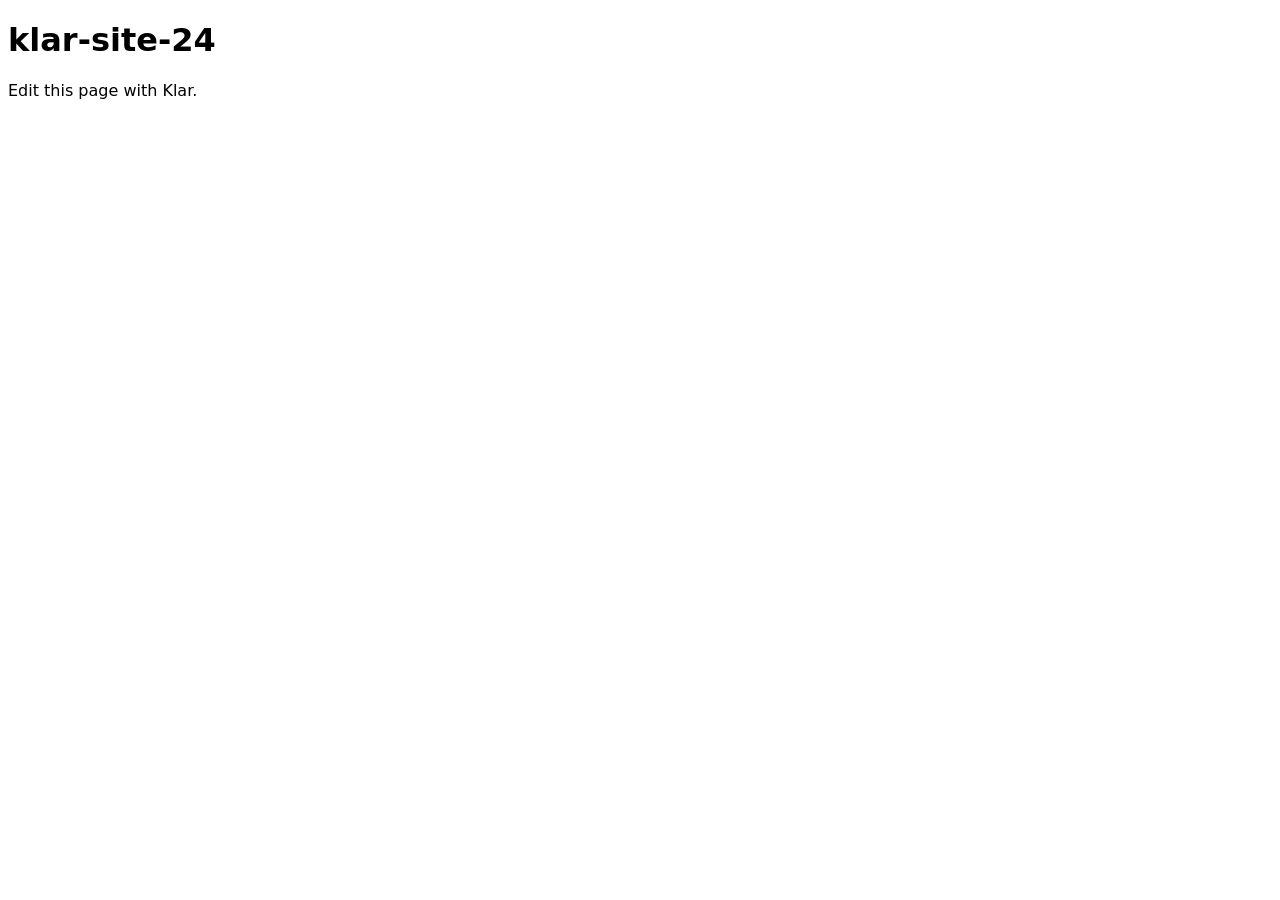
==== index.html @ 67eaf898 "Seed initial files via Klar" ====
<!DOCTYPE html>
<html lang="en">
  <head>
    <meta charset="UTF-8">
    <meta name="viewport" content="width=device-width, initial-scale=1.0">
    <title>klar-site-24</title>
    <link rel="stylesheet" href="style.css">
    <script src="script.js" defer></script>
  </head>
  <body>
    <h1>klar-site-24</h1>
    <p>Edit this page with Klar.</p>
  </body>
</html>
---- style.css ----
body {
  font-family: system-ui, sans-serif;
  background: #FFFFFF;
}
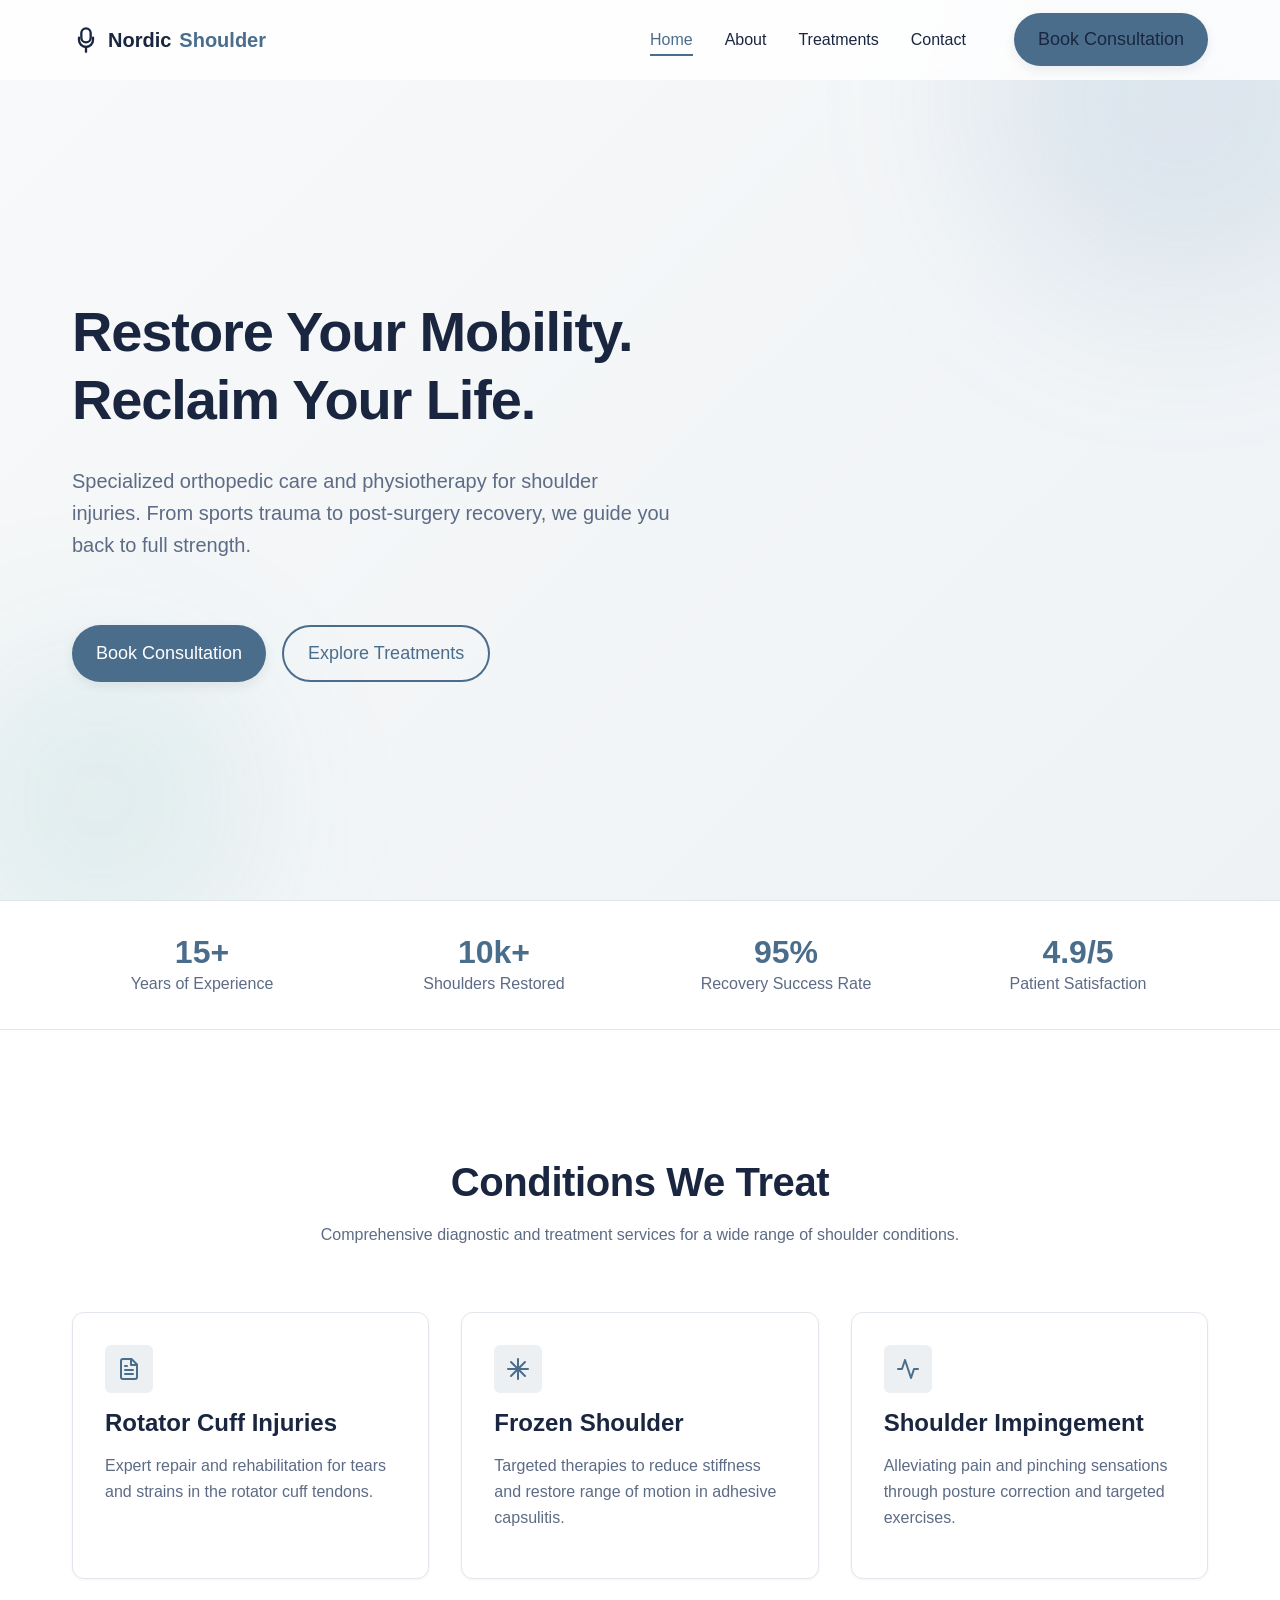
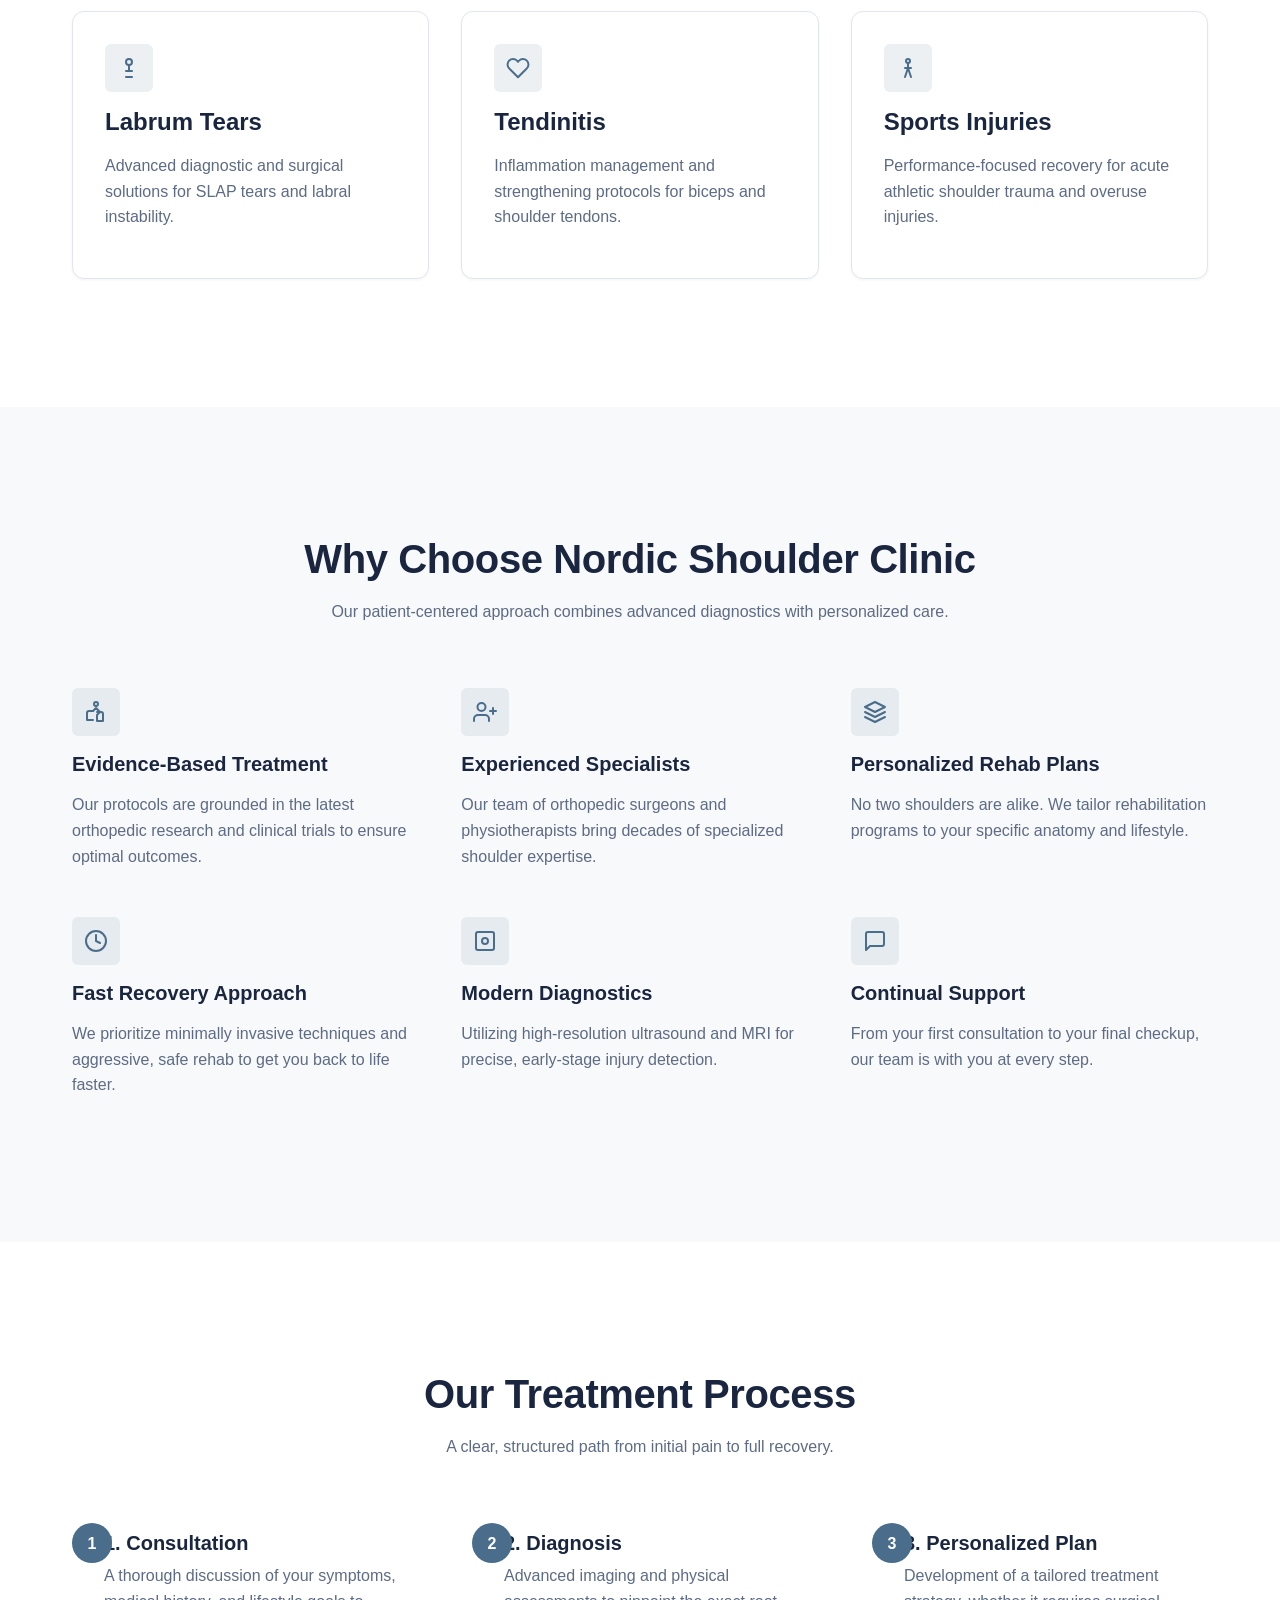
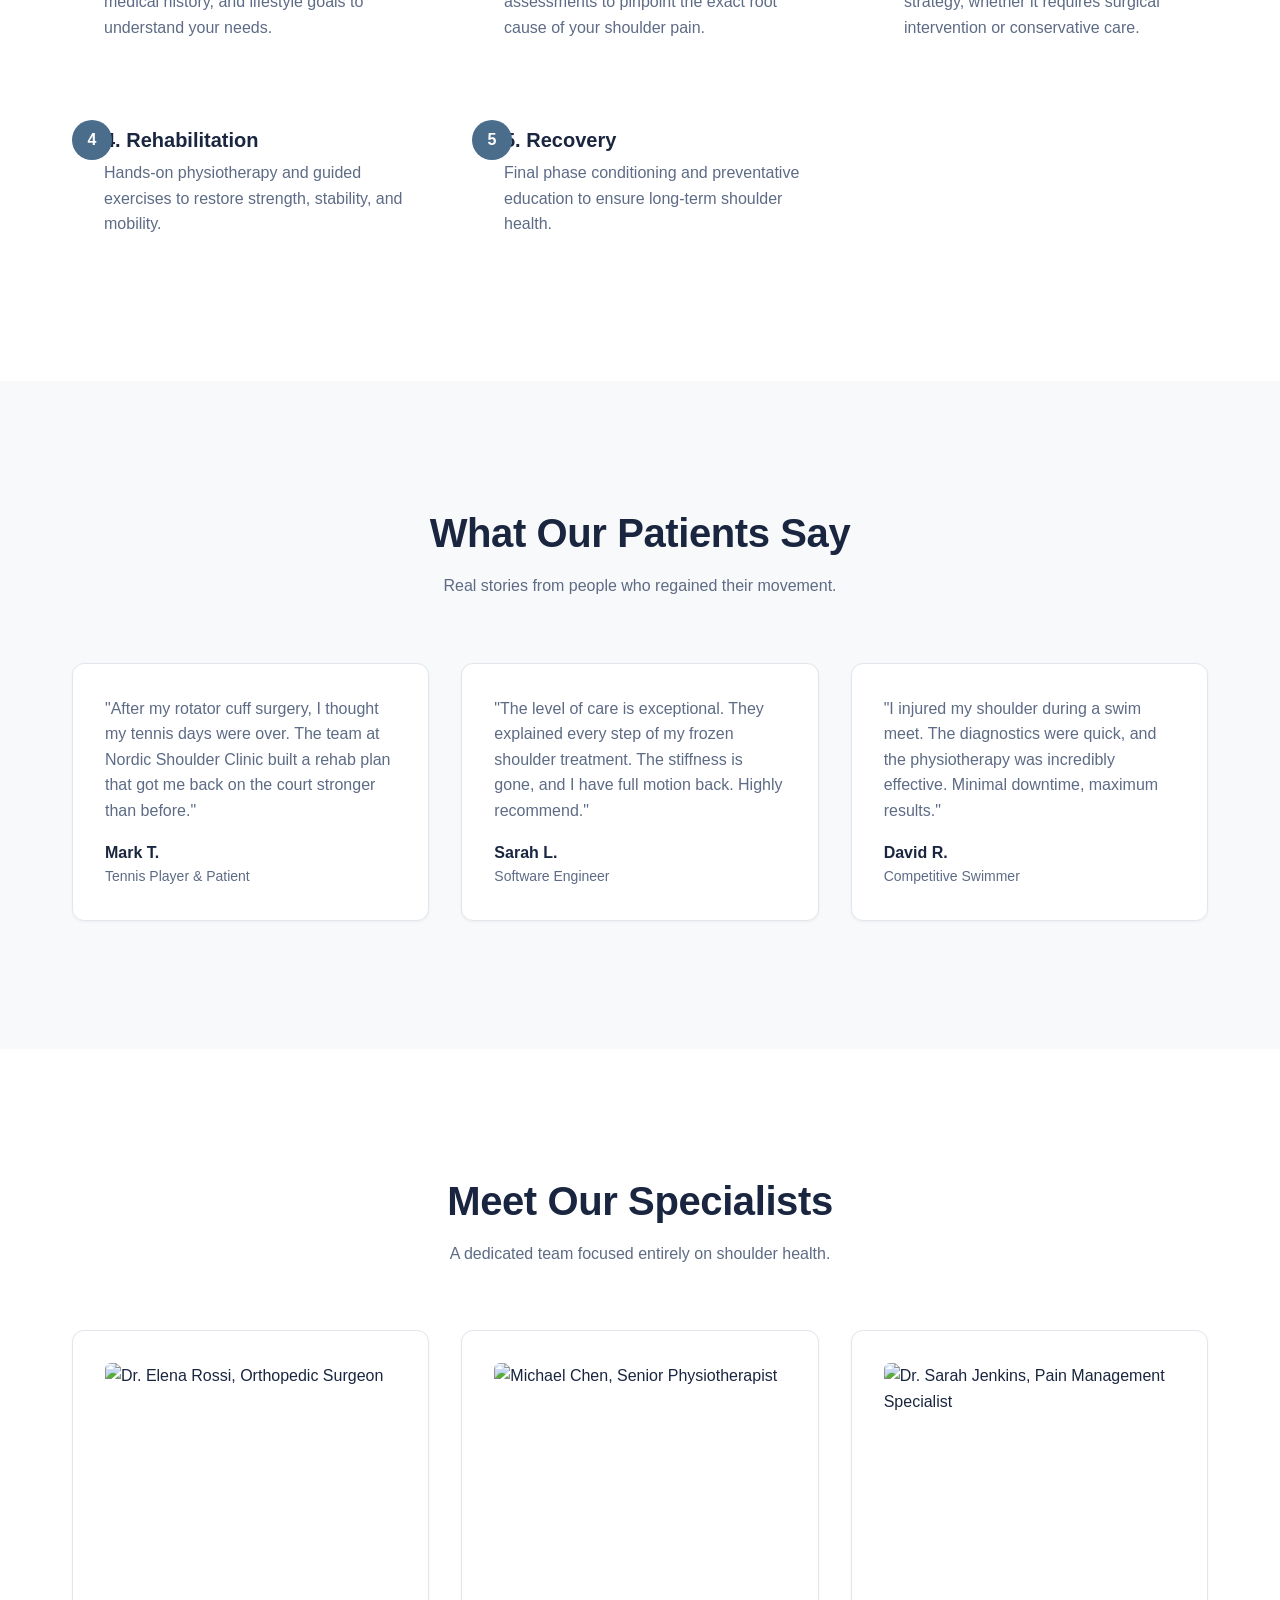
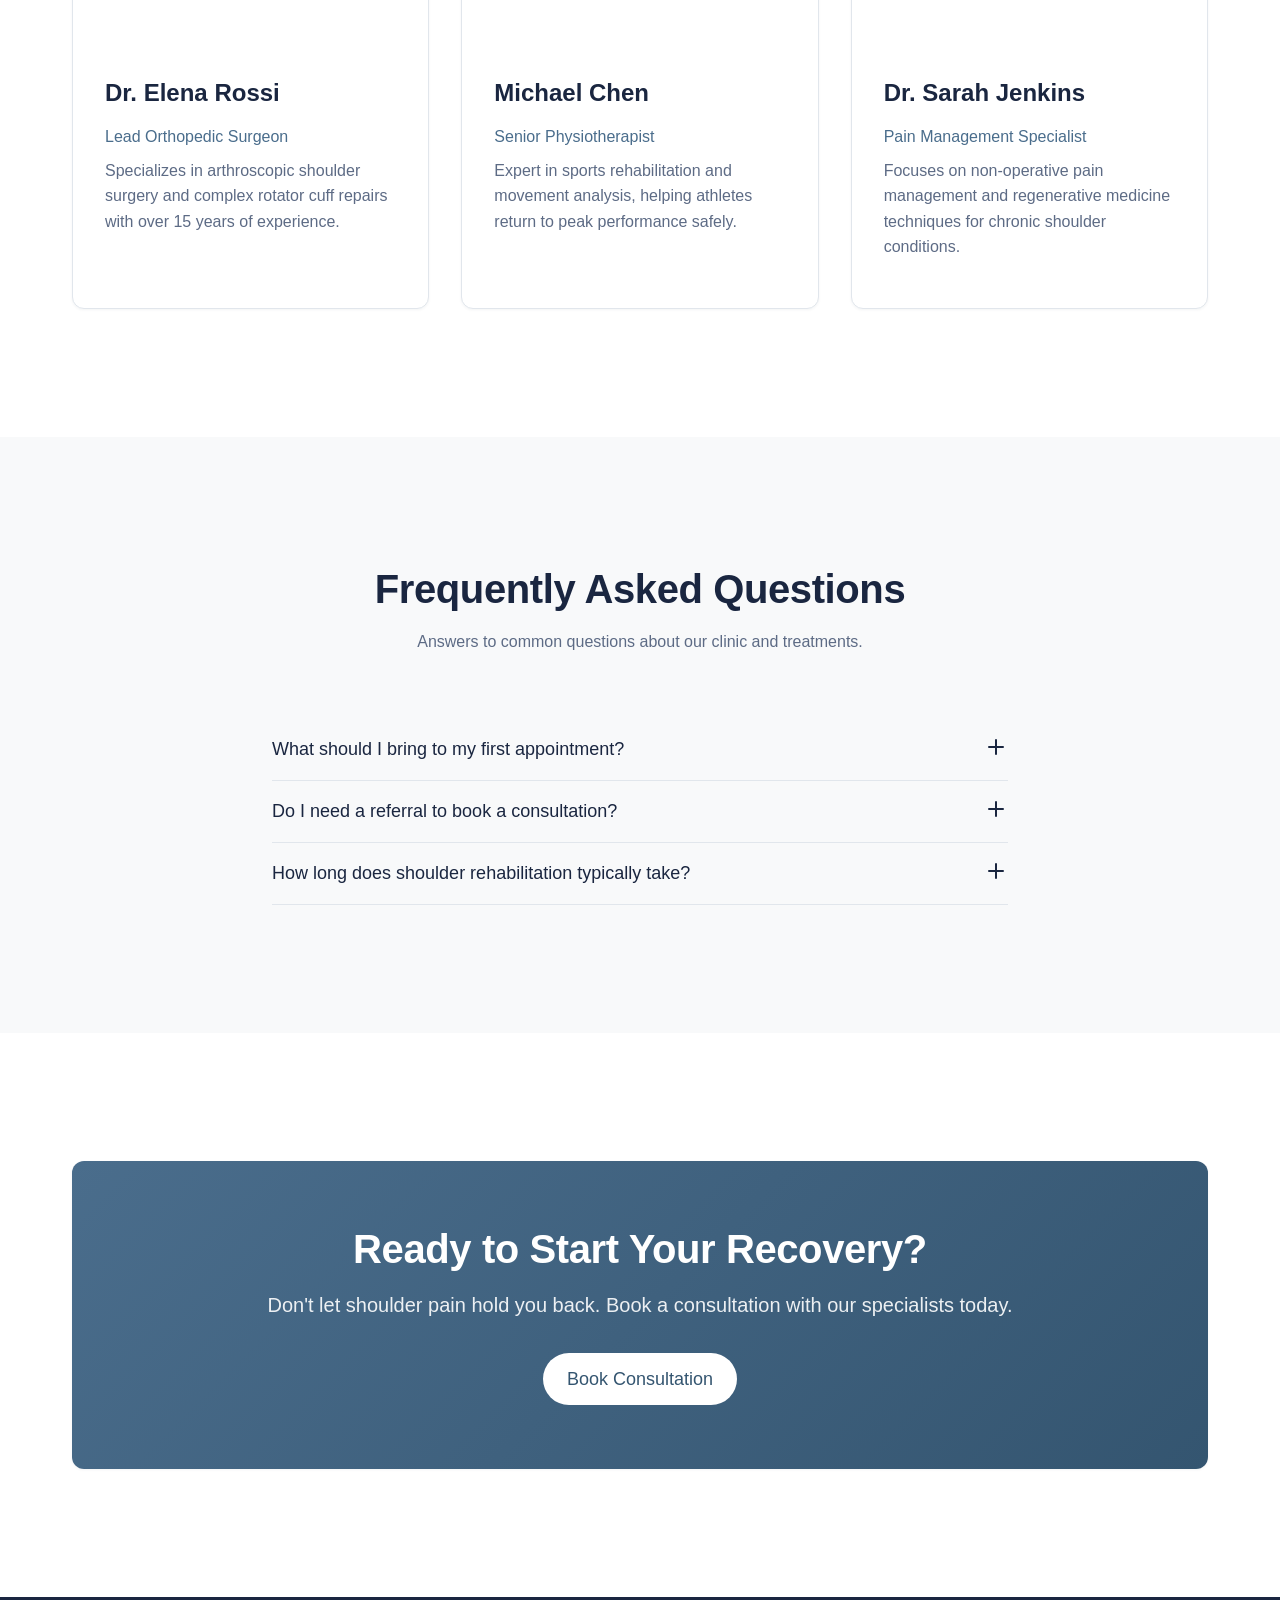
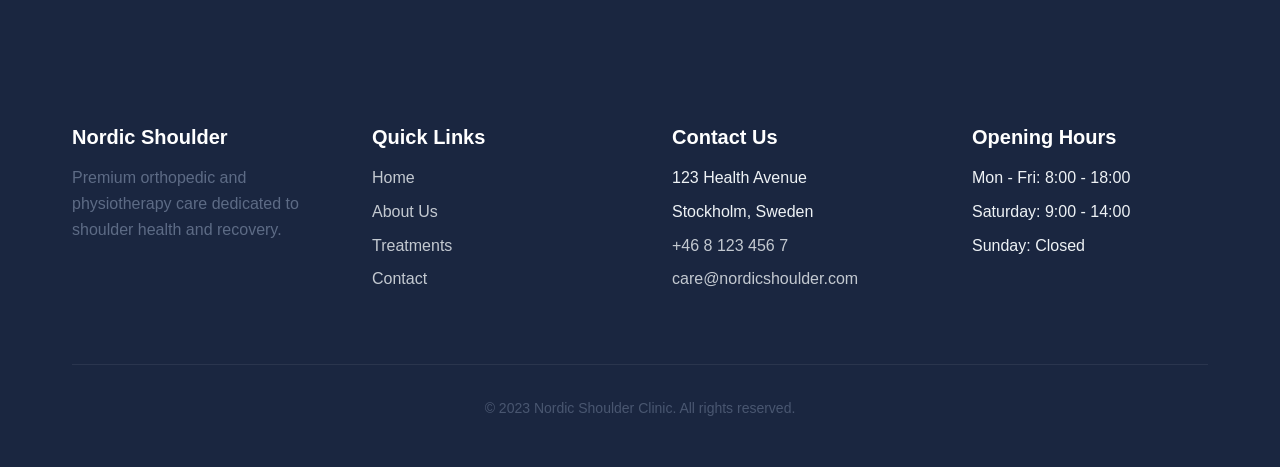
==== commit 3905acc1: "Generate site via Klar (6 files)" ====
--- a/index.html
+++ b/index.html
@@ -1,14 +1,446 @@
 <!DOCTYPE html>
 <html lang="en">
-  <head>
+<head>
     <meta charset="UTF-8">
     <meta name="viewport" content="width=device-width, initial-scale=1.0">
-    <title>klar-site-24</title>
+    <title>Nordic Shoulder Clinic | Premium Orthopedic & Physiotherapy Care</title>
+    <meta name="description" content="Specialized shoulder injury clinic offering orthopedic assessment, physiotherapy, post-surgery recovery, and pain management. Book your consultation today.">
     <link rel="stylesheet" href="style.css">
-    <script src="script.js" defer></script>
-  </head>
-  <body>
-    <h1>klar-site-24</h1>
-    <p>Edit this page with Klar.</p>
-  </body>
+</head>
+<body>
+
+    <!-- Header / Navigation -->
+    <header class="site-header" id="siteHeader">
+        <div class="container nav-wrapper">
+            <a href="index.html" class="logo">
+                <svg width="28" height="28" viewBox="0 0 24 24" fill="none" stroke="currentColor" stroke-width="2" stroke-linecap="round" stroke-linejoin="round">
+                    <path d="M12 2a4 4 0 0 0-4 4v4a4 4 0 0 0 8 0V6a4 4 0 0 0-4-4z"></path>
+                    <path d="M6 10v2a6 6 0 0 0 12 0v-2"></path>
+                    <path d="M12 18v4"></path>
+                </svg>
+                Nordic<span>Shoulder</span>
+            </a>
+            <nav class="nav-links" id="navLinks">
+                <a href="index.html" class="active">Home</a>
+                <a href="about.html">About</a>
+                <a href="treatments.html">Treatments</a>
+                <a href="contact.html">Contact</a>
+                <a href="contact.html" class="btn btn-primary" style="margin-left: 1rem;">Book Consultation</a>
+            </nav>
+            <button class="menu-toggle" id="menuToggle" aria-label="Toggle menu" aria-expanded="false">
+                <span></span>
+                <span></span>
+                <span></span>
+            </button>
+        </div>
+    </header>
+
+    <main>
+        <!-- Hero Section -->
+        <section class="hero">
+            <div class="hero-bg-accent hero-bg-accent-1"></div>
+            <div class="hero-bg-accent hero-bg-accent-2"></div>
+            <div class="container">
+                <div class="hero-content reveal">
+                    <h1>Restore Your Mobility. Reclaim Your Life.</h1>
+                    <p class="hero-subtitle">Specialized orthopedic care and physiotherapy for shoulder injuries. From sports trauma to post-surgery recovery, we guide you back to full strength.</p>
+                    <div class="hero-ctas">
+                        <a href="contact.html" class="btn btn-primary">Book Consultation</a>
+                        <a href="treatments.html" class="btn btn-secondary">Explore Treatments</a>
+                    </div>
+                </div>
+            </div>
+        </section>
+
+        <!-- Trust Bar -->
+        <section class="trust-bar">
+            <div class="container">
+                <div class="trust-items reveal">
+                    <div class="trust-item">
+                        <h3>15+</h3>
+                        <p>Years of Experience</p>
+                    </div>
+                    <div class="trust-item">
+                        <h3>10k+</h3>
+                        <p>Shoulders Restored</p>
+                    </div>
+                    <div class="trust-item">
+                        <h3>95%</h3>
+                        <p>Recovery Success Rate</p>
+                    </div>
+                    <div class="trust-item">
+                        <h3>4.9/5</h3>
+                        <p>Patient Satisfaction</p>
+                    </div>
+                </div>
+            </div>
+        </section>
+
+        <!-- Conditions Section -->
+        <section class="section">
+            <div class="container">
+                <div class="text-center mb-lg reveal">
+                    <h2>Conditions We Treat</h2>
+                    <p>Comprehensive diagnostic and treatment services for a wide range of shoulder conditions.</p>
+                </div>
+                <div class="grid grid-3">
+                    <!-- Card 1 -->
+                    <article class="card reveal">
+                        <div class="card-icon">
+                            <svg width="24" height="24" viewBox="0 0 24 24" fill="none" stroke="currentColor" stroke-width="2" stroke-linecap="round" stroke-linejoin="round">
+                                <path d="M14.5 2H6a2 2 0 0 0-2 2v16a2 2 0 0 0 2 2h12a2 2 0 0 0 2-2V7.5L14.5 2z"/>
+                                <polyline points="14 2 14 8 20 8"/>
+                                <line x1="16" y1="13" x2="8" y2="13"/>
+                                <line x1="16" y1="17" x2="8" y2="17"/>
+                                <line x1="10" y1="9" x2="8" y2="9"/>
+                            </svg>
+                        </div>
+                        <h3>Rotator Cuff Injuries</h3>
+                        <p>Expert repair and rehabilitation for tears and strains in the rotator cuff tendons.</p>
+                    </article>
+                    <!-- Card 2 -->
+                    <article class="card reveal">
+                        <div class="card-icon">
+                            <svg width="24" height="24" viewBox="0 0 24 24" fill="none" stroke="currentColor" stroke-width="2" stroke-linecap="round" stroke-linejoin="round">
+                                <line x1="12" y1="2" x2="12" y2="22"/>
+                                <path d="M2 12h20"/>
+                                <path d="M5 5l14 14"/>
+                                <path d="M19 5L5 19"/>
+                            </svg>
+                        </div>
+                        <h3>Frozen Shoulder</h3>
+                        <p>Targeted therapies to reduce stiffness and restore range of motion in adhesive capsulitis.</p>
+                    </article>
+                    <!-- Card 3 -->
+                    <article class="card reveal">
+                        <div class="card-icon">
+                            <svg width="24" height="24" viewBox="0 0 24 24" fill="none" stroke="currentColor" stroke-width="2" stroke-linecap="round" stroke-linejoin="round">
+                                <path d="M22 12h-4l-3 9L9 3l-3 9H2"/>
+                            </svg>
+                        </div>
+                        <h3>Shoulder Impingement</h3>
+                        <p>Alleviating pain and pinching sensations through posture correction and targeted exercises.</p>
+                    </article>
+                    <!-- Card 4 -->
+                    <article class="card reveal">
+                        <div class="card-icon">
+                            <svg width="24" height="24" viewBox="0 0 24 24" fill="none" stroke="currentColor" stroke-width="2" stroke-linecap="round" stroke-linejoin="round">
+                                <circle cx="12" cy="6" r="3"/>
+                                <path d="M12 9v6"/>
+                                <path d="M9 15h6"/>
+                                <path d="M9 21h6"/>
+                            </svg>
+                        </div>
+                        <h3>Labrum Tears</h3>
+                        <p>Advanced diagnostic and surgical solutions for SLAP tears and labral instability.</p>
+                    </article>
+                    <!-- Card 5 -->
+                    <article class="card reveal">
+                        <div class="card-icon">
+                            <svg width="24" height="24" viewBox="0 0 24 24" fill="none" stroke="currentColor" stroke-width="2" stroke-linecap="round" stroke-linejoin="round">
+                                <path d="M20.84 4.61a5.5 5.5 0 0 0-7.78 0L12 5.67l-1.06-1.06a5.5 5.5 0 0 0-7.78 7.78l1.06 1.06L12 21.23l7.78-7.78 1.06-1.06a5.5 5.5 0 0 0 0-7.78z"/>
+                            </svg>
+                        </div>
+                        <h3>Tendinitis</h3>
+                        <p>Inflammation management and strengthening protocols for biceps and shoulder tendons.</p>
+                    </article>
+                    <!-- Card 6 -->
+                    <article class="card reveal">
+                        <div class="card-icon">
+                            <svg width="24" height="24" viewBox="0 0 24 24" fill="none" stroke="currentColor" stroke-width="2" stroke-linecap="round" stroke-linejoin="round">
+                                <circle cx="12" cy="5" r="2"/>
+                                <path d="M12 7v5l-3 9"/>
+                                <path d="M12 12l3 9"/>
+                                <path d="M9 12h6"/>
+                            </svg>
+                        </div>
+                        <h3>Sports Injuries</h3>
+                        <p>Performance-focused recovery for acute athletic shoulder trauma and overuse injuries.</p>
+                    </article>
+                </div>
+            </div>
+        </section>
+
+        <!-- Why Choose Us -->
+        <section class="section section-alt">
+            <div class="container">
+                <div class="text-center mb-lg reveal">
+                    <h2>Why Choose Nordic Shoulder Clinic</h2>
+                    <p>Our patient-centered approach combines advanced diagnostics with personalized care.</p>
+                </div>
+                <div class="grid grid-3">
+                    <div class="reveal">
+                        <div class="card-icon">
+                            <svg width="24" height="24" viewBox="0 0 24 24" fill="none" stroke="currentColor" stroke-width="2" stroke-linecap="round" stroke-linejoin="round">
+                                <path d="M9 11H5a2 2 0 0 0-2 2v7h6"/>
+                                <path d="M9 11l3-3 4 4-3 3v6h6v-7a2 2 0 0 0-2-2h-4"/>
+                                <circle cx="12" cy="4" r="2"/>
+                            </svg>
+                        </div>
+                        <h4>Evidence-Based Treatment</h4>
+                        <p>Our protocols are grounded in the latest orthopedic research and clinical trials to ensure optimal outcomes.</p>
+                    </div>
+                    <div class="reveal">
+                        <div class="card-icon">
+                            <svg width="24" height="24" viewBox="0 0 24 24" fill="none" stroke="currentColor" stroke-width="2" stroke-linecap="round" stroke-linejoin="round">
+                                <path d="M16 21v-2a4 4 0 0 0-4-4H5a4 4 0 0 0-4 4v2"/>
+                                <circle cx="8.5" cy="7" r="4"/>
+                                <path d="M20 8v6"/>
+                                <path d="M23 11h-6"/>
+                            </svg>
+                        </div>
+                        <h4>Experienced Specialists</h4>
+                        <p>Our team of orthopedic surgeons and physiotherapists bring decades of specialized shoulder expertise.</p>
+                    </div>
+                    <div class="reveal">
+                        <div class="card-icon">
+                            <svg width="24" height="24" viewBox="0 0 24 24" fill="none" stroke="currentColor" stroke-width="2" stroke-linecap="round" stroke-linejoin="round">
+                                <path d="M12 2L2 7l10 5 10-5-10-5z"/>
+                                <path d="M2 17l10 5 10-5"/>
+                                <path d="M2 12l10 5 10-5"/>
+                            </svg>
+                        </div>
+                        <h4>Personalized Rehab Plans</h4>
+                        <p>No two shoulders are alike. We tailor rehabilitation programs to your specific anatomy and lifestyle.</p>
+                    </div>
+                    <div class="reveal">
+                        <div class="card-icon">
+                            <svg width="24" height="24" viewBox="0 0 24 24" fill="none" stroke="currentColor" stroke-width="2" stroke-linecap="round" stroke-linejoin="round">
+                                <circle cx="12" cy="12" r="10"/>
+                                <path d="M12 6v6l4 2"/>
+                            </svg>
+                        </div>
+                        <h4>Fast Recovery Approach</h4>
+                        <p>We prioritize minimally invasive techniques and aggressive, safe rehab to get you back to life faster.</p>
+                    </div>
+                    <div class="reveal">
+                        <div class="card-icon">
+                            <svg width="24" height="24" viewBox="0 0 24 24" fill="none" stroke="currentColor" stroke-width="2" stroke-linecap="round" stroke-linejoin="round">
+                                <rect x="3" y="3" width="18" height="18" rx="2" ry="2"/>
+                                <circle cx="12" cy="12" r="3"/>
+                            </svg>
+                        </div>
+                        <h4>Modern Diagnostics</h4>
+                        <p>Utilizing high-resolution ultrasound and MRI for precise, early-stage injury detection.</p>
+                    </div>
+                    <div class="reveal">
+                        <div class="card-icon">
+                            <svg width="24" height="24" viewBox="0 0 24 24" fill="none" stroke="currentColor" stroke-width="2" stroke-linecap="round" stroke-linejoin="round">
+                                <path d="M21 15a2 2 0 0 1-2 2H7l-4 4V5a2 2 0 0 1 2-2h14a2 2 0 0 1 2 2z"/>
+                            </svg>
+                        </div>
+                        <h4>Continual Support</h4>
+                        <p>From your first consultation to your final checkup, our team is with you at every step.</p>
+                    </div>
+                </div>
+            </div>
+        </section>
+
+        <!-- Treatment Process -->
+        <section class="section">
+            <div class="container">
+                <div class="text-center mb-lg reveal">
+                    <h2>Our Treatment Process</h2>
+                    <p>A clear, structured path from initial pain to full recovery.</p>
+                </div>
+                <div class="process-steps">
+                    <div class="process-step reveal">
+                        <h4>1. Consultation</h4>
+                        <p>A thorough discussion of your symptoms, medical history, and lifestyle goals to understand your needs.</p>
+                    </div>
+                    <div class="process-step reveal">
+                        <h4>2. Diagnosis</h4>
+                        <p>Advanced imaging and physical assessments to pinpoint the exact root cause of your shoulder pain.</p>
+                    </div>
+                    <div class="process-step reveal">
+                        <h4>3. Personalized Plan</h4>
+                        <p>Development of a tailored treatment strategy, whether it requires surgical intervention or conservative care.</p>
+                    </div>
+                    <div class="process-step reveal">
+                        <h4>4. Rehabilitation</h4>
+                        <p>Hands-on physiotherapy and guided exercises to restore strength, stability, and mobility.</p>
+                    </div>
+                    <div class="process-step reveal">
+                        <h4>5. Recovery</h4>
+                        <p>Final phase conditioning and preventative education to ensure long-term shoulder health.</p>
+                    </div>
+                </div>
+            </div>
+        </section>
+
+        <!-- Testimonials -->
+        <section class="section section-alt">
+            <div class="container">
+                <div class="text-center mb-lg reveal">
+                    <h2>What Our Patients Say</h2>
+                    <p>Real stories from people who regained their movement.</p>
+                </div>
+                <div class="grid grid-3">
+                    <article class="card reveal">
+                        <p>"After my rotator cuff surgery, I thought my tennis days were over. The team at Nordic Shoulder Clinic built a rehab plan that got me back on the court stronger than before."</p>
+                        <div style="margin-top: 1rem; font-weight: 600; color: var(--color-text);">Mark T.</div>
+                        <div style="font-size: 0.875rem; color: var(--color-text-muted);">Tennis Player & Patient</div>
+                    </article>
+                    <article class="card reveal">
+                        <p>"The level of care is exceptional. They explained every step of my frozen shoulder treatment. The stiffness is gone, and I have full motion back. Highly recommend."</p>
+                        <div style="margin-top: 1rem; font-weight: 600; color: var(--color-text);">Sarah L.</div>
+                        <div style="font-size: 0.875rem; color: var(--color-text-muted);">Software Engineer</div>
+                    </article>
+                    <article class="card reveal">
+                        <p>"I injured my shoulder during a swim meet. The diagnostics were quick, and the physiotherapy was incredibly effective. Minimal downtime, maximum results."</p>
+                        <div style="margin-top: 1rem; font-weight: 600; color: var(--color-text);">David R.</div>
+                        <div style="font-size: 0.875rem; color: var(--color-text-muted);">Competitive Swimmer</div>
+                    </article>
+                </div>
+            </div>
+        </section>
+
+        <!-- Specialists Preview -->
+        <section class="section">
+            <div class="container">
+                <div class="text-center mb-lg reveal">
+                    <h2>Meet Our Specialists</h2>
+                    <p>A dedicated team focused entirely on shoulder health.</p>
+                </div>
+                <div class="grid grid-3">
+                    <article class="card reveal">
+                        <img src="https://images.unsplash.com/photo-1612349317150-e413f6a5b16d?q=80&w=600&auto=format&fit=crop" alt="Dr. Elena Rossi, Orthopedic Surgeon" class="specialist-img" loading="lazy">
+                        <h3>Dr. Elena Rossi</h3>
+                        <p style="color: var(--color-primary); margin-bottom: 0.5rem;">Lead Orthopedic Surgeon</p>
+                        <p>Specializes in arthroscopic shoulder surgery and complex rotator cuff repairs with over 15 years of experience.</p>
+                    </article>
+                    <article class="card reveal">
+                        <img src="https://images.unsplash.com/photo-1622253692010-333f2da6031d?q=80&w=600&auto=format&fit=crop" alt="Michael Chen, Senior Physiotherapist" class="specialist-img" loading="lazy">
+                        <h3>Michael Chen</h3>
+                        <p style="color: var(--color-primary); margin-bottom: 0.5rem;">Senior Physiotherapist</p>
+                        <p>Expert in sports rehabilitation and movement analysis, helping athletes return to peak performance safely.</p>
+                    </article>
+                    <article class="card reveal">
+                        <img src="https://images.unsplash.com/photo-1594824476967-48c8b964273f?q=80&w=600&auto=format&fit=crop" alt="Dr. Sarah Jenkins, Pain Management Specialist" class="specialist-img" loading="lazy">
+                        <h3>Dr. Sarah Jenkins</h3>
+                        <p style="color: var(--color-primary); margin-bottom: 0.5rem;">Pain Management Specialist</p>
+                        <p>Focuses on non-operative pain management and regenerative medicine techniques for chronic shoulder conditions.</p>
+                    </article>
+                </div>
+            </div>
+        </section>
+
+        <!-- FAQ Section -->
+        <section class="section section-alt">
+            <div class="container" style="max-width: 800px;">
+                <div class="text-center mb-lg reveal">
+                    <h2>Frequently Asked Questions</h2>
+                    <p>Answers to common questions about our clinic and treatments.</p>
+                </div>
+                
+                <div class="reveal">
+                    <div class="accordion-item">
+                        <button class="accordion-header">
+                            What should I bring to my first appointment?
+                            <span class="accordion-icon">
+                                <svg width="24" height="24" viewBox="0 0 24 24" fill="none" stroke="currentColor" stroke-width="2" stroke-linecap="round" stroke-linejoin="round">
+                                    <line x1="12" y1="5" x2="12" y2="19"></line>
+                                    <line x1="5" y1="12" x2="19" y2="12"></line>
+                                </svg>
+                            </span>
+                        </button>
+                        <div class="accordion-content">
+                            <div class="accordion-content-inner">
+                                Please bring any recent imaging results (X-rays, MRIs), a list of current medications, your insurance card, and comfortable clothing that allows easy access to your shoulder area.
+                            </div>
+                        </div>
+                    </div>
+
+                    <div class="accordion-item">
+                        <button class="accordion-header">
+                            Do I need a referral to book a consultation?
+                            <span class="accordion-icon">
+                                <svg width="24" height="24" viewBox="0 0 24 24" fill="none" stroke="currentColor" stroke-width="2" stroke-linecap="round" stroke-linejoin="round">
+                                    <line x1="12" y1="5" x2="12" y2="19"></line>
+                                    <line x1="5" y1="12" x2="19" y2="12"></line>
+                                </svg>
+                            </span>
+                        </button>
+                        <div class="accordion-content">
+                            <div class="accordion-content-inner">
+                                While a referral from your general practitioner is appreciated and often helps with insurance claims, it is not strictly required to book an initial consultation with our specialists.
+                            </div>
+                        </div>
+                    </div>
+
+                    <div class="accordion-item">
+                        <button class="accordion-header">
+                            How long does shoulder rehabilitation typically take?
+                            <span class="accordion-icon">
+                                <svg width="24" height="24" viewBox="0 0 24 24" fill="none" stroke="currentColor" stroke-width="2" stroke-linecap="round" stroke-linejoin="round">
+                                    <line x1="12" y1="5" x2="12" y2="19"></line>
+                                    <line x1="5" y1="12" x2="19" y2="12"></line>
+                                </svg>
+                            </span>
+                        </button>
+                        <div class="accordion-content">
+                            <div class="accordion-content-inner">
+                                Recovery times vary greatly depending on the injury and treatment. Minor impingements may resolve in 4-6 weeks, while post-surgical rotator cuff repairs can take 4-6 months for full recovery. We will provide a specific timeline during your consultation.
+                            </div>
+                        </div>
+                    </div>
+                </div>
+            </div>
+        </section>
+
+        <!-- Final CTA -->
+        <section class="section">
+            <div class="container">
+                <div class="card reveal" style="background: linear-gradient(135deg, var(--color-primary) 0%, var(--color-primary-dark) 100%); color: var(--color-white); text-align: center; padding: 4rem 2rem; border: none;">
+                    <h2 style="color: var(--color-white);">Ready to Start Your Recovery?</h2>
+                    <p style="color: rgba(255,255,255,0.9); font-size: 1.25rem; margin-bottom: 2rem;">Don't let shoulder pain hold you back. Book a consultation with our specialists today.</p>
+                    <a href="contact.html" class="btn btn-white">Book Consultation</a>
+                </div>
+            </div>
+        </section>
+    </main>
+
+    <!-- Footer -->
+    <footer class="site-footer">
+        <div class="container">
+            <div class="footer-grid">
+                <div class="footer-col">
+                    <h4>Nordic Shoulder</h4>
+                    <p>Premium orthopedic and physiotherapy care dedicated to shoulder health and recovery.</p>
+                </div>
+                <div class="footer-col">
+                    <h4>Quick Links</h4>
+                    <ul>
+                        <li><a href="index.html">Home</a></li>
+                        <li><a href="about.html">About Us</a></li>
+                        <li><a href="treatments.html">Treatments</a></li>
+                        <li><a href="contact.html">Contact</a></li>
+                    </ul>
+                </div>
+                <div class="footer-col">
+                    <h4>Contact Us</h4>
+                    <ul>
+                        <li>123 Health Avenue</li>
+                        <li>Stockholm, Sweden</li>
+                        <li><a href="tel:+4681234567">+46 8 123 456 7</a></li>
+                        <li><a href="mailto:care@nordicshoulder.com">care@nordicshoulder.com</a></li>
+                    </ul>
+                </div>
+                <div class="footer-col">
+                    <h4>Opening Hours</h4>
+                    <ul>
+                        <li>Mon - Fri: 8:00 - 18:00</li>
+                        <li>Saturday: 9:00 - 14:00</li>
+                        <li>Sunday: Closed</li>
+                    </ul>
+                </div>
+            </div>
+            <div class="footer-bottom">
+                <p>&copy; 2023 Nordic Shoulder Clinic. All rights reserved.</p>
+            </div>
+        </div>
+    </footer>
+
+    <script src="script.js"></script>
+</body>
 </html>
--- a/style.css
+++ b/style.css
@@ -1,4 +1,728 @@
+/* ==========================================================================
+   Nordic Shoulder Clinic - Premium Medical Clinic Stylesheet
+   ==========================================================================
+   Assumptions:
+   - Using system fonts for optimal performance and native feel.
+   - Light theme primary, designed with accessibility in mind.
+   - Mobile-first approach.
+   ========================================================================== */
+
+/* 1. Design Tokens (CSS Variables)
+   ========================================================================== */
+:root {
+  /* Color Palette - Soft whites, light grays, muted blues, dark navy */
+  --color-bg: #ffffff;
+  --color-surface: #f8f9fa;
+  --color-surface-alt: #eef2f5;
+  --color-primary: #4a6d8c;
+  --color-primary-dark: #345570;
+  --color-primary-light: #6b8cab;
+  --color-accent: #5e8bb5;
+  --color-text: #1a2640; /* Dark navy text */
+  --color-text-muted: #5d6b85;
+  --color-border: #e1e6ec;
+  --color-success: #2a9d8f;
+  --color-error: #e76f51;
+  --color-white: #ffffff;
+
+  /* Typography */
+  --font-sans: -apple-system, BlinkMacSystemFont, "Segoe UI", Roboto, Helvetica, Arial, sans-serif;
+  --font-serif: Georgia, "Times New Roman", serif;
+  --font-size-base: 16px;
+  --font-size-lg: 1.125rem;
+  --font-size-xl: 1.25rem;
+  --font-size-2xl: 1.5rem;
+  --font-size-3xl: 2rem;
+  --font-size-4xl: 2.5rem;
+  --font-size-5xl: 3.5rem;
+  --line-height-base: 1.6;
+  --line-height-tight: 1.2;
+
+  /* Spacing System */
+  --space-xs: 0.5rem;
+  --space-sm: 1rem;
+  --space-md: 2rem;
+  --space-lg: 4rem;
+  --space-xl: 8rem;
+
+  /* Radii */
+  --radius-sm: 6px;
+  --radius-md: 12px;
+  --radius-lg: 24px;
+  --radius-full: 9999px;
+
+  /* Shadows */
+  --shadow-sm: 0 1px 3px rgba(26, 38, 64, 0.05);
+  --shadow-md: 0 4px 12px rgba(26, 38, 64, 0.08);
+  --shadow-lg: 0 10px 30px rgba(26, 38, 64, 0.12);
+
+  /* Transitions */
+  --transition-fast: 150ms ease-in-out;
+  --transition-base: 300ms ease-in-out;
+
+  /* Layout */
+  --max-width: 1200px;
+  --header-height: 80px;
+}
+
+/* 2. Reset & Base
+   ========================================================================== */
+*,
+*::before,
+*::after {
+  box-sizing: border-box;
+  margin: 0;
+  padding: 0;
+}
+
+html {
+  scroll-behavior: smooth;
+  scroll-padding-top: var(--header-height);
+  -webkit-font-smoothing: antialiased;
+  -moz-osx-font-smoothing: grayscale;
+}
+
 body {
-  font-family: system-ui, sans-serif;
-  background: #FFFFFF;
-}
+  font-family: var(--font-sans);
+  font-size: var(--font-size-base);
+  line-height: var(--line-height-base);
+  color: var(--color-text);
+  background-color: var(--color-bg);
+  overflow-x: hidden;
+}
+
+img {
+  max-width: 100%;
+  height: auto;
+  display: block;
+}
+
+a {
+  color: var(--color-primary);
+  text-decoration: none;
+  transition: color var(--transition-fast);
+}
+
+a:hover {
+  color: var(--color-primary-dark);
+}
+
+ul {
+  list-style: none;
+}
+
+button {
+  font-family: inherit;
+  cursor: pointer;
+  border: none;
+  background: none;
+}
+
+/* 3. Typography
+   ========================================================================== */
+h1, h2, h3, h4, h5, h6 {
+  font-weight: 600;
+  line-height: var(--line-height-tight);
+  color: var(--color-text);
+  margin-bottom: var(--space-sm);
+}
+
+h1 {
+  font-size: clamp(2.5rem, 5vw, var(--font-size-5xl));
+  letter-spacing: -0.02em;
+}
+
+h2 {
+  font-size: clamp(2rem, 4vw, var(--font-size-4xl));
+  letter-spacing: -0.01em;
+}
+
+h3 {
+  font-size: var(--font-size-2xl);
+}
+
+h4 {
+  font-size: var(--font-size-xl);
+}
+
+p {
+  margin-bottom: var(--space-sm);
+  color: var(--color-text-muted);
+}
+
+/* 4. Layout Primitives & Utilities
+   ========================================================================== */
+.container {
+  width: 100%;
+  max-width: var(--max-width);
+  margin: 0 auto;
+  padding: 0 var(--space-md);
+}
+
+.section {
+  padding: var(--space-xl) 0;
+}
+
+.section-alt {
+  background-color: var(--color-surface);
+}
+
+.text-center {
+  text-align: center;
+}
+
+.grid {
+  display: grid;
+  gap: var(--space-md);
+}
+
+.grid-2 {
+  grid-template-columns: repeat(auto-fit, minmax(300px, 1fr));
+}
+
+.grid-3 {
+  grid-template-columns: repeat(auto-fit, minmax(280px, 1fr));
+}
+
+.flex {
+  display: flex;
+}
+
+.flex-center {
+  display: flex;
+  justify-content: center;
+  align-items: center;
+}
+
+.flex-col {
+  flex-direction: column;
+}
+
+.gap-sm {
+  gap: var(--space-sm);
+}
+
+.gap-md {
+  gap: var(--space-md);
+}
+
+.mt-lg {
+  margin-top: var(--space-lg);
+}
+
+.mb-lg {
+  margin-bottom: var(--space-lg);
+}
+
+/* 5. Components
+   ========================================================================== */
+
+/* Buttons */
+.btn {
+  display: inline-flex;
+  align-items: center;
+  justify-content: center;
+  padding: 0.75rem 1.5rem;
+  border-radius: var(--radius-full);
+  font-weight: 500;
+  font-size: var(--font-size-lg);
+  transition: all var(--transition-base);
+  text-align: center;
+  white-space: nowrap;
+}
+
+.btn-primary {
+  background-color: var(--color-primary);
+  color: var(--color-white);
+  box-shadow: var(--shadow-md);
+}
+
+.btn-primary:hover {
+  background-color: var(--color-primary-dark);
+  color: var(--color-white);
+  transform: translateY(-2px);
+  box-shadow: var(--shadow-lg);
+}
+
+.btn-secondary {
+  background-color: transparent;
+  color: var(--color-primary);
+  border: 2px solid var(--color-primary);
+}
+
+.btn-secondary:hover {
+  background-color: var(--color-primary);
+  color: var(--color-white);
+  transform: translateY(-2px);
+}
+
+.btn-white {
+  background-color: var(--color-white);
+  color: var(--color-primary-dark);
+}
+
+.btn-white:hover {
+  background-color: var(--color-surface-alt);
+  transform: translateY(-2px);
+}
+
+/* Cards */
+.card {
+  background: var(--color-bg);
+  border-radius: var(--radius-md);
+  padding: var(--space-md);
+  box-shadow: var(--shadow-sm);
+  border: 1px solid var(--color-border);
+  transition: transform var(--transition-base), box-shadow var(--transition-base);
+}
+
+.card:hover {
+  transform: translateY(-5px);
+  box-shadow: var(--shadow-lg);
+}
+
+.card-icon {
+  width: 48px;
+  height: 48px;
+  background-color: rgba(74, 109, 140, 0.1);
+  border-radius: var(--radius-sm);
+  display: flex;
+  align-items: center;
+  justify-content: center;
+  margin-bottom: var(--space-sm);
+  color: var(--color-primary);
+}
+
+/* Navigation */
+.site-header {
+  position: fixed;
+  top: 0;
+  left: 0;
+  width: 100%;
+  height: var(--header-height);
+  z-index: 1000;
+  background: rgba(255, 255, 255, 0.85);
+  backdrop-filter: blur(10px);
+  -webkit-backdrop-filter: blur(10px);
+  border-bottom: 1px solid transparent;
+  transition: all var(--transition-base);
+}
+
+.site-header.scrolled {
+  background: rgba(255, 255, 255, 0.95);
+  border-bottom-color: var(--color-border);
+  box-shadow: var(--shadow-sm);
+}
+
+.nav-wrapper {
+  display: flex;
+  align-items: center;
+  justify-content: space-between;
+  height: 100%;
+}
+
+.logo {
+  font-size: var(--font-size-xl);
+  font-weight: 700;
+  color: var(--color-text);
+  display: flex;
+  align-items: center;
+  gap: var(--space-xs);
+}
+
+.logo span {
+  color: var(--color-primary);
+}
+
+.nav-links {
+  display: flex;
+  align-items: center;
+  gap: var(--space-md);
+}
+
+.nav-links a {
+  color: var(--color-text);
+  font-weight: 500;
+  position: relative;
+}
+
+.nav-links a::after {
+  content: '';
+  position: absolute;
+  bottom: -4px;
+  left: 0;
+  width: 0;
+  height: 2px;
+  background-color: var(--color-primary);
+  transition: width var(--transition-base);
+}
+
+.nav-links a:hover::after,
+.nav-links a.active::after {
+  width: 100%;
+}
+
+.nav-links a.active {
+  color: var(--color-primary);
+}
+
+.menu-toggle {
+  display: none;
+  flex-direction: column;
+  justify-content: space-between;
+  width: 24px;
+  height: 18px;
+  z-index: 1100;
+}
+
+.menu-toggle span {
+  height: 2px;
+  width: 100%;
+  background-color: var(--color-text);
+  transition: all var(--transition-base);
+}
+
+.menu-toggle.active span:nth-child(1) {
+  transform: translateY(8px) rotate(45deg);
+}
+
+.menu-toggle.active span:nth-child(2) {
+  opacity: 0;
+}
+
+.menu-toggle.active span:nth-child(3) {
+  transform: translateY(-8px) rotate(-45deg);
+}
+
+/* Footer */
+.site-footer {
+  background-color: var(--color-text);
+  color: var(--color-surface-alt);
+  padding: var(--space-xl) 0 var(--space-md);
+}
+
+.footer-grid {
+  display: grid;
+  grid-template-columns: repeat(auto-fit, minmax(200px, 1fr));
+  gap: var(--space-lg);
+  margin-bottom: var(--space-lg);
+}
+
+.footer-col h4 {
+  color: var(--color-white);
+  margin-bottom: var(--space-sm);
+}
+
+.footer-col ul li {
+  margin-bottom: var(--space-xs);
+}
+
+.footer-col a {
+  color: var(--color-surface-alt);
+  opacity: 0.8;
+}
+
+.footer-col a:hover {
+  opacity: 1;
+  color: var(--color-white);
+}
+
+.footer-bottom {
+  border-top: 1px solid rgba(255,255,255,0.1);
+  padding-top: var(--space-md);
+  text-align: center;
+  font-size: 0.875rem;
+  opacity: 0.7;
+}
+
+/* Forms */
+.form-group {
+  margin-bottom: var(--space-md);
+}
+
+.form-label {
+  display: block;
+  margin-bottom: var(--space-xs);
+  font-weight: 500;
+  color: var(--color-text);
+}
+
+.form-control {
+  width: 100%;
+  padding: 0.75rem 1rem;
+  border: 1px solid var(--color-border);
+  border-radius: var(--radius-sm);
+  font-family: inherit;
+  font-size: var(--font-size-base);
+  color: var(--color-text);
+  background-color: var(--color-surface);
+  transition: border-color var(--transition-fast), box-shadow var(--transition-fast);
+}
+
+.form-control:focus {
+  outline: none;
+  border-color: var(--color-primary);
+  box-shadow: 0 0 0 3px rgba(74, 109, 140, 0.2);
+  background-color: var(--color-white);
+}
+
+.form-error {
+  display: none;
+  color: var(--color-error);
+  font-size: 0.875rem;
+  margin-top: var(--space-xs);
+}
+
+.form-group.error .form-control {
+  border-color: var(--color-error);
+}
+
+.form-group.error .form-error {
+  display: block;
+}
+
+/* Accordion */
+.accordion-item {
+  border-bottom: 1px solid var(--color-border);
+}
+
+.accordion-header {
+  width: 100%;
+  padding: var(--space-sm) 0;
+  display: flex;
+  justify-content: space-between;
+  align-items: center;
+  text-align: left;
+  font-weight: 500;
+  font-size: var(--font-size-lg);
+  color: var(--color-text);
+}
+
+.accordion-icon {
+  transition: transform var(--transition-base);
+}
+
+.accordion-item.active .accordion-icon {
+  transform: rotate(45deg);
+}
+
+.accordion-content {
+  max-height: 0;
+  overflow: hidden;
+  transition: max-height var(--transition-base) ease;
+}
+
+.accordion-content-inner {
+  padding: 0 0 var(--space-md);
+  color: var(--color-text-muted);
+}
+
+/* Reveal Animation */
+.reveal {
+  opacity: 0;
+  transform: translateY(30px);
+  transition: opacity 0.8s ease, transform 0.8s ease;
+}
+
+.reveal.visible {
+  opacity: 1;
+  transform: translateY(0);
+}
+
+/* 6. Page Specific Layouts
+   ========================================================================== */
+
+/* Hero */
+.hero {
+  min-height: 100vh;
+  display: flex;
+  align-items: center;
+  padding-top: var(--header-height);
+  background: linear-gradient(135deg, #f8f9fa 0%, #eef2f5 100%);
+  position: relative;
+  overflow: hidden;
+}
+
+.hero-bg-accent {
+  position: absolute;
+  border-radius: 50%;
+  filter: blur(80px);
+  z-index: 0;
+}
+
+.hero-bg-accent-1 {
+  width: 400px;
+  height: 400px;
+  background: rgba(94, 139, 181, 0.15);
+  top: -100px;
+  right: -100px;
+}
+
+.hero-bg-accent-2 {
+  width: 300px;
+  height: 300px;
+  background: rgba(42, 157, 143, 0.1);
+  bottom: -50px;
+  left: -50px;
+}
+
+.hero-content {
+  position: relative;
+  z-index: 1;
+  max-width: 600px;
+}
+
+.hero h1 {
+  margin-bottom: var(--space-md);
+}
+
+.hero-subtitle {
+  font-size: var(--font-size-xl);
+  margin-bottom: var(--space-lg);
+}
+
+.hero-ctas {
+  display: flex;
+  gap: var(--space-sm);
+  flex-wrap: wrap;
+}
+
+/* Trust Bar */
+.trust-bar {
+  background-color: var(--color-white);
+  padding: var(--space-md) 0;
+  border-top: 1px solid var(--color-border);
+  border-bottom: 1px solid var(--color-border);
+}
+
+.trust-items {
+  display: grid;
+  grid-template-columns: repeat(auto-fit, minmax(200px, 1fr));
+  gap: var(--space-md);
+  text-align: center;
+}
+
+.trust-item h3 {
+  font-size: var(--font-size-3xl);
+  color: var(--color-primary);
+  margin-bottom: 0;
+}
+
+.trust-item p {
+  margin-bottom: 0;
+  font-weight: 500;
+}
+
+/* Process Timeline */
+.process-steps {
+  display: grid;
+  grid-template-columns: repeat(auto-fit, minmax(250px, 1fr));
+  gap: var(--space-lg);
+  counter-reset: step;
+}
+
+.process-step {
+  position: relative;
+  padding-left: var(--space-md);
+}
+
+.process-step::before {
+  counter-increment: step;
+  content: counter(step);
+  position: absolute;
+  left: 0;
+  top: 0;
+  width: 40px;
+  height: 40px;
+  background-color: var(--color-primary);
+  color: var(--color-white);
+  border-radius: 50%;
+  display: flex;
+  align-items: center;
+  justify-content: center;
+  font-weight: 700;
+}
+
+.process-step h4 {
+  margin-top: var(--space-xs);
+  margin-bottom: var(--space-xs);
+}
+
+/* Specialist Cards */
+.specialist-img {
+  width: 100%;
+  height: 300px;
+  object-fit: cover;
+  border-radius: var(--radius-sm) var(--radius-sm) 0 0;
+  margin-bottom: var(--space-sm);
+}
+
+/* Map */
+.map-placeholder {
+  width: 100%;
+  height: 400px;
+  background-color: var(--color-surface-alt);
+  border-radius: var(--radius-md);
+  display: flex;
+  align-items: center;
+  justify-content: center;
+  color: var(--color-text-muted);
+  font-weight: 500;
+}
+
+/* Responsive Media Queries
+   ========================================================================== */
+@media (max-width: 768px) {
+  :root {
+    --space-xl: 4rem;
+    --space-lg: 2rem;
+  }
+
+  .menu-toggle {
+    display: flex;
+  }
+
+  .nav-links {
+    position: fixed;
+    top: 0;
+    right: 0;
+    width: 100%;
+    max-width: 300px;
+    height: 100vh;
+    background-color: var(--color-white);
+    flex-direction: column;
+    align-items: flex-start;
+    padding: calc(var(--header-height) + var(--space-md)) var(--space-md);
+    transform: translateX(100%);
+    transition: transform var(--transition-base);
+    box-shadow: var(--shadow-lg);
+  }
+
+  .nav-links.active {
+    transform: translateX(0);
+  }
+
+  .nav-links a {
+    width: 100%;
+    font-size: var(--font-size-xl);
+    margin-bottom: var(--space-sm);
+  }
+
+  .hero {
+    text-align: center;
+  }
+
+  .hero-ctas {
+    justify-content: center;
+  }
+
+  .process-step {
+    padding-left: 0;
+    padding-top: var(--space-md);
+  }
+  
+  .process-step::before {
+    top: 0;
+    left: 0;
+  }
+}
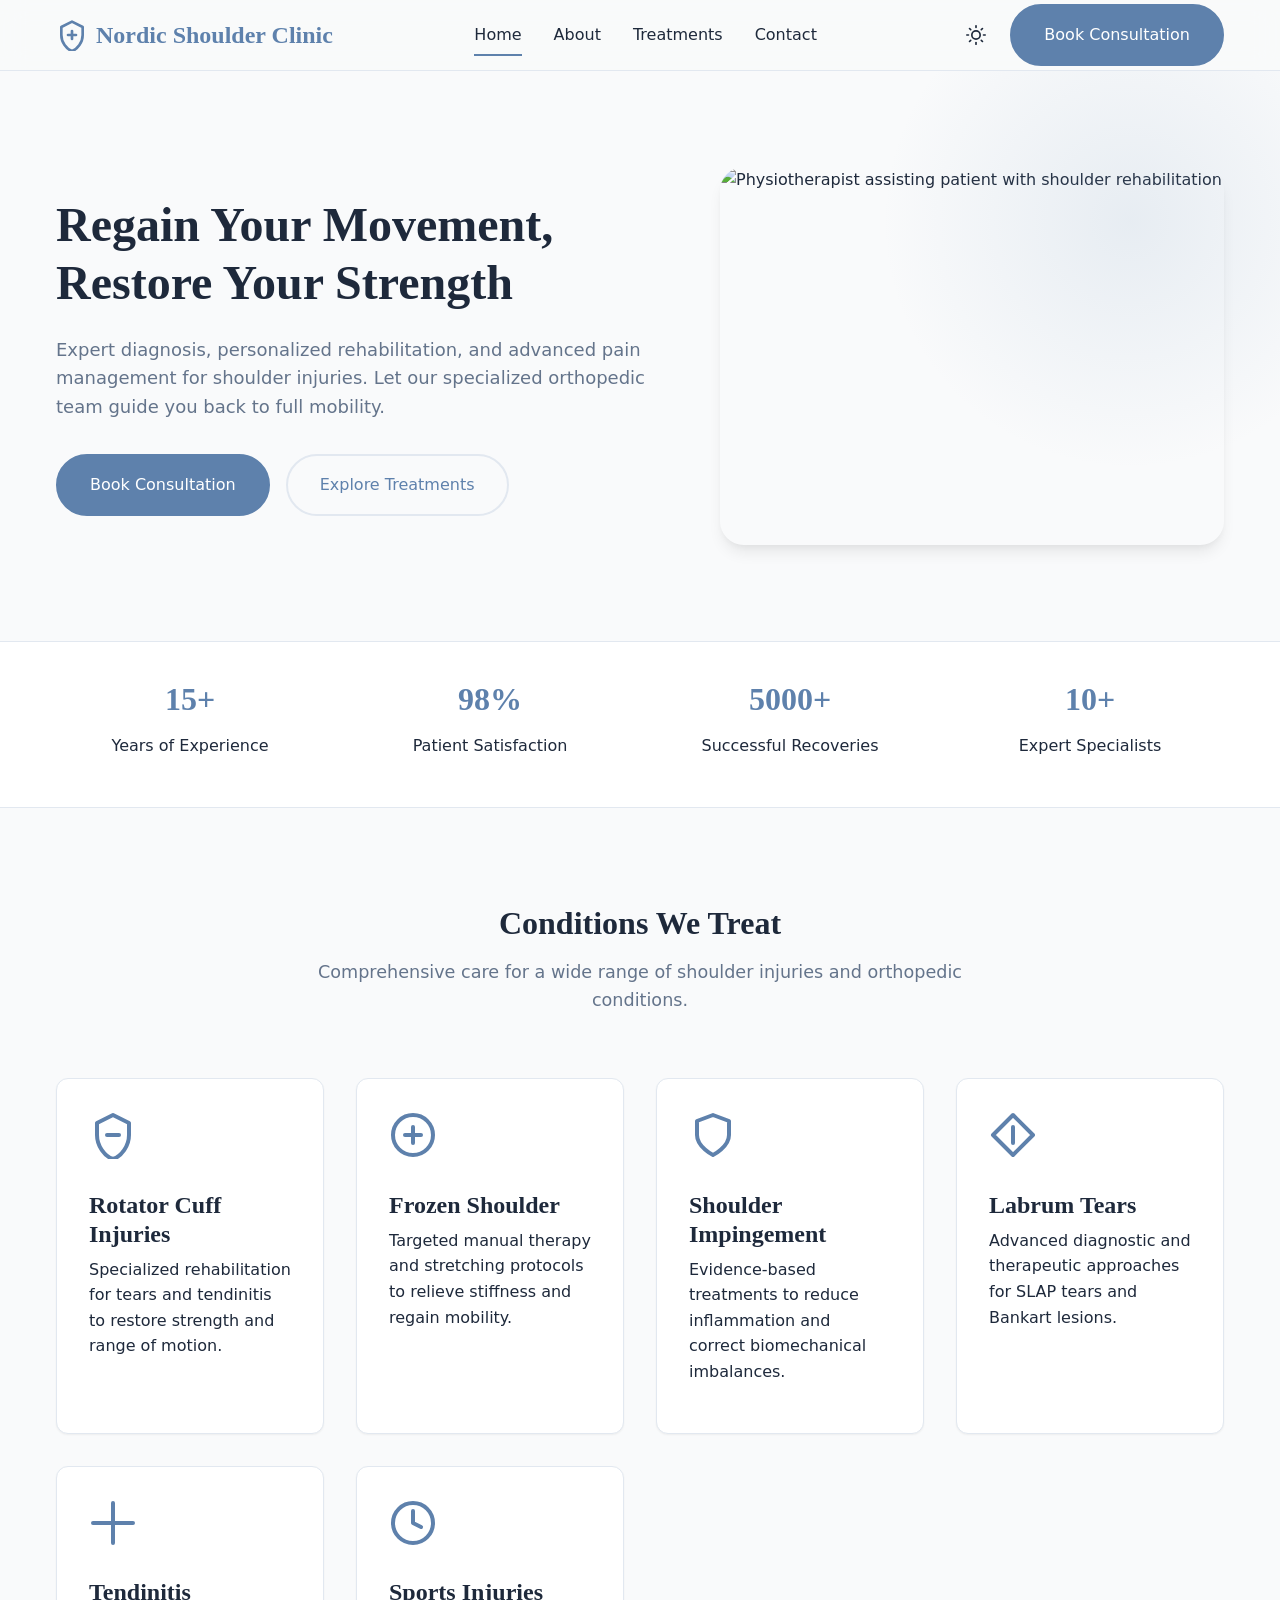
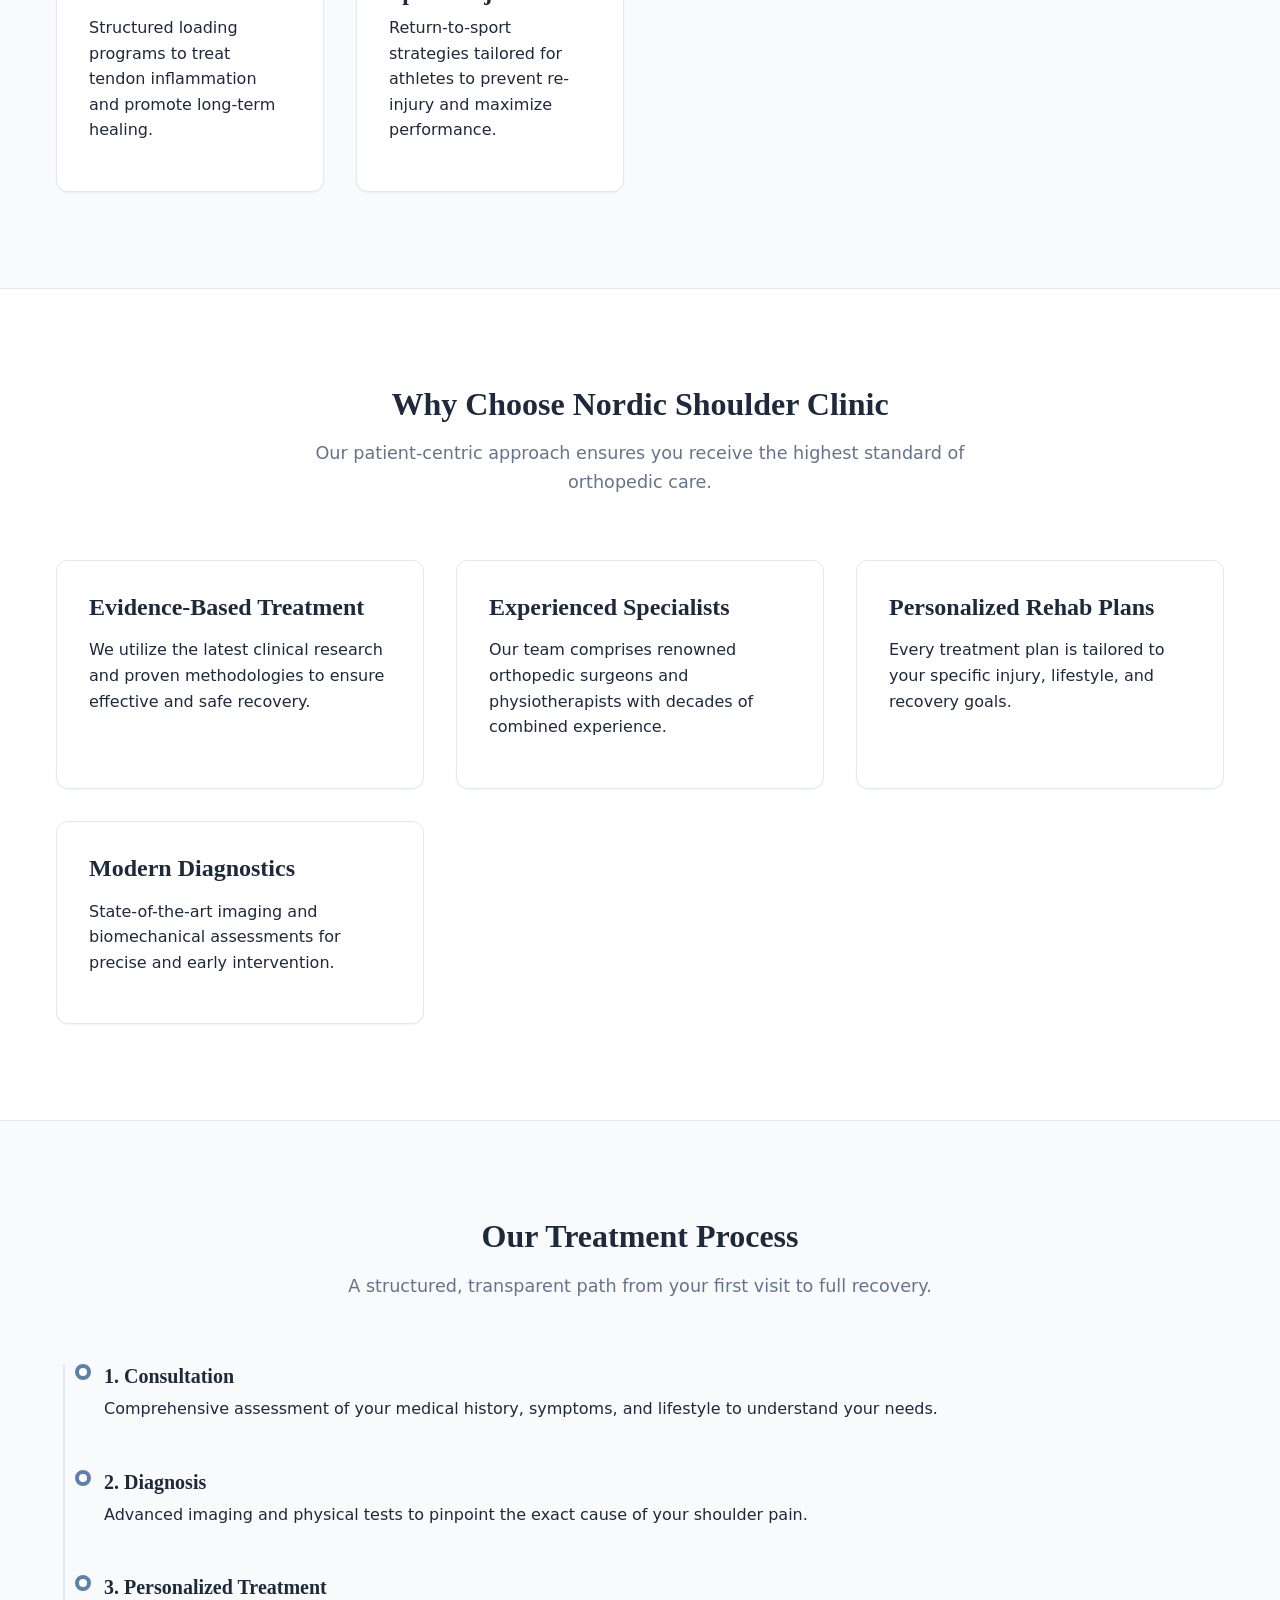
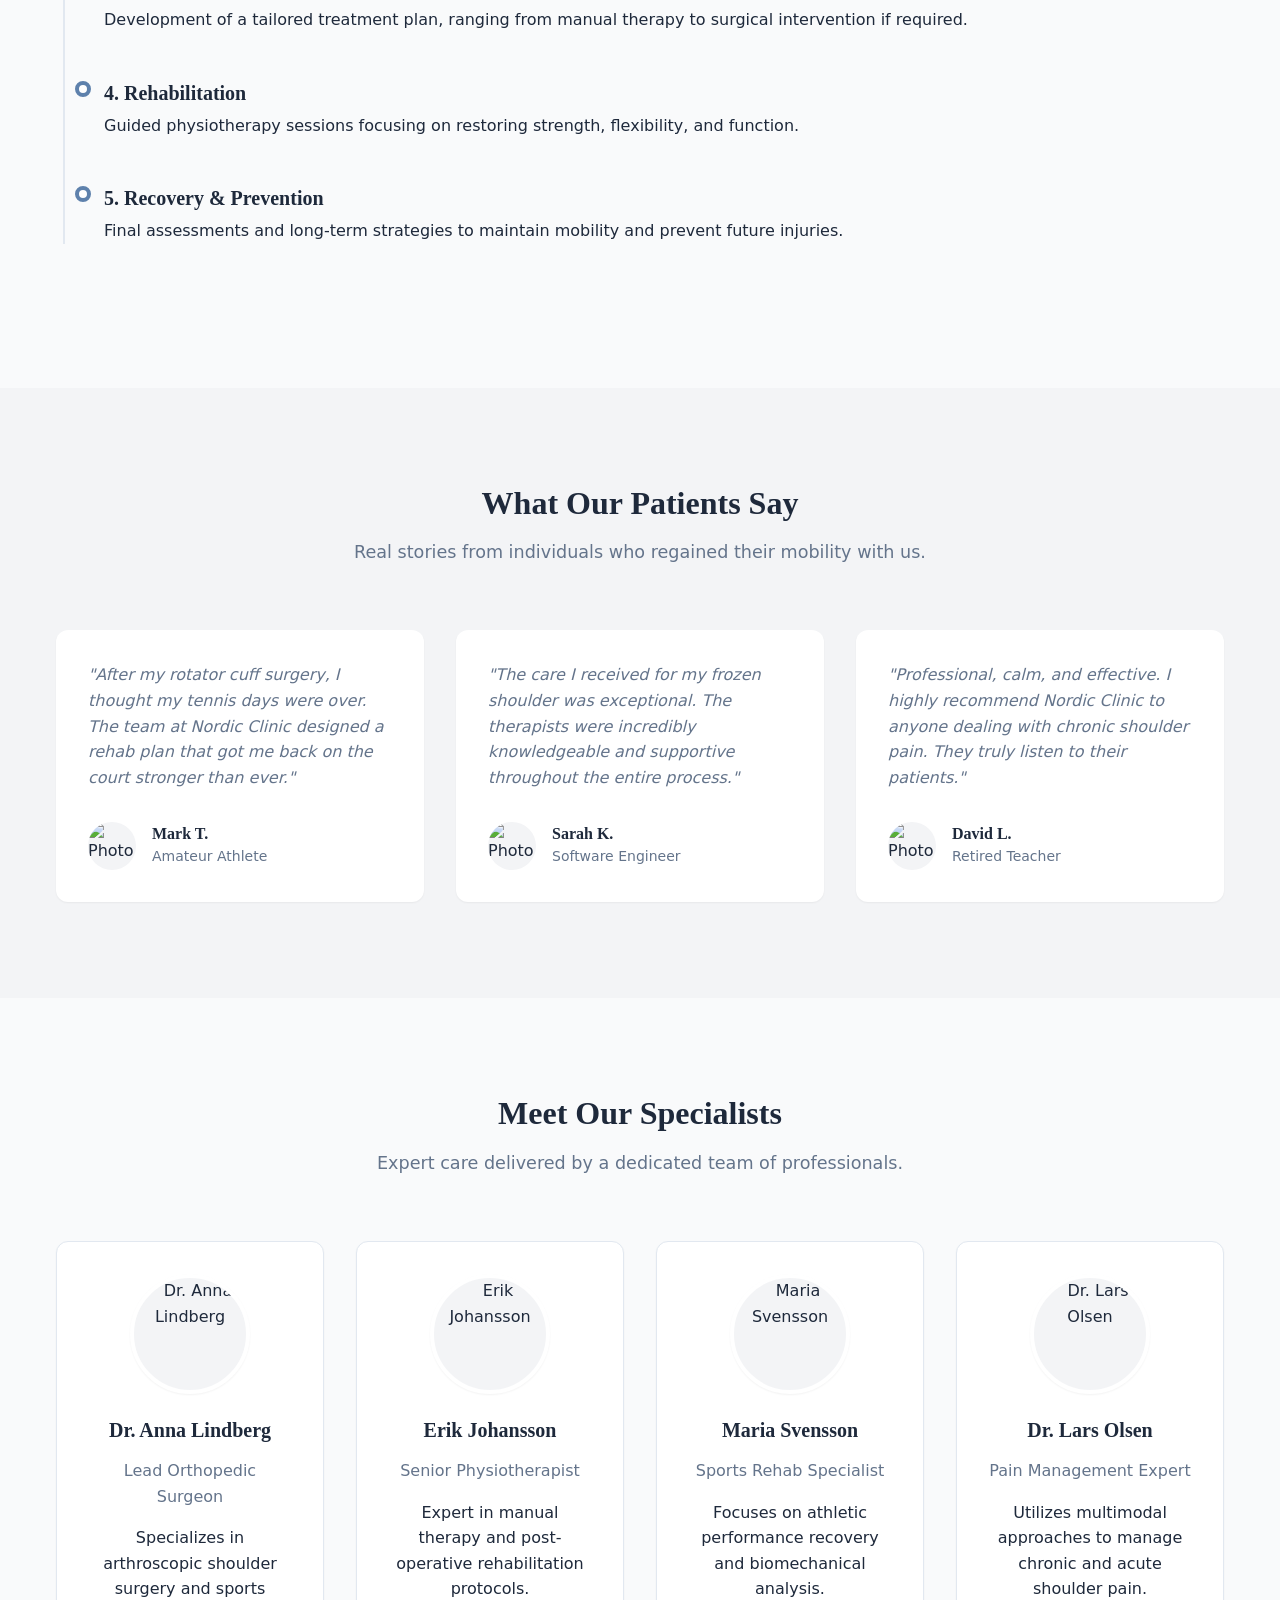
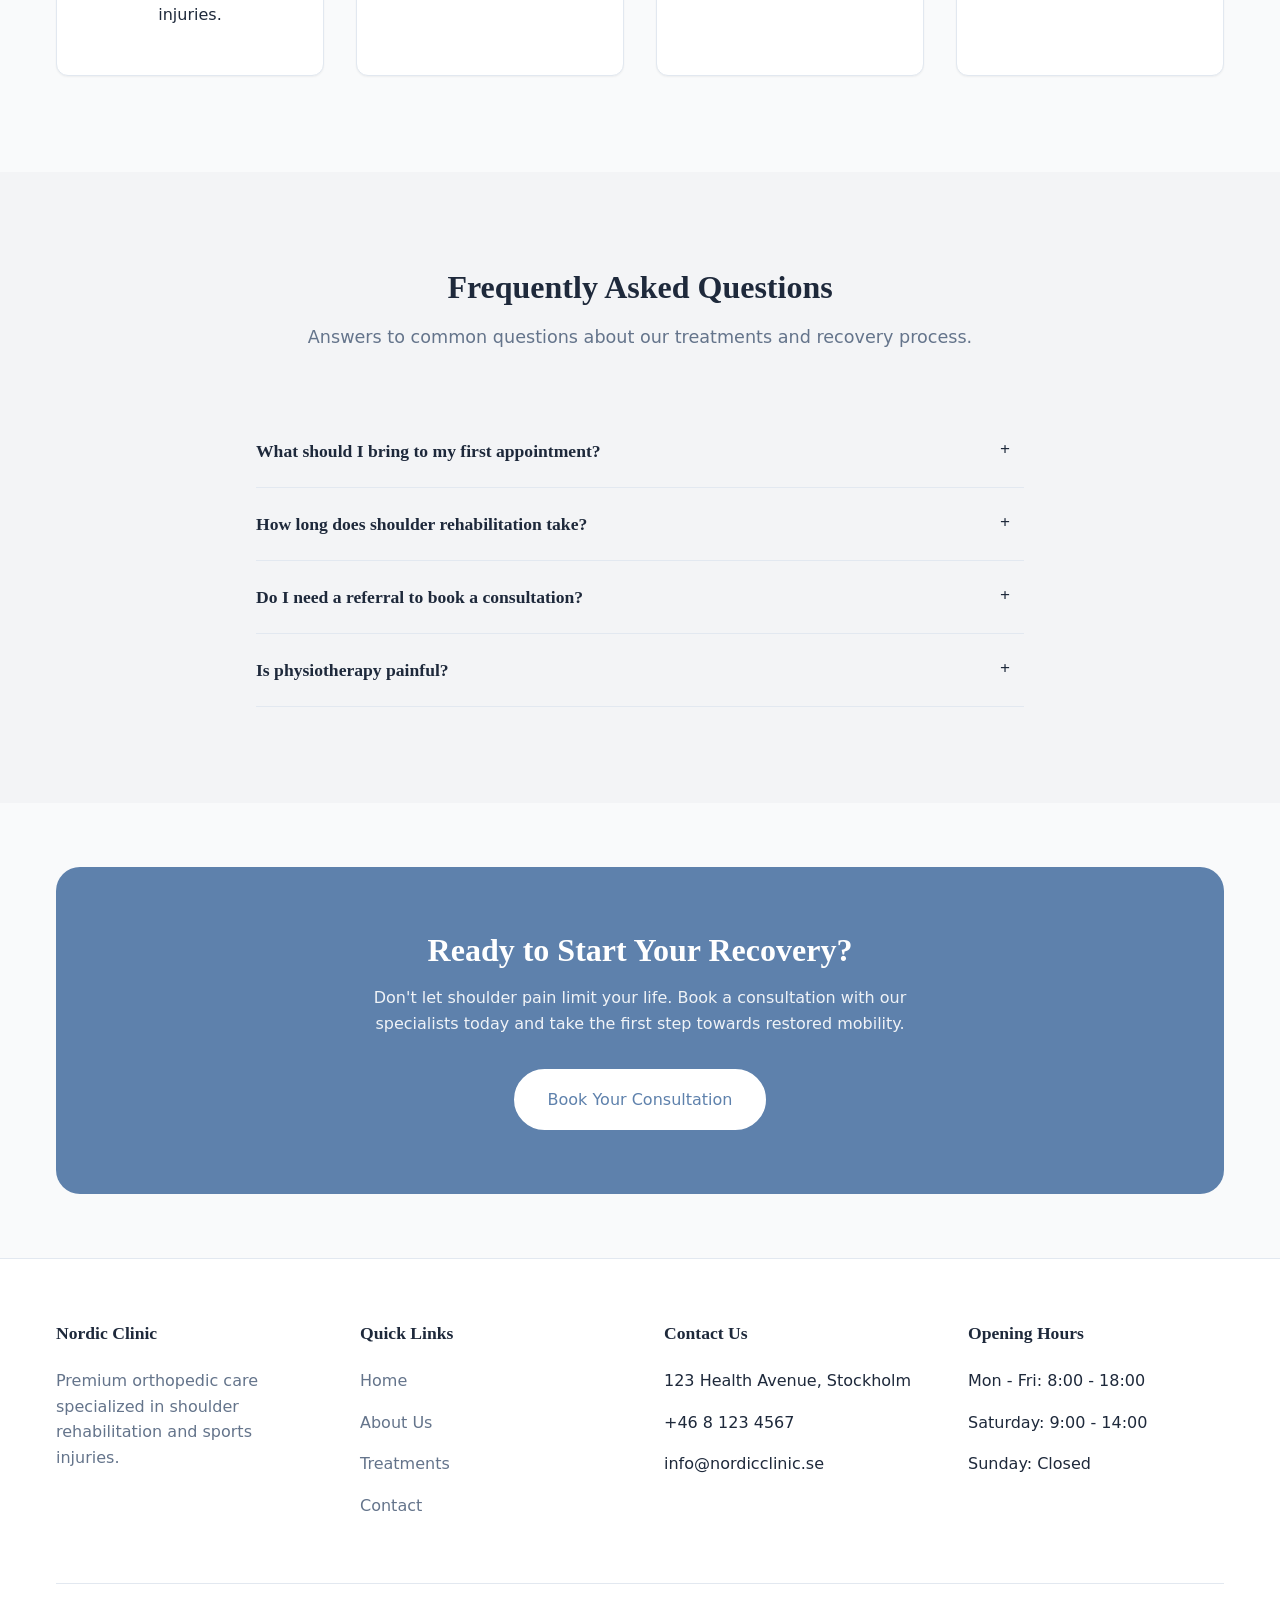
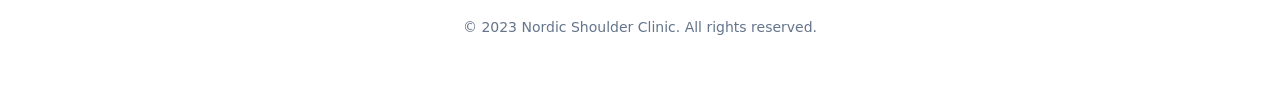
==== commit 4fed68fb: "Generate site via Klar (6 files)" ====
--- a/index.html
+++ b/index.html
@@ -1,446 +1,384 @@
 <!DOCTYPE html>
 <html lang="en">
 <head>
-    <meta charset="UTF-8">
-    <meta name="viewport" content="width=device-width, initial-scale=1.0">
-    <title>Nordic Shoulder Clinic | Premium Orthopedic & Physiotherapy Care</title>
-    <meta name="description" content="Specialized shoulder injury clinic offering orthopedic assessment, physiotherapy, post-surgery recovery, and pain management. Book your consultation today.">
-    <link rel="stylesheet" href="style.css">
+  <meta charset="UTF-8">
+  <meta name="viewport" content="width=device-width, initial-scale=1.0">
+  <title>Nordic Shoulder Clinic | Premier Orthopedic Rehabilitation</title>
+  <meta name="description" content="Specialized shoulder injury clinic offering premium rehabilitation, sports injury recovery, and post-surgery physiotherapy. Book your consultation today.">
+  <link rel="stylesheet" href="style.css">
 </head>
 <body>
 
-    <!-- Header / Navigation -->
-    <header class="site-header" id="siteHeader">
-        <div class="container nav-wrapper">
-            <a href="index.html" class="logo">
-                <svg width="28" height="28" viewBox="0 0 24 24" fill="none" stroke="currentColor" stroke-width="2" stroke-linecap="round" stroke-linejoin="round">
-                    <path d="M12 2a4 4 0 0 0-4 4v4a4 4 0 0 0 8 0V6a4 4 0 0 0-4-4z"></path>
-                    <path d="M6 10v2a6 6 0 0 0 12 0v-2"></path>
-                    <path d="M12 18v4"></path>
-                </svg>
-                Nordic<span>Shoulder</span>
-            </a>
-            <nav class="nav-links" id="navLinks">
-                <a href="index.html" class="active">Home</a>
-                <a href="about.html">About</a>
-                <a href="treatments.html">Treatments</a>
-                <a href="contact.html">Contact</a>
-                <a href="contact.html" class="btn btn-primary" style="margin-left: 1rem;">Book Consultation</a>
-            </nav>
-            <button class="menu-toggle" id="menuToggle" aria-label="Toggle menu" aria-expanded="false">
-                <span></span>
-                <span></span>
-                <span></span>
-            </button>
-        </div>
-    </header>
-
-    <main>
-        <!-- Hero Section -->
-        <section class="hero">
-            <div class="hero-bg-accent hero-bg-accent-1"></div>
-            <div class="hero-bg-accent hero-bg-accent-2"></div>
-            <div class="container">
-                <div class="hero-content reveal">
-                    <h1>Restore Your Mobility. Reclaim Your Life.</h1>
-                    <p class="hero-subtitle">Specialized orthopedic care and physiotherapy for shoulder injuries. From sports trauma to post-surgery recovery, we guide you back to full strength.</p>
-                    <div class="hero-ctas">
-                        <a href="contact.html" class="btn btn-primary">Book Consultation</a>
-                        <a href="treatments.html" class="btn btn-secondary">Explore Treatments</a>
-                    </div>
-                </div>
-            </div>
-        </section>
-
-        <!-- Trust Bar -->
-        <section class="trust-bar">
-            <div class="container">
-                <div class="trust-items reveal">
-                    <div class="trust-item">
-                        <h3>15+</h3>
-                        <p>Years of Experience</p>
-                    </div>
-                    <div class="trust-item">
-                        <h3>10k+</h3>
-                        <p>Shoulders Restored</p>
-                    </div>
-                    <div class="trust-item">
-                        <h3>95%</h3>
-                        <p>Recovery Success Rate</p>
-                    </div>
-                    <div class="trust-item">
-                        <h3>4.9/5</h3>
-                        <p>Patient Satisfaction</p>
-                    </div>
-                </div>
-            </div>
-        </section>
-
-        <!-- Conditions Section -->
-        <section class="section">
-            <div class="container">
-                <div class="text-center mb-lg reveal">
-                    <h2>Conditions We Treat</h2>
-                    <p>Comprehensive diagnostic and treatment services for a wide range of shoulder conditions.</p>
-                </div>
-                <div class="grid grid-3">
-                    <!-- Card 1 -->
-                    <article class="card reveal">
-                        <div class="card-icon">
-                            <svg width="24" height="24" viewBox="0 0 24 24" fill="none" stroke="currentColor" stroke-width="2" stroke-linecap="round" stroke-linejoin="round">
-                                <path d="M14.5 2H6a2 2 0 0 0-2 2v16a2 2 0 0 0 2 2h12a2 2 0 0 0 2-2V7.5L14.5 2z"/>
-                                <polyline points="14 2 14 8 20 8"/>
-                                <line x1="16" y1="13" x2="8" y2="13"/>
-                                <line x1="16" y1="17" x2="8" y2="17"/>
-                                <line x1="10" y1="9" x2="8" y2="9"/>
-                            </svg>
-                        </div>
-                        <h3>Rotator Cuff Injuries</h3>
-                        <p>Expert repair and rehabilitation for tears and strains in the rotator cuff tendons.</p>
-                    </article>
-                    <!-- Card 2 -->
-                    <article class="card reveal">
-                        <div class="card-icon">
-                            <svg width="24" height="24" viewBox="0 0 24 24" fill="none" stroke="currentColor" stroke-width="2" stroke-linecap="round" stroke-linejoin="round">
-                                <line x1="12" y1="2" x2="12" y2="22"/>
-                                <path d="M2 12h20"/>
-                                <path d="M5 5l14 14"/>
-                                <path d="M19 5L5 19"/>
-                            </svg>
-                        </div>
-                        <h3>Frozen Shoulder</h3>
-                        <p>Targeted therapies to reduce stiffness and restore range of motion in adhesive capsulitis.</p>
-                    </article>
-                    <!-- Card 3 -->
-                    <article class="card reveal">
-                        <div class="card-icon">
-                            <svg width="24" height="24" viewBox="0 0 24 24" fill="none" stroke="currentColor" stroke-width="2" stroke-linecap="round" stroke-linejoin="round">
-                                <path d="M22 12h-4l-3 9L9 3l-3 9H2"/>
-                            </svg>
-                        </div>
-                        <h3>Shoulder Impingement</h3>
-                        <p>Alleviating pain and pinching sensations through posture correction and targeted exercises.</p>
-                    </article>
-                    <!-- Card 4 -->
-                    <article class="card reveal">
-                        <div class="card-icon">
-                            <svg width="24" height="24" viewBox="0 0 24 24" fill="none" stroke="currentColor" stroke-width="2" stroke-linecap="round" stroke-linejoin="round">
-                                <circle cx="12" cy="6" r="3"/>
-                                <path d="M12 9v6"/>
-                                <path d="M9 15h6"/>
-                                <path d="M9 21h6"/>
-                            </svg>
-                        </div>
-                        <h3>Labrum Tears</h3>
-                        <p>Advanced diagnostic and surgical solutions for SLAP tears and labral instability.</p>
-                    </article>
-                    <!-- Card 5 -->
-                    <article class="card reveal">
-                        <div class="card-icon">
-                            <svg width="24" height="24" viewBox="0 0 24 24" fill="none" stroke="currentColor" stroke-width="2" stroke-linecap="round" stroke-linejoin="round">
-                                <path d="M20.84 4.61a5.5 5.5 0 0 0-7.78 0L12 5.67l-1.06-1.06a5.5 5.5 0 0 0-7.78 7.78l1.06 1.06L12 21.23l7.78-7.78 1.06-1.06a5.5 5.5 0 0 0 0-7.78z"/>
-                            </svg>
-                        </div>
-                        <h3>Tendinitis</h3>
-                        <p>Inflammation management and strengthening protocols for biceps and shoulder tendons.</p>
-                    </article>
-                    <!-- Card 6 -->
-                    <article class="card reveal">
-                        <div class="card-icon">
-                            <svg width="24" height="24" viewBox="0 0 24 24" fill="none" stroke="currentColor" stroke-width="2" stroke-linecap="round" stroke-linejoin="round">
-                                <circle cx="12" cy="5" r="2"/>
-                                <path d="M12 7v5l-3 9"/>
-                                <path d="M12 12l3 9"/>
-                                <path d="M9 12h6"/>
-                            </svg>
-                        </div>
-                        <h3>Sports Injuries</h3>
-                        <p>Performance-focused recovery for acute athletic shoulder trauma and overuse injuries.</p>
-                    </article>
-                </div>
-            </div>
-        </section>
-
-        <!-- Why Choose Us -->
-        <section class="section section-alt">
-            <div class="container">
-                <div class="text-center mb-lg reveal">
-                    <h2>Why Choose Nordic Shoulder Clinic</h2>
-                    <p>Our patient-centered approach combines advanced diagnostics with personalized care.</p>
-                </div>
-                <div class="grid grid-3">
-                    <div class="reveal">
-                        <div class="card-icon">
-                            <svg width="24" height="24" viewBox="0 0 24 24" fill="none" stroke="currentColor" stroke-width="2" stroke-linecap="round" stroke-linejoin="round">
-                                <path d="M9 11H5a2 2 0 0 0-2 2v7h6"/>
-                                <path d="M9 11l3-3 4 4-3 3v6h6v-7a2 2 0 0 0-2-2h-4"/>
-                                <circle cx="12" cy="4" r="2"/>
-                            </svg>
-                        </div>
-                        <h4>Evidence-Based Treatment</h4>
-                        <p>Our protocols are grounded in the latest orthopedic research and clinical trials to ensure optimal outcomes.</p>
-                    </div>
-                    <div class="reveal">
-                        <div class="card-icon">
-                            <svg width="24" height="24" viewBox="0 0 24 24" fill="none" stroke="currentColor" stroke-width="2" stroke-linecap="round" stroke-linejoin="round">
-                                <path d="M16 21v-2a4 4 0 0 0-4-4H5a4 4 0 0 0-4 4v2"/>
-                                <circle cx="8.5" cy="7" r="4"/>
-                                <path d="M20 8v6"/>
-                                <path d="M23 11h-6"/>
-                            </svg>
-                        </div>
-                        <h4>Experienced Specialists</h4>
-                        <p>Our team of orthopedic surgeons and physiotherapists bring decades of specialized shoulder expertise.</p>
-                    </div>
-                    <div class="reveal">
-                        <div class="card-icon">
-                            <svg width="24" height="24" viewBox="0 0 24 24" fill="none" stroke="currentColor" stroke-width="2" stroke-linecap="round" stroke-linejoin="round">
-                                <path d="M12 2L2 7l10 5 10-5-10-5z"/>
-                                <path d="M2 17l10 5 10-5"/>
-                                <path d="M2 12l10 5 10-5"/>
-                            </svg>
-                        </div>
-                        <h4>Personalized Rehab Plans</h4>
-                        <p>No two shoulders are alike. We tailor rehabilitation programs to your specific anatomy and lifestyle.</p>
-                    </div>
-                    <div class="reveal">
-                        <div class="card-icon">
-                            <svg width="24" height="24" viewBox="0 0 24 24" fill="none" stroke="currentColor" stroke-width="2" stroke-linecap="round" stroke-linejoin="round">
-                                <circle cx="12" cy="12" r="10"/>
-                                <path d="M12 6v6l4 2"/>
-                            </svg>
-                        </div>
-                        <h4>Fast Recovery Approach</h4>
-                        <p>We prioritize minimally invasive techniques and aggressive, safe rehab to get you back to life faster.</p>
-                    </div>
-                    <div class="reveal">
-                        <div class="card-icon">
-                            <svg width="24" height="24" viewBox="0 0 24 24" fill="none" stroke="currentColor" stroke-width="2" stroke-linecap="round" stroke-linejoin="round">
-                                <rect x="3" y="3" width="18" height="18" rx="2" ry="2"/>
-                                <circle cx="12" cy="12" r="3"/>
-                            </svg>
-                        </div>
-                        <h4>Modern Diagnostics</h4>
-                        <p>Utilizing high-resolution ultrasound and MRI for precise, early-stage injury detection.</p>
-                    </div>
-                    <div class="reveal">
-                        <div class="card-icon">
-                            <svg width="24" height="24" viewBox="0 0 24 24" fill="none" stroke="currentColor" stroke-width="2" stroke-linecap="round" stroke-linejoin="round">
-                                <path d="M21 15a2 2 0 0 1-2 2H7l-4 4V5a2 2 0 0 1 2-2h14a2 2 0 0 1 2 2z"/>
-                            </svg>
-                        </div>
-                        <h4>Continual Support</h4>
-                        <p>From your first consultation to your final checkup, our team is with you at every step.</p>
-                    </div>
-                </div>
-            </div>
-        </section>
-
-        <!-- Treatment Process -->
-        <section class="section">
-            <div class="container">
-                <div class="text-center mb-lg reveal">
-                    <h2>Our Treatment Process</h2>
-                    <p>A clear, structured path from initial pain to full recovery.</p>
-                </div>
-                <div class="process-steps">
-                    <div class="process-step reveal">
-                        <h4>1. Consultation</h4>
-                        <p>A thorough discussion of your symptoms, medical history, and lifestyle goals to understand your needs.</p>
-                    </div>
-                    <div class="process-step reveal">
-                        <h4>2. Diagnosis</h4>
-                        <p>Advanced imaging and physical assessments to pinpoint the exact root cause of your shoulder pain.</p>
-                    </div>
-                    <div class="process-step reveal">
-                        <h4>3. Personalized Plan</h4>
-                        <p>Development of a tailored treatment strategy, whether it requires surgical intervention or conservative care.</p>
-                    </div>
-                    <div class="process-step reveal">
-                        <h4>4. Rehabilitation</h4>
-                        <p>Hands-on physiotherapy and guided exercises to restore strength, stability, and mobility.</p>
-                    </div>
-                    <div class="process-step reveal">
-                        <h4>5. Recovery</h4>
-                        <p>Final phase conditioning and preventative education to ensure long-term shoulder health.</p>
-                    </div>
-                </div>
-            </div>
-        </section>
-
-        <!-- Testimonials -->
-        <section class="section section-alt">
-            <div class="container">
-                <div class="text-center mb-lg reveal">
-                    <h2>What Our Patients Say</h2>
-                    <p>Real stories from people who regained their movement.</p>
-                </div>
-                <div class="grid grid-3">
-                    <article class="card reveal">
-                        <p>"After my rotator cuff surgery, I thought my tennis days were over. The team at Nordic Shoulder Clinic built a rehab plan that got me back on the court stronger than before."</p>
-                        <div style="margin-top: 1rem; font-weight: 600; color: var(--color-text);">Mark T.</div>
-                        <div style="font-size: 0.875rem; color: var(--color-text-muted);">Tennis Player & Patient</div>
-                    </article>
-                    <article class="card reveal">
-                        <p>"The level of care is exceptional. They explained every step of my frozen shoulder treatment. The stiffness is gone, and I have full motion back. Highly recommend."</p>
-                        <div style="margin-top: 1rem; font-weight: 600; color: var(--color-text);">Sarah L.</div>
-                        <div style="font-size: 0.875rem; color: var(--color-text-muted);">Software Engineer</div>
-                    </article>
-                    <article class="card reveal">
-                        <p>"I injured my shoulder during a swim meet. The diagnostics were quick, and the physiotherapy was incredibly effective. Minimal downtime, maximum results."</p>
-                        <div style="margin-top: 1rem; font-weight: 600; color: var(--color-text);">David R.</div>
-                        <div style="font-size: 0.875rem; color: var(--color-text-muted);">Competitive Swimmer</div>
-                    </article>
-                </div>
-            </div>
-        </section>
-
-        <!-- Specialists Preview -->
-        <section class="section">
-            <div class="container">
-                <div class="text-center mb-lg reveal">
-                    <h2>Meet Our Specialists</h2>
-                    <p>A dedicated team focused entirely on shoulder health.</p>
-                </div>
-                <div class="grid grid-3">
-                    <article class="card reveal">
-                        <img src="https://images.unsplash.com/photo-1612349317150-e413f6a5b16d?q=80&w=600&auto=format&fit=crop" alt="Dr. Elena Rossi, Orthopedic Surgeon" class="specialist-img" loading="lazy">
-                        <h3>Dr. Elena Rossi</h3>
-                        <p style="color: var(--color-primary); margin-bottom: 0.5rem;">Lead Orthopedic Surgeon</p>
-                        <p>Specializes in arthroscopic shoulder surgery and complex rotator cuff repairs with over 15 years of experience.</p>
-                    </article>
-                    <article class="card reveal">
-                        <img src="https://images.unsplash.com/photo-1622253692010-333f2da6031d?q=80&w=600&auto=format&fit=crop" alt="Michael Chen, Senior Physiotherapist" class="specialist-img" loading="lazy">
-                        <h3>Michael Chen</h3>
-                        <p style="color: var(--color-primary); margin-bottom: 0.5rem;">Senior Physiotherapist</p>
-                        <p>Expert in sports rehabilitation and movement analysis, helping athletes return to peak performance safely.</p>
-                    </article>
-                    <article class="card reveal">
-                        <img src="https://images.unsplash.com/photo-1594824476967-48c8b964273f?q=80&w=600&auto=format&fit=crop" alt="Dr. Sarah Jenkins, Pain Management Specialist" class="specialist-img" loading="lazy">
-                        <h3>Dr. Sarah Jenkins</h3>
-                        <p style="color: var(--color-primary); margin-bottom: 0.5rem;">Pain Management Specialist</p>
-                        <p>Focuses on non-operative pain management and regenerative medicine techniques for chronic shoulder conditions.</p>
-                    </article>
-                </div>
-            </div>
-        </section>
-
-        <!-- FAQ Section -->
-        <section class="section section-alt">
-            <div class="container" style="max-width: 800px;">
-                <div class="text-center mb-lg reveal">
-                    <h2>Frequently Asked Questions</h2>
-                    <p>Answers to common questions about our clinic and treatments.</p>
-                </div>
-                
-                <div class="reveal">
-                    <div class="accordion-item">
-                        <button class="accordion-header">
-                            What should I bring to my first appointment?
-                            <span class="accordion-icon">
-                                <svg width="24" height="24" viewBox="0 0 24 24" fill="none" stroke="currentColor" stroke-width="2" stroke-linecap="round" stroke-linejoin="round">
-                                    <line x1="12" y1="5" x2="12" y2="19"></line>
-                                    <line x1="5" y1="12" x2="19" y2="12"></line>
-                                </svg>
-                            </span>
-                        </button>
-                        <div class="accordion-content">
-                            <div class="accordion-content-inner">
-                                Please bring any recent imaging results (X-rays, MRIs), a list of current medications, your insurance card, and comfortable clothing that allows easy access to your shoulder area.
-                            </div>
-                        </div>
-                    </div>
-
-                    <div class="accordion-item">
-                        <button class="accordion-header">
-                            Do I need a referral to book a consultation?
-                            <span class="accordion-icon">
-                                <svg width="24" height="24" viewBox="0 0 24 24" fill="none" stroke="currentColor" stroke-width="2" stroke-linecap="round" stroke-linejoin="round">
-                                    <line x1="12" y1="5" x2="12" y2="19"></line>
-                                    <line x1="5" y1="12" x2="19" y2="12"></line>
-                                </svg>
-                            </span>
-                        </button>
-                        <div class="accordion-content">
-                            <div class="accordion-content-inner">
-                                While a referral from your general practitioner is appreciated and often helps with insurance claims, it is not strictly required to book an initial consultation with our specialists.
-                            </div>
-                        </div>
-                    </div>
-
-                    <div class="accordion-item">
-                        <button class="accordion-header">
-                            How long does shoulder rehabilitation typically take?
-                            <span class="accordion-icon">
-                                <svg width="24" height="24" viewBox="0 0 24 24" fill="none" stroke="currentColor" stroke-width="2" stroke-linecap="round" stroke-linejoin="round">
-                                    <line x1="12" y1="5" x2="12" y2="19"></line>
-                                    <line x1="5" y1="12" x2="19" y2="12"></line>
-                                </svg>
-                            </span>
-                        </button>
-                        <div class="accordion-content">
-                            <div class="accordion-content-inner">
-                                Recovery times vary greatly depending on the injury and treatment. Minor impingements may resolve in 4-6 weeks, while post-surgical rotator cuff repairs can take 4-6 months for full recovery. We will provide a specific timeline during your consultation.
-                            </div>
-                        </div>
-                    </div>
-                </div>
-            </div>
-        </section>
-
-        <!-- Final CTA -->
-        <section class="section">
-            <div class="container">
-                <div class="card reveal" style="background: linear-gradient(135deg, var(--color-primary) 0%, var(--color-primary-dark) 100%); color: var(--color-white); text-align: center; padding: 4rem 2rem; border: none;">
-                    <h2 style="color: var(--color-white);">Ready to Start Your Recovery?</h2>
-                    <p style="color: rgba(255,255,255,0.9); font-size: 1.25rem; margin-bottom: 2rem;">Don't let shoulder pain hold you back. Book a consultation with our specialists today.</p>
-                    <a href="contact.html" class="btn btn-white">Book Consultation</a>
-                </div>
-            </div>
-        </section>
-    </main>
-
-    <!-- Footer -->
-    <footer class="site-footer">
-        <div class="container">
-            <div class="footer-grid">
-                <div class="footer-col">
-                    <h4>Nordic Shoulder</h4>
-                    <p>Premium orthopedic and physiotherapy care dedicated to shoulder health and recovery.</p>
-                </div>
-                <div class="footer-col">
-                    <h4>Quick Links</h4>
-                    <ul>
-                        <li><a href="index.html">Home</a></li>
-                        <li><a href="about.html">About Us</a></li>
-                        <li><a href="treatments.html">Treatments</a></li>
-                        <li><a href="contact.html">Contact</a></li>
-                    </ul>
-                </div>
-                <div class="footer-col">
-                    <h4>Contact Us</h4>
-                    <ul>
-                        <li>123 Health Avenue</li>
-                        <li>Stockholm, Sweden</li>
-                        <li><a href="tel:+4681234567">+46 8 123 456 7</a></li>
-                        <li><a href="mailto:care@nordicshoulder.com">care@nordicshoulder.com</a></li>
-                    </ul>
-                </div>
-                <div class="footer-col">
-                    <h4>Opening Hours</h4>
-                    <ul>
-                        <li>Mon - Fri: 8:00 - 18:00</li>
-                        <li>Saturday: 9:00 - 14:00</li>
-                        <li>Sunday: Closed</li>
-                    </ul>
-                </div>
-            </div>
-            <div class="footer-bottom">
-                <p>&copy; 2023 Nordic Shoulder Clinic. All rights reserved.</p>
-            </div>
-        </div>
-    </footer>
-
-    <script src="script.js"></script>
+  <!-- Header & Navigation -->
+  <header class="site-header" id="site-header">
+    <div class="container navbar">
+      <a href="index.html" class="logo">
+        <svg width="32" height="32" viewBox="0 0 24 24" fill="none" stroke="currentColor" stroke-width="2" stroke-linecap="round" stroke-linejoin="round">
+          <path d="M12 2L4 6v6c0 5.5 3.8 10.7 8 12 4.2-1.3 8-6.5 8-12V6l-8-4z"></path>
+          <path d="M9 12h6"></path>
+          <path d="M12 9v6"></path>
+        </svg>
+        Nordic Shoulder Clinic
+      </a>
+      
+      <nav class="nav-links" id="nav-links">
+        <a href="index.html" class="active">Home</a>
+        <a href="about.html">About</a>
+        <a href="treatments.html">Treatments</a>
+        <a href="contact.html">Contact</a>
+      </nav>
+
+      <div class="nav-actions">
+        <button class="theme-toggle" id="theme-toggle" aria-label="Toggle dark mode">
+          <svg id="theme-icon-sun" width="20" height="20" viewBox="0 0 24 24" fill="none" stroke="currentColor" stroke-width="2" stroke-linecap="round" stroke-linejoin="round">
+            <circle cx="12" cy="12" r="5"></circle>
+            <line x1="12" y1="1" x2="12" y2="3"></line>
+            <line x1="12" y1="21" x2="12" y2="23"></line>
+            <line x1="4.22" y1="4.22" x2="5.64" y2="5.64"></line>
+            <line x1="18.36" y1="18.36" x2="19.78" y2="19.78"></line>
+            <line x1="1" y1="12" x2="3" y2="12"></line>
+            <line x1="21" y1="12" x2="23" y2="12"></line>
+            <line x1="4.22" y1="19.78" x2="5.64" y2="18.36"></line>
+            <line x1="18.36" y1="5.64" x2="19.78" y2="4.22"></line>
+          </svg>
+          <svg id="theme-icon-moon" width="20" height="20" viewBox="0 0 24 24" fill="none" stroke="currentColor" stroke-width="2" stroke-linecap="round" stroke-linejoin="round" style="display:none;">
+            <path d="M21 12.79A9 9 0 1 1 11.21 3 7 7 0 0 0 21 12.79z"></path>
+          </svg>
+        </button>
+        <a href="contact.html" class="btn btn-primary">Book Consultation</a>
+        <button class="nav-toggle" id="nav-toggle" aria-label="Toggle menu">
+          <span></span><span></span><span></span>
+        </button>
+      </div>
+    </div>
+  </header>
+
+  <main>
+    <!-- Hero Section -->
+    <section class="hero">
+      <div class="container flex" style="align-items: center; gap: var(--space-2xl);">
+        <div class="hero-content reveal">
+          <h1>Regain Your Movement, Restore Your Strength</h1>
+          <p>Expert diagnosis, personalized rehabilitation, and advanced pain management for shoulder injuries. Let our specialized orthopedic team guide you back to full mobility.</p>
+          <div class="hero-actions">
+            <a href="contact.html" class="btn btn-primary">Book Consultation</a>
+            <a href="treatments.html" class="btn btn-secondary">Explore Treatments</a>
+          </div>
+        </div>
+        <div class="hero-image reveal" style="flex: 1; min-width: 300px;">
+          <img src="https://images.unsplash.com/photo-1576091160399-115ba7985955?auto=format&fit=crop&w=800&q=80" 
+               alt="Physiotherapist assisting patient with shoulder rehabilitation" 
+               loading="eager"
+               width="800" 
+               height="600"
+               style="border-radius: var(--radius-lg); box-shadow: var(--shadow-lg);">
+        </div>
+      </div>
+      <div class="hero-bg-accent"></div>
+    </section>
+
+    <!-- Trust Bar -->
+    <section class="trust-bar">
+      <div class="container grid grid-4">
+        <div class="trust-item reveal">
+          <div class="trust-number">15+</div>
+          <p>Years of Experience</p>
+        </div>
+        <div class="trust-item reveal">
+          <div class="trust-number">98%</div>
+          <p>Patient Satisfaction</p>
+        </div>
+        <div class="trust-item reveal">
+          <div class="trust-number">5000+</div>
+          <p>Successful Recoveries</p>
+        </div>
+        <div class="trust-item reveal">
+          <div class="trust-number">10+</div>
+          <p>Expert Specialists</p>
+        </div>
+      </div>
+    </section>
+
+    <!-- Conditions Section -->
+    <section class="section">
+      <div class="container">
+        <div class="section-header reveal">
+          <h2>Conditions We Treat</h2>
+          <p>Comprehensive care for a wide range of shoulder injuries and orthopedic conditions.</p>
+        </div>
+        <div class="grid grid-3">
+          <article class="card icon-card reveal">
+            <svg viewBox="0 0 24 24" fill="none" stroke="currentColor" stroke-width="2" stroke-linecap="round" stroke-linejoin="round"><path d="M12 2L4 6v6c0 5.5 3.8 10.7 8 12 4.2-1.3 8-6.5 8-12V6l-8-4z"></path><path d="M9 12h6"></path></svg>
+            <h3>Rotator Cuff Injuries</h3>
+            <p>Specialized rehabilitation for tears and tendinitis to restore strength and range of motion.</p>
+          </article>
+          <article class="card icon-card reveal">
+            <svg viewBox="0 0 24 24" fill="none" stroke="currentColor" stroke-width="2" stroke-linecap="round" stroke-linejoin="round"><circle cx="12" cy="12" r="10"></circle><line x1="12" y1="8" x2="12" y2="16"></line><line x1="8" y1="12" x2="16" y2="12"></line></svg>
+            <h3>Frozen Shoulder</h3>
+            <p>Targeted manual therapy and stretching protocols to relieve stiffness and regain mobility.</p>
+          </article>
+          <article class="card icon-card reveal">
+            <svg viewBox="0 0 24 24" fill="none" stroke="currentColor" stroke-width="2" stroke-linecap="round" stroke-linejoin="round"><path d="M12 22s8-4 8-10V5l-8-3-8 3v7c0 6 8 10 8 10z"></path></svg>
+            <h3>Shoulder Impingement</h3>
+            <p>Evidence-based treatments to reduce inflammation and correct biomechanical imbalances.</p>
+          </article>
+          <article class="card icon-card reveal">
+            <svg viewBox="0 0 24 24" fill="none" stroke="currentColor" stroke-width="2" stroke-linecap="round" stroke-linejoin="round"><path d="M12 2L2 12l10 10 10-10L12 2z"></path><path d="M12 8v8"></path></svg>
+            <h3>Labrum Tears</h3>
+            <p>Advanced diagnostic and therapeutic approaches for SLAP tears and Bankart lesions.</p>
+          </article>
+          <article class="card icon-card reveal">
+            <svg viewBox="0 0 24 24" fill="none" stroke="currentColor" stroke-width="2" stroke-linecap="round" stroke-linejoin="round"><path d="M12 2v20M2 12h20"></path></svg>
+            <h3>Tendinitis</h3>
+            <p>Structured loading programs to treat tendon inflammation and promote long-term healing.</p>
+          </article>
+          <article class="card icon-card reveal">
+            <svg viewBox="0 0 24 24" fill="none" stroke="currentColor" stroke-width="2" stroke-linecap="round" stroke-linejoin="round"><circle cx="12" cy="12" r="10"></circle><path d="M12 6v6l4 2"></path></svg>
+            <h3>Sports Injuries</h3>
+            <p>Return-to-sport strategies tailored for athletes to prevent re-injury and maximize performance.</p>
+          </article>
+        </div>
+      </div>
+    </section>
+
+    <!-- Why Choose Us Section -->
+    <section class="section" style="background-color: var(--color-surface); border-top: 1px solid var(--color-border); border-bottom: 1px solid var(--color-border);">
+      <div class="container">
+        <div class="section-header reveal">
+          <h2>Why Choose Nordic Shoulder Clinic</h2>
+          <p>Our patient-centric approach ensures you receive the highest standard of orthopedic care.</p>
+        </div>
+        <div class="grid grid-2">
+          <article class="card reveal">
+            <h3>Evidence-Based Treatment</h3>
+            <p>We utilize the latest clinical research and proven methodologies to ensure effective and safe recovery.</p>
+          </article>
+          <article class="card reveal">
+            <h3>Experienced Specialists</h3>
+            <p>Our team comprises renowned orthopedic surgeons and physiotherapists with decades of combined experience.</p>
+          </article>
+          <article class="card reveal">
+            <h3>Personalized Rehab Plans</h3>
+            <p>Every treatment plan is tailored to your specific injury, lifestyle, and recovery goals.</p>
+          </article>
+          <article class="card reveal">
+            <h3>Modern Diagnostics</h3>
+            <p>State-of-the-art imaging and biomechanical assessments for precise and early intervention.</p>
+          </article>
+        </div>
+      </div>
+    </section>
+
+    <!-- Treatment Process Timeline -->
+    <section class="section">
+      <div class="container">
+        <div class="section-header reveal">
+          <h2>Our Treatment Process</h2>
+          <p>A structured, transparent path from your first visit to full recovery.</p>
+        </div>
+        <div class="timeline">
+          <div class="timeline-item reveal">
+            <h3>1. Consultation</h3>
+            <p>Comprehensive assessment of your medical history, symptoms, and lifestyle to understand your needs.</p>
+          </div>
+          <div class="timeline-item reveal">
+            <h3>2. Diagnosis</h3>
+            <p>Advanced imaging and physical tests to pinpoint the exact cause of your shoulder pain.</p>
+          </div>
+          <div class="timeline-item reveal">
+            <h3>3. Personalized Treatment</h3>
+            <p>Development of a tailored treatment plan, ranging from manual therapy to surgical intervention if required.</p>
+          </div>
+          <div class="timeline-item reveal">
+            <h3>4. Rehabilitation</h3>
+            <p>Guided physiotherapy sessions focusing on restoring strength, flexibility, and function.</p>
+          </div>
+          <div class="timeline-item reveal">
+            <h3>5. Recovery & Prevention</h3>
+            <p>Final assessments and long-term strategies to maintain mobility and prevent future injuries.</p>
+          </div>
+        </div>
+      </div>
+    </section>
+
+    <!-- Testimonials -->
+    <section class="section" style="background-color: var(--color-surface-alt);">
+      <div class="container">
+        <div class="section-header reveal">
+          <h2>What Our Patients Say</h2>
+          <p>Real stories from individuals who regained their mobility with us.</p>
+        </div>
+        <div class="grid grid-3">
+          <article class="testimonial-card reveal">
+            <p class="testimonial-text">"After my rotator cuff surgery, I thought my tennis days were over. The team at Nordic Clinic designed a rehab plan that got me back on the court stronger than ever."</p>
+            <div class="testimonial-author">
+              <div class="author-avatar">
+                <img src="https://images.unsplash.com/photo-1500648767791-00dcc994a43e?auto=format&fit=crop&w=100&q=80" alt="Photo of Mark T." loading="lazy" width="48" height="48">
+              </div>
+              <div class="author-info">
+                <h4>Mark T.</h4>
+                <span>Amateur Athlete</span>
+              </div>
+            </div>
+          </article>
+          <article class="testimonial-card reveal">
+            <p class="testimonial-text">"The care I received for my frozen shoulder was exceptional. The therapists were incredibly knowledgeable and supportive throughout the entire process."</p>
+            <div class="testimonial-author">
+              <div class="author-avatar">
+                <img src="https://images.unsplash.com/photo-1494790108377-be9c29b29330?auto=format&fit=crop&w=100&q=80" alt="Photo of Sarah K." loading="lazy" width="48" height="48">
+              </div>
+              <div class="author-info">
+                <h4>Sarah K.</h4>
+                <span>Software Engineer</span>
+              </div>
+            </div>
+          </article>
+          <article class="testimonial-card reveal">
+            <p class="testimonial-text">"Professional, calm, and effective. I highly recommend Nordic Clinic to anyone dealing with chronic shoulder pain. They truly listen to their patients."</p>
+            <div class="testimonial-author">
+              <div class="author-avatar">
+                <img src="https://images.unsplash.com/photo-1544005313-94ddf0286df2?auto=format&fit=crop&w=100&q=80" alt="Photo of David L." loading="lazy" width="48" height="48">
+              </div>
+              <div class="author-info">
+                <h4>David L.</h4>
+                <span>Retired Teacher</span>
+              </div>
+            </div>
+          </article>
+        </div>
+      </div>
+    </section>
+
+    <!-- Specialists Preview -->
+    <section class="section">
+      <div class="container">
+        <div class="section-header reveal">
+          <h2>Meet Our Specialists</h2>
+          <p>Expert care delivered by a dedicated team of professionals.</p>
+        </div>
+        <div class="grid grid-4">
+          <article class="card specialist-card reveal">
+            <div class="specialist-avatar">
+              <img src="https://images.unsplash.com/photo-1612349317150-e413f6a5b16d?auto=format&fit=crop&w=200&q=80" alt="Dr. Anna Lindberg" loading="lazy" width="120" height="120" style="width:100%; height:100%; object-fit:cover;">
+            </div>
+            <h4>Dr. Anna Lindberg</h4>
+            <p class="text-muted" style="margin-bottom: var(--space-sm);">Lead Orthopedic Surgeon</p>
+            <p>Specializes in arthroscopic shoulder surgery and sports injuries.</p>
+          </article>
+          <article class="card specialist-card reveal">
+            <div class="specialist-avatar">
+              <img src="https://images.unsplash.com/photo-1622253692010-333f2da6031d?auto=format&fit=crop&w=200&q=80" alt="Erik Johansson" loading="lazy" width="120" height="120" style="width:100%; height:100%; object-fit:cover;">
+            </div>
+            <h4>Erik Johansson</h4>
+            <p class="text-muted" style="margin-bottom: var(--space-sm);">Senior Physiotherapist</p>
+            <p>Expert in manual therapy and post-operative rehabilitation protocols.</p>
+          </article>
+          <article class="card specialist-card reveal">
+            <div class="specialist-avatar">
+              <img src="https://images.unsplash.com/photo-1594824476967-48c8b964273f?auto=format&fit=crop&w=200&q=80" alt="Maria Svensson" loading="lazy" width="120" height="120" style="width:100%; height:100%; object-fit:cover;">
+            </div>
+            <h4>Maria Svensson</h4>
+            <p class="text-muted" style="margin-bottom: var(--space-sm);">Sports Rehab Specialist</p>
+            <p>Focuses on athletic performance recovery and biomechanical analysis.</p>
+          </article>
+          <article class="card specialist-card reveal">
+            <div class="specialist-avatar">
+              <img src="https://images.unsplash.com/photo-1537368910025-700350fe46c7?auto=format&fit=crop&w=200&q=80" alt="Dr. Lars Olsen" loading="lazy" width="120" height="120" style="width:100%; height:100%; object-fit:cover;">
+            </div>
+            <h4>Dr. Lars Olsen</h4>
+            <p class="text-muted" style="margin-bottom: var(--space-sm);">Pain Management Expert</p>
+            <p>Utilizes multimodal approaches to manage chronic and acute shoulder pain.</p>
+          </article>
+        </div>
+      </div>
+    </section>
+
+    <!-- FAQ Section -->
+    <section class="section" style="background-color: var(--color-surface-alt);">
+      <div class="container" style="max-width: 800px;">
+        <div class="section-header reveal">
+          <h2>Frequently Asked Questions</h2>
+          <p>Answers to common questions about our treatments and recovery process.</p>
+        </div>
+        <div class="accordion reveal">
+          <div class="accordion-item">
+            <button class="accordion-header">What should I bring to my first appointment? <span class="accordion-icon">+</span></button>
+            <div class="accordion-content">
+              <p>Please bring any relevant medical records, imaging results (X-rays, MRIs), a list of current medications, and comfortable clothing that allows easy access to your shoulder area.</p>
+            </div>
+          </div>
+          <div class="accordion-item">
+            <button class="accordion-header">How long does shoulder rehabilitation take? <span class="accordion-icon">+</span></button>
+            <div class="accordion-content">
+              <p>Recovery time varies depending on the severity of the injury and the individual's commitment to the rehab plan. It can range from a few weeks for minor issues to several months for post-surgical recovery.</p>
+            </div>
+          </div>
+          <div class="accordion-item">
+            <button class="accordion-header">Do I need a referral to book a consultation? <span class="accordion-icon">+</span></button>
+            <div class="accordion-content">
+              <p>While a referral is not strictly necessary, it can be helpful for providing background medical information. You can book a consultation directly through our contact page.</p>
+            </div>
+          </div>
+          <div class="accordion-item">
+            <button class="accordion-header">Is physiotherapy painful? <span class="accordion-icon">+</span></button>
+            <div class="accordion-content">
+              <p>You may experience some discomfort during rehabilitation as we work to restore mobility and strength. However, our therapists closely monitor your pain levels and adjust treatments to ensure they remain within a manageable threshold.</p>
+            </div>
+          </div>
+        </div>
+      </div>
+    </section>
+
+    <!-- Final CTA Section -->
+    <section class="container">
+      <div class="cta-section reveal">
+        <h2>Ready to Start Your Recovery?</h2>
+        <p>Don't let shoulder pain limit your life. Book a consultation with our specialists today and take the first step towards restored mobility.</p>
+        <a href="contact.html" class="btn btn-primary">Book Your Consultation</a>
+      </div>
+    </section>
+  </main>
+
+  <!-- Footer -->
+  <footer class="site-footer">
+    <div class="container">
+      <div class="footer-grid">
+        <div class="footer-col">
+          <h4>Nordic Clinic</h4>
+          <p class="text-muted">Premium orthopedic care specialized in shoulder rehabilitation and sports injuries.</p>
+        </div>
+        <div class="footer-col">
+          <h4>Quick Links</h4>
+          <ul>
+            <li><a href="index.html">Home</a></li>
+            <li><a href="about.html">About Us</a></li>
+            <li><a href="treatments.html">Treatments</a></li>
+            <li><a href="contact.html">Contact</a></li>
+          </ul>
+        </div>
+        <div class="footer-col">
+          <h4>Contact Us</h4>
+          <ul>
+            <li>123 Health Avenue, Stockholm</li>
+            <li>+46 8 123 4567</li>
+            <li>info@nordicclinic.se</li>
+          </ul>
+        </div>
+        <div class="footer-col">
+          <h4>Opening Hours</h4>
+          <ul>
+            <li>Mon - Fri: 8:00 - 18:00</li>
+            <li>Saturday: 9:00 - 14:00</li>
+            <li>Sunday: Closed</li>
+          </ul>
+        </div>
+      </div>
+      <div class="footer-bottom">
+        <p>&copy; 2023 Nordic Shoulder Clinic. All rights reserved.</p>
+      </div>
+    </div>
+  </footer>
+
+  <script src="script.js"></script>
 </body>
 </html>
--- a/style.css
+++ b/style.css
@@ -1,75 +1,76 @@
-/* ==========================================================================
-   Nordic Shoulder Clinic - Premium Medical Clinic Stylesheet
-   ==========================================================================
-   Assumptions:
-   - Using system fonts for optimal performance and native feel.
-   - Light theme primary, designed with accessibility in mind.
-   - Mobile-first approach.
-   ========================================================================== */
-
-/* 1. Design Tokens (CSS Variables)
-   ========================================================================== */
+/* ===============================================
+   Nordic Shoulder Clinic - Premium Stylesheet
+   Design: Scandinavian, Minimalist, Premium Healthcare
+   Assumptions: System fonts used to ensure no external 
+   dependencies and optimal Lighthouse performance.
+   =============================================== */
+
+/* 1. Design Tokens & Variables */
 :root {
-  /* Color Palette - Soft whites, light grays, muted blues, dark navy */
-  --color-bg: #ffffff;
-  --color-surface: #f8f9fa;
-  --color-surface-alt: #eef2f5;
-  --color-primary: #4a6d8c;
-  --color-primary-dark: #345570;
-  --color-primary-light: #6b8cab;
-  --color-accent: #5e8bb5;
-  --color-text: #1a2640; /* Dark navy text */
-  --color-text-muted: #5d6b85;
-  --color-border: #e1e6ec;
-  --color-success: #2a9d8f;
-  --color-error: #e76f51;
-  --color-white: #ffffff;
-
+  /* Color Palette - Light Mode */
+  --color-bg: #F9FAFB;
+  --color-surface: #FFFFFF;
+  --color-surface-alt: #F3F4F6;
+  --color-primary: #5E81AC; /* Muted Nordic Blue */
+  --color-primary-dark: #4A6FA5;
+  --color-accent: #81A1C1;
+  --color-text: #1E293B; /* Dark Navy */
+  --color-text-muted: #64748B;
+  --color-border: #E2E8F0;
+  --color-success: #10B981;
+  --color-error: #EF4444;
+  
   /* Typography */
-  --font-sans: -apple-system, BlinkMacSystemFont, "Segoe UI", Roboto, Helvetica, Arial, sans-serif;
-  --font-serif: Georgia, "Times New Roman", serif;
+  --font-heading: Georgia, 'Times New Roman', serif;
+  --font-body: system-ui, -apple-system, BlinkMacSystemFont, 'Segoe UI', Roboto, sans-serif;
   --font-size-base: 16px;
-  --font-size-lg: 1.125rem;
-  --font-size-xl: 1.25rem;
-  --font-size-2xl: 1.5rem;
-  --font-size-3xl: 2rem;
-  --font-size-4xl: 2.5rem;
-  --font-size-5xl: 3.5rem;
-  --line-height-base: 1.6;
-  --line-height-tight: 1.2;
-
-  /* Spacing System */
+  
+  /* Spacing Scale */
   --space-xs: 0.5rem;
   --space-sm: 1rem;
-  --space-md: 2rem;
-  --space-lg: 4rem;
-  --space-xl: 8rem;
-
-  /* Radii */
-  --radius-sm: 6px;
+  --space-md: 1.5rem;
+  --space-lg: 2rem;
+  --space-xl: 3rem;
+  --space-2xl: 4rem;
+  --space-3xl: 6rem;
+  
+  /* Layout */
+  --container-max: 1200px;
+  --radius-sm: 8px;
   --radius-md: 12px;
   --radius-lg: 24px;
   --radius-full: 9999px;
-
+  
   /* Shadows */
-  --shadow-sm: 0 1px 3px rgba(26, 38, 64, 0.05);
-  --shadow-md: 0 4px 12px rgba(26, 38, 64, 0.08);
-  --shadow-lg: 0 10px 30px rgba(26, 38, 64, 0.12);
-
+  --shadow-sm: 0 1px 2px 0 rgba(0, 0, 0, 0.05);
+  --shadow-md: 0 4px 6px -1px rgba(0, 0, 0, 0.05), 0 2px 4px -1px rgba(0, 0, 0, 0.03);
+  --shadow-lg: 0 10px 15px -3px rgba(0, 0, 0, 0.08), 0 4px 6px -2px rgba(0, 0, 0, 0.04);
+  
   /* Transitions */
-  --transition-fast: 150ms ease-in-out;
-  --transition-base: 300ms ease-in-out;
-
-  /* Layout */
-  --max-width: 1200px;
-  --header-height: 80px;
-}
-
-/* 2. Reset & Base
-   ========================================================================== */
-*,
-*::before,
-*::after {
+  --transition-fast: 150ms ease;
+  --transition-base: 250ms ease;
+  --transition-slow: 400ms ease;
+}
+
+/* Dark Mode Overrides */
+[data-theme="dark"] {
+  --color-bg: #0F172A;
+  --color-surface: #1E293B;
+  --color-surface-alt: #334155;
+  --color-primary: #81A1C1;
+  --color-primary-dark: #5E81AC;
+  --color-accent: #88C0D0;
+  --color-text: #E2E8F0;
+  --color-text-muted: #94A3B8;
+  --color-border: #334155;
+  
+  --shadow-sm: 0 1px 2px 0 rgba(0, 0, 0, 0.3);
+  --shadow-md: 0 4px 6px -1px rgba(0, 0, 0, 0.4), 0 2px 4px -1px rgba(0, 0, 0, 0.2);
+  --shadow-lg: 0 10px 15px -3px rgba(0, 0, 0, 0.5), 0 4px 6px -2px rgba(0, 0, 0, 0.3);
+}
+
+/* 2. Reset & Base Styles */
+*, *::before, *::after {
   box-sizing: border-box;
   margin: 0;
   padding: 0;
@@ -77,17 +78,16 @@
 
 html {
   scroll-behavior: smooth;
-  scroll-padding-top: var(--header-height);
-  -webkit-font-smoothing: antialiased;
-  -moz-osx-font-smoothing: grayscale;
+  -webkit-text-size-adjust: 100%;
 }
 
 body {
-  font-family: var(--font-sans);
+  font-family: var(--font-body);
   font-size: var(--font-size-base);
-  line-height: var(--line-height-base);
+  line-height: 1.6;
   color: var(--color-text);
   background-color: var(--color-bg);
+  transition: background-color var(--transition-base), color var(--transition-base);
   overflow-x: hidden;
 }
 
@@ -107,125 +107,70 @@
   color: var(--color-primary-dark);
 }
 
-ul {
-  list-style: none;
-}
-
-button {
-  font-family: inherit;
-  cursor: pointer;
-  border: none;
-  background: none;
-}
-
-/* 3. Typography
-   ========================================================================== */
 h1, h2, h3, h4, h5, h6 {
+  font-family: var(--font-heading);
   font-weight: 600;
-  line-height: var(--line-height-tight);
+  line-height: 1.2;
   color: var(--color-text);
   margin-bottom: var(--space-sm);
 }
 
-h1 {
-  font-size: clamp(2.5rem, 5vw, var(--font-size-5xl));
-  letter-spacing: -0.02em;
-}
-
-h2 {
-  font-size: clamp(2rem, 4vw, var(--font-size-4xl));
-  letter-spacing: -0.01em;
-}
-
-h3 {
-  font-size: var(--font-size-2xl);
-}
-
-h4 {
-  font-size: var(--font-size-xl);
-}
-
-p {
-  margin-bottom: var(--space-sm);
-  color: var(--color-text-muted);
-}
-
-/* 4. Layout Primitives & Utilities
-   ========================================================================== */
+h1 { font-size: 2.5rem; }
+h2 { font-size: 2rem; }
+h3 { font-size: 1.5rem; }
+h4 { font-size: 1.25rem; }
+
+p { margin-bottom: var(--space-sm); }
+
+ul { list-style: none; }
+
+/* 3. Layout Primitives */
 .container {
   width: 100%;
-  max-width: var(--max-width);
-  margin: 0 auto;
-  padding: 0 var(--space-md);
+  max-width: var(--container-max);
+  margin-left: auto;
+  margin-right: auto;
+  padding-left: var(--space-sm);
+  padding-right: var(--space-sm);
 }
 
 .section {
-  padding: var(--space-xl) 0;
-}
-
-.section-alt {
-  background-color: var(--color-surface);
-}
-
-.text-center {
-  text-align: center;
-}
+  padding: var(--space-3xl) 0;
+}
+
+.text-center { text-align: center; }
+.text-muted { color: var(--color-text-muted); }
 
 .grid {
   display: grid;
-  gap: var(--space-md);
-}
-
-.grid-2 {
-  grid-template-columns: repeat(auto-fit, minmax(300px, 1fr));
-}
-
-.grid-3 {
-  grid-template-columns: repeat(auto-fit, minmax(280px, 1fr));
-}
-
-.flex {
-  display: flex;
-}
-
-.flex-center {
-  display: flex;
-  justify-content: center;
-  align-items: center;
-}
-
-.flex-col {
-  flex-direction: column;
-}
-
-.gap-sm {
-  gap: var(--space-sm);
-}
-
-.gap-md {
-  gap: var(--space-md);
-}
-
-.mt-lg {
-  margin-top: var(--space-lg);
-}
-
-.mb-lg {
-  margin-bottom: var(--space-lg);
-}
-
-/* 5. Components
-   ========================================================================== */
-
-/* Buttons */
+  gap: var(--space-lg);
+}
+
+.grid-2 { grid-template-columns: repeat(auto-fit, minmax(300px, 1fr)); }
+.grid-3 { grid-template-columns: repeat(auto-fit, minmax(250px, 1fr)); }
+.grid-4 { grid-template-columns: repeat(auto-fit, minmax(200px, 1fr)); }
+
+.flex { display: flex; }
+.flex-col { flex-direction: column; }
+.items-center { align-items: center; }
+.justify-center { justify-content: center; }
+.justify-between { justify-content: space-between; }
+.gap-sm { gap: var(--space-sm); }
+.gap-md { gap: var(--space-md); }
+.gap-lg { gap: var(--space-lg); }
+
+/* 4. Components */
 .btn {
   display: inline-flex;
   align-items: center;
   justify-content: center;
-  padding: 0.75rem 1.5rem;
+  padding: var(--space-sm) var(--space-lg);
+  font-family: var(--font-body);
+  font-size: 1rem;
+  font-weight: 500;
+  border: 2px solid transparent;
   border-radius: var(--radius-full);
-  font-weight: 500;
-  font-size: var(--font-size-lg);
+  cursor: pointer;
   transition: all var(--transition-base);
   text-align: center;
   white-space: nowrap;
@@ -233,123 +178,94 @@
 
 .btn-primary {
   background-color: var(--color-primary);
-  color: var(--color-white);
-  box-shadow: var(--shadow-md);
+  color: #FFFFFF;
+  border-color: var(--color-primary);
 }
 
 .btn-primary:hover {
   background-color: var(--color-primary-dark);
-  color: var(--color-white);
+  border-color: var(--color-primary-dark);
+  color: #FFFFFF;
   transform: translateY(-2px);
-  box-shadow: var(--shadow-lg);
+  box-shadow: var(--shadow-md);
 }
 
 .btn-secondary {
   background-color: transparent;
   color: var(--color-primary);
-  border: 2px solid var(--color-primary);
+  border-color: var(--color-border);
 }
 
 .btn-secondary:hover {
-  background-color: var(--color-primary);
-  color: var(--color-white);
+  background-color: var(--color-surface-alt);
+  border-color: var(--color-primary);
   transform: translateY(-2px);
 }
 
-.btn-white {
-  background-color: var(--color-white);
-  color: var(--color-primary-dark);
-}
-
-.btn-white:hover {
-  background-color: var(--color-surface-alt);
-  transform: translateY(-2px);
-}
-
-/* Cards */
 .card {
-  background: var(--color-bg);
+  background-color: var(--color-surface);
+  border: 1px solid var(--color-border);
   border-radius: var(--radius-md);
-  padding: var(--space-md);
+  padding: var(--space-lg);
   box-shadow: var(--shadow-sm);
-  border: 1px solid var(--color-border);
   transition: transform var(--transition-base), box-shadow var(--transition-base);
 }
 
 .card:hover {
-  transform: translateY(-5px);
+  transform: translateY(-4px);
   box-shadow: var(--shadow-lg);
 }
 
-.card-icon {
-  width: 48px;
-  height: 48px;
-  background-color: rgba(74, 109, 140, 0.1);
-  border-radius: var(--radius-sm);
-  display: flex;
-  align-items: center;
-  justify-content: center;
-  margin-bottom: var(--space-sm);
+/* 5. Header & Navigation */
+.site-header {
+  position: sticky;
+  top: 0;
+  z-index: 1000;
+  background-color: rgba(249, 250, 251, 0.8);
+  backdrop-filter: blur(12px);
+  -webkit-backdrop-filter: blur(12px);
+  border-bottom: 1px solid var(--color-border);
+  transition: background-color var(--transition-base), border-color var(--transition-base);
+}
+
+[data-theme="dark"] .site-header {
+  background-color: rgba(15, 23, 42, 0.8);
+}
+
+.navbar {
+  display: flex;
+  align-items: center;
+  justify-content: space-between;
+  height: 70px;
+}
+
+.logo {
+  font-family: var(--font-heading);
+  font-size: 1.5rem;
+  font-weight: 700;
   color: var(--color-primary);
-}
-
-/* Navigation */
-.site-header {
-  position: fixed;
-  top: 0;
-  left: 0;
-  width: 100%;
-  height: var(--header-height);
-  z-index: 1000;
-  background: rgba(255, 255, 255, 0.85);
-  backdrop-filter: blur(10px);
-  -webkit-backdrop-filter: blur(10px);
-  border-bottom: 1px solid transparent;
-  transition: all var(--transition-base);
-}
-
-.site-header.scrolled {
-  background: rgba(255, 255, 255, 0.95);
-  border-bottom-color: var(--color-border);
-  box-shadow: var(--shadow-sm);
-}
-
-.nav-wrapper {
-  display: flex;
-  align-items: center;
-  justify-content: space-between;
-  height: 100%;
-}
-
-.logo {
-  font-size: var(--font-size-xl);
-  font-weight: 700;
-  color: var(--color-text);
   display: flex;
   align-items: center;
   gap: var(--space-xs);
 }
 
-.logo span {
-  color: var(--color-primary);
-}
-
 .nav-links {
   display: flex;
   align-items: center;
-  gap: var(--space-md);
+  gap: var(--space-lg);
 }
 
 .nav-links a {
   color: var(--color-text);
   font-weight: 500;
+  padding: var(--space-xs) 0;
   position: relative;
 }
 
 .nav-links a::after {
   content: '';
   position: absolute;
-  bottom: -4px;
+  bottom: 0;
   left: 0;
   width: 0;
   height: 2px;
@@ -362,85 +278,302 @@
   width: 100%;
 }
 
-.nav-links a.active {
+.nav-actions {
+  display: flex;
+  align-items: center;
+  gap: var(--space-sm);
+}
+
+.theme-toggle {
+  background: none;
+  border: none;
+  cursor: pointer;
+  color: var(--color-text);
+  padding: var(--space-xs);
+  display: flex;
+  align-items: center;
+  justify-content: center;
+  border-radius: var(--radius-full);
+  transition: background-color var(--transition-fast);
+}
+
+.theme-toggle:hover {
+  background-color: var(--color-surface-alt);
+}
+
+.nav-toggle {
+  display: none;
+  background: none;
+  border: none;
+  cursor: pointer;
+  padding: var(--space-xs);
+  z-index: 1001;
+}
+
+.nav-toggle span {
+  display: block;
+  width: 24px;
+  height: 2px;
+  background-color: var(--color-text);
+  margin: 5px 0;
+  transition: transform var(--transition-base), opacity var(--transition-base);
+}
+
+/* Mobile Nav State */
+.nav-open .nav-toggle span:nth-child(1) {
+  transform: translateY(7px) rotate(45deg);
+}
+.nav-open .nav-toggle span:nth-child(2) {
+  opacity: 0;
+}
+.nav-open .nav-toggle span:nth-child(3) {
+  transform: translateY(-7px) rotate(-45deg);
+}
+
+/* 6. Hero Section */
+.hero {
+  position: relative;
+  padding: var(--space-3xl) 0;
+  overflow: hidden;
+}
+
+.hero-content {
+  max-width: 600px;
+  z-index: 2;
+}
+
+.hero h1 {
+  font-size: 3rem;
+  margin-bottom: var(--space-md);
+}
+
+.hero p {
+  font-size: 1.125rem;
+  color: var(--color-text-muted);
+  margin-bottom: var(--space-lg);
+}
+
+.hero-actions {
+  display: flex;
+  gap: var(--space-sm);
+  flex-wrap: wrap;
+}
+
+.hero-bg-accent {
+  position: absolute;
+  top: -100px;
+  right: -100px;
+  width: 500px;
+  height: 500px;
+  background: radial-gradient(circle, var(--color-accent) 0%, transparent 70%);
+  opacity: 0.15;
+  z-index: 0;
+  animation: float 6s ease-in-out infinite;
+}
+
+@keyframes float {
+  0% { transform: translateY(0px); }
+  50% { transform: translateY(20px); }
+  100% { transform: translateY(0px); }
+}
+
+/* 7. Trust Bar */
+.trust-bar {
+  background-color: var(--color-surface);
+  border-top: 1px solid var(--color-border);
+  border-bottom: 1px solid var(--color-border);
+  padding: var(--space-lg) 0;
+}
+
+.trust-item {
+  text-align: center;
+}
+
+.trust-number {
+  font-family: var(--font-heading);
+  font-size: 2rem;
+  font-weight: 700;
   color: var(--color-primary);
-}
-
-.menu-toggle {
-  display: none;
+  margin-bottom: var(--space-xs);
+}
+
+/* 8. Sections & Headings */
+.section-header {
+  max-width: 700px;
+  margin: 0 auto var(--space-2xl);
+  text-align: center;
+}
+
+.section-header h2 {
+  margin-bottom: var(--space-sm);
+}
+
+.section-header p {
+  color: var(--color-text-muted);
+  font-size: 1.1rem;
+}
+
+/* 9. Cards Grid (Conditions, Why Choose Us) */
+.icon-card {
+  text-align: left;
+}
+
+.icon-card svg {
+  width: 48px;
+  height: 48px;
+  color: var(--color-primary);
+  margin-bottom: var(--space-md);
+}
+
+.icon-card h3 {
+  margin-bottom: var(--space-xs);
+}
+
+/* 10. Timeline / Process */
+.timeline {
+  position: relative;
+  padding-left: var(--space-xl);
+}
+
+.timeline::before {
+  content: '';
+  position: absolute;
+  left: 7px;
+  top: 0;
+  bottom: 0;
+  width: 2px;
+  background-color: var(--color-border);
+}
+
+.timeline-item {
+  position: relative;
+  margin-bottom: var(--space-xl);
+}
+
+.timeline-item::before {
+  content: '';
+  position: absolute;
+  left: -29px;
+  top: 0;
+  width: 16px;
+  height: 16px;
+  border-radius: 50%;
+  background-color: var(--color-surface);
+  border: 4px solid var(--color-primary);
+}
+
+.timeline-item h3 {
+  font-size: 1.25rem;
+  margin-bottom: var(--space-xs);
+}
+
+/* 11. Testimonials */
+.testimonial-card {
+  background-color: var(--color-surface);
+  border-radius: var(--radius-md);
+  padding: var(--space-lg);
+  box-shadow: var(--shadow-sm);
+  display: flex;
   flex-direction: column;
+  height: 100%;
+}
+
+.testimonial-text {
+  font-style: italic;
+  color: var(--color-text-muted);
+  margin-bottom: var(--space-lg);
+  flex-grow: 1;
+}
+
+.testimonial-author {
+  display: flex;
+  align-items: center;
+  gap: var(--space-sm);
+}
+
+.author-avatar {
+  width: 48px;
+  height: 48px;
+  border-radius: 50%;
+  background-color: var(--color-surface-alt);
+  overflow: hidden;
+}
+
+.author-info h4 {
+  margin: 0;
+  font-size: 1rem;
+}
+
+.author-info span {
+  font-size: 0.875rem;
+  color: var(--color-text-muted);
+}
+
+/* 12. Specialists */
+.specialist-card {
+  text-align: center;
+}
+
+.specialist-avatar {
+  width: 120px;
+  height: 120px;
+  border-radius: 50%;
+  margin: 0 auto var(--space-md);
+  background-color: var(--color-surface-alt);
+  overflow: hidden;
+  border: 4px solid var(--color-surface);
+  box-shadow: var(--shadow-sm);
+}
+
+/* 13. Accordion (FAQ) */
+.accordion-item {
+  border-bottom: 1px solid var(--color-border);
+}
+
+.accordion-header {
+  width: 100%;
+  background: none;
+  border: none;
+  padding: var(--space-md) 0;
+  text-align: left;
+  font-family: var(--font-heading);
+  font-size: 1.1rem;
+  font-weight: 600;
+  color: var(--color-text);
+  cursor: pointer;
+  display: flex;
   justify-content: space-between;
+  align-items: center;
+}
+
+.accordion-icon {
   width: 24px;
-  height: 18px;
-  z-index: 1100;
-}
-
-.menu-toggle span {
-  height: 2px;
-  width: 100%;
-  background-color: var(--color-text);
-  transition: all var(--transition-base);
-}
-
-.menu-toggle.active span:nth-child(1) {
-  transform: translateY(8px) rotate(45deg);
-}
-
-.menu-toggle.active span:nth-child(2) {
-  opacity: 0;
-}
-
-.menu-toggle.active span:nth-child(3) {
-  transform: translateY(-8px) rotate(-45deg);
-}
-
-/* Footer */
-.site-footer {
-  background-color: var(--color-text);
-  color: var(--color-surface-alt);
-  padding: var(--space-xl) 0 var(--space-md);
-}
-
-.footer-grid {
-  display: grid;
-  grid-template-columns: repeat(auto-fit, minmax(200px, 1fr));
-  gap: var(--space-lg);
-  margin-bottom: var(--space-lg);
-}
-
-.footer-col h4 {
-  color: var(--color-white);
-  margin-bottom: var(--space-sm);
-}
-
-.footer-col ul li {
-  margin-bottom: var(--space-xs);
-}
-
-.footer-col a {
-  color: var(--color-surface-alt);
-  opacity: 0.8;
-}
-
-.footer-col a:hover {
-  opacity: 1;
-  color: var(--color-white);
-}
-
-.footer-bottom {
-  border-top: 1px solid rgba(255,255,255,0.1);
-  padding-top: var(--space-md);
-  text-align: center;
-  font-size: 0.875rem;
-  opacity: 0.7;
-}
-
-/* Forms */
+  height: 24px;
+  transition: transform var(--transition-base);
+}
+
+.accordion-item.active .accordion-icon {
+  transform: rotate(45deg);
+}
+
+.accordion-content {
+  max-height: 0;
+  overflow: hidden;
+  transition: max-height var(--transition-slow) ease, padding var(--transition-slow) ease;
+  color: var(--color-text-muted);
+}
+
+.accordion-item.active .accordion-content {
+  max-height: 500px;
+  padding-bottom: var(--space-md);
+}
+
+/* 14. Forms */
 .form-group {
   margin-bottom: var(--space-md);
 }
 
-.form-label {
+.form-group label {
   display: block;
   margin-bottom: var(--space-xs);
   font-weight: 500;
@@ -449,21 +582,25 @@
 
 .form-control {
   width: 100%;
-  padding: 0.75rem 1rem;
+  padding: var(--space-sm) var(--space-md);
+  font-size: 1rem;
+  font-family: var(--font-body);
+  color: var(--color-text);
+  background-color: var(--color-surface);
   border: 1px solid var(--color-border);
   border-radius: var(--radius-sm);
-  font-family: inherit;
-  font-size: var(--font-size-base);
-  color: var(--color-text);
-  background-color: var(--color-surface);
   transition: border-color var(--transition-fast), box-shadow var(--transition-fast);
 }
 
 .form-control:focus {
   outline: none;
   border-color: var(--color-primary);
-  box-shadow: 0 0 0 3px rgba(74, 109, 140, 0.2);
-  background-color: var(--color-white);
+  box-shadow: 0 0 0 3px rgba(94, 129, 172, 0.2);
+}
+
+textarea.form-control {
+  min-height: 150px;
+  resize: vertical;
 }
 
 .form-error {
@@ -481,183 +618,112 @@
   display: block;
 }
 
-/* Accordion */
-.accordion-item {
-  border-bottom: 1px solid var(--color-border);
-}
-
-.accordion-header {
-  width: 100%;
-  padding: var(--space-sm) 0;
-  display: flex;
-  justify-content: space-between;
-  align-items: center;
-  text-align: left;
-  font-weight: 500;
-  font-size: var(--font-size-lg);
-  color: var(--color-text);
-}
-
-.accordion-icon {
-  transition: transform var(--transition-base);
-}
-
-.accordion-item.active .accordion-icon {
-  transform: rotate(45deg);
-}
-
-.accordion-content {
-  max-height: 0;
-  overflow: hidden;
-  transition: max-height var(--transition-base) ease;
-}
-
-.accordion-content-inner {
-  padding: 0 0 var(--space-md);
+.form-success {
+  display: none;
+  background-color: var(--color-success);
+  color: white;
+  padding: var(--space-md);
+  border-radius: var(--radius-sm);
+  margin-bottom: var(--space-md);
+}
+
+/* 15. CTA Section */
+.cta-section {
+  background-color: var(--color-primary);
+  color: #FFFFFF;
+  border-radius: var(--radius-lg);
+  padding: var(--space-2xl);
+  text-align: center;
+  margin: var(--space-2xl) 0;
+}
+
+.cta-section h2 {
+  color: #FFFFFF;
+}
+
+.cta-section p {
+  color: rgba(255, 255, 255, 0.9);
+  max-width: 600px;
+  margin: 0 auto var(--space-lg);
+}
+
+.cta-section .btn-primary {
+  background-color: #FFFFFF;
+  color: var(--color-primary);
+  border-color: #FFFFFF;
+}
+
+.cta-section .btn-primary:hover {
+  background-color: var(--color-surface-alt);
+  color: var(--color-primary-dark);
+}
+
+/* 16. Footer */
+.site-footer {
+  background-color: var(--color-surface);
+  border-top: 1px solid var(--color-border);
+  padding: var(--space-2xl) 0 var(--space-lg);
+  margin-top: var(--space-2xl);
+}
+
+.footer-grid {
+  display: grid;
+  grid-template-columns: repeat(auto-fit, minmax(200px, 1fr));
+  gap: var(--space-xl);
+  margin-bottom: var(--space-xl);
+}
+
+.footer-col h4 {
+  font-size: 1.1rem;
+  margin-bottom: var(--space-md);
+}
+
+.footer-col ul li {
+  margin-bottom: var(--space-sm);
+}
+
+.footer-col a {
   color: var(--color-text-muted);
 }
 
-/* Reveal Animation */
+.footer-col a:hover {
+  color: var(--color-primary);
+}
+
+.footer-bottom {
+  border-top: 1px solid var(--color-border);
+  padding-top: var(--space-lg);
+  text-align: center;
+  color: var(--color-text-muted);
+  font-size: 0.875rem;
+}
+
+/* 17. Animations & Utilities */
 .reveal {
   opacity: 0;
   transform: translateY(30px);
   transition: opacity 0.8s ease, transform 0.8s ease;
 }
 
-.reveal.visible {
+.reveal.active {
   opacity: 1;
   transform: translateY(0);
 }
 
-/* 6. Page Specific Layouts
-   ========================================================================== */
-
-/* Hero */
-.hero {
-  min-height: 100vh;
-  display: flex;
-  align-items: center;
-  padding-top: var(--header-height);
-  background: linear-gradient(135deg, #f8f9fa 0%, #eef2f5 100%);
-  position: relative;
-  overflow: hidden;
-}
-
-.hero-bg-accent {
-  position: absolute;
-  border-radius: 50%;
-  filter: blur(80px);
-  z-index: 0;
-}
-
-.hero-bg-accent-1 {
-  width: 400px;
-  height: 400px;
-  background: rgba(94, 139, 181, 0.15);
-  top: -100px;
-  right: -100px;
-}
-
-.hero-bg-accent-2 {
-  width: 300px;
-  height: 300px;
-  background: rgba(42, 157, 143, 0.1);
-  bottom: -50px;
-  left: -50px;
-}
-
-.hero-content {
-  position: relative;
-  z-index: 1;
-  max-width: 600px;
-}
-
-.hero h1 {
-  margin-bottom: var(--space-md);
-}
-
-.hero-subtitle {
-  font-size: var(--font-size-xl);
-  margin-bottom: var(--space-lg);
-}
-
-.hero-ctas {
-  display: flex;
-  gap: var(--space-sm);
-  flex-wrap: wrap;
-}
-
-/* Trust Bar */
-.trust-bar {
-  background-color: var(--color-white);
-  padding: var(--space-md) 0;
-  border-top: 1px solid var(--color-border);
+/* Page Header (Inner Pages) */
+.page-header {
+  background-color: var(--color-surface-alt);
+  padding: var(--space-2xl) 0;
+  text-align: center;
+  margin-bottom: var(--space-2xl);
   border-bottom: 1px solid var(--color-border);
 }
 
-.trust-items {
-  display: grid;
-  grid-template-columns: repeat(auto-fit, minmax(200px, 1fr));
-  gap: var(--space-md);
-  text-align: center;
-}
-
-.trust-item h3 {
-  font-size: var(--font-size-3xl);
-  color: var(--color-primary);
-  margin-bottom: 0;
-}
-
-.trust-item p {
-  margin-bottom: 0;
-  font-weight: 500;
-}
-
-/* Process Timeline */
-.process-steps {
-  display: grid;
-  grid-template-columns: repeat(auto-fit, minmax(250px, 1fr));
-  gap: var(--space-lg);
-  counter-reset: step;
-}
-
-.process-step {
-  position: relative;
-  padding-left: var(--space-md);
-}
-
-.process-step::before {
-  counter-increment: step;
-  content: counter(step);
-  position: absolute;
-  left: 0;
-  top: 0;
-  width: 40px;
-  height: 40px;
-  background-color: var(--color-primary);
-  color: var(--color-white);
-  border-radius: 50%;
-  display: flex;
-  align-items: center;
-  justify-content: center;
-  font-weight: 700;
-}
-
-.process-step h4 {
-  margin-top: var(--space-xs);
+.page-header h1 {
   margin-bottom: var(--space-xs);
 }
 
-/* Specialist Cards */
-.specialist-img {
-  width: 100%;
-  height: 300px;
-  object-fit: cover;
-  border-radius: var(--radius-sm) var(--radius-sm) 0 0;
-  margin-bottom: var(--space-sm);
-}
-
-/* Map */
+/* Map Placeholder */
 .map-placeholder {
   width: 100%;
   height: 400px;
@@ -667,62 +733,61 @@
   align-items: center;
   justify-content: center;
   color: var(--color-text-muted);
-  font-weight: 500;
-}
-
-/* Responsive Media Queries
-   ========================================================================== */
+  border: 1px solid var(--color-border);
+}
+
+/* Responsive Breakpoints */
 @media (max-width: 768px) {
   :root {
-    --space-xl: 4rem;
-    --space-lg: 2rem;
+    --space-3xl: 4rem;
+    --space-2xl: 3rem;
   }
 
-  .menu-toggle {
-    display: flex;
-  }
+  h1 { font-size: 2rem; }
+  .hero h1 { font-size: 2.25rem; }
 
   .nav-links {
     position: fixed;
     top: 0;
-    right: 0;
-    width: 100%;
+    right: -100%;
+    width: 80%;
     max-width: 300px;
     height: 100vh;
-    background-color: var(--color-white);
+    background-color: var(--color-surface);
     flex-direction: column;
     align-items: flex-start;
-    padding: calc(var(--header-height) + var(--space-md)) var(--space-md);
-    transform: translateX(100%);
-    transition: transform var(--transition-base);
-    box-shadow: var(--shadow-lg);
+    padding: 80px var(--space-lg) var(--space-lg);
+    box-shadow: -4px 0 10px rgba(0,0,0,0.1);
+    transition: right var(--transition-base);
   }
 
-  .nav-links.active {
-    transform: translateX(0);
+  .nav-open .nav-links {
+    right: 0;
   }
 
-  .nav-links a {
-    width: 100%;
-    font-size: var(--font-size-xl);
-    margin-bottom: var(--space-sm);
+  .nav-toggle {
+    display: block;
   }
 
-  .hero {
-    text-align: center;
-  }
-
-  .hero-ctas {
-    justify-content: center;
-  }
-
-  .process-step {
-    padding-left: 0;
-    padding-top: var(--space-md);
+  .nav-actions .btn {
+    display: none;
   }
   
-  .process-step::before {
-    top: 0;
-    left: 0;
+  .hero-bg-accent {
+    width: 300px;
+    height: 300px;
+    top: -50px;
+    right: -50px;
   }
 }
+
+@media (max-width: 480px) {
+  .hero-actions {
+    flex-direction: column;
+    width: 100%;
+  }
+  
+  .hero-actions .btn {
+    width: 100%;
+  }
+}
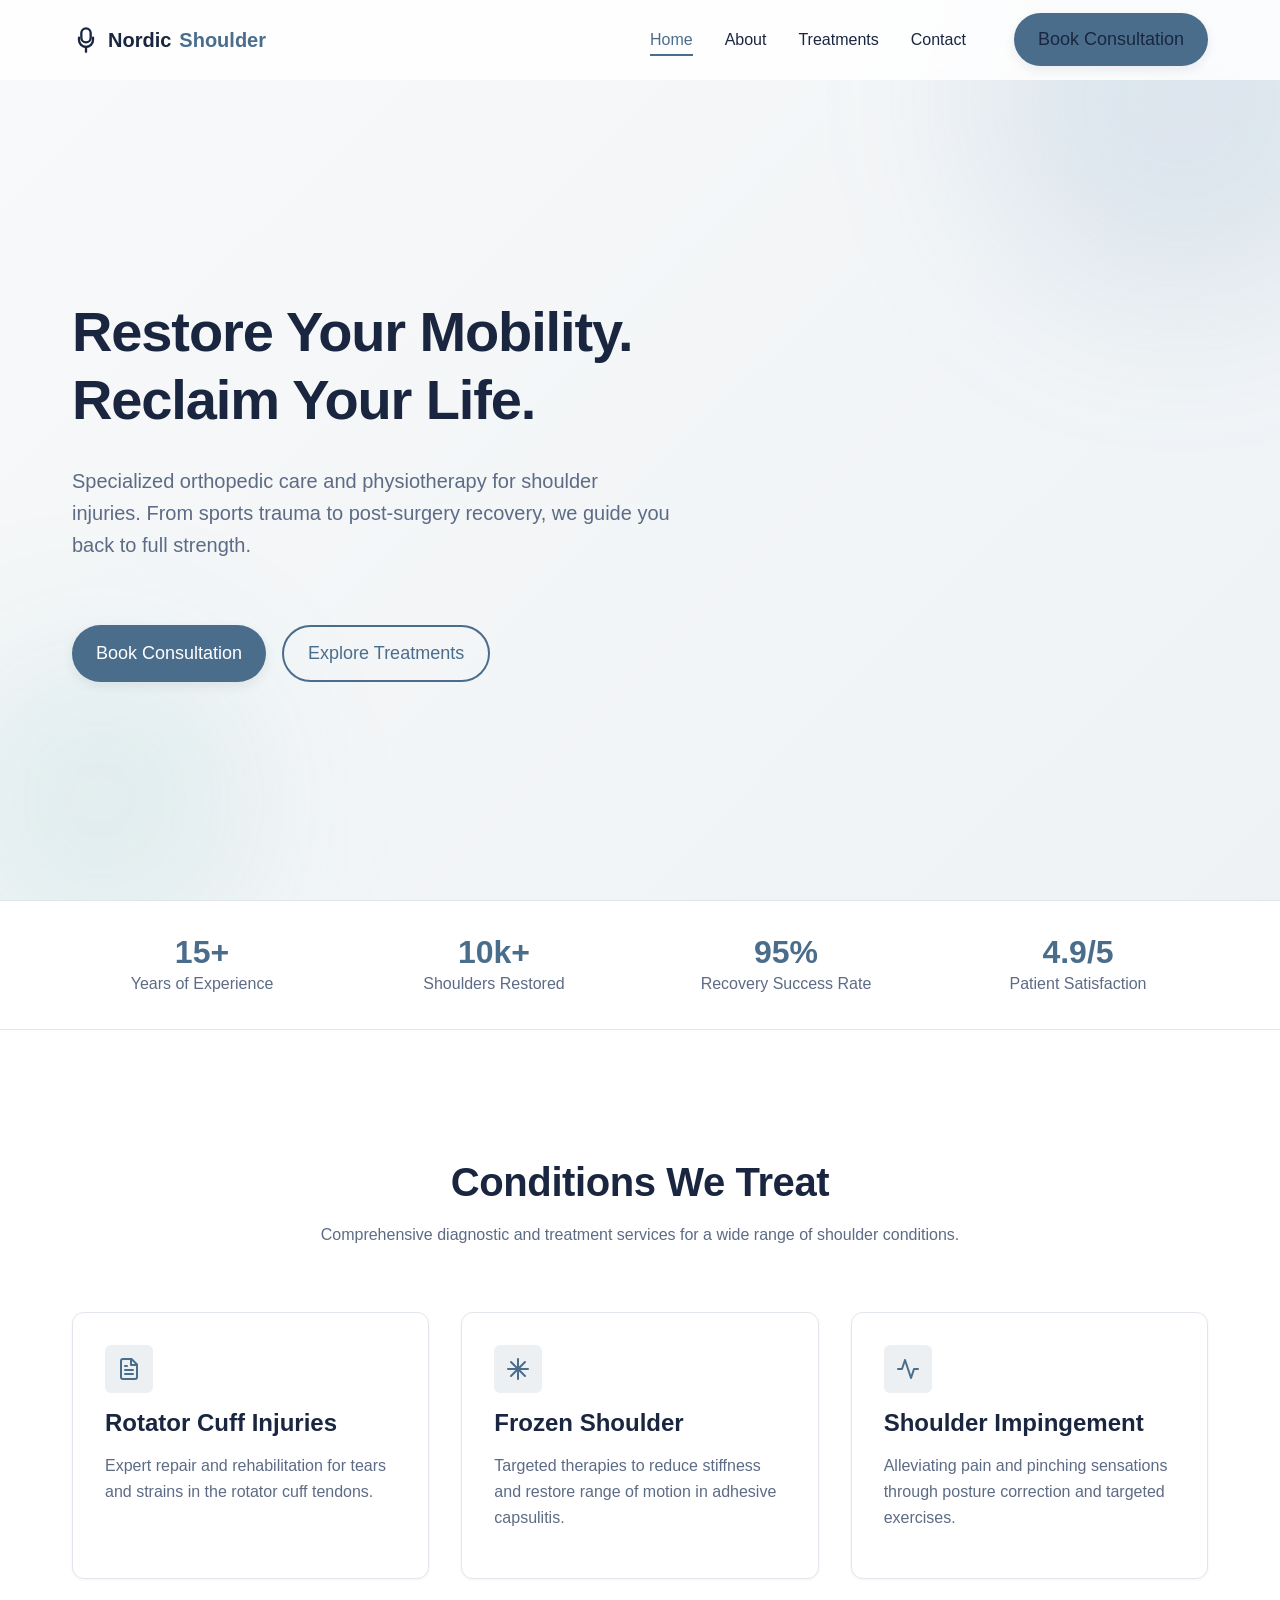
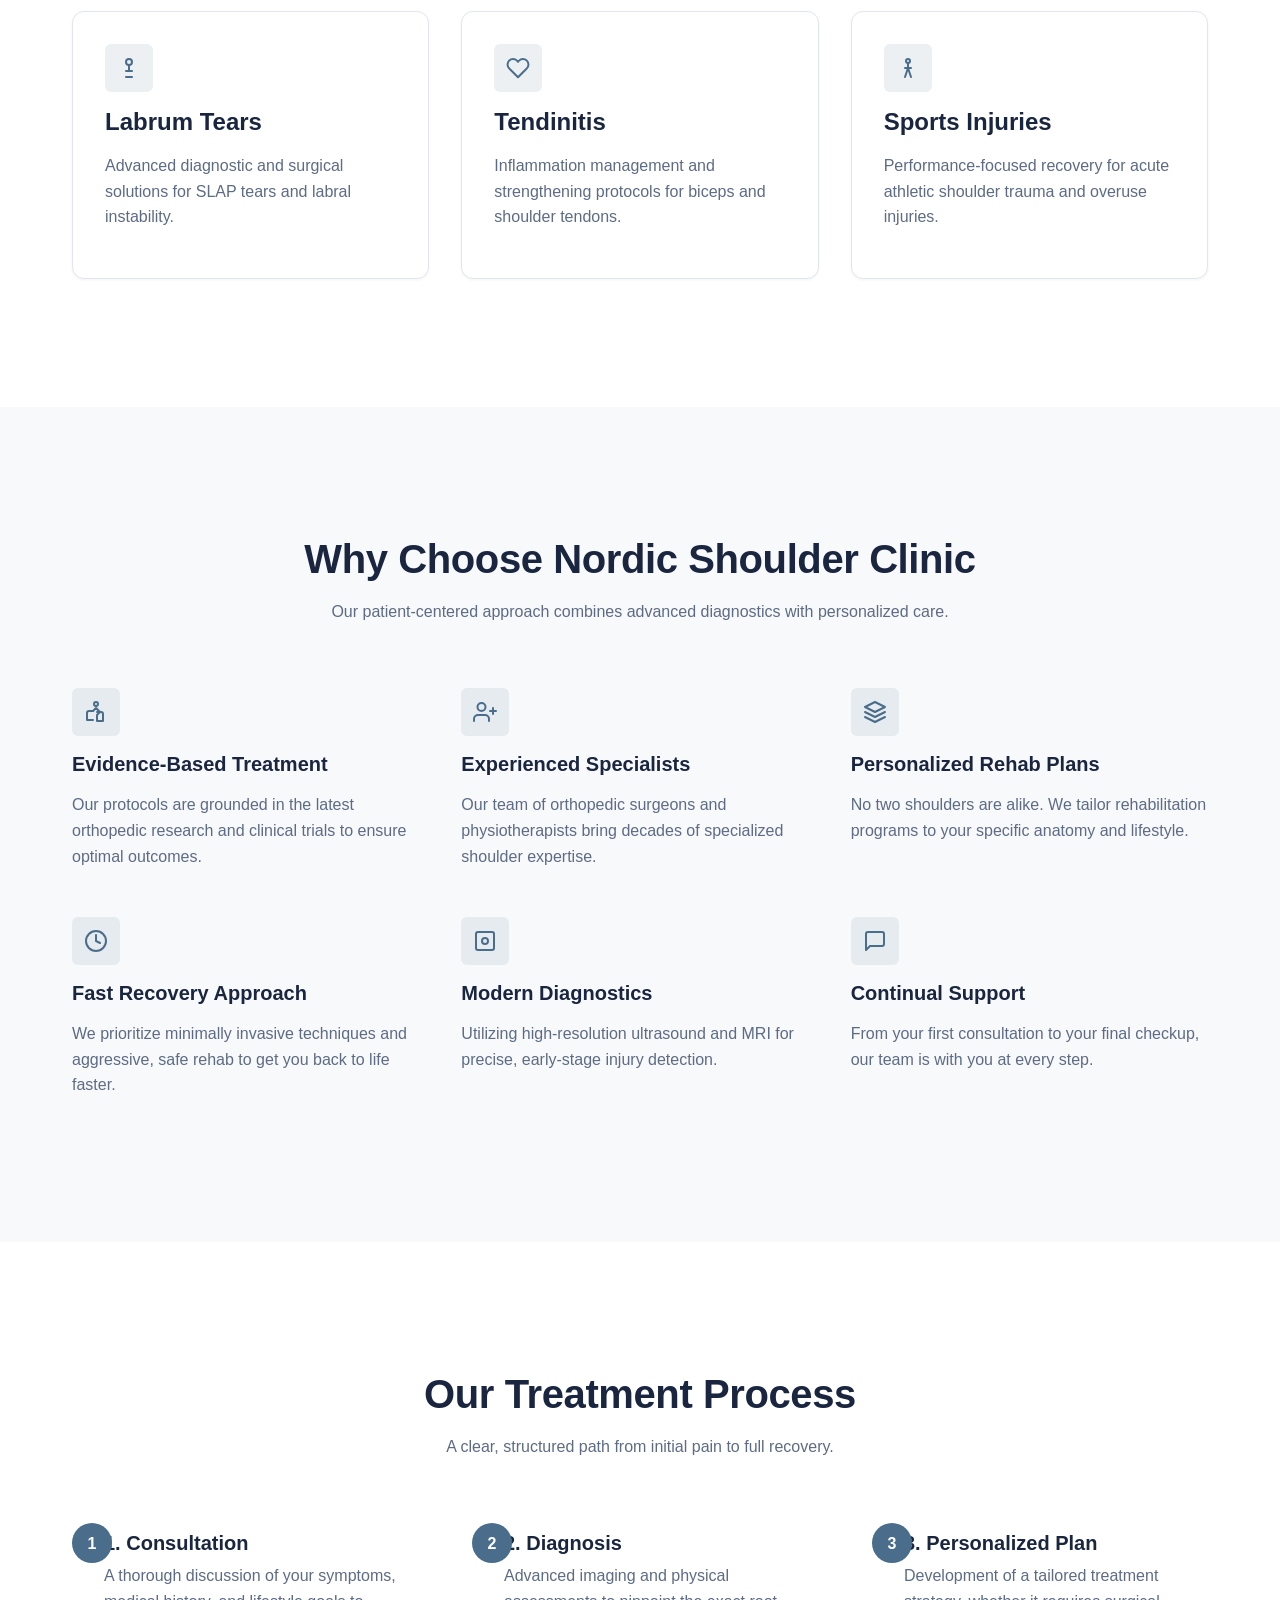
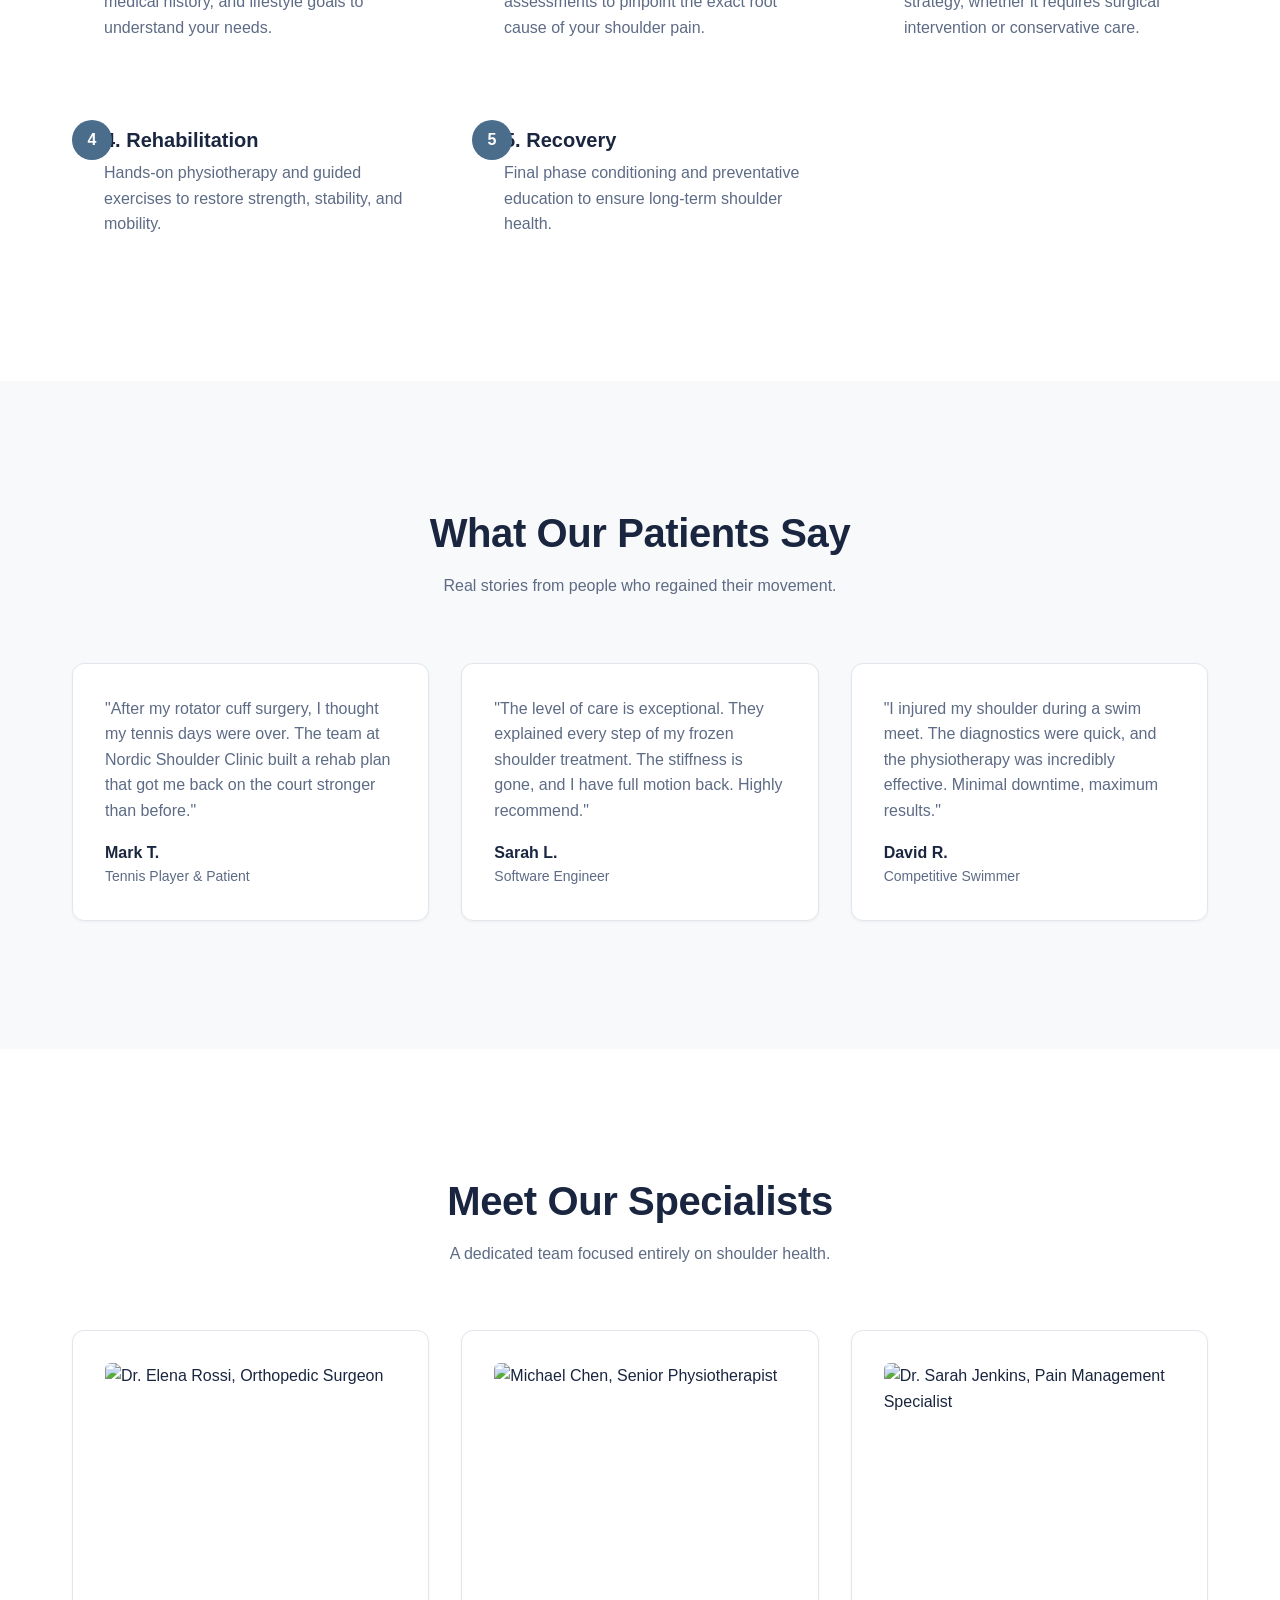
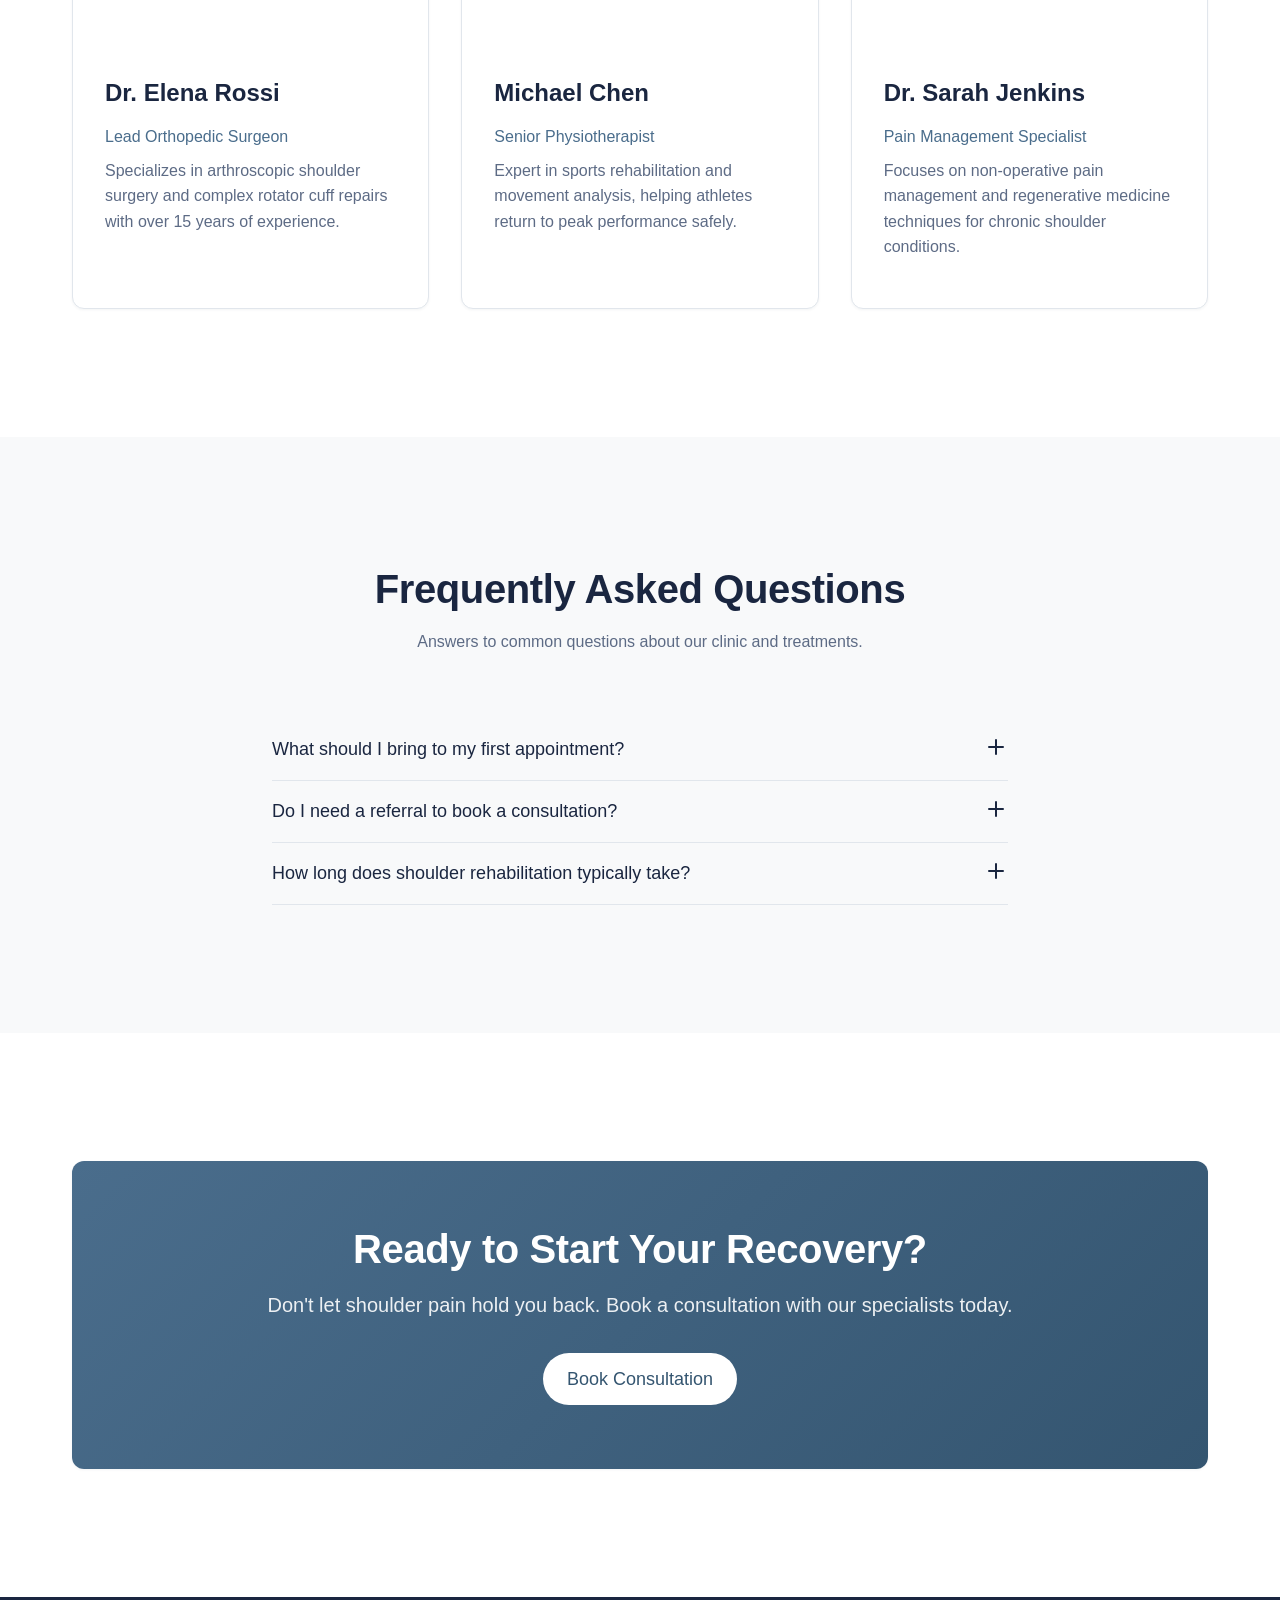
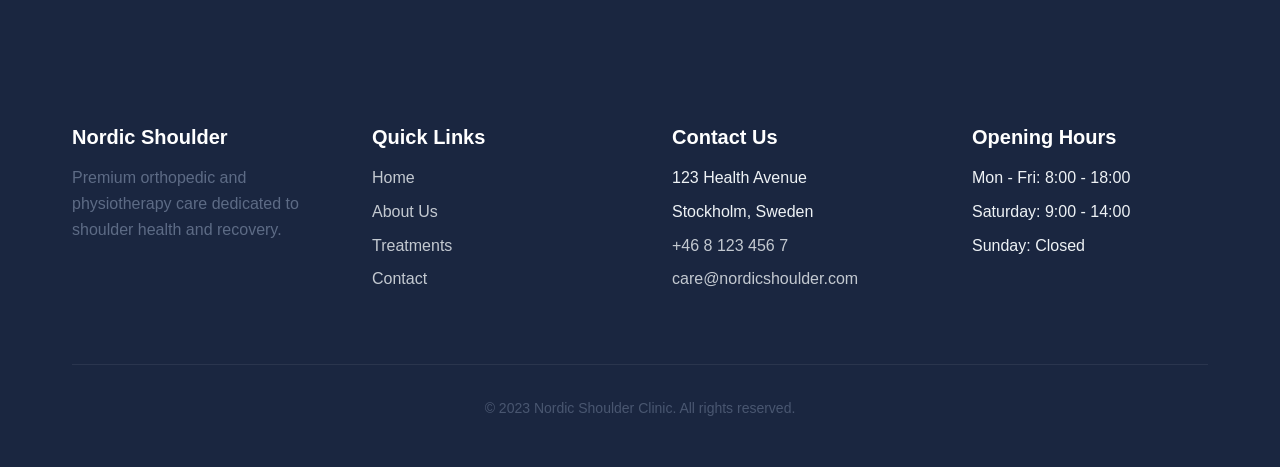
==== commit bbbfaae1: "Generate site via Klar (6 files)" ====
--- a/index.html
+++ b/index.html
@@ -1,384 +1,446 @@
 <!DOCTYPE html>
 <html lang="en">
 <head>
-  <meta charset="UTF-8">
-  <meta name="viewport" content="width=device-width, initial-scale=1.0">
-  <title>Nordic Shoulder Clinic | Premier Orthopedic Rehabilitation</title>
-  <meta name="description" content="Specialized shoulder injury clinic offering premium rehabilitation, sports injury recovery, and post-surgery physiotherapy. Book your consultation today.">
-  <link rel="stylesheet" href="style.css">
+    <meta charset="UTF-8">
+    <meta name="viewport" content="width=device-width, initial-scale=1.0">
+    <title>Nordic Shoulder Clinic | Premium Orthopedic & Physiotherapy Care</title>
+    <meta name="description" content="Specialized shoulder injury clinic offering orthopedic assessment, physiotherapy, post-surgery recovery, and pain management. Book your consultation today.">
+    <link rel="stylesheet" href="style.css">
 </head>
 <body>
 
-  <!-- Header & Navigation -->
-  <header class="site-header" id="site-header">
-    <div class="container navbar">
-      <a href="index.html" class="logo">
-        <svg width="32" height="32" viewBox="0 0 24 24" fill="none" stroke="currentColor" stroke-width="2" stroke-linecap="round" stroke-linejoin="round">
-          <path d="M12 2L4 6v6c0 5.5 3.8 10.7 8 12 4.2-1.3 8-6.5 8-12V6l-8-4z"></path>
-          <path d="M9 12h6"></path>
-          <path d="M12 9v6"></path>
-        </svg>
-        Nordic Shoulder Clinic
-      </a>
-      
-      <nav class="nav-links" id="nav-links">
-        <a href="index.html" class="active">Home</a>
-        <a href="about.html">About</a>
-        <a href="treatments.html">Treatments</a>
-        <a href="contact.html">Contact</a>
-      </nav>
-
-      <div class="nav-actions">
-        <button class="theme-toggle" id="theme-toggle" aria-label="Toggle dark mode">
-          <svg id="theme-icon-sun" width="20" height="20" viewBox="0 0 24 24" fill="none" stroke="currentColor" stroke-width="2" stroke-linecap="round" stroke-linejoin="round">
-            <circle cx="12" cy="12" r="5"></circle>
-            <line x1="12" y1="1" x2="12" y2="3"></line>
-            <line x1="12" y1="21" x2="12" y2="23"></line>
-            <line x1="4.22" y1="4.22" x2="5.64" y2="5.64"></line>
-            <line x1="18.36" y1="18.36" x2="19.78" y2="19.78"></line>
-            <line x1="1" y1="12" x2="3" y2="12"></line>
-            <line x1="21" y1="12" x2="23" y2="12"></line>
-            <line x1="4.22" y1="19.78" x2="5.64" y2="18.36"></line>
-            <line x1="18.36" y1="5.64" x2="19.78" y2="4.22"></line>
-          </svg>
-          <svg id="theme-icon-moon" width="20" height="20" viewBox="0 0 24 24" fill="none" stroke="currentColor" stroke-width="2" stroke-linecap="round" stroke-linejoin="round" style="display:none;">
-            <path d="M21 12.79A9 9 0 1 1 11.21 3 7 7 0 0 0 21 12.79z"></path>
-          </svg>
-        </button>
-        <a href="contact.html" class="btn btn-primary">Book Consultation</a>
-        <button class="nav-toggle" id="nav-toggle" aria-label="Toggle menu">
-          <span></span><span></span><span></span>
-        </button>
-      </div>
-    </div>
-  </header>
-
-  <main>
-    <!-- Hero Section -->
-    <section class="hero">
-      <div class="container flex" style="align-items: center; gap: var(--space-2xl);">
-        <div class="hero-content reveal">
-          <h1>Regain Your Movement, Restore Your Strength</h1>
-          <p>Expert diagnosis, personalized rehabilitation, and advanced pain management for shoulder injuries. Let our specialized orthopedic team guide you back to full mobility.</p>
-          <div class="hero-actions">
-            <a href="contact.html" class="btn btn-primary">Book Consultation</a>
-            <a href="treatments.html" class="btn btn-secondary">Explore Treatments</a>
-          </div>
+    <!-- Header / Navigation -->
+    <header class="site-header" id="siteHeader">
+        <div class="container nav-wrapper">
+            <a href="index.html" class="logo">
+                <svg width="28" height="28" viewBox="0 0 24 24" fill="none" stroke="currentColor" stroke-width="2" stroke-linecap="round" stroke-linejoin="round">
+                    <path d="M12 2a4 4 0 0 0-4 4v4a4 4 0 0 0 8 0V6a4 4 0 0 0-4-4z"></path>
+                    <path d="M6 10v2a6 6 0 0 0 12 0v-2"></path>
+                    <path d="M12 18v4"></path>
+                </svg>
+                Nordic<span>Shoulder</span>
+            </a>
+            <nav class="nav-links" id="navLinks">
+                <a href="index.html" class="active">Home</a>
+                <a href="about.html">About</a>
+                <a href="treatments.html">Treatments</a>
+                <a href="contact.html">Contact</a>
+                <a href="contact.html" class="btn btn-primary" style="margin-left: 1rem;">Book Consultation</a>
+            </nav>
+            <button class="menu-toggle" id="menuToggle" aria-label="Toggle menu" aria-expanded="false">
+                <span></span>
+                <span></span>
+                <span></span>
+            </button>
         </div>
-        <div class="hero-image reveal" style="flex: 1; min-width: 300px;">
-          <img src="https://images.unsplash.com/photo-1576091160399-115ba7985955?auto=format&fit=crop&w=800&q=80" 
-               alt="Physiotherapist assisting patient with shoulder rehabilitation" 
-               loading="eager"
-               width="800" 
-               height="600"
-               style="border-radius: var(--radius-lg); box-shadow: var(--shadow-lg);">
+    </header>
+
+    <main>
+        <!-- Hero Section -->
+        <section class="hero">
+            <div class="hero-bg-accent hero-bg-accent-1"></div>
+            <div class="hero-bg-accent hero-bg-accent-2"></div>
+            <div class="container">
+                <div class="hero-content reveal">
+                    <h1>Restore Your Mobility. Reclaim Your Life.</h1>
+                    <p class="hero-subtitle">Specialized orthopedic care and physiotherapy for shoulder injuries. From sports trauma to post-surgery recovery, we guide you back to full strength.</p>
+                    <div class="hero-ctas">
+                        <a href="contact.html" class="btn btn-primary">Book Consultation</a>
+                        <a href="treatments.html" class="btn btn-secondary">Explore Treatments</a>
+                    </div>
+                </div>
+            </div>
+        </section>
+
+        <!-- Trust Bar -->
+        <section class="trust-bar">
+            <div class="container">
+                <div class="trust-items reveal">
+                    <div class="trust-item">
+                        <h3>15+</h3>
+                        <p>Years of Experience</p>
+                    </div>
+                    <div class="trust-item">
+                        <h3>10k+</h3>
+                        <p>Shoulders Restored</p>
+                    </div>
+                    <div class="trust-item">
+                        <h3>95%</h3>
+                        <p>Recovery Success Rate</p>
+                    </div>
+                    <div class="trust-item">
+                        <h3>4.9/5</h3>
+                        <p>Patient Satisfaction</p>
+                    </div>
+                </div>
+            </div>
+        </section>
+
+        <!-- Conditions Section -->
+        <section class="section">
+            <div class="container">
+                <div class="text-center mb-lg reveal">
+                    <h2>Conditions We Treat</h2>
+                    <p>Comprehensive diagnostic and treatment services for a wide range of shoulder conditions.</p>
+                </div>
+                <div class="grid grid-3">
+                    <!-- Card 1 -->
+                    <article class="card reveal">
+                        <div class="card-icon">
+                            <svg width="24" height="24" viewBox="0 0 24 24" fill="none" stroke="currentColor" stroke-width="2" stroke-linecap="round" stroke-linejoin="round">
+                                <path d="M14.5 2H6a2 2 0 0 0-2 2v16a2 2 0 0 0 2 2h12a2 2 0 0 0 2-2V7.5L14.5 2z"/>
+                                <polyline points="14 2 14 8 20 8"/>
+                                <line x1="16" y1="13" x2="8" y2="13"/>
+                                <line x1="16" y1="17" x2="8" y2="17"/>
+                                <line x1="10" y1="9" x2="8" y2="9"/>
+                            </svg>
+                        </div>
+                        <h3>Rotator Cuff Injuries</h3>
+                        <p>Expert repair and rehabilitation for tears and strains in the rotator cuff tendons.</p>
+                    </article>
+                    <!-- Card 2 -->
+                    <article class="card reveal">
+                        <div class="card-icon">
+                            <svg width="24" height="24" viewBox="0 0 24 24" fill="none" stroke="currentColor" stroke-width="2" stroke-linecap="round" stroke-linejoin="round">
+                                <line x1="12" y1="2" x2="12" y2="22"/>
+                                <path d="M2 12h20"/>
+                                <path d="M5 5l14 14"/>
+                                <path d="M19 5L5 19"/>
+                            </svg>
+                        </div>
+                        <h3>Frozen Shoulder</h3>
+                        <p>Targeted therapies to reduce stiffness and restore range of motion in adhesive capsulitis.</p>
+                    </article>
+                    <!-- Card 3 -->
+                    <article class="card reveal">
+                        <div class="card-icon">
+                            <svg width="24" height="24" viewBox="0 0 24 24" fill="none" stroke="currentColor" stroke-width="2" stroke-linecap="round" stroke-linejoin="round">
+                                <path d="M22 12h-4l-3 9L9 3l-3 9H2"/>
+                            </svg>
+                        </div>
+                        <h3>Shoulder Impingement</h3>
+                        <p>Alleviating pain and pinching sensations through posture correction and targeted exercises.</p>
+                    </article>
+                    <!-- Card 4 -->
+                    <article class="card reveal">
+                        <div class="card-icon">
+                            <svg width="24" height="24" viewBox="0 0 24 24" fill="none" stroke="currentColor" stroke-width="2" stroke-linecap="round" stroke-linejoin="round">
+                                <circle cx="12" cy="6" r="3"/>
+                                <path d="M12 9v6"/>
+                                <path d="M9 15h6"/>
+                                <path d="M9 21h6"/>
+                            </svg>
+                        </div>
+                        <h3>Labrum Tears</h3>
+                        <p>Advanced diagnostic and surgical solutions for SLAP tears and labral instability.</p>
+                    </article>
+                    <!-- Card 5 -->
+                    <article class="card reveal">
+                        <div class="card-icon">
+                            <svg width="24" height="24" viewBox="0 0 24 24" fill="none" stroke="currentColor" stroke-width="2" stroke-linecap="round" stroke-linejoin="round">
+                                <path d="M20.84 4.61a5.5 5.5 0 0 0-7.78 0L12 5.67l-1.06-1.06a5.5 5.5 0 0 0-7.78 7.78l1.06 1.06L12 21.23l7.78-7.78 1.06-1.06a5.5 5.5 0 0 0 0-7.78z"/>
+                            </svg>
+                        </div>
+                        <h3>Tendinitis</h3>
+                        <p>Inflammation management and strengthening protocols for biceps and shoulder tendons.</p>
+                    </article>
+                    <!-- Card 6 -->
+                    <article class="card reveal">
+                        <div class="card-icon">
+                            <svg width="24" height="24" viewBox="0 0 24 24" fill="none" stroke="currentColor" stroke-width="2" stroke-linecap="round" stroke-linejoin="round">
+                                <circle cx="12" cy="5" r="2"/>
+                                <path d="M12 7v5l-3 9"/>
+                                <path d="M12 12l3 9"/>
+                                <path d="M9 12h6"/>
+                            </svg>
+                        </div>
+                        <h3>Sports Injuries</h3>
+                        <p>Performance-focused recovery for acute athletic shoulder trauma and overuse injuries.</p>
+                    </article>
+                </div>
+            </div>
+        </section>
+
+        <!-- Why Choose Us -->
+        <section class="section section-alt">
+            <div class="container">
+                <div class="text-center mb-lg reveal">
+                    <h2>Why Choose Nordic Shoulder Clinic</h2>
+                    <p>Our patient-centered approach combines advanced diagnostics with personalized care.</p>
+                </div>
+                <div class="grid grid-3">
+                    <div class="reveal">
+                        <div class="card-icon">
+                            <svg width="24" height="24" viewBox="0 0 24 24" fill="none" stroke="currentColor" stroke-width="2" stroke-linecap="round" stroke-linejoin="round">
+                                <path d="M9 11H5a2 2 0 0 0-2 2v7h6"/>
+                                <path d="M9 11l3-3 4 4-3 3v6h6v-7a2 2 0 0 0-2-2h-4"/>
+                                <circle cx="12" cy="4" r="2"/>
+                            </svg>
+                        </div>
+                        <h4>Evidence-Based Treatment</h4>
+                        <p>Our protocols are grounded in the latest orthopedic research and clinical trials to ensure optimal outcomes.</p>
+                    </div>
+                    <div class="reveal">
+                        <div class="card-icon">
+                            <svg width="24" height="24" viewBox="0 0 24 24" fill="none" stroke="currentColor" stroke-width="2" stroke-linecap="round" stroke-linejoin="round">
+                                <path d="M16 21v-2a4 4 0 0 0-4-4H5a4 4 0 0 0-4 4v2"/>
+                                <circle cx="8.5" cy="7" r="4"/>
+                                <path d="M20 8v6"/>
+                                <path d="M23 11h-6"/>
+                            </svg>
+                        </div>
+                        <h4>Experienced Specialists</h4>
+                        <p>Our team of orthopedic surgeons and physiotherapists bring decades of specialized shoulder expertise.</p>
+                    </div>
+                    <div class="reveal">
+                        <div class="card-icon">
+                            <svg width="24" height="24" viewBox="0 0 24 24" fill="none" stroke="currentColor" stroke-width="2" stroke-linecap="round" stroke-linejoin="round">
+                                <path d="M12 2L2 7l10 5 10-5-10-5z"/>
+                                <path d="M2 17l10 5 10-5"/>
+                                <path d="M2 12l10 5 10-5"/>
+                            </svg>
+                        </div>
+                        <h4>Personalized Rehab Plans</h4>
+                        <p>No two shoulders are alike. We tailor rehabilitation programs to your specific anatomy and lifestyle.</p>
+                    </div>
+                    <div class="reveal">
+                        <div class="card-icon">
+                            <svg width="24" height="24" viewBox="0 0 24 24" fill="none" stroke="currentColor" stroke-width="2" stroke-linecap="round" stroke-linejoin="round">
+                                <circle cx="12" cy="12" r="10"/>
+                                <path d="M12 6v6l4 2"/>
+                            </svg>
+                        </div>
+                        <h4>Fast Recovery Approach</h4>
+                        <p>We prioritize minimally invasive techniques and aggressive, safe rehab to get you back to life faster.</p>
+                    </div>
+                    <div class="reveal">
+                        <div class="card-icon">
+                            <svg width="24" height="24" viewBox="0 0 24 24" fill="none" stroke="currentColor" stroke-width="2" stroke-linecap="round" stroke-linejoin="round">
+                                <rect x="3" y="3" width="18" height="18" rx="2" ry="2"/>
+                                <circle cx="12" cy="12" r="3"/>
+                            </svg>
+                        </div>
+                        <h4>Modern Diagnostics</h4>
+                        <p>Utilizing high-resolution ultrasound and MRI for precise, early-stage injury detection.</p>
+                    </div>
+                    <div class="reveal">
+                        <div class="card-icon">
+                            <svg width="24" height="24" viewBox="0 0 24 24" fill="none" stroke="currentColor" stroke-width="2" stroke-linecap="round" stroke-linejoin="round">
+                                <path d="M21 15a2 2 0 0 1-2 2H7l-4 4V5a2 2 0 0 1 2-2h14a2 2 0 0 1 2 2z"/>
+                            </svg>
+                        </div>
+                        <h4>Continual Support</h4>
+                        <p>From your first consultation to your final checkup, our team is with you at every step.</p>
+                    </div>
+                </div>
+            </div>
+        </section>
+
+        <!-- Treatment Process -->
+        <section class="section">
+            <div class="container">
+                <div class="text-center mb-lg reveal">
+                    <h2>Our Treatment Process</h2>
+                    <p>A clear, structured path from initial pain to full recovery.</p>
+                </div>
+                <div class="process-steps">
+                    <div class="process-step reveal">
+                        <h4>1. Consultation</h4>
+                        <p>A thorough discussion of your symptoms, medical history, and lifestyle goals to understand your needs.</p>
+                    </div>
+                    <div class="process-step reveal">
+                        <h4>2. Diagnosis</h4>
+                        <p>Advanced imaging and physical assessments to pinpoint the exact root cause of your shoulder pain.</p>
+                    </div>
+                    <div class="process-step reveal">
+                        <h4>3. Personalized Plan</h4>
+                        <p>Development of a tailored treatment strategy, whether it requires surgical intervention or conservative care.</p>
+                    </div>
+                    <div class="process-step reveal">
+                        <h4>4. Rehabilitation</h4>
+                        <p>Hands-on physiotherapy and guided exercises to restore strength, stability, and mobility.</p>
+                    </div>
+                    <div class="process-step reveal">
+                        <h4>5. Recovery</h4>
+                        <p>Final phase conditioning and preventative education to ensure long-term shoulder health.</p>
+                    </div>
+                </div>
+            </div>
+        </section>
+
+        <!-- Testimonials -->
+        <section class="section section-alt">
+            <div class="container">
+                <div class="text-center mb-lg reveal">
+                    <h2>What Our Patients Say</h2>
+                    <p>Real stories from people who regained their movement.</p>
+                </div>
+                <div class="grid grid-3">
+                    <article class="card reveal">
+                        <p>"After my rotator cuff surgery, I thought my tennis days were over. The team at Nordic Shoulder Clinic built a rehab plan that got me back on the court stronger than before."</p>
+                        <div style="margin-top: 1rem; font-weight: 600; color: var(--color-text);">Mark T.</div>
+                        <div style="font-size: 0.875rem; color: var(--color-text-muted);">Tennis Player & Patient</div>
+                    </article>
+                    <article class="card reveal">
+                        <p>"The level of care is exceptional. They explained every step of my frozen shoulder treatment. The stiffness is gone, and I have full motion back. Highly recommend."</p>
+                        <div style="margin-top: 1rem; font-weight: 600; color: var(--color-text);">Sarah L.</div>
+                        <div style="font-size: 0.875rem; color: var(--color-text-muted);">Software Engineer</div>
+                    </article>
+                    <article class="card reveal">
+                        <p>"I injured my shoulder during a swim meet. The diagnostics were quick, and the physiotherapy was incredibly effective. Minimal downtime, maximum results."</p>
+                        <div style="margin-top: 1rem; font-weight: 600; color: var(--color-text);">David R.</div>
+                        <div style="font-size: 0.875rem; color: var(--color-text-muted);">Competitive Swimmer</div>
+                    </article>
+                </div>
+            </div>
+        </section>
+
+        <!-- Specialists Preview -->
+        <section class="section">
+            <div class="container">
+                <div class="text-center mb-lg reveal">
+                    <h2>Meet Our Specialists</h2>
+                    <p>A dedicated team focused entirely on shoulder health.</p>
+                </div>
+                <div class="grid grid-3">
+                    <article class="card reveal">
+                        <img src="https://images.unsplash.com/photo-1612349317150-e413f6a5b16d?q=80&w=600&auto=format&fit=crop" alt="Dr. Elena Rossi, Orthopedic Surgeon" class="specialist-img" loading="lazy">
+                        <h3>Dr. Elena Rossi</h3>
+                        <p style="color: var(--color-primary); margin-bottom: 0.5rem;">Lead Orthopedic Surgeon</p>
+                        <p>Specializes in arthroscopic shoulder surgery and complex rotator cuff repairs with over 15 years of experience.</p>
+                    </article>
+                    <article class="card reveal">
+                        <img src="https://images.unsplash.com/photo-1622253692010-333f2da6031d?q=80&w=600&auto=format&fit=crop" alt="Michael Chen, Senior Physiotherapist" class="specialist-img" loading="lazy">
+                        <h3>Michael Chen</h3>
+                        <p style="color: var(--color-primary); margin-bottom: 0.5rem;">Senior Physiotherapist</p>
+                        <p>Expert in sports rehabilitation and movement analysis, helping athletes return to peak performance safely.</p>
+                    </article>
+                    <article class="card reveal">
+                        <img src="https://images.unsplash.com/photo-1594824476967-48c8b964273f?q=80&w=600&auto=format&fit=crop" alt="Dr. Sarah Jenkins, Pain Management Specialist" class="specialist-img" loading="lazy">
+                        <h3>Dr. Sarah Jenkins</h3>
+                        <p style="color: var(--color-primary); margin-bottom: 0.5rem;">Pain Management Specialist</p>
+                        <p>Focuses on non-operative pain management and regenerative medicine techniques for chronic shoulder conditions.</p>
+                    </article>
+                </div>
+            </div>
+        </section>
+
+        <!-- FAQ Section -->
+        <section class="section section-alt">
+            <div class="container" style="max-width: 800px;">
+                <div class="text-center mb-lg reveal">
+                    <h2>Frequently Asked Questions</h2>
+                    <p>Answers to common questions about our clinic and treatments.</p>
+                </div>
+                
+                <div class="reveal">
+                    <div class="accordion-item">
+                        <button class="accordion-header">
+                            What should I bring to my first appointment?
+                            <span class="accordion-icon">
+                                <svg width="24" height="24" viewBox="0 0 24 24" fill="none" stroke="currentColor" stroke-width="2" stroke-linecap="round" stroke-linejoin="round">
+                                    <line x1="12" y1="5" x2="12" y2="19"></line>
+                                    <line x1="5" y1="12" x2="19" y2="12"></line>
+                                </svg>
+                            </span>
+                        </button>
+                        <div class="accordion-content">
+                            <div class="accordion-content-inner">
+                                Please bring any recent imaging results (X-rays, MRIs), a list of current medications, your insurance card, and comfortable clothing that allows easy access to your shoulder area.
+                            </div>
+                        </div>
+                    </div>
+
+                    <div class="accordion-item">
+                        <button class="accordion-header">
+                            Do I need a referral to book a consultation?
+                            <span class="accordion-icon">
+                                <svg width="24" height="24" viewBox="0 0 24 24" fill="none" stroke="currentColor" stroke-width="2" stroke-linecap="round" stroke-linejoin="round">
+                                    <line x1="12" y1="5" x2="12" y2="19"></line>
+                                    <line x1="5" y1="12" x2="19" y2="12"></line>
+                                </svg>
+                            </span>
+                        </button>
+                        <div class="accordion-content">
+                            <div class="accordion-content-inner">
+                                While a referral from your general practitioner is appreciated and often helps with insurance claims, it is not strictly required to book an initial consultation with our specialists.
+                            </div>
+                        </div>
+                    </div>
+
+                    <div class="accordion-item">
+                        <button class="accordion-header">
+                            How long does shoulder rehabilitation typically take?
+                            <span class="accordion-icon">
+                                <svg width="24" height="24" viewBox="0 0 24 24" fill="none" stroke="currentColor" stroke-width="2" stroke-linecap="round" stroke-linejoin="round">
+                                    <line x1="12" y1="5" x2="12" y2="19"></line>
+                                    <line x1="5" y1="12" x2="19" y2="12"></line>
+                                </svg>
+                            </span>
+                        </button>
+                        <div class="accordion-content">
+                            <div class="accordion-content-inner">
+                                Recovery times vary greatly depending on the injury and treatment. Minor impingements may resolve in 4-6 weeks, while post-surgical rotator cuff repairs can take 4-6 months for full recovery. We will provide a specific timeline during your consultation.
+                            </div>
+                        </div>
+                    </div>
+                </div>
+            </div>
+        </section>
+
+        <!-- Final CTA -->
+        <section class="section">
+            <div class="container">
+                <div class="card reveal" style="background: linear-gradient(135deg, var(--color-primary) 0%, var(--color-primary-dark) 100%); color: var(--color-white); text-align: center; padding: 4rem 2rem; border: none;">
+                    <h2 style="color: var(--color-white);">Ready to Start Your Recovery?</h2>
+                    <p style="color: rgba(255,255,255,0.9); font-size: 1.25rem; margin-bottom: 2rem;">Don't let shoulder pain hold you back. Book a consultation with our specialists today.</p>
+                    <a href="contact.html" class="btn btn-white">Book Consultation</a>
+                </div>
+            </div>
+        </section>
+    </main>
+
+    <!-- Footer -->
+    <footer class="site-footer">
+        <div class="container">
+            <div class="footer-grid">
+                <div class="footer-col">
+                    <h4>Nordic Shoulder</h4>
+                    <p>Premium orthopedic and physiotherapy care dedicated to shoulder health and recovery.</p>
+                </div>
+                <div class="footer-col">
+                    <h4>Quick Links</h4>
+                    <ul>
+                        <li><a href="index.html">Home</a></li>
+                        <li><a href="about.html">About Us</a></li>
+                        <li><a href="treatments.html">Treatments</a></li>
+                        <li><a href="contact.html">Contact</a></li>
+                    </ul>
+                </div>
+                <div class="footer-col">
+                    <h4>Contact Us</h4>
+                    <ul>
+                        <li>123 Health Avenue</li>
+                        <li>Stockholm, Sweden</li>
+                        <li><a href="tel:+4681234567">+46 8 123 456 7</a></li>
+                        <li><a href="mailto:care@nordicshoulder.com">care@nordicshoulder.com</a></li>
+                    </ul>
+                </div>
+                <div class="footer-col">
+                    <h4>Opening Hours</h4>
+                    <ul>
+                        <li>Mon - Fri: 8:00 - 18:00</li>
+                        <li>Saturday: 9:00 - 14:00</li>
+                        <li>Sunday: Closed</li>
+                    </ul>
+                </div>
+            </div>
+            <div class="footer-bottom">
+                <p>&copy; 2023 Nordic Shoulder Clinic. All rights reserved.</p>
+            </div>
         </div>
-      </div>
-      <div class="hero-bg-accent"></div>
-    </section>
-
-    <!-- Trust Bar -->
-    <section class="trust-bar">
-      <div class="container grid grid-4">
-        <div class="trust-item reveal">
-          <div class="trust-number">15+</div>
-          <p>Years of Experience</p>
-        </div>
-        <div class="trust-item reveal">
-          <div class="trust-number">98%</div>
-          <p>Patient Satisfaction</p>
-        </div>
-        <div class="trust-item reveal">
-          <div class="trust-number">5000+</div>
-          <p>Successful Recoveries</p>
-        </div>
-        <div class="trust-item reveal">
-          <div class="trust-number">10+</div>
-          <p>Expert Specialists</p>
-        </div>
-      </div>
-    </section>
-
-    <!-- Conditions Section -->
-    <section class="section">
-      <div class="container">
-        <div class="section-header reveal">
-          <h2>Conditions We Treat</h2>
-          <p>Comprehensive care for a wide range of shoulder injuries and orthopedic conditions.</p>
-        </div>
-        <div class="grid grid-3">
-          <article class="card icon-card reveal">
-            <svg viewBox="0 0 24 24" fill="none" stroke="currentColor" stroke-width="2" stroke-linecap="round" stroke-linejoin="round"><path d="M12 2L4 6v6c0 5.5 3.8 10.7 8 12 4.2-1.3 8-6.5 8-12V6l-8-4z"></path><path d="M9 12h6"></path></svg>
-            <h3>Rotator Cuff Injuries</h3>
-            <p>Specialized rehabilitation for tears and tendinitis to restore strength and range of motion.</p>
-          </article>
-          <article class="card icon-card reveal">
-            <svg viewBox="0 0 24 24" fill="none" stroke="currentColor" stroke-width="2" stroke-linecap="round" stroke-linejoin="round"><circle cx="12" cy="12" r="10"></circle><line x1="12" y1="8" x2="12" y2="16"></line><line x1="8" y1="12" x2="16" y2="12"></line></svg>
-            <h3>Frozen Shoulder</h3>
-            <p>Targeted manual therapy and stretching protocols to relieve stiffness and regain mobility.</p>
-          </article>
-          <article class="card icon-card reveal">
-            <svg viewBox="0 0 24 24" fill="none" stroke="currentColor" stroke-width="2" stroke-linecap="round" stroke-linejoin="round"><path d="M12 22s8-4 8-10V5l-8-3-8 3v7c0 6 8 10 8 10z"></path></svg>
-            <h3>Shoulder Impingement</h3>
-            <p>Evidence-based treatments to reduce inflammation and correct biomechanical imbalances.</p>
-          </article>
-          <article class="card icon-card reveal">
-            <svg viewBox="0 0 24 24" fill="none" stroke="currentColor" stroke-width="2" stroke-linecap="round" stroke-linejoin="round"><path d="M12 2L2 12l10 10 10-10L12 2z"></path><path d="M12 8v8"></path></svg>
-            <h3>Labrum Tears</h3>
-            <p>Advanced diagnostic and therapeutic approaches for SLAP tears and Bankart lesions.</p>
-          </article>
-          <article class="card icon-card reveal">
-            <svg viewBox="0 0 24 24" fill="none" stroke="currentColor" stroke-width="2" stroke-linecap="round" stroke-linejoin="round"><path d="M12 2v20M2 12h20"></path></svg>
-            <h3>Tendinitis</h3>
-            <p>Structured loading programs to treat tendon inflammation and promote long-term healing.</p>
-          </article>
-          <article class="card icon-card reveal">
-            <svg viewBox="0 0 24 24" fill="none" stroke="currentColor" stroke-width="2" stroke-linecap="round" stroke-linejoin="round"><circle cx="12" cy="12" r="10"></circle><path d="M12 6v6l4 2"></path></svg>
-            <h3>Sports Injuries</h3>
-            <p>Return-to-sport strategies tailored for athletes to prevent re-injury and maximize performance.</p>
-          </article>
-        </div>
-      </div>
-    </section>
-
-    <!-- Why Choose Us Section -->
-    <section class="section" style="background-color: var(--color-surface); border-top: 1px solid var(--color-border); border-bottom: 1px solid var(--color-border);">
-      <div class="container">
-        <div class="section-header reveal">
-          <h2>Why Choose Nordic Shoulder Clinic</h2>
-          <p>Our patient-centric approach ensures you receive the highest standard of orthopedic care.</p>
-        </div>
-        <div class="grid grid-2">
-          <article class="card reveal">
-            <h3>Evidence-Based Treatment</h3>
-            <p>We utilize the latest clinical research and proven methodologies to ensure effective and safe recovery.</p>
-          </article>
-          <article class="card reveal">
-            <h3>Experienced Specialists</h3>
-            <p>Our team comprises renowned orthopedic surgeons and physiotherapists with decades of combined experience.</p>
-          </article>
-          <article class="card reveal">
-            <h3>Personalized Rehab Plans</h3>
-            <p>Every treatment plan is tailored to your specific injury, lifestyle, and recovery goals.</p>
-          </article>
-          <article class="card reveal">
-            <h3>Modern Diagnostics</h3>
-            <p>State-of-the-art imaging and biomechanical assessments for precise and early intervention.</p>
-          </article>
-        </div>
-      </div>
-    </section>
-
-    <!-- Treatment Process Timeline -->
-    <section class="section">
-      <div class="container">
-        <div class="section-header reveal">
-          <h2>Our Treatment Process</h2>
-          <p>A structured, transparent path from your first visit to full recovery.</p>
-        </div>
-        <div class="timeline">
-          <div class="timeline-item reveal">
-            <h3>1. Consultation</h3>
-            <p>Comprehensive assessment of your medical history, symptoms, and lifestyle to understand your needs.</p>
-          </div>
-          <div class="timeline-item reveal">
-            <h3>2. Diagnosis</h3>
-            <p>Advanced imaging and physical tests to pinpoint the exact cause of your shoulder pain.</p>
-          </div>
-          <div class="timeline-item reveal">
-            <h3>3. Personalized Treatment</h3>
-            <p>Development of a tailored treatment plan, ranging from manual therapy to surgical intervention if required.</p>
-          </div>
-          <div class="timeline-item reveal">
-            <h3>4. Rehabilitation</h3>
-            <p>Guided physiotherapy sessions focusing on restoring strength, flexibility, and function.</p>
-          </div>
-          <div class="timeline-item reveal">
-            <h3>5. Recovery & Prevention</h3>
-            <p>Final assessments and long-term strategies to maintain mobility and prevent future injuries.</p>
-          </div>
-        </div>
-      </div>
-    </section>
-
-    <!-- Testimonials -->
-    <section class="section" style="background-color: var(--color-surface-alt);">
-      <div class="container">
-        <div class="section-header reveal">
-          <h2>What Our Patients Say</h2>
-          <p>Real stories from individuals who regained their mobility with us.</p>
-        </div>
-        <div class="grid grid-3">
-          <article class="testimonial-card reveal">
-            <p class="testimonial-text">"After my rotator cuff surgery, I thought my tennis days were over. The team at Nordic Clinic designed a rehab plan that got me back on the court stronger than ever."</p>
-            <div class="testimonial-author">
-              <div class="author-avatar">
-                <img src="https://images.unsplash.com/photo-1500648767791-00dcc994a43e?auto=format&fit=crop&w=100&q=80" alt="Photo of Mark T." loading="lazy" width="48" height="48">
-              </div>
-              <div class="author-info">
-                <h4>Mark T.</h4>
-                <span>Amateur Athlete</span>
-              </div>
-            </div>
-          </article>
-          <article class="testimonial-card reveal">
-            <p class="testimonial-text">"The care I received for my frozen shoulder was exceptional. The therapists were incredibly knowledgeable and supportive throughout the entire process."</p>
-            <div class="testimonial-author">
-              <div class="author-avatar">
-                <img src="https://images.unsplash.com/photo-1494790108377-be9c29b29330?auto=format&fit=crop&w=100&q=80" alt="Photo of Sarah K." loading="lazy" width="48" height="48">
-              </div>
-              <div class="author-info">
-                <h4>Sarah K.</h4>
-                <span>Software Engineer</span>
-              </div>
-            </div>
-          </article>
-          <article class="testimonial-card reveal">
-            <p class="testimonial-text">"Professional, calm, and effective. I highly recommend Nordic Clinic to anyone dealing with chronic shoulder pain. They truly listen to their patients."</p>
-            <div class="testimonial-author">
-              <div class="author-avatar">
-                <img src="https://images.unsplash.com/photo-1544005313-94ddf0286df2?auto=format&fit=crop&w=100&q=80" alt="Photo of David L." loading="lazy" width="48" height="48">
-              </div>
-              <div class="author-info">
-                <h4>David L.</h4>
-                <span>Retired Teacher</span>
-              </div>
-            </div>
-          </article>
-        </div>
-      </div>
-    </section>
-
-    <!-- Specialists Preview -->
-    <section class="section">
-      <div class="container">
-        <div class="section-header reveal">
-          <h2>Meet Our Specialists</h2>
-          <p>Expert care delivered by a dedicated team of professionals.</p>
-        </div>
-        <div class="grid grid-4">
-          <article class="card specialist-card reveal">
-            <div class="specialist-avatar">
-              <img src="https://images.unsplash.com/photo-1612349317150-e413f6a5b16d?auto=format&fit=crop&w=200&q=80" alt="Dr. Anna Lindberg" loading="lazy" width="120" height="120" style="width:100%; height:100%; object-fit:cover;">
-            </div>
-            <h4>Dr. Anna Lindberg</h4>
-            <p class="text-muted" style="margin-bottom: var(--space-sm);">Lead Orthopedic Surgeon</p>
-            <p>Specializes in arthroscopic shoulder surgery and sports injuries.</p>
-          </article>
-          <article class="card specialist-card reveal">
-            <div class="specialist-avatar">
-              <img src="https://images.unsplash.com/photo-1622253692010-333f2da6031d?auto=format&fit=crop&w=200&q=80" alt="Erik Johansson" loading="lazy" width="120" height="120" style="width:100%; height:100%; object-fit:cover;">
-            </div>
-            <h4>Erik Johansson</h4>
-            <p class="text-muted" style="margin-bottom: var(--space-sm);">Senior Physiotherapist</p>
-            <p>Expert in manual therapy and post-operative rehabilitation protocols.</p>
-          </article>
-          <article class="card specialist-card reveal">
-            <div class="specialist-avatar">
-              <img src="https://images.unsplash.com/photo-1594824476967-48c8b964273f?auto=format&fit=crop&w=200&q=80" alt="Maria Svensson" loading="lazy" width="120" height="120" style="width:100%; height:100%; object-fit:cover;">
-            </div>
-            <h4>Maria Svensson</h4>
-            <p class="text-muted" style="margin-bottom: var(--space-sm);">Sports Rehab Specialist</p>
-            <p>Focuses on athletic performance recovery and biomechanical analysis.</p>
-          </article>
-          <article class="card specialist-card reveal">
-            <div class="specialist-avatar">
-              <img src="https://images.unsplash.com/photo-1537368910025-700350fe46c7?auto=format&fit=crop&w=200&q=80" alt="Dr. Lars Olsen" loading="lazy" width="120" height="120" style="width:100%; height:100%; object-fit:cover;">
-            </div>
-            <h4>Dr. Lars Olsen</h4>
-            <p class="text-muted" style="margin-bottom: var(--space-sm);">Pain Management Expert</p>
-            <p>Utilizes multimodal approaches to manage chronic and acute shoulder pain.</p>
-          </article>
-        </div>
-      </div>
-    </section>
-
-    <!-- FAQ Section -->
-    <section class="section" style="background-color: var(--color-surface-alt);">
-      <div class="container" style="max-width: 800px;">
-        <div class="section-header reveal">
-          <h2>Frequently Asked Questions</h2>
-          <p>Answers to common questions about our treatments and recovery process.</p>
-        </div>
-        <div class="accordion reveal">
-          <div class="accordion-item">
-            <button class="accordion-header">What should I bring to my first appointment? <span class="accordion-icon">+</span></button>
-            <div class="accordion-content">
-              <p>Please bring any relevant medical records, imaging results (X-rays, MRIs), a list of current medications, and comfortable clothing that allows easy access to your shoulder area.</p>
-            </div>
-          </div>
-          <div class="accordion-item">
-            <button class="accordion-header">How long does shoulder rehabilitation take? <span class="accordion-icon">+</span></button>
-            <div class="accordion-content">
-              <p>Recovery time varies depending on the severity of the injury and the individual's commitment to the rehab plan. It can range from a few weeks for minor issues to several months for post-surgical recovery.</p>
-            </div>
-          </div>
-          <div class="accordion-item">
-            <button class="accordion-header">Do I need a referral to book a consultation? <span class="accordion-icon">+</span></button>
-            <div class="accordion-content">
-              <p>While a referral is not strictly necessary, it can be helpful for providing background medical information. You can book a consultation directly through our contact page.</p>
-            </div>
-          </div>
-          <div class="accordion-item">
-            <button class="accordion-header">Is physiotherapy painful? <span class="accordion-icon">+</span></button>
-            <div class="accordion-content">
-              <p>You may experience some discomfort during rehabilitation as we work to restore mobility and strength. However, our therapists closely monitor your pain levels and adjust treatments to ensure they remain within a manageable threshold.</p>
-            </div>
-          </div>
-        </div>
-      </div>
-    </section>
-
-    <!-- Final CTA Section -->
-    <section class="container">
-      <div class="cta-section reveal">
-        <h2>Ready to Start Your Recovery?</h2>
-        <p>Don't let shoulder pain limit your life. Book a consultation with our specialists today and take the first step towards restored mobility.</p>
-        <a href="contact.html" class="btn btn-primary">Book Your Consultation</a>
-      </div>
-    </section>
-  </main>
-
-  <!-- Footer -->
-  <footer class="site-footer">
-    <div class="container">
-      <div class="footer-grid">
-        <div class="footer-col">
-          <h4>Nordic Clinic</h4>
-          <p class="text-muted">Premium orthopedic care specialized in shoulder rehabilitation and sports injuries.</p>
-        </div>
-        <div class="footer-col">
-          <h4>Quick Links</h4>
-          <ul>
-            <li><a href="index.html">Home</a></li>
-            <li><a href="about.html">About Us</a></li>
-            <li><a href="treatments.html">Treatments</a></li>
-            <li><a href="contact.html">Contact</a></li>
-          </ul>
-        </div>
-        <div class="footer-col">
-          <h4>Contact Us</h4>
-          <ul>
-            <li>123 Health Avenue, Stockholm</li>
-            <li>+46 8 123 4567</li>
-            <li>info@nordicclinic.se</li>
-          </ul>
-        </div>
-        <div class="footer-col">
-          <h4>Opening Hours</h4>
-          <ul>
-            <li>Mon - Fri: 8:00 - 18:00</li>
-            <li>Saturday: 9:00 - 14:00</li>
-            <li>Sunday: Closed</li>
-          </ul>
-        </div>
-      </div>
-      <div class="footer-bottom">
-        <p>&copy; 2023 Nordic Shoulder Clinic. All rights reserved.</p>
-      </div>
-    </div>
-  </footer>
-
-  <script src="script.js"></script>
+    </footer>
+
+    <script src="script.js"></script>
 </body>
 </html>
--- a/style.css
+++ b/style.css
@@ -1,76 +1,75 @@
-/* ===============================================
-   Nordic Shoulder Clinic - Premium Stylesheet
-   Design: Scandinavian, Minimalist, Premium Healthcare
-   Assumptions: System fonts used to ensure no external 
-   dependencies and optimal Lighthouse performance.
-   =============================================== */
-
-/* 1. Design Tokens & Variables */
+/* ==========================================================================
+   Nordic Shoulder Clinic - Premium Medical Clinic Stylesheet
+   ==========================================================================
+   Assumptions:
+   - Using system fonts for optimal performance and native feel.
+   - Light theme primary, designed with accessibility in mind.
+   - Mobile-first approach.
+   ========================================================================== */
+
+/* 1. Design Tokens (CSS Variables)
+   ========================================================================== */
 :root {
-  /* Color Palette - Light Mode */
-  --color-bg: #F9FAFB;
-  --color-surface: #FFFFFF;
-  --color-surface-alt: #F3F4F6;
-  --color-primary: #5E81AC; /* Muted Nordic Blue */
-  --color-primary-dark: #4A6FA5;
-  --color-accent: #81A1C1;
-  --color-text: #1E293B; /* Dark Navy */
-  --color-text-muted: #64748B;
-  --color-border: #E2E8F0;
-  --color-success: #10B981;
-  --color-error: #EF4444;
-  
+  /* Color Palette - Soft whites, light grays, muted blues, dark navy */
+  --color-bg: #ffffff;
+  --color-surface: #f8f9fa;
+  --color-surface-alt: #eef2f5;
+  --color-primary: #4a6d8c;
+  --color-primary-dark: #345570;
+  --color-primary-light: #6b8cab;
+  --color-accent: #5e8bb5;
+  --color-text: #1a2640; /* Dark navy text */
+  --color-text-muted: #5d6b85;
+  --color-border: #e1e6ec;
+  --color-success: #2a9d8f;
+  --color-error: #e76f51;
+  --color-white: #ffffff;
+
   /* Typography */
-  --font-heading: Georgia, 'Times New Roman', serif;
-  --font-body: system-ui, -apple-system, BlinkMacSystemFont, 'Segoe UI', Roboto, sans-serif;
+  --font-sans: -apple-system, BlinkMacSystemFont, "Segoe UI", Roboto, Helvetica, Arial, sans-serif;
+  --font-serif: Georgia, "Times New Roman", serif;
   --font-size-base: 16px;
-  
-  /* Spacing Scale */
+  --font-size-lg: 1.125rem;
+  --font-size-xl: 1.25rem;
+  --font-size-2xl: 1.5rem;
+  --font-size-3xl: 2rem;
+  --font-size-4xl: 2.5rem;
+  --font-size-5xl: 3.5rem;
+  --line-height-base: 1.6;
+  --line-height-tight: 1.2;
+
+  /* Spacing System */
   --space-xs: 0.5rem;
   --space-sm: 1rem;
-  --space-md: 1.5rem;
-  --space-lg: 2rem;
-  --space-xl: 3rem;
-  --space-2xl: 4rem;
-  --space-3xl: 6rem;
-  
-  /* Layout */
-  --container-max: 1200px;
-  --radius-sm: 8px;
+  --space-md: 2rem;
+  --space-lg: 4rem;
+  --space-xl: 8rem;
+
+  /* Radii */
+  --radius-sm: 6px;
   --radius-md: 12px;
   --radius-lg: 24px;
   --radius-full: 9999px;
-  
+
   /* Shadows */
-  --shadow-sm: 0 1px 2px 0 rgba(0, 0, 0, 0.05);
-  --shadow-md: 0 4px 6px -1px rgba(0, 0, 0, 0.05), 0 2px 4px -1px rgba(0, 0, 0, 0.03);
-  --shadow-lg: 0 10px 15px -3px rgba(0, 0, 0, 0.08), 0 4px 6px -2px rgba(0, 0, 0, 0.04);
-  
+  --shadow-sm: 0 1px 3px rgba(26, 38, 64, 0.05);
+  --shadow-md: 0 4px 12px rgba(26, 38, 64, 0.08);
+  --shadow-lg: 0 10px 30px rgba(26, 38, 64, 0.12);
+
   /* Transitions */
-  --transition-fast: 150ms ease;
-  --transition-base: 250ms ease;
-  --transition-slow: 400ms ease;
-}
-
-/* Dark Mode Overrides */
-[data-theme="dark"] {
-  --color-bg: #0F172A;
-  --color-surface: #1E293B;
-  --color-surface-alt: #334155;
-  --color-primary: #81A1C1;
-  --color-primary-dark: #5E81AC;
-  --color-accent: #88C0D0;
-  --color-text: #E2E8F0;
-  --color-text-muted: #94A3B8;
-  --color-border: #334155;
-  
-  --shadow-sm: 0 1px 2px 0 rgba(0, 0, 0, 0.3);
-  --shadow-md: 0 4px 6px -1px rgba(0, 0, 0, 0.4), 0 2px 4px -1px rgba(0, 0, 0, 0.2);
-  --shadow-lg: 0 10px 15px -3px rgba(0, 0, 0, 0.5), 0 4px 6px -2px rgba(0, 0, 0, 0.3);
-}
-
-/* 2. Reset & Base Styles */
-*, *::before, *::after {
+  --transition-fast: 150ms ease-in-out;
+  --transition-base: 300ms ease-in-out;
+
+  /* Layout */
+  --max-width: 1200px;
+  --header-height: 80px;
+}
+
+/* 2. Reset & Base
+   ========================================================================== */
+*,
+*::before,
+*::after {
   box-sizing: border-box;
   margin: 0;
   padding: 0;
@@ -78,16 +77,17 @@
 
 html {
   scroll-behavior: smooth;
-  -webkit-text-size-adjust: 100%;
+  scroll-padding-top: var(--header-height);
+  -webkit-font-smoothing: antialiased;
+  -moz-osx-font-smoothing: grayscale;
 }
 
 body {
-  font-family: var(--font-body);
+  font-family: var(--font-sans);
   font-size: var(--font-size-base);
-  line-height: 1.6;
+  line-height: var(--line-height-base);
   color: var(--color-text);
   background-color: var(--color-bg);
-  transition: background-color var(--transition-base), color var(--transition-base);
   overflow-x: hidden;
 }
 
@@ -107,70 +107,125 @@
   color: var(--color-primary-dark);
 }
 
+ul {
+  list-style: none;
+}
+
+button {
+  font-family: inherit;
+  cursor: pointer;
+  border: none;
+  background: none;
+}
+
+/* 3. Typography
+   ========================================================================== */
 h1, h2, h3, h4, h5, h6 {
-  font-family: var(--font-heading);
   font-weight: 600;
-  line-height: 1.2;
+  line-height: var(--line-height-tight);
   color: var(--color-text);
   margin-bottom: var(--space-sm);
 }
 
-h1 { font-size: 2.5rem; }
-h2 { font-size: 2rem; }
-h3 { font-size: 1.5rem; }
-h4 { font-size: 1.25rem; }
-
-p { margin-bottom: var(--space-sm); }
-
-ul { list-style: none; }
-
-/* 3. Layout Primitives */
+h1 {
+  font-size: clamp(2.5rem, 5vw, var(--font-size-5xl));
+  letter-spacing: -0.02em;
+}
+
+h2 {
+  font-size: clamp(2rem, 4vw, var(--font-size-4xl));
+  letter-spacing: -0.01em;
+}
+
+h3 {
+  font-size: var(--font-size-2xl);
+}
+
+h4 {
+  font-size: var(--font-size-xl);
+}
+
+p {
+  margin-bottom: var(--space-sm);
+  color: var(--color-text-muted);
+}
+
+/* 4. Layout Primitives & Utilities
+   ========================================================================== */
 .container {
   width: 100%;
-  max-width: var(--container-max);
-  margin-left: auto;
-  margin-right: auto;
-  padding-left: var(--space-sm);
-  padding-right: var(--space-sm);
+  max-width: var(--max-width);
+  margin: 0 auto;
+  padding: 0 var(--space-md);
 }
 
 .section {
-  padding: var(--space-3xl) 0;
-}
-
-.text-center { text-align: center; }
-.text-muted { color: var(--color-text-muted); }
+  padding: var(--space-xl) 0;
+}
+
+.section-alt {
+  background-color: var(--color-surface);
+}
+
+.text-center {
+  text-align: center;
+}
 
 .grid {
   display: grid;
-  gap: var(--space-lg);
-}
-
-.grid-2 { grid-template-columns: repeat(auto-fit, minmax(300px, 1fr)); }
-.grid-3 { grid-template-columns: repeat(auto-fit, minmax(250px, 1fr)); }
-.grid-4 { grid-template-columns: repeat(auto-fit, minmax(200px, 1fr)); }
-
-.flex { display: flex; }
-.flex-col { flex-direction: column; }
-.items-center { align-items: center; }
-.justify-center { justify-content: center; }
-.justify-between { justify-content: space-between; }
-.gap-sm { gap: var(--space-sm); }
-.gap-md { gap: var(--space-md); }
-.gap-lg { gap: var(--space-lg); }
-
-/* 4. Components */
+  gap: var(--space-md);
+}
+
+.grid-2 {
+  grid-template-columns: repeat(auto-fit, minmax(300px, 1fr));
+}
+
+.grid-3 {
+  grid-template-columns: repeat(auto-fit, minmax(280px, 1fr));
+}
+
+.flex {
+  display: flex;
+}
+
+.flex-center {
+  display: flex;
+  justify-content: center;
+  align-items: center;
+}
+
+.flex-col {
+  flex-direction: column;
+}
+
+.gap-sm {
+  gap: var(--space-sm);
+}
+
+.gap-md {
+  gap: var(--space-md);
+}
+
+.mt-lg {
+  margin-top: var(--space-lg);
+}
+
+.mb-lg {
+  margin-bottom: var(--space-lg);
+}
+
+/* 5. Components
+   ========================================================================== */
+
+/* Buttons */
 .btn {
   display: inline-flex;
   align-items: center;
   justify-content: center;
-  padding: var(--space-sm) var(--space-lg);
-  font-family: var(--font-body);
-  font-size: 1rem;
+  padding: 0.75rem 1.5rem;
+  border-radius: var(--radius-full);
   font-weight: 500;
-  border: 2px solid transparent;
-  border-radius: var(--radius-full);
-  cursor: pointer;
+  font-size: var(--font-size-lg);
   transition: all var(--transition-base);
   text-align: center;
   white-space: nowrap;
@@ -178,94 +233,123 @@
 
 .btn-primary {
   background-color: var(--color-primary);
-  color: #FFFFFF;
-  border-color: var(--color-primary);
+  color: var(--color-white);
+  box-shadow: var(--shadow-md);
 }
 
 .btn-primary:hover {
   background-color: var(--color-primary-dark);
-  border-color: var(--color-primary-dark);
-  color: #FFFFFF;
+  color: var(--color-white);
   transform: translateY(-2px);
-  box-shadow: var(--shadow-md);
+  box-shadow: var(--shadow-lg);
 }
 
 .btn-secondary {
   background-color: transparent;
   color: var(--color-primary);
-  border-color: var(--color-border);
+  border: 2px solid var(--color-primary);
 }
 
 .btn-secondary:hover {
+  background-color: var(--color-primary);
+  color: var(--color-white);
+  transform: translateY(-2px);
+}
+
+.btn-white {
+  background-color: var(--color-white);
+  color: var(--color-primary-dark);
+}
+
+.btn-white:hover {
   background-color: var(--color-surface-alt);
-  border-color: var(--color-primary);
   transform: translateY(-2px);
 }
 
+/* Cards */
 .card {
-  background-color: var(--color-surface);
+  background: var(--color-bg);
+  border-radius: var(--radius-md);
+  padding: var(--space-md);
+  box-shadow: var(--shadow-sm);
   border: 1px solid var(--color-border);
-  border-radius: var(--radius-md);
-  padding: var(--space-lg);
+  transition: transform var(--transition-base), box-shadow var(--transition-base);
+}
+
+.card:hover {
+  transform: translateY(-5px);
+  box-shadow: var(--shadow-lg);
+}
+
+.card-icon {
+  width: 48px;
+  height: 48px;
+  background-color: rgba(74, 109, 140, 0.1);
+  border-radius: var(--radius-sm);
+  display: flex;
+  align-items: center;
+  justify-content: center;
+  margin-bottom: var(--space-sm);
+  color: var(--color-primary);
+}
+
+/* Navigation */
+.site-header {
+  position: fixed;
+  top: 0;
+  left: 0;
+  width: 100%;
+  height: var(--header-height);
+  z-index: 1000;
+  background: rgba(255, 255, 255, 0.85);
+  backdrop-filter: blur(10px);
+  -webkit-backdrop-filter: blur(10px);
+  border-bottom: 1px solid transparent;
+  transition: all var(--transition-base);
+}
+
+.site-header.scrolled {
+  background: rgba(255, 255, 255, 0.95);
+  border-bottom-color: var(--color-border);
   box-shadow: var(--shadow-sm);
-  transition: transform var(--transition-base), box-shadow var(--transition-base);
-}
-
-.card:hover {
-  transform: translateY(-4px);
-  box-shadow: var(--shadow-lg);
-}
-
-/* 5. Header & Navigation */
-.site-header {
-  position: sticky;
-  top: 0;
-  z-index: 1000;
-  background-color: rgba(249, 250, 251, 0.8);
-  backdrop-filter: blur(12px);
-  -webkit-backdrop-filter: blur(12px);
-  border-bottom: 1px solid var(--color-border);
-  transition: background-color var(--transition-base), border-color var(--transition-base);
-}
-
-[data-theme="dark"] .site-header {
-  background-color: rgba(15, 23, 42, 0.8);
-}
-
-.navbar {
+}
+
+.nav-wrapper {
   display: flex;
   align-items: center;
   justify-content: space-between;
-  height: 70px;
+  height: 100%;
 }
 
 .logo {
-  font-family: var(--font-heading);
-  font-size: 1.5rem;
+  font-size: var(--font-size-xl);
   font-weight: 700;
+  color: var(--color-text);
+  display: flex;
+  align-items: center;
+  gap: var(--space-xs);
+}
+
+.logo span {
   color: var(--color-primary);
-  display: flex;
-  align-items: center;
-  gap: var(--space-xs);
 }
 
 .nav-links {
   display: flex;
   align-items: center;
-  gap: var(--space-lg);
+  gap: var(--space-md);
 }
 
 .nav-links a {
   color: var(--color-text);
   font-weight: 500;
-  padding: var(--space-xs) 0;
   position: relative;
 }
 
 .nav-links a::after {
   content: '';
   position: absolute;
-  bottom: 0;
+  bottom: -4px;
   left: 0;
   width: 0;
   height: 2px;
@@ -278,302 +362,85 @@
   width: 100%;
 }
 
-.nav-actions {
-  display: flex;
-  align-items: center;
-  gap: var(--space-sm);
-}
-
-.theme-toggle {
-  background: none;
-  border: none;
-  cursor: pointer;
-  color: var(--color-text);
-  padding: var(--space-xs);
-  display: flex;
-  align-items: center;
-  justify-content: center;
-  border-radius: var(--radius-full);
-  transition: background-color var(--transition-fast);
-}
-
-.theme-toggle:hover {
-  background-color: var(--color-surface-alt);
-}
-
-.nav-toggle {
+.nav-links a.active {
+  color: var(--color-primary);
+}
+
+.menu-toggle {
   display: none;
-  background: none;
-  border: none;
-  cursor: pointer;
-  padding: var(--space-xs);
-  z-index: 1001;
-}
-
-.nav-toggle span {
-  display: block;
+  flex-direction: column;
+  justify-content: space-between;
   width: 24px;
+  height: 18px;
+  z-index: 1100;
+}
+
+.menu-toggle span {
   height: 2px;
+  width: 100%;
   background-color: var(--color-text);
-  margin: 5px 0;
-  transition: transform var(--transition-base), opacity var(--transition-base);
-}
-
-/* Mobile Nav State */
-.nav-open .nav-toggle span:nth-child(1) {
-  transform: translateY(7px) rotate(45deg);
-}
-.nav-open .nav-toggle span:nth-child(2) {
+  transition: all var(--transition-base);
+}
+
+.menu-toggle.active span:nth-child(1) {
+  transform: translateY(8px) rotate(45deg);
+}
+
+.menu-toggle.active span:nth-child(2) {
   opacity: 0;
 }
-.nav-open .nav-toggle span:nth-child(3) {
-  transform: translateY(-7px) rotate(-45deg);
-}
-
-/* 6. Hero Section */
-.hero {
-  position: relative;
-  padding: var(--space-3xl) 0;
-  overflow: hidden;
-}
-
-.hero-content {
-  max-width: 600px;
-  z-index: 2;
-}
-
-.hero h1 {
-  font-size: 3rem;
-  margin-bottom: var(--space-md);
-}
-
-.hero p {
-  font-size: 1.125rem;
-  color: var(--color-text-muted);
+
+.menu-toggle.active span:nth-child(3) {
+  transform: translateY(-8px) rotate(-45deg);
+}
+
+/* Footer */
+.site-footer {
+  background-color: var(--color-text);
+  color: var(--color-surface-alt);
+  padding: var(--space-xl) 0 var(--space-md);
+}
+
+.footer-grid {
+  display: grid;
+  grid-template-columns: repeat(auto-fit, minmax(200px, 1fr));
+  gap: var(--space-lg);
   margin-bottom: var(--space-lg);
 }
 
-.hero-actions {
-  display: flex;
-  gap: var(--space-sm);
-  flex-wrap: wrap;
-}
-
-.hero-bg-accent {
-  position: absolute;
-  top: -100px;
-  right: -100px;
-  width: 500px;
-  height: 500px;
-  background: radial-gradient(circle, var(--color-accent) 0%, transparent 70%);
-  opacity: 0.15;
-  z-index: 0;
-  animation: float 6s ease-in-out infinite;
-}
-
-@keyframes float {
-  0% { transform: translateY(0px); }
-  50% { transform: translateY(20px); }
-  100% { transform: translateY(0px); }
-}
-
-/* 7. Trust Bar */
-.trust-bar {
-  background-color: var(--color-surface);
-  border-top: 1px solid var(--color-border);
-  border-bottom: 1px solid var(--color-border);
-  padding: var(--space-lg) 0;
-}
-
-.trust-item {
+.footer-col h4 {
+  color: var(--color-white);
+  margin-bottom: var(--space-sm);
+}
+
+.footer-col ul li {
+  margin-bottom: var(--space-xs);
+}
+
+.footer-col a {
+  color: var(--color-surface-alt);
+  opacity: 0.8;
+}
+
+.footer-col a:hover {
+  opacity: 1;
+  color: var(--color-white);
+}
+
+.footer-bottom {
+  border-top: 1px solid rgba(255,255,255,0.1);
+  padding-top: var(--space-md);
   text-align: center;
-}
-
-.trust-number {
-  font-family: var(--font-heading);
-  font-size: 2rem;
-  font-weight: 700;
-  color: var(--color-primary);
-  margin-bottom: var(--space-xs);
-}
-
-/* 8. Sections & Headings */
-.section-header {
-  max-width: 700px;
-  margin: 0 auto var(--space-2xl);
-  text-align: center;
-}
-
-.section-header h2 {
-  margin-bottom: var(--space-sm);
-}
-
-.section-header p {
-  color: var(--color-text-muted);
-  font-size: 1.1rem;
-}
-
-/* 9. Cards Grid (Conditions, Why Choose Us) */
-.icon-card {
-  text-align: left;
-}
-
-.icon-card svg {
-  width: 48px;
-  height: 48px;
-  color: var(--color-primary);
-  margin-bottom: var(--space-md);
-}
-
-.icon-card h3 {
-  margin-bottom: var(--space-xs);
-}
-
-/* 10. Timeline / Process */
-.timeline {
-  position: relative;
-  padding-left: var(--space-xl);
-}
-
-.timeline::before {
-  content: '';
-  position: absolute;
-  left: 7px;
-  top: 0;
-  bottom: 0;
-  width: 2px;
-  background-color: var(--color-border);
-}
-
-.timeline-item {
-  position: relative;
-  margin-bottom: var(--space-xl);
-}
-
-.timeline-item::before {
-  content: '';
-  position: absolute;
-  left: -29px;
-  top: 0;
-  width: 16px;
-  height: 16px;
-  border-radius: 50%;
-  background-color: var(--color-surface);
-  border: 4px solid var(--color-primary);
-}
-
-.timeline-item h3 {
-  font-size: 1.25rem;
-  margin-bottom: var(--space-xs);
-}
-
-/* 11. Testimonials */
-.testimonial-card {
-  background-color: var(--color-surface);
-  border-radius: var(--radius-md);
-  padding: var(--space-lg);
-  box-shadow: var(--shadow-sm);
-  display: flex;
-  flex-direction: column;
-  height: 100%;
-}
-
-.testimonial-text {
-  font-style: italic;
-  color: var(--color-text-muted);
-  margin-bottom: var(--space-lg);
-  flex-grow: 1;
-}
-
-.testimonial-author {
-  display: flex;
-  align-items: center;
-  gap: var(--space-sm);
-}
-
-.author-avatar {
-  width: 48px;
-  height: 48px;
-  border-radius: 50%;
-  background-color: var(--color-surface-alt);
-  overflow: hidden;
-}
-
-.author-info h4 {
-  margin: 0;
-  font-size: 1rem;
-}
-
-.author-info span {
   font-size: 0.875rem;
-  color: var(--color-text-muted);
-}
-
-/* 12. Specialists */
-.specialist-card {
-  text-align: center;
-}
-
-.specialist-avatar {
-  width: 120px;
-  height: 120px;
-  border-radius: 50%;
-  margin: 0 auto var(--space-md);
-  background-color: var(--color-surface-alt);
-  overflow: hidden;
-  border: 4px solid var(--color-surface);
-  box-shadow: var(--shadow-sm);
-}
-
-/* 13. Accordion (FAQ) */
-.accordion-item {
-  border-bottom: 1px solid var(--color-border);
-}
-
-.accordion-header {
-  width: 100%;
-  background: none;
-  border: none;
-  padding: var(--space-md) 0;
-  text-align: left;
-  font-family: var(--font-heading);
-  font-size: 1.1rem;
-  font-weight: 600;
-  color: var(--color-text);
-  cursor: pointer;
-  display: flex;
-  justify-content: space-between;
-  align-items: center;
-}
-
-.accordion-icon {
-  width: 24px;
-  height: 24px;
-  transition: transform var(--transition-base);
-}
-
-.accordion-item.active .accordion-icon {
-  transform: rotate(45deg);
-}
-
-.accordion-content {
-  max-height: 0;
-  overflow: hidden;
-  transition: max-height var(--transition-slow) ease, padding var(--transition-slow) ease;
-  color: var(--color-text-muted);
-}
-
-.accordion-item.active .accordion-content {
-  max-height: 500px;
-  padding-bottom: var(--space-md);
-}
-
-/* 14. Forms */
+  opacity: 0.7;
+}
+
+/* Forms */
 .form-group {
   margin-bottom: var(--space-md);
 }
 
-.form-group label {
+.form-label {
   display: block;
   margin-bottom: var(--space-xs);
   font-weight: 500;
@@ -582,25 +449,21 @@
 
 .form-control {
   width: 100%;
-  padding: var(--space-sm) var(--space-md);
-  font-size: 1rem;
-  font-family: var(--font-body);
+  padding: 0.75rem 1rem;
+  border: 1px solid var(--color-border);
+  border-radius: var(--radius-sm);
+  font-family: inherit;
+  font-size: var(--font-size-base);
   color: var(--color-text);
   background-color: var(--color-surface);
-  border: 1px solid var(--color-border);
-  border-radius: var(--radius-sm);
   transition: border-color var(--transition-fast), box-shadow var(--transition-fast);
 }
 
 .form-control:focus {
   outline: none;
   border-color: var(--color-primary);
-  box-shadow: 0 0 0 3px rgba(94, 129, 172, 0.2);
-}
-
-textarea.form-control {
-  min-height: 150px;
-  resize: vertical;
+  box-shadow: 0 0 0 3px rgba(74, 109, 140, 0.2);
+  background-color: var(--color-white);
 }
 
 .form-error {
@@ -618,112 +481,183 @@
   display: block;
 }
 
-.form-success {
-  display: none;
-  background-color: var(--color-success);
-  color: white;
-  padding: var(--space-md);
-  border-radius: var(--radius-sm);
-  margin-bottom: var(--space-md);
-}
-
-/* 15. CTA Section */
-.cta-section {
-  background-color: var(--color-primary);
-  color: #FFFFFF;
-  border-radius: var(--radius-lg);
-  padding: var(--space-2xl);
-  text-align: center;
-  margin: var(--space-2xl) 0;
-}
-
-.cta-section h2 {
-  color: #FFFFFF;
-}
-
-.cta-section p {
-  color: rgba(255, 255, 255, 0.9);
-  max-width: 600px;
-  margin: 0 auto var(--space-lg);
-}
-
-.cta-section .btn-primary {
-  background-color: #FFFFFF;
-  color: var(--color-primary);
-  border-color: #FFFFFF;
-}
-
-.cta-section .btn-primary:hover {
-  background-color: var(--color-surface-alt);
-  color: var(--color-primary-dark);
-}
-
-/* 16. Footer */
-.site-footer {
-  background-color: var(--color-surface);
-  border-top: 1px solid var(--color-border);
-  padding: var(--space-2xl) 0 var(--space-lg);
-  margin-top: var(--space-2xl);
-}
-
-.footer-grid {
-  display: grid;
-  grid-template-columns: repeat(auto-fit, minmax(200px, 1fr));
-  gap: var(--space-xl);
-  margin-bottom: var(--space-xl);
-}
-
-.footer-col h4 {
-  font-size: 1.1rem;
-  margin-bottom: var(--space-md);
-}
-
-.footer-col ul li {
-  margin-bottom: var(--space-sm);
-}
-
-.footer-col a {
+/* Accordion */
+.accordion-item {
+  border-bottom: 1px solid var(--color-border);
+}
+
+.accordion-header {
+  width: 100%;
+  padding: var(--space-sm) 0;
+  display: flex;
+  justify-content: space-between;
+  align-items: center;
+  text-align: left;
+  font-weight: 500;
+  font-size: var(--font-size-lg);
+  color: var(--color-text);
+}
+
+.accordion-icon {
+  transition: transform var(--transition-base);
+}
+
+.accordion-item.active .accordion-icon {
+  transform: rotate(45deg);
+}
+
+.accordion-content {
+  max-height: 0;
+  overflow: hidden;
+  transition: max-height var(--transition-base) ease;
+}
+
+.accordion-content-inner {
+  padding: 0 0 var(--space-md);
   color: var(--color-text-muted);
 }
 
-.footer-col a:hover {
-  color: var(--color-primary);
-}
-
-.footer-bottom {
-  border-top: 1px solid var(--color-border);
-  padding-top: var(--space-lg);
-  text-align: center;
-  color: var(--color-text-muted);
-  font-size: 0.875rem;
-}
-
-/* 17. Animations & Utilities */
+/* Reveal Animation */
 .reveal {
   opacity: 0;
   transform: translateY(30px);
   transition: opacity 0.8s ease, transform 0.8s ease;
 }
 
-.reveal.active {
+.reveal.visible {
   opacity: 1;
   transform: translateY(0);
 }
 
-/* Page Header (Inner Pages) */
-.page-header {
-  background-color: var(--color-surface-alt);
-  padding: var(--space-2xl) 0;
+/* 6. Page Specific Layouts
+   ========================================================================== */
+
+/* Hero */
+.hero {
+  min-height: 100vh;
+  display: flex;
+  align-items: center;
+  padding-top: var(--header-height);
+  background: linear-gradient(135deg, #f8f9fa 0%, #eef2f5 100%);
+  position: relative;
+  overflow: hidden;
+}
+
+.hero-bg-accent {
+  position: absolute;
+  border-radius: 50%;
+  filter: blur(80px);
+  z-index: 0;
+}
+
+.hero-bg-accent-1 {
+  width: 400px;
+  height: 400px;
+  background: rgba(94, 139, 181, 0.15);
+  top: -100px;
+  right: -100px;
+}
+
+.hero-bg-accent-2 {
+  width: 300px;
+  height: 300px;
+  background: rgba(42, 157, 143, 0.1);
+  bottom: -50px;
+  left: -50px;
+}
+
+.hero-content {
+  position: relative;
+  z-index: 1;
+  max-width: 600px;
+}
+
+.hero h1 {
+  margin-bottom: var(--space-md);
+}
+
+.hero-subtitle {
+  font-size: var(--font-size-xl);
+  margin-bottom: var(--space-lg);
+}
+
+.hero-ctas {
+  display: flex;
+  gap: var(--space-sm);
+  flex-wrap: wrap;
+}
+
+/* Trust Bar */
+.trust-bar {
+  background-color: var(--color-white);
+  padding: var(--space-md) 0;
+  border-top: 1px solid var(--color-border);
+  border-bottom: 1px solid var(--color-border);
+}
+
+.trust-items {
+  display: grid;
+  grid-template-columns: repeat(auto-fit, minmax(200px, 1fr));
+  gap: var(--space-md);
   text-align: center;
-  margin-bottom: var(--space-2xl);
-  border-bottom: 1px solid var(--color-border);
-}
-
-.page-header h1 {
+}
+
+.trust-item h3 {
+  font-size: var(--font-size-3xl);
+  color: var(--color-primary);
+  margin-bottom: 0;
+}
+
+.trust-item p {
+  margin-bottom: 0;
+  font-weight: 500;
+}
+
+/* Process Timeline */
+.process-steps {
+  display: grid;
+  grid-template-columns: repeat(auto-fit, minmax(250px, 1fr));
+  gap: var(--space-lg);
+  counter-reset: step;
+}
+
+.process-step {
+  position: relative;
+  padding-left: var(--space-md);
+}
+
+.process-step::before {
+  counter-increment: step;
+  content: counter(step);
+  position: absolute;
+  left: 0;
+  top: 0;
+  width: 40px;
+  height: 40px;
+  background-color: var(--color-primary);
+  color: var(--color-white);
+  border-radius: 50%;
+  display: flex;
+  align-items: center;
+  justify-content: center;
+  font-weight: 700;
+}
+
+.process-step h4 {
+  margin-top: var(--space-xs);
   margin-bottom: var(--space-xs);
 }
 
-/* Map Placeholder */
+/* Specialist Cards */
+.specialist-img {
+  width: 100%;
+  height: 300px;
+  object-fit: cover;
+  border-radius: var(--radius-sm) var(--radius-sm) 0 0;
+  margin-bottom: var(--space-sm);
+}
+
+/* Map */
 .map-placeholder {
   width: 100%;
   height: 400px;
@@ -733,61 +667,62 @@
   align-items: center;
   justify-content: center;
   color: var(--color-text-muted);
-  border: 1px solid var(--color-border);
-}
-
-/* Responsive Breakpoints */
+  font-weight: 500;
+}
+
+/* Responsive Media Queries
+   ========================================================================== */
 @media (max-width: 768px) {
   :root {
-    --space-3xl: 4rem;
-    --space-2xl: 3rem;
-  }
-
-  h1 { font-size: 2rem; }
-  .hero h1 { font-size: 2.25rem; }
+    --space-xl: 4rem;
+    --space-lg: 2rem;
+  }
+
+  .menu-toggle {
+    display: flex;
+  }
 
   .nav-links {
     position: fixed;
     top: 0;
-    right: -100%;
-    width: 80%;
+    right: 0;
+    width: 100%;
     max-width: 300px;
     height: 100vh;
-    background-color: var(--color-surface);
+    background-color: var(--color-white);
     flex-direction: column;
     align-items: flex-start;
-    padding: 80px var(--space-lg) var(--space-lg);
-    box-shadow: -4px 0 10px rgba(0,0,0,0.1);
-    transition: right var(--transition-base);
-  }
-
-  .nav-open .nav-links {
-    right: 0;
-  }
-
-  .nav-toggle {
-    display: block;
-  }
-
-  .nav-actions .btn {
-    display: none;
+    padding: calc(var(--header-height) + var(--space-md)) var(--space-md);
+    transform: translateX(100%);
+    transition: transform var(--transition-base);
+    box-shadow: var(--shadow-lg);
+  }
+
+  .nav-links.active {
+    transform: translateX(0);
+  }
+
+  .nav-links a {
+    width: 100%;
+    font-size: var(--font-size-xl);
+    margin-bottom: var(--space-sm);
+  }
+
+  .hero {
+    text-align: center;
+  }
+
+  .hero-ctas {
+    justify-content: center;
+  }
+
+  .process-step {
+    padding-left: 0;
+    padding-top: var(--space-md);
   }
   
-  .hero-bg-accent {
-    width: 300px;
-    height: 300px;
-    top: -50px;
-    right: -50px;
-  }
-}
-
-@media (max-width: 480px) {
-  .hero-actions {
-    flex-direction: column;
-    width: 100%;
-  }
-  
-  .hero-actions .btn {
-    width: 100%;
-  }
-}
+  .process-step::before {
+    top: 0;
+    left: 0;
+  }
+}
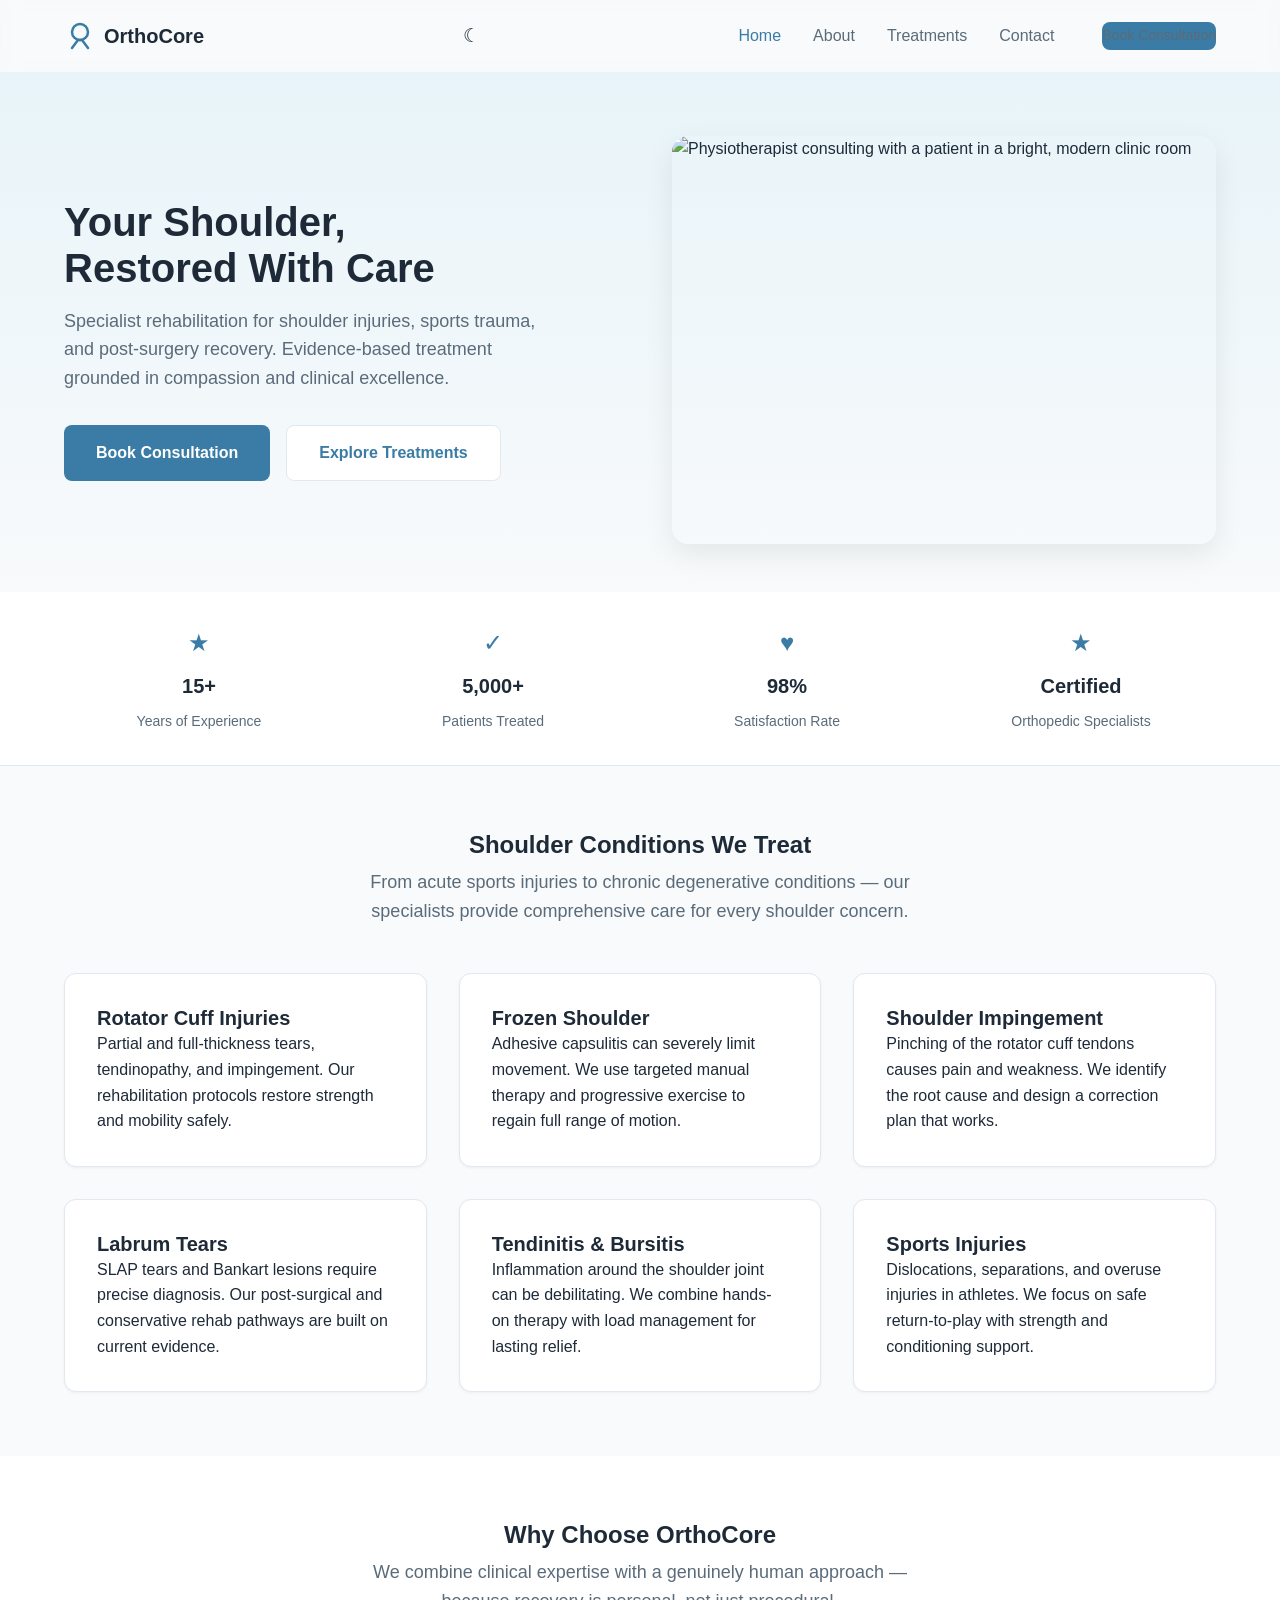
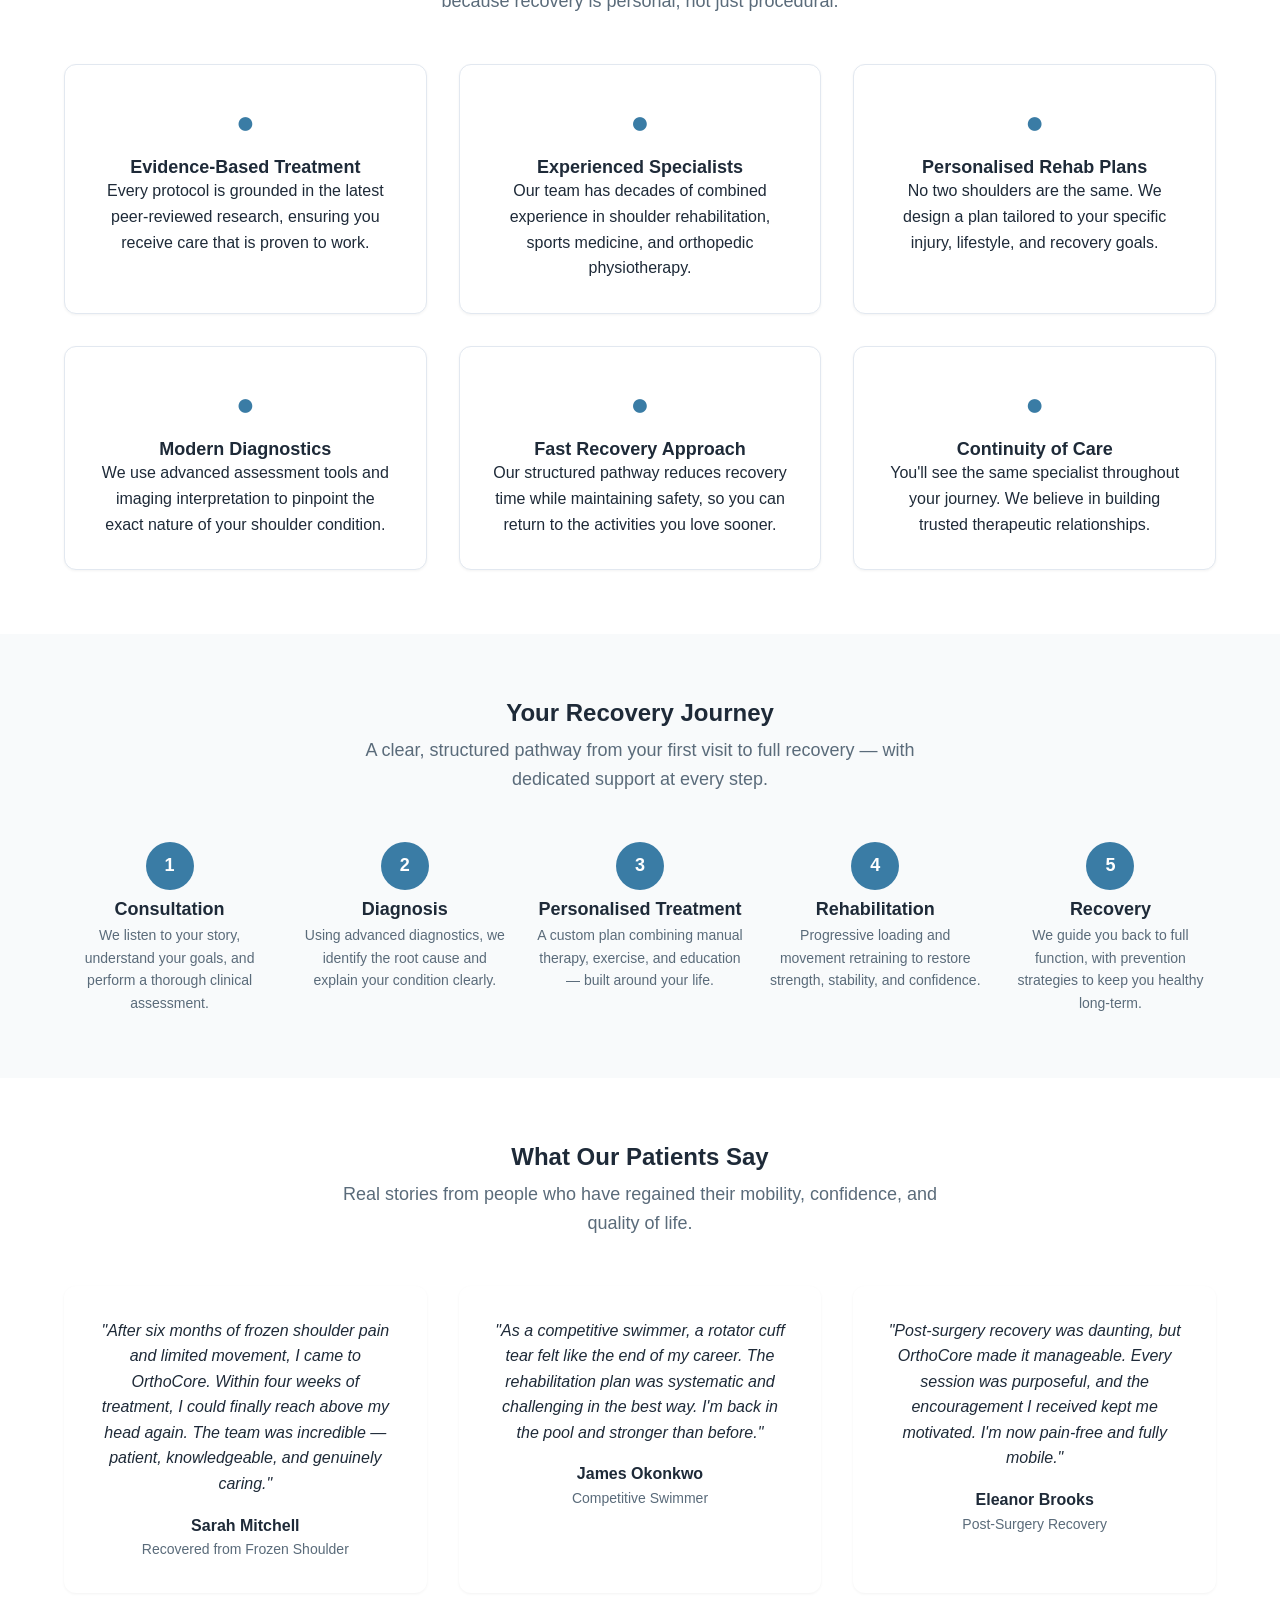
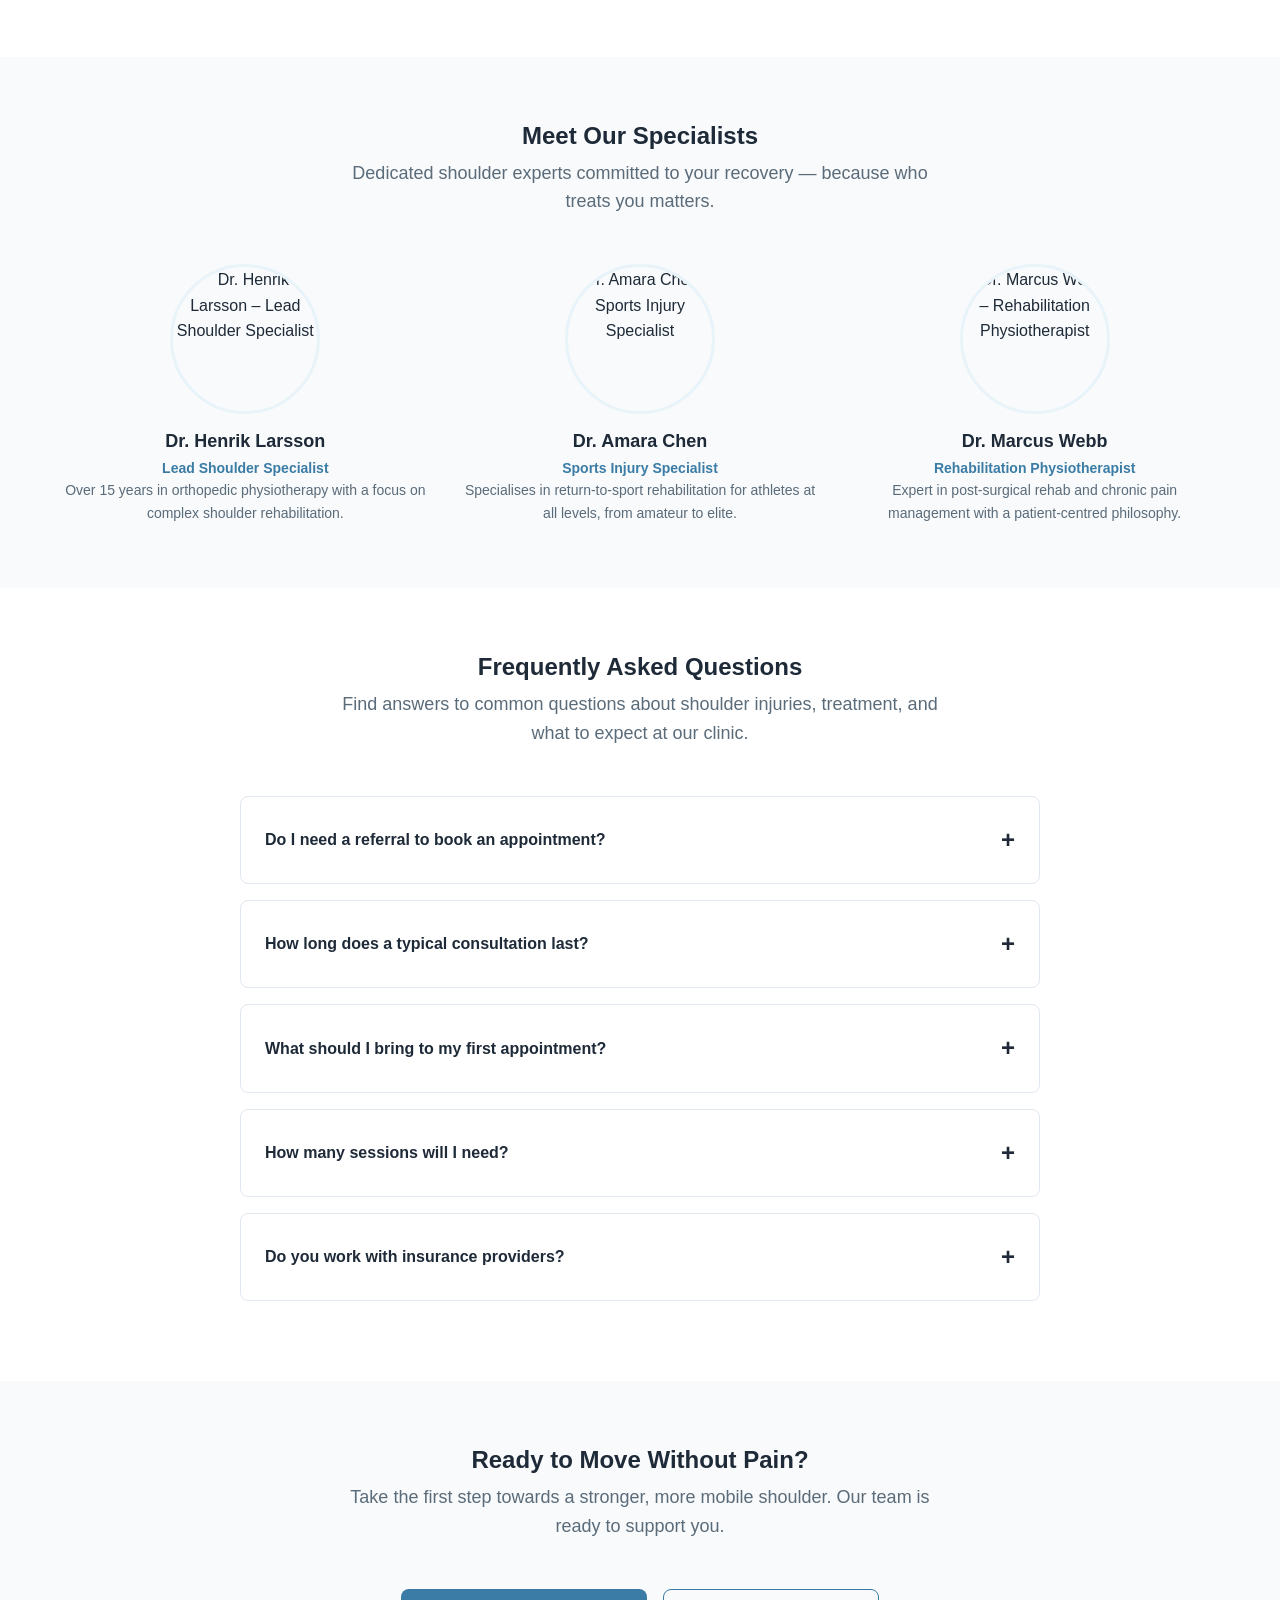
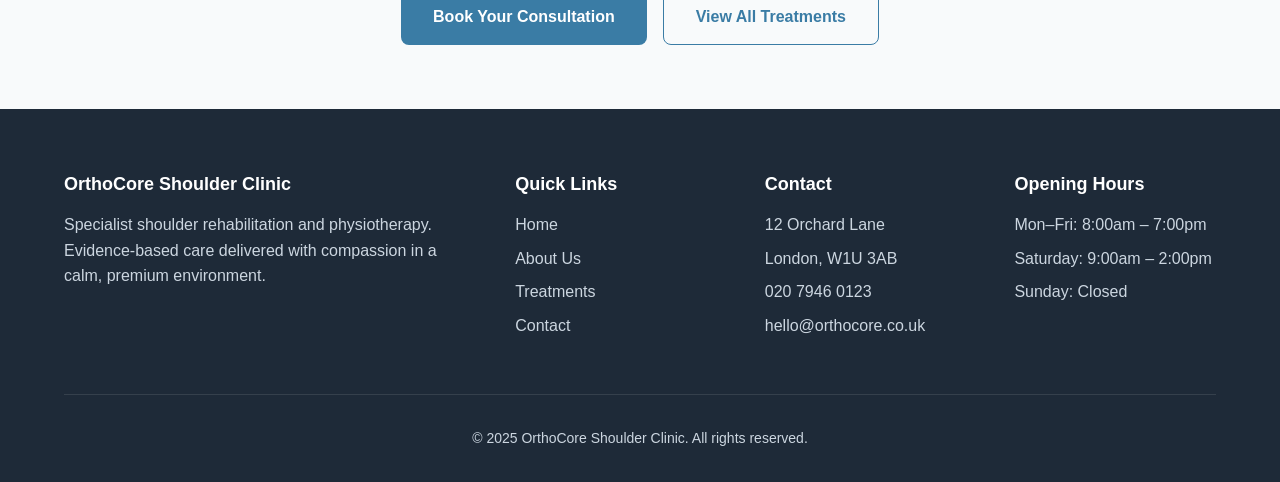
==== commit a5504fa0: "Generate site via Klar (6 files)" ====
--- a/index.html
+++ b/index.html
@@ -1,446 +1,425 @@
 <!DOCTYPE html>
-<html lang="en">
+<html lang="en" data-theme="light">
 <head>
-    <meta charset="UTF-8">
-    <meta name="viewport" content="width=device-width, initial-scale=1.0">
-    <title>Nordic Shoulder Clinic | Premium Orthopedic & Physiotherapy Care</title>
-    <meta name="description" content="Specialized shoulder injury clinic offering orthopedic assessment, physiotherapy, post-surgery recovery, and pain management. Book your consultation today.">
-    <link rel="stylesheet" href="style.css">
+  <meta charset="UTF-8">
+  <meta name="viewport" content="width=device-width, initial-scale=1.0">
+  <meta name="description" content="Specialist shoulder clinic offering expert rehabilitation, physiotherapy, sports injury recovery, and post-surgery care. Evidence-based treatment in a calm, premium environment.">
+  <meta name="theme-color" content="#f8fafb">
+  <title>OrthoCore Shoulder Clinic – Expert Rehabilitation & Recovery</title>
+  <link rel="stylesheet" href="style.css">
 </head>
 <body>
 
-    <!-- Header / Navigation -->
-    <header class="site-header" id="siteHeader">
-        <div class="container nav-wrapper">
-            <a href="index.html" class="logo">
-                <svg width="28" height="28" viewBox="0 0 24 24" fill="none" stroke="currentColor" stroke-width="2" stroke-linecap="round" stroke-linejoin="round">
-                    <path d="M12 2a4 4 0 0 0-4 4v4a4 4 0 0 0 8 0V6a4 4 0 0 0-4-4z"></path>
-                    <path d="M6 10v2a6 6 0 0 0 12 0v-2"></path>
-                    <path d="M12 18v4"></path>
-                </svg>
-                Nordic<span>Shoulder</span>
-            </a>
-            <nav class="nav-links" id="navLinks">
-                <a href="index.html" class="active">Home</a>
-                <a href="about.html">About</a>
-                <a href="treatments.html">Treatments</a>
-                <a href="contact.html">Contact</a>
-                <a href="contact.html" class="btn btn-primary" style="margin-left: 1rem;">Book Consultation</a>
-            </nav>
-            <button class="menu-toggle" id="menuToggle" aria-label="Toggle menu" aria-expanded="false">
-                <span></span>
-                <span></span>
-                <span></span>
-            </button>
-        </div>
-    </header>
-
-    <main>
-        <!-- Hero Section -->
-        <section class="hero">
-            <div class="hero-bg-accent hero-bg-accent-1"></div>
-            <div class="hero-bg-accent hero-bg-accent-2"></div>
-            <div class="container">
-                <div class="hero-content reveal">
-                    <h1>Restore Your Mobility. Reclaim Your Life.</h1>
-                    <p class="hero-subtitle">Specialized orthopedic care and physiotherapy for shoulder injuries. From sports trauma to post-surgery recovery, we guide you back to full strength.</p>
-                    <div class="hero-ctas">
-                        <a href="contact.html" class="btn btn-primary">Book Consultation</a>
-                        <a href="treatments.html" class="btn btn-secondary">Explore Treatments</a>
-                    </div>
-                </div>
+  <!-- ====================================================================
+  SITE HEADER & NAVIGATION
+  ==================================================================== -->
+  <header class="site-header" id="siteHeader">
+    <div class="container header-inner">
+      <a href="index.html" class="logo" aria-label="OrthoCore Shoulder Clinic – Home">
+        <!-- Logo SVG icon -->
+        <svg width="32" height="32" viewBox="0 0 32 32" fill="none" aria-hidden="true">
+          <circle cx="16" cy="12" r="8" stroke="var(--color-primary)" stroke-width="2.5" fill="none"/>
+          <path d="M8 28 L14 20 L18 20 L24 28" stroke="var(--color-primary)" stroke-width="2.5" stroke-linecap="round" stroke-linejoin="round"/>
+        </svg>
+        OrthoCore
+      </a>
+
+      <button class="hamburger" id="hamburger" aria-label="Toggle navigation menu" aria-expanded="false">
+        <span></span>
+        <span></span>
+        <span></span>
+      </button>
+
+      <nav class="nav-links" id="navLinks" role="navigation" aria-label="Main navigation">
+        <a href="index.html" class="active">Home</a>
+        <a href="about.html">About</a>
+        <a href="treatments.html">Treatments</a>
+        <a href="contact.html">Contact</a>
+        <a href="contact.html" class="btn btn-primary">Book Consultation</a>
+      </nav>
+    </div>
+  </header>
+
+  <!-- ====================================================================
+  MAIN CONTENT
+  ==================================================================== -->
+  <main>
+
+    <!-- HERO SECTION -->
+    <section class="hero" id="hero">
+      <div class="container">
+        <div class="hero-content reveal">
+          <h1>Your Shoulder,<br>Restored With Care</h1>
+          <p>Specialist rehabilitation for shoulder injuries, sports trauma, and post-surgery recovery. Evidence-based treatment grounded in compassion and clinical excellence.</p>
+          <div class="hero-buttons">
+            <a href="contact.html" class="btn btn-primary btn-lg">Book Consultation</a>
+            <a href="treatments.html" class="btn btn-secondary btn-lg">Explore Treatments</a>
+          </div>
+        </div>
+
+        <div class="hero-image reveal">
+          <!-- Professional healthcare image placeholder via Unsplash -->
+          <img
+            src="https://images.unsplash.com/photo-1576091160550-2173dba999ef?w=800&q=80"
+            alt="Physiotherapist consulting with a patient in a bright, modern clinic room"
+            loading="eager"
+            width="800"
+            height="600"
+          >
+        </div>
+      </div>
+    </section>
+
+    <!-- TRUST BAR -->
+    <section class="trust-bar" aria-label="Trust indicators">
+      <div class="container">
+        <div class="trust-grid">
+          <div class="trust-item reveal">
+            <span class="icon" aria-hidden="true">&#9733;</span>
+            <strong>15+</strong>
+            <span>Years of Experience</span>
+          </div>
+          <div class="trust-item reveal">
+            <span class="icon" aria-hidden="true">&#10003;</span>
+            <strong>5,000+</strong>
+            <span>Patients Treated</span>
+          </div>
+          <div class="trust-item reveal">
+            <span class="icon" aria-hidden="true">&#9829;</span>
+            <strong>98%</strong>
+            <span>Satisfaction Rate</span>
+          </div>
+          <div class="trust-item reveal">
+            <span class="icon" aria-hidden="true">&#9733;</span>
+            <strong>Certified</strong>
+            <span>Orthopedic Specialists</span>
+          </div>
+        </div>
+      </div>
+    </section>
+
+    <!-- CONDITIONS SECTION -->
+    <section class="section" id="conditions" aria-labelledby="conditionsHeading">
+      <div class="container">
+        <div class="section-heading">
+          <h2 id="conditionsHeading">Shoulder Conditions We Treat</h2>
+          <p>From acute sports injuries to chronic degenerative conditions — our specialists provide comprehensive care for every shoulder concern.</p>
+        </div>
+
+        <div class="grid-3">
+          <article class="card reveal">
+            <h3>Rotator Cuff Injuries</h3>
+            <p>Partial and full-thickness tears, tendinopathy, and impingement. Our rehabilitation protocols restore strength and mobility safely.</p>
+          </article>
+
+          <article class="card reveal">
+            <h3>Frozen Shoulder</h3>
+            <p>Adhesive capsulitis can severely limit movement. We use targeted manual therapy and progressive exercise to regain full range of motion.</p>
+          </article>
+
+          <article class="card reveal">
+            <h3>Shoulder Impingement</h3>
+            <p>Pinching of the rotator cuff tendons causes pain and weakness. We identify the root cause and design a correction plan that works.</p>
+          </article>
+
+          <article class="card reveal">
+            <h3>Labrum Tears</h3>
+            <p>SLAP tears and Bankart lesions require precise diagnosis. Our post-surgical and conservative rehab pathways are built on current evidence.</p>
+          </article>
+
+          <article class="card reveal">
+            <h3>Tendinitis &amp; Bursitis</h3>
+            <p>Inflammation around the shoulder joint can be debilitating. We combine hands-on therapy with load management for lasting relief.</p>
+          </article>
+
+          <article class="card reveal">
+            <h3>Sports Injuries</h3>
+            <p>Dislocations, separations, and overuse injuries in athletes. We focus on safe return-to-play with strength and conditioning support.</p>
+          </article>
+        </div>
+      </div>
+    </section>
+
+    <!-- WHY CHOOSE US -->
+    <section class="section section-light" id="why-us" aria-labelledby="whyUsHeading">
+      <div class="container">
+        <div class="section-heading">
+          <h2 id="whyUsHeading">Why Choose OrthoCore</h2>
+          <p>We combine clinical expertise with a genuinely human approach — because recovery is personal, not just procedural.</p>
+        </div>
+
+        <div class="grid-3">
+          <div class="card reveal text-center">
+            <div style="font-size:2rem; color:var(--color-primary); margin-bottom:var(--space-sm);" aria-hidden="true">&#9679;</div>
+            <h4>Evidence-Based Treatment</h4>
+            <p>Every protocol is grounded in the latest peer-reviewed research, ensuring you receive care that is proven to work.</p>
+          </div>
+
+          <div class="card reveal text-center">
+            <div style="font-size:2rem; color:var(--color-primary); margin-bottom:var(--space-sm);" aria-hidden="true">&#9679;</div>
+            <h4>Experienced Specialists</h4>
+            <p>Our team has decades of combined experience in shoulder rehabilitation, sports medicine, and orthopedic physiotherapy.</p>
+          </div>
+
+          <div class="card reveal text-center">
+            <div style="font-size:2rem; color:var(--color-primary); margin-bottom:var(--space-sm);" aria-hidden="true">&#9679;</div>
+            <h4>Personalised Rehab Plans</h4>
+            <p>No two shoulders are the same. We design a plan tailored to your specific injury, lifestyle, and recovery goals.</p>
+          </div>
+
+          <div class="card reveal text-center">
+            <div style="font-size:2rem; color:var(--color-primary); margin-bottom:var(--space-sm);" aria-hidden="true">&#9679;</div>
+            <h4>Modern Diagnostics</h4>
+            <p>We use advanced assessment tools and imaging interpretation to pinpoint the exact nature of your shoulder condition.</p>
+          </div>
+
+          <div class="card reveal text-center">
+            <div style="font-size:2rem; color:var(--color-primary); margin-bottom:var(--space-sm);" aria-hidden="true">&#9679;</div>
+            <h4>Fast Recovery Approach</h4>
+            <p>Our structured pathway reduces recovery time while maintaining safety, so you can return to the activities you love sooner.</p>
+          </div>
+
+          <div class="card reveal text-center">
+            <div style="font-size:2rem; color:var(--color-primary); margin-bottom:var(--space-sm);" aria-hidden="true">&#9679;</div>
+            <h4>Continuity of Care</h4>
+            <p>You'll see the same specialist throughout your journey. We believe in building trusted therapeutic relationships.</p>
+          </div>
+        </div>
+      </div>
+    </section>
+
+    <!-- TREATMENT PROCESS -->
+    <section class="section" id="process" aria-labelledby="processHeading">
+      <div class="container">
+        <div class="section-heading">
+          <h2 id="processHeading">Your Recovery Journey</h2>
+          <p>A clear, structured pathway from your first visit to full recovery — with dedicated support at every step.</p>
+        </div>
+
+        <div class="timeline">
+          <div class="timeline-step reveal">
+            <div class="step-number">1</div>
+            <h4>Consultation</h4>
+            <p>We listen to your story, understand your goals, and perform a thorough clinical assessment.</p>
+          </div>
+          <div class="timeline-step reveal">
+            <div class="step-number">2</div>
+            <h4>Diagnosis</h4>
+            <p>Using advanced diagnostics, we identify the root cause and explain your condition clearly.</p>
+          </div>
+          <div class="timeline-step reveal">
+            <div class="step-number">3</div>
+            <h4>Personalised Treatment</h4>
+            <p>A custom plan combining manual therapy, exercise, and education — built around your life.</p>
+          </div>
+          <div class="timeline-step reveal">
+            <div class="step-number">4</div>
+            <h4>Rehabilitation</h4>
+            <p>Progressive loading and movement retraining to restore strength, stability, and confidence.</p>
+          </div>
+          <div class="timeline-step reveal">
+            <div class="step-number">5</div>
+            <h4>Recovery</h4>
+            <p>We guide you back to full function, with prevention strategies to keep you healthy long-term.</p>
+          </div>
+        </div>
+      </div>
+    </section>
+
+    <!-- TESTIMONIALS -->
+    <section class="section section-light" id="testimonials" aria-labelledby="testimonialHeading">
+      <div class="container">
+        <div class="section-heading">
+          <h2 id="testimonialHeading">What Our Patients Say</h2>
+          <p>Real stories from people who have regained their mobility, confidence, and quality of life.</p>
+        </div>
+
+        <div class="grid-3">
+          <div class="testimonial-card reveal">
+            <p class="quote">"After six months of frozen shoulder pain and limited movement, I came to OrthoCore. Within four weeks of treatment, I could finally reach above my head again. The team was incredible — patient, knowledgeable, and genuinely caring."</p>
+            <span class="author">Sarah Mitchell</span>
+            <span class="role">Recovered from Frozen Shoulder</span>
+          </div>
+
+          <div class="testimonial-card reveal">
+            <p class="quote">"As a competitive swimmer, a rotator cuff tear felt like the end of my career. The rehabilitation plan was systematic and challenging in the best way. I'm back in the pool and stronger than before."</p>
+            <span class="author">James Okonkwo</span>
+            <span class="role">Competitive Swimmer</span>
+          </div>
+
+          <div class="testimonial-card reveal">
+            <p class="quote">"Post-surgery recovery was daunting, but OrthoCore made it manageable. Every session was purposeful, and the encouragement I received kept me motivated. I'm now pain-free and fully mobile."</p>
+            <span class="author">Eleanor Brooks</span>
+            <span class="role">Post-Surgery Recovery</span>
+          </div>
+        </div>
+      </div>
+    </section>
+
+    <!-- SPECIALISTS PREVIEW -->
+    <section class="section" id="specialists" aria-labelledby="specialistsHeading">
+      <div class="container">
+        <div class="section-heading">
+          <h2 id="specialistsHeading">Meet Our Specialists</h2>
+          <p>Dedicated shoulder experts committed to your recovery — because who treats you matters.</p>
+        </div>
+
+        <div class="grid-3">
+          <div class="team-member reveal">
+            <img
+              src="https://images.unsplash.com/photo-1559839734-2b71ea197ec2?w=300&q=80"
+              alt="Dr. Henrik Larsson – Lead Shoulder Specialist"
+              loading="lazy"
+              width="150"
+              height="150"
+            >
+            <h4>Dr. Henrik Larsson</h4>
+            <p class="role">Lead Shoulder Specialist</p>
+            <p>Over 15 years in orthopedic physiotherapy with a focus on complex shoulder rehabilitation.</p>
+          </div>
+
+          <div class="team-member reveal">
+            <img
+              src="https://images.unsplash.com/photo-1594824476967-48c8b964273f?w=300&q=80"
+              alt="Dr. Amara Chen – Sports Injury Specialist"
+              loading="lazy"
+              width="150"
+              height="150"
+            >
+            <h4>Dr. Amara Chen</h4>
+            <p class="role">Sports Injury Specialist</p>
+            <p>Specialises in return-to-sport rehabilitation for athletes at all levels, from amateur to elite.</p>
+          </div>
+
+          <div class="team-member reveal">
+            <img
+              src="https://images.unsplash.com/photo-1622253692010-333f2da6031d?w=300&q=80"
+              alt="Dr. Marcus Webb – Rehabilitation Physiotherapist"
+              loading="lazy"
+              width="150"
+              height="150"
+            >
+            <h4>Dr. Marcus Webb</h4>
+            <p class="role">Rehabilitation Physiotherapist</p>
+            <p>Expert in post-surgical rehab and chronic pain management with a patient-centred philosophy.</p>
+          </div>
+        </div>
+      </div>
+    </section>
+
+    <!-- FAQ SECTION -->
+    <section class="section section-light" id="faq" aria-labelledby="faqHeading">
+      <div class="container">
+        <div class="section-heading">
+          <h2 id="faqHeading">Frequently Asked Questions</h2>
+          <p>Find answers to common questions about shoulder injuries, treatment, and what to expect at our clinic.</p>
+        </div>
+
+        <div class="faq-list">
+          <div class="faq-item">
+            <button class="faq-question" aria-expanded="false">Do I need a referral to book an appointment?</button>
+            <div class="faq-answer">
+              <div class="faq-answer-content">No referral is required. You can book directly with us for an initial consultation. However, if you have a referral from your GP or specialist, please bring it along — it helps us understand your history more quickly.</div>
             </div>
-        </section>
-
-        <!-- Trust Bar -->
-        <section class="trust-bar">
-            <div class="container">
-                <div class="trust-items reveal">
-                    <div class="trust-item">
-                        <h3>15+</h3>
-                        <p>Years of Experience</p>
-                    </div>
-                    <div class="trust-item">
-                        <h3>10k+</h3>
-                        <p>Shoulders Restored</p>
-                    </div>
-                    <div class="trust-item">
-                        <h3>95%</h3>
-                        <p>Recovery Success Rate</p>
-                    </div>
-                    <div class="trust-item">
-                        <h3>4.9/5</h3>
-                        <p>Patient Satisfaction</p>
-                    </div>
-                </div>
+          </div>
+
+          <div class="faq-item">
+            <button class="faq-question" aria-expanded="false">How long does a typical consultation last?</button>
+            <div class="faq-answer">
+              <div class="faq-answer-content">Your first appointment is 60 minutes to allow for a thorough assessment, detailed history-taking, and initial treatment. Follow-up sessions are typically 30–45 minutes depending on your treatment plan.</div>
             </div>
-        </section>
-
-        <!-- Conditions Section -->
-        <section class="section">
-            <div class="container">
-                <div class="text-center mb-lg reveal">
-                    <h2>Conditions We Treat</h2>
-                    <p>Comprehensive diagnostic and treatment services for a wide range of shoulder conditions.</p>
-                </div>
-                <div class="grid grid-3">
-                    <!-- Card 1 -->
-                    <article class="card reveal">
-                        <div class="card-icon">
-                            <svg width="24" height="24" viewBox="0 0 24 24" fill="none" stroke="currentColor" stroke-width="2" stroke-linecap="round" stroke-linejoin="round">
-                                <path d="M14.5 2H6a2 2 0 0 0-2 2v16a2 2 0 0 0 2 2h12a2 2 0 0 0 2-2V7.5L14.5 2z"/>
-                                <polyline points="14 2 14 8 20 8"/>
-                                <line x1="16" y1="13" x2="8" y2="13"/>
-                                <line x1="16" y1="17" x2="8" y2="17"/>
-                                <line x1="10" y1="9" x2="8" y2="9"/>
-                            </svg>
-                        </div>
-                        <h3>Rotator Cuff Injuries</h3>
-                        <p>Expert repair and rehabilitation for tears and strains in the rotator cuff tendons.</p>
-                    </article>
-                    <!-- Card 2 -->
-                    <article class="card reveal">
-                        <div class="card-icon">
-                            <svg width="24" height="24" viewBox="0 0 24 24" fill="none" stroke="currentColor" stroke-width="2" stroke-linecap="round" stroke-linejoin="round">
-                                <line x1="12" y1="2" x2="12" y2="22"/>
-                                <path d="M2 12h20"/>
-                                <path d="M5 5l14 14"/>
-                                <path d="M19 5L5 19"/>
-                            </svg>
-                        </div>
-                        <h3>Frozen Shoulder</h3>
-                        <p>Targeted therapies to reduce stiffness and restore range of motion in adhesive capsulitis.</p>
-                    </article>
-                    <!-- Card 3 -->
-                    <article class="card reveal">
-                        <div class="card-icon">
-                            <svg width="24" height="24" viewBox="0 0 24 24" fill="none" stroke="currentColor" stroke-width="2" stroke-linecap="round" stroke-linejoin="round">
-                                <path d="M22 12h-4l-3 9L9 3l-3 9H2"/>
-                            </svg>
-                        </div>
-                        <h3>Shoulder Impingement</h3>
-                        <p>Alleviating pain and pinching sensations through posture correction and targeted exercises.</p>
-                    </article>
-                    <!-- Card 4 -->
-                    <article class="card reveal">
-                        <div class="card-icon">
-                            <svg width="24" height="24" viewBox="0 0 24 24" fill="none" stroke="currentColor" stroke-width="2" stroke-linecap="round" stroke-linejoin="round">
-                                <circle cx="12" cy="6" r="3"/>
-                                <path d="M12 9v6"/>
-                                <path d="M9 15h6"/>
-                                <path d="M9 21h6"/>
-                            </svg>
-                        </div>
-                        <h3>Labrum Tears</h3>
-                        <p>Advanced diagnostic and surgical solutions for SLAP tears and labral instability.</p>
-                    </article>
-                    <!-- Card 5 -->
-                    <article class="card reveal">
-                        <div class="card-icon">
-                            <svg width="24" height="24" viewBox="0 0 24 24" fill="none" stroke="currentColor" stroke-width="2" stroke-linecap="round" stroke-linejoin="round">
-                                <path d="M20.84 4.61a5.5 5.5 0 0 0-7.78 0L12 5.67l-1.06-1.06a5.5 5.5 0 0 0-7.78 7.78l1.06 1.06L12 21.23l7.78-7.78 1.06-1.06a5.5 5.5 0 0 0 0-7.78z"/>
-                            </svg>
-                        </div>
-                        <h3>Tendinitis</h3>
-                        <p>Inflammation management and strengthening protocols for biceps and shoulder tendons.</p>
-                    </article>
-                    <!-- Card 6 -->
-                    <article class="card reveal">
-                        <div class="card-icon">
-                            <svg width="24" height="24" viewBox="0 0 24 24" fill="none" stroke="currentColor" stroke-width="2" stroke-linecap="round" stroke-linejoin="round">
-                                <circle cx="12" cy="5" r="2"/>
-                                <path d="M12 7v5l-3 9"/>
-                                <path d="M12 12l3 9"/>
-                                <path d="M9 12h6"/>
-                            </svg>
-                        </div>
-                        <h3>Sports Injuries</h3>
-                        <p>Performance-focused recovery for acute athletic shoulder trauma and overuse injuries.</p>
-                    </article>
-                </div>
+          </div>
+
+          <div class="faq-item">
+            <button class="faq-question" aria-expanded="false">What should I bring to my first appointment?</button>
+            <div class="faq-answer">
+              <div class="faq-answer-content">Please bring any relevant imaging reports (X-ray, MRI, ultrasound), a list of current medications, and comfortable clothing that allows access to your shoulder. If you have a referral letter, bring that too.</div>
             </div>
-        </section>
-
-        <!-- Why Choose Us -->
-        <section class="section section-alt">
-            <div class="container">
-                <div class="text-center mb-lg reveal">
-                    <h2>Why Choose Nordic Shoulder Clinic</h2>
-                    <p>Our patient-centered approach combines advanced diagnostics with personalized care.</p>
-                </div>
-                <div class="grid grid-3">
-                    <div class="reveal">
-                        <div class="card-icon">
-                            <svg width="24" height="24" viewBox="0 0 24 24" fill="none" stroke="currentColor" stroke-width="2" stroke-linecap="round" stroke-linejoin="round">
-                                <path d="M9 11H5a2 2 0 0 0-2 2v7h6"/>
-                                <path d="M9 11l3-3 4 4-3 3v6h6v-7a2 2 0 0 0-2-2h-4"/>
-                                <circle cx="12" cy="4" r="2"/>
-                            </svg>
-                        </div>
-                        <h4>Evidence-Based Treatment</h4>
-                        <p>Our protocols are grounded in the latest orthopedic research and clinical trials to ensure optimal outcomes.</p>
-                    </div>
-                    <div class="reveal">
-                        <div class="card-icon">
-                            <svg width="24" height="24" viewBox="0 0 24 24" fill="none" stroke="currentColor" stroke-width="2" stroke-linecap="round" stroke-linejoin="round">
-                                <path d="M16 21v-2a4 4 0 0 0-4-4H5a4 4 0 0 0-4 4v2"/>
-                                <circle cx="8.5" cy="7" r="4"/>
-                                <path d="M20 8v6"/>
-                                <path d="M23 11h-6"/>
-                            </svg>
-                        </div>
-                        <h4>Experienced Specialists</h4>
-                        <p>Our team of orthopedic surgeons and physiotherapists bring decades of specialized shoulder expertise.</p>
-                    </div>
-                    <div class="reveal">
-                        <div class="card-icon">
-                            <svg width="24" height="24" viewBox="0 0 24 24" fill="none" stroke="currentColor" stroke-width="2" stroke-linecap="round" stroke-linejoin="round">
-                                <path d="M12 2L2 7l10 5 10-5-10-5z"/>
-                                <path d="M2 17l10 5 10-5"/>
-                                <path d="M2 12l10 5 10-5"/>
-                            </svg>
-                        </div>
-                        <h4>Personalized Rehab Plans</h4>
-                        <p>No two shoulders are alike. We tailor rehabilitation programs to your specific anatomy and lifestyle.</p>
-                    </div>
-                    <div class="reveal">
-                        <div class="card-icon">
-                            <svg width="24" height="24" viewBox="0 0 24 24" fill="none" stroke="currentColor" stroke-width="2" stroke-linecap="round" stroke-linejoin="round">
-                                <circle cx="12" cy="12" r="10"/>
-                                <path d="M12 6v6l4 2"/>
-                            </svg>
-                        </div>
-                        <h4>Fast Recovery Approach</h4>
-                        <p>We prioritize minimally invasive techniques and aggressive, safe rehab to get you back to life faster.</p>
-                    </div>
-                    <div class="reveal">
-                        <div class="card-icon">
-                            <svg width="24" height="24" viewBox="0 0 24 24" fill="none" stroke="currentColor" stroke-width="2" stroke-linecap="round" stroke-linejoin="round">
-                                <rect x="3" y="3" width="18" height="18" rx="2" ry="2"/>
-                                <circle cx="12" cy="12" r="3"/>
-                            </svg>
-                        </div>
-                        <h4>Modern Diagnostics</h4>
-                        <p>Utilizing high-resolution ultrasound and MRI for precise, early-stage injury detection.</p>
-                    </div>
-                    <div class="reveal">
-                        <div class="card-icon">
-                            <svg width="24" height="24" viewBox="0 0 24 24" fill="none" stroke="currentColor" stroke-width="2" stroke-linecap="round" stroke-linejoin="round">
-                                <path d="M21 15a2 2 0 0 1-2 2H7l-4 4V5a2 2 0 0 1 2-2h14a2 2 0 0 1 2 2z"/>
-                            </svg>
-                        </div>
-                        <h4>Continual Support</h4>
-                        <p>From your first consultation to your final checkup, our team is with you at every step.</p>
-                    </div>
-                </div>
+          </div>
+
+          <div class="faq-item">
+            <button class="faq-question" aria-expanded="false">How many sessions will I need?</button>
+            <div class="faq-answer">
+              <div class="faq-answer-content">This varies depending on your condition. Simple issues may resolve in 3–6 sessions, while post-surgical rehabilitation may require 12–16 weeks of structured care. We will give you a clear estimate after your initial assessment.</div>
             </div>
-        </section>
-
-        <!-- Treatment Process -->
-        <section class="section">
-            <div class="container">
-                <div class="text-center mb-lg reveal">
-                    <h2>Our Treatment Process</h2>
-                    <p>A clear, structured path from initial pain to full recovery.</p>
-                </div>
-                <div class="process-steps">
-                    <div class="process-step reveal">
-                        <h4>1. Consultation</h4>
-                        <p>A thorough discussion of your symptoms, medical history, and lifestyle goals to understand your needs.</p>
-                    </div>
-                    <div class="process-step reveal">
-                        <h4>2. Diagnosis</h4>
-                        <p>Advanced imaging and physical assessments to pinpoint the exact root cause of your shoulder pain.</p>
-                    </div>
-                    <div class="process-step reveal">
-                        <h4>3. Personalized Plan</h4>
-                        <p>Development of a tailored treatment strategy, whether it requires surgical intervention or conservative care.</p>
-                    </div>
-                    <div class="process-step reveal">
-                        <h4>4. Rehabilitation</h4>
-                        <p>Hands-on physiotherapy and guided exercises to restore strength, stability, and mobility.</p>
-                    </div>
-                    <div class="process-step reveal">
-                        <h4>5. Recovery</h4>
-                        <p>Final phase conditioning and preventative education to ensure long-term shoulder health.</p>
-                    </div>
-                </div>
+          </div>
+
+          <div class="faq-item">
+            <button class="faq-question" aria-expanded="false">Do you work with insurance providers?</button>
+            <div class="faq-answer">
+              <div class="faq-answer-content">Yes, we work with most major health insurance providers. Please check with your insurer about physiotherapy coverage, and bring your membership details to your first appointment. We can provide invoices for self-claim where needed.</div>
             </div>
-        </section>
-
-        <!-- Testimonials -->
-        <section class="section section-alt">
-            <div class="container">
-                <div class="text-center mb-lg reveal">
-                    <h2>What Our Patients Say</h2>
-                    <p>Real stories from people who regained their movement.</p>
-                </div>
-                <div class="grid grid-3">
-                    <article class="card reveal">
-                        <p>"After my rotator cuff surgery, I thought my tennis days were over. The team at Nordic Shoulder Clinic built a rehab plan that got me back on the court stronger than before."</p>
-                        <div style="margin-top: 1rem; font-weight: 600; color: var(--color-text);">Mark T.</div>
-                        <div style="font-size: 0.875rem; color: var(--color-text-muted);">Tennis Player & Patient</div>
-                    </article>
-                    <article class="card reveal">
-                        <p>"The level of care is exceptional. They explained every step of my frozen shoulder treatment. The stiffness is gone, and I have full motion back. Highly recommend."</p>
-                        <div style="margin-top: 1rem; font-weight: 600; color: var(--color-text);">Sarah L.</div>
-                        <div style="font-size: 0.875rem; color: var(--color-text-muted);">Software Engineer</div>
-                    </article>
-                    <article class="card reveal">
-                        <p>"I injured my shoulder during a swim meet. The diagnostics were quick, and the physiotherapy was incredibly effective. Minimal downtime, maximum results."</p>
-                        <div style="margin-top: 1rem; font-weight: 600; color: var(--color-text);">David R.</div>
-                        <div style="font-size: 0.875rem; color: var(--color-text-muted);">Competitive Swimmer</div>
-                    </article>
-                </div>
-            </div>
-        </section>
-
-        <!-- Specialists Preview -->
-        <section class="section">
-            <div class="container">
-                <div class="text-center mb-lg reveal">
-                    <h2>Meet Our Specialists</h2>
-                    <p>A dedicated team focused entirely on shoulder health.</p>
-                </div>
-                <div class="grid grid-3">
-                    <article class="card reveal">
-                        <img src="https://images.unsplash.com/photo-1612349317150-e413f6a5b16d?q=80&w=600&auto=format&fit=crop" alt="Dr. Elena Rossi, Orthopedic Surgeon" class="specialist-img" loading="lazy">
-                        <h3>Dr. Elena Rossi</h3>
-                        <p style="color: var(--color-primary); margin-bottom: 0.5rem;">Lead Orthopedic Surgeon</p>
-                        <p>Specializes in arthroscopic shoulder surgery and complex rotator cuff repairs with over 15 years of experience.</p>
-                    </article>
-                    <article class="card reveal">
-                        <img src="https://images.unsplash.com/photo-1622253692010-333f2da6031d?q=80&w=600&auto=format&fit=crop" alt="Michael Chen, Senior Physiotherapist" class="specialist-img" loading="lazy">
-                        <h3>Michael Chen</h3>
-                        <p style="color: var(--color-primary); margin-bottom: 0.5rem;">Senior Physiotherapist</p>
-                        <p>Expert in sports rehabilitation and movement analysis, helping athletes return to peak performance safely.</p>
-                    </article>
-                    <article class="card reveal">
-                        <img src="https://images.unsplash.com/photo-1594824476967-48c8b964273f?q=80&w=600&auto=format&fit=crop" alt="Dr. Sarah Jenkins, Pain Management Specialist" class="specialist-img" loading="lazy">
-                        <h3>Dr. Sarah Jenkins</h3>
-                        <p style="color: var(--color-primary); margin-bottom: 0.5rem;">Pain Management Specialist</p>
-                        <p>Focuses on non-operative pain management and regenerative medicine techniques for chronic shoulder conditions.</p>
-                    </article>
-                </div>
-            </div>
-        </section>
-
-        <!-- FAQ Section -->
-        <section class="section section-alt">
-            <div class="container" style="max-width: 800px;">
-                <div class="text-center mb-lg reveal">
-                    <h2>Frequently Asked Questions</h2>
-                    <p>Answers to common questions about our clinic and treatments.</p>
-                </div>
-                
-                <div class="reveal">
-                    <div class="accordion-item">
-                        <button class="accordion-header">
-                            What should I bring to my first appointment?
-                            <span class="accordion-icon">
-                                <svg width="24" height="24" viewBox="0 0 24 24" fill="none" stroke="currentColor" stroke-width="2" stroke-linecap="round" stroke-linejoin="round">
-                                    <line x1="12" y1="5" x2="12" y2="19"></line>
-                                    <line x1="5" y1="12" x2="19" y2="12"></line>
-                                </svg>
-                            </span>
-                        </button>
-                        <div class="accordion-content">
-                            <div class="accordion-content-inner">
-                                Please bring any recent imaging results (X-rays, MRIs), a list of current medications, your insurance card, and comfortable clothing that allows easy access to your shoulder area.
-                            </div>
-                        </div>
-                    </div>
-
-                    <div class="accordion-item">
-                        <button class="accordion-header">
-                            Do I need a referral to book a consultation?
-                            <span class="accordion-icon">
-                                <svg width="24" height="24" viewBox="0 0 24 24" fill="none" stroke="currentColor" stroke-width="2" stroke-linecap="round" stroke-linejoin="round">
-                                    <line x1="12" y1="5" x2="12" y2="19"></line>
-                                    <line x1="5" y1="12" x2="19" y2="12"></line>
-                                </svg>
-                            </span>
-                        </button>
-                        <div class="accordion-content">
-                            <div class="accordion-content-inner">
-                                While a referral from your general practitioner is appreciated and often helps with insurance claims, it is not strictly required to book an initial consultation with our specialists.
-                            </div>
-                        </div>
-                    </div>
-
-                    <div class="accordion-item">
-                        <button class="accordion-header">
-                            How long does shoulder rehabilitation typically take?
-                            <span class="accordion-icon">
-                                <svg width="24" height="24" viewBox="0 0 24 24" fill="none" stroke="currentColor" stroke-width="2" stroke-linecap="round" stroke-linejoin="round">
-                                    <line x1="12" y1="5" x2="12" y2="19"></line>
-                                    <line x1="5" y1="12" x2="19" y2="12"></line>
-                                </svg>
-                            </span>
-                        </button>
-                        <div class="accordion-content">
-                            <div class="accordion-content-inner">
-                                Recovery times vary greatly depending on the injury and treatment. Minor impingements may resolve in 4-6 weeks, while post-surgical rotator cuff repairs can take 4-6 months for full recovery. We will provide a specific timeline during your consultation.
-                            </div>
-                        </div>
-                    </div>
-                </div>
-            </div>
-        </section>
-
-        <!-- Final CTA -->
-        <section class="section">
-            <div class="container">
-                <div class="card reveal" style="background: linear-gradient(135deg, var(--color-primary) 0%, var(--color-primary-dark) 100%); color: var(--color-white); text-align: center; padding: 4rem 2rem; border: none;">
-                    <h2 style="color: var(--color-white);">Ready to Start Your Recovery?</h2>
-                    <p style="color: rgba(255,255,255,0.9); font-size: 1.25rem; margin-bottom: 2rem;">Don't let shoulder pain hold you back. Book a consultation with our specialists today.</p>
-                    <a href="contact.html" class="btn btn-white">Book Consultation</a>
-                </div>
-            </div>
-        </section>
-    </main>
-
-    <!-- Footer -->
-    <footer class="site-footer">
-        <div class="container">
-            <div class="footer-grid">
-                <div class="footer-col">
-                    <h4>Nordic Shoulder</h4>
-                    <p>Premium orthopedic and physiotherapy care dedicated to shoulder health and recovery.</p>
-                </div>
-                <div class="footer-col">
-                    <h4>Quick Links</h4>
-                    <ul>
-                        <li><a href="index.html">Home</a></li>
-                        <li><a href="about.html">About Us</a></li>
-                        <li><a href="treatments.html">Treatments</a></li>
-                        <li><a href="contact.html">Contact</a></li>
-                    </ul>
-                </div>
-                <div class="footer-col">
-                    <h4>Contact Us</h4>
-                    <ul>
-                        <li>123 Health Avenue</li>
-                        <li>Stockholm, Sweden</li>
-                        <li><a href="tel:+4681234567">+46 8 123 456 7</a></li>
-                        <li><a href="mailto:care@nordicshoulder.com">care@nordicshoulder.com</a></li>
-                    </ul>
-                </div>
-                <div class="footer-col">
-                    <h4>Opening Hours</h4>
-                    <ul>
-                        <li>Mon - Fri: 8:00 - 18:00</li>
-                        <li>Saturday: 9:00 - 14:00</li>
-                        <li>Sunday: Closed</li>
-                    </ul>
-                </div>
-            </div>
-            <div class="footer-bottom">
-                <p>&copy; 2023 Nordic Shoulder Clinic. All rights reserved.</p>
-            </div>
-        </div>
-    </footer>
-
-    <script src="script.js"></script>
+          </div>
+        </div>
+      </div>
+    </section>
+
+    <!-- FINAL CTA -->
+    <section class="section" id="cta" aria-labelledby="ctaHeading">
+      <div class="container text-center">
+        <div class="section-heading reveal">
+          <h2 id="ctaHeading">Ready to Move Without Pain?</h2>
+          <p>Take the first step towards a stronger, more mobile shoulder. Our team is ready to support you.</p>
+        </div>
+        <div class="hero-buttons" style="justify-content:center;">
+          <a href="contact.html" class="btn btn-primary btn-lg reveal">Book Your Consultation</a>
+          <a href="treatments.html" class="btn btn-outline btn-lg reveal">View All Treatments</a>
+        </div>
+      </div>
+    </section>
+
+  </main>
+
+  <!-- ====================================================================
+  FOOTER
+  ==================================================================== -->
+  <footer class="site-footer" role="contentinfo">
+    <div class="container">
+      <div class="footer-grid">
+        <div class="footer-col">
+          <h4>OrthoCore Shoulder Clinic</h4>
+          <p>Specialist shoulder rehabilitation and physiotherapy. Evidence-based care delivered with compassion in a calm, premium environment.</p>
+        </div>
+
+        <div class="footer-col">
+          <h4>Quick Links</h4>
+          <ul>
+            <li><a href="index.html">Home</a></li>
+            <li><a href="about.html">About Us</a></li>
+            <li><a href="treatments.html">Treatments</a></li>
+            <li><a href="contact.html">Contact</a></li>
+          </ul>
+        </div>
+
+        <div class="footer-col">
+          <h4>Contact</h4>
+          <ul>
+            <li>12 Orchard Lane</li>
+            <li>London, W1U 3AB</li>
+            <li>020 7946 0123</li>
+            <li>hello@orthocore.co.uk</li>
+          </ul>
+        </div>
+
+        <div class="footer-col">
+          <h4>Opening Hours</h4>
+          <ul>
+            <li>Mon–Fri: 8:00am – 7:00pm</li>
+            <li>Saturday: 9:00am – 2:00pm</li>
+            <li>Sunday: Closed</li>
+          </ul>
+        </div>
+      </div>
+
+      <div class="footer-bottom">
+        <p>&copy; 2025 OrthoCore Shoulder Clinic. All rights reserved.</p>
+      </div>
+    </div>
+  </footer>
+
+  <!-- ====================================================================
+  SCRIPTS
+  ==================================================================== -->
+  <script src="script.js"></script>
 </body>
 </html>
--- a/style.css
+++ b/style.css
@@ -1,75 +1,93 @@
 /* ==========================================================================
-   Nordic Shoulder Clinic - Premium Medical Clinic Stylesheet
-   ==========================================================================
-   Assumptions:
-   - Using system fonts for optimal performance and native feel.
-   - Light theme primary, designed with accessibility in mind.
-   - Mobile-first approach.
+   SHOULDER CLINIC – STYLE.CSS
+   Premium Scandinavian minimalism, calm healthcare aesthetic.
+   Mobile-first, dark mode supported via data-theme="dark" on <html>.
    ========================================================================== */
 
-/* 1. Design Tokens (CSS Variables)
-   ========================================================================== */
+/* --------------------------------------------------------------------------
+   DESIGN TOKENS
+   -------------------------------------------------------------------------- */
 :root {
-  /* Color Palette - Soft whites, light grays, muted blues, dark navy */
-  --color-bg: #ffffff;
-  --color-surface: #f8f9fa;
-  --color-surface-alt: #eef2f5;
-  --color-primary: #4a6d8c;
-  --color-primary-dark: #345570;
-  --color-primary-light: #6b8cab;
-  --color-accent: #5e8bb5;
-  --color-text: #1a2640; /* Dark navy text */
-  --color-text-muted: #5d6b85;
-  --color-border: #e1e6ec;
-  --color-success: #2a9d8f;
-  --color-error: #e76f51;
-  --color-white: #ffffff;
+  /* Primary palette */
+  --color-primary: #3a7ca5;         /* Muted blue - trustworthy, calm */
+  --color-primary-hover: #2e6485;
+  --color-primary-light: #e8f4f9;
+  --color-accent: #5f9ea0;          /* Soft teal accent */
+  --color-accent-hover: #4d8283;
+
+  /* Neutrals – Light theme */
+  --color-bg: #f8fafb;              /* Very soft blue-white */
+  --color-surface: #ffffff;
+  --color-text: #1e2a38;
+  --color-text-secondary: #5a6b7a;
+  --color-border: #e2e8f0;
+  --color-hover-bg: #f0f4f8;
+  --color-shadow: rgba(0, 0, 0, 0.05);
+  --color-shadow-md: rgba(0, 0, 0, 0.08);
 
   /* Typography */
-  --font-sans: -apple-system, BlinkMacSystemFont, "Segoe UI", Roboto, Helvetica, Arial, sans-serif;
-  --font-serif: Georgia, "Times New Roman", serif;
-  --font-size-base: 16px;
-  --font-size-lg: 1.125rem;
-  --font-size-xl: 1.25rem;
-  --font-size-2xl: 1.5rem;
-  --font-size-3xl: 2rem;
-  --font-size-4xl: 2.5rem;
-  --font-size-5xl: 3.5rem;
-  --line-height-base: 1.6;
-  --line-height-tight: 1.2;
-
-  /* Spacing System */
-  --space-xs: 0.5rem;
-  --space-sm: 1rem;
-  --space-md: 2rem;
-  --space-lg: 4rem;
-  --space-xl: 8rem;
-
-  /* Radii */
-  --radius-sm: 6px;
-  --radius-md: 12px;
-  --radius-lg: 24px;
-  --radius-full: 9999px;
+  --font-family: 'Segoe UI', Roboto, 'Helvetica Neue', Arial, sans-serif;
+  --font-heading: var(--font-family);
+  --font-base-size: 1rem;
+  --font-scale-sm: 0.875rem;
+  --font-scale-lg: 1.125rem;
+  --font-scale-xl: 1.25rem;
+  --font-scale-2xl: 1.5rem;
+  --font-scale-3xl: 2rem;
+  --font-scale-4xl: 2.5rem;
+
+  /* Spacing scale */
+  --space-xs: 0.25rem;
+  --space-sm: 0.5rem;
+  --space-md: 1rem;
+  --space-lg: 1.5rem;
+  --space-xl: 2rem;
+  --space-2xl: 3rem;
+  --space-3xl: 4rem;
+  --space-4xl: 6rem;
+
+  /* Borders & radii */
+  --radius-sm: 0.375rem;
+  --radius-md: 0.5rem;
+  --radius-lg: 0.75rem;
+  --radius-xl: 1rem;
 
   /* Shadows */
-  --shadow-sm: 0 1px 3px rgba(26, 38, 64, 0.05);
-  --shadow-md: 0 4px 12px rgba(26, 38, 64, 0.08);
-  --shadow-lg: 0 10px 30px rgba(26, 38, 64, 0.12);
+  --shadow-sm: 0 1px 3px var(--color-shadow);
+  --shadow-md: 0 4px 12px var(--color-shadow-md);
+  --shadow-lg: 0 10px 30px rgba(0,0,0,0.08);
 
   /* Transitions */
-  --transition-fast: 150ms ease-in-out;
-  --transition-base: 300ms ease-in-out;
+  --transition-fast: 0.2s ease;
+  --transition-base: 0.3s ease;
 
   /* Layout */
   --max-width: 1200px;
-  --header-height: 80px;
-}
-
-/* 2. Reset & Base
-   ========================================================================== */
-*,
-*::before,
-*::after {
+  --header-height: 72px;
+}
+
+/* --------------------------------------------------------------------------
+   DARK MODE OVERRIDES
+   -------------------------------------------------------------------------- */
+html[data-theme="dark"] {
+  --color-bg: #121a24;
+  --color-surface: #1c2631;
+  --color-text: #e2e8f0;
+  --color-text-secondary: #a0b4c8;
+  --color-border: #2a3744;
+  --color-hover-bg: #28323d;
+  --color-primary-light: #1e3a4a;
+  --color-shadow: rgba(0, 0, 0, 0.25);
+  --color-shadow-md: rgba(0, 0, 0, 0.35);
+  --shadow-sm: 0 1px 3px var(--color-shadow);
+  --shadow-md: 0 4px 12px var(--color-shadow-md);
+  --shadow-lg: 0 10px 30px rgba(0,0,0,0.3);
+}
+
+/* --------------------------------------------------------------------------
+   RESET & BASE
+   -------------------------------------------------------------------------- */
+*, *::before, *::after {
   box-sizing: border-box;
   margin: 0;
   padding: 0;
@@ -77,18 +95,18 @@
 
 html {
   scroll-behavior: smooth;
-  scroll-padding-top: var(--header-height);
-  -webkit-font-smoothing: antialiased;
-  -moz-osx-font-smoothing: grayscale;
+  font-size: 100%;
+  -webkit-text-size-adjust: 100%;
 }
 
 body {
-  font-family: var(--font-sans);
-  font-size: var(--font-size-base);
-  line-height: var(--line-height-base);
+  font-family: var(--font-family);
+  font-size: var(--font-base-size);
+  line-height: 1.6;
   color: var(--color-text);
   background-color: var(--color-bg);
-  overflow-x: hidden;
+  transition: background-color var(--transition-base), color var(--transition-base);
+  min-height: 100vh;
 }
 
 img {
@@ -98,631 +116,759 @@
 }
 
 a {
-  color: var(--color-primary);
+  color: inherit;
   text-decoration: none;
-  transition: color var(--transition-fast);
-}
-
-a:hover {
-  color: var(--color-primary-dark);
-}
-
-ul {
+}
+
+ul, ol {
   list-style: none;
 }
 
 button {
-  font-family: inherit;
+  font: inherit;
   cursor: pointer;
   border: none;
   background: none;
 }
 
-/* 3. Typography
-   ========================================================================== */
 h1, h2, h3, h4, h5, h6 {
+  font-family: var(--font-heading);
+  line-height: 1.25;
+  color: var(--color-text);
   font-weight: 600;
-  line-height: var(--line-height-tight);
-  color: var(--color-text);
-  margin-bottom: var(--space-sm);
-}
-
-h1 {
-  font-size: clamp(2.5rem, 5vw, var(--font-size-5xl));
-  letter-spacing: -0.02em;
-}
-
-h2 {
-  font-size: clamp(2rem, 4vw, var(--font-size-4xl));
-  letter-spacing: -0.01em;
-}
-
-h3 {
-  font-size: var(--font-size-2xl);
-}
-
-h4 {
-  font-size: var(--font-size-xl);
-}
-
-p {
-  margin-bottom: var(--space-sm);
-  color: var(--color-text-muted);
-}
-
-/* 4. Layout Primitives & Utilities
-   ========================================================================== */
+}
+
+h1 { font-size: var(--font-scale-3xl); }
+h2 { font-size: var(--font-scale-2xl); }
+h3 { font-size: var(--font-scale-xl); }
+h4 { font-size: var(--font-scale-lg); }
+
+/* --------------------------------------------------------------------------
+   UTILITY CLASSES
+   -------------------------------------------------------------------------- */
 .container {
   width: 100%;
   max-width: var(--max-width);
   margin: 0 auto;
-  padding: 0 var(--space-md);
-}
-
-.section {
-  padding: var(--space-xl) 0;
-}
-
-.section-alt {
-  background-color: var(--color-surface);
-}
-
-.text-center {
-  text-align: center;
-}
-
-.grid {
-  display: grid;
-  gap: var(--space-md);
-}
-
-.grid-2 {
-  grid-template-columns: repeat(auto-fit, minmax(300px, 1fr));
-}
-
-.grid-3 {
-  grid-template-columns: repeat(auto-fit, minmax(280px, 1fr));
-}
-
-.flex {
-  display: flex;
-}
-
-.flex-center {
-  display: flex;
-  justify-content: center;
-  align-items: center;
-}
-
-.flex-col {
-  flex-direction: column;
-}
-
-.gap-sm {
-  gap: var(--space-sm);
-}
-
-.gap-md {
-  gap: var(--space-md);
-}
-
-.mt-lg {
-  margin-top: var(--space-lg);
-}
-
-.mb-lg {
-  margin-bottom: var(--space-lg);
-}
-
-/* 5. Components
-   ========================================================================== */
-
-/* Buttons */
+  padding: 0 var(--space-lg);
+}
+
+.sr-only {
+  position: absolute;
+  width: 1px;
+  height: 1px;
+  padding: 0;
+  margin: -1px;
+  overflow: hidden;
+  clip: rect(0,0,0,0);
+  border: 0;
+}
+
+.text-center { text-align: center; }
+.text-primary { color: var(--color-primary); }
+.mt-1 { margin-top: var(--space-sm); }
+.mt-2 { margin-top: var(--space-md); }
+.mt-3 { margin-top: var(--space-lg); }
+.mb-2 { margin-bottom: var(--space-md); }
+.mb-3 { margin-bottom: var(--space-lg); }
+
+/* --------------------------------------------------------------------------
+   BUTTONS
+   -------------------------------------------------------------------------- */
 .btn {
   display: inline-flex;
   align-items: center;
   justify-content: center;
   padding: 0.75rem 1.5rem;
-  border-radius: var(--radius-full);
-  font-weight: 500;
-  font-size: var(--font-size-lg);
-  transition: all var(--transition-base);
+  font-weight: 600;
+  font-size: var(--font-scale-sm);
+  border-radius: var(--radius-md);
+  transition: all var(--transition-fast);
+  cursor: pointer;
+  line-height: 1.4;
   text-align: center;
   white-space: nowrap;
 }
+.btn:hover {
+  transform: translateY(-1px);
+  box-shadow: var(--shadow-md);
+}
+.btn:active {
+  transform: translateY(0);
+}
 
 .btn-primary {
   background-color: var(--color-primary);
-  color: var(--color-white);
+  color: #fff;
+}
+.btn-primary:hover {
+  background-color: var(--color-primary-hover);
+}
+
+.btn-secondary {
+  background-color: var(--color-surface);
+  color: var(--color-primary);
+  border: 1px solid var(--color-border);
+}
+.btn-secondary:hover {
+  background-color: var(--color-hover-bg);
+  border-color: var(--color-primary);
+}
+
+.btn-outline {
+  background: transparent;
+  border: 1px solid var(--color-primary);
+  color: var(--color-primary);
+}
+.btn-outline:hover {
+  background-color: var(--color-primary);
+  color: #fff;
+}
+
+.btn-lg {
+  padding: 1rem 2rem;
+  font-size: var(--font-base-size);
+}
+
+/* --------------------------------------------------------------------------
+   CARD COMPONENT
+   -------------------------------------------------------------------------- */
+.card {
+  background-color: var(--color-surface);
+  border-radius: var(--radius-lg);
+  padding: var(--space-xl);
+  box-shadow: var(--shadow-sm);
+  transition: box-shadow var(--transition-base), transform var(--transition-base);
+  border: 1px solid var(--color-border);
+}
+.card:hover {
   box-shadow: var(--shadow-md);
-}
-
-.btn-primary:hover {
-  background-color: var(--color-primary-dark);
-  color: var(--color-white);
   transform: translateY(-2px);
+}
+
+/* --------------------------------------------------------------------------
+   SITE HEADER & NAVIGATION
+   -------------------------------------------------------------------------- */
+.site-header {
+  position: sticky;
+  top: 0;
+  z-index: 1000;
+  background-color: transparent;
+  backdrop-filter: blur(10px);
+  transition: background-color var(--transition-base), box-shadow var(--transition-base);
+  height: var(--header-height);
+  display: flex;
+  align-items: center;
+}
+.site-header.scrolled {
+  background-color: rgba(255,255,255,0.85);
+  box-shadow: var(--shadow-sm);
+}
+html[data-theme="dark"] .site-header.scrolled {
+  background-color: rgba(28, 38, 49, 0.85);
+}
+
+.header-inner {
+  display: flex;
+  align-items: center;
+  justify-content: space-between;
+  width: 100%;
+}
+
+.logo {
+  font-size: var(--font-scale-xl);
+  font-weight: 700;
+  color: var(--color-text);
+  display: flex;
+  align-items: center;
+  gap: var(--space-sm);
+}
+.logo svg {
+  width: 32px;
+  height: 32px;
+}
+
+.nav-links {
+  display: flex;
+  gap: var(--space-xl);
+  align-items: center;
+}
+.nav-links a {
+  font-weight: 500;
+  color: var(--color-text-secondary);
+  transition: color var(--transition-fast);
+  padding: var(--space-xs) 0;
+}
+.nav-links a:hover,
+.nav-links a.active {
+  color: var(--color-primary);
+}
+.nav-links .btn {
+  margin-left: var(--space-md);
+}
+
+.hamburger {
+  display: none;
+  flex-direction: column;
+  gap: 5px;
+  padding: var(--space-sm);
+  cursor: pointer;
+  background: none;
+  border: none;
+}
+.hamburger span {
+  display: block;
+  width: 24px;
+  height: 2px;
+  background-color: var(--color-text);
+  transition: all var(--transition-fast);
+}
+/* Hamburger animation when menu open (JS toggles .open on body) */
+body.menu-open .hamburger span:nth-child(1) {
+  transform: rotate(45deg) translate(5px, 5px);
+}
+body.menu-open .hamburger span:nth-child(2) {
+  opacity: 0;
+}
+body.menu-open .hamburger span:nth-child(3) {
+  transform: rotate(-45deg) translate(5px, -5px);
+}
+
+/* Mobile navigation */
+@media (max-width: 768px) {
+  .hamburger {
+    display: flex;
+  }
+  .nav-links {
+    position: fixed;
+    top: var(--header-height);
+    left: 0;
+    width: 100%;
+    background-color: var(--color-surface);
+    flex-direction: column;
+    align-items: stretch;
+    gap: 0;
+    padding: var(--space-md) 0;
+    box-shadow: var(--shadow-md);
+    transform: translateY(-110%);
+    opacity: 0;
+    transition: transform 0.3s ease, opacity 0.3s ease;
+    z-index: 999;
+    border-top: 1px solid var(--color-border);
+  }
+  body.menu-open .nav-links {
+    transform: translateY(0);
+    opacity: 1;
+  }
+  .nav-links a {
+    padding: var(--space-md) var(--space-lg);
+    border-bottom: 1px solid var(--color-border);
+  }
+  .nav-links .btn {
+    margin: var(--space-md) var(--space-lg);
+    width: fit-content;
+  }
+}
+
+/* --------------------------------------------------------------------------
+   HERO SECTION
+   -------------------------------------------------------------------------- */
+.hero {
+  padding: var(--space-3xl) 0 var(--space-2xl);
+  position: relative;
+  overflow: hidden;
+  background: linear-gradient(to bottom, var(--color-primary-light), var(--color-bg));
+}
+.hero .container {
+  display: grid;
+  grid-template-columns: 1fr 1fr;
+  gap: var(--space-3xl);
+  align-items: center;
+}
+.hero-content h1 {
+  font-size: var(--font-scale-4xl);
+  margin-bottom: var(--space-md);
+  line-height: 1.15;
+}
+.hero-content p {
+  font-size: var(--font-scale-lg);
+  color: var(--color-text-secondary);
+  margin-bottom: var(--space-xl);
+  max-width: 500px;
+}
+.hero-buttons {
+  display: flex;
+  gap: var(--space-md);
+  flex-wrap: wrap;
+}
+.hero-image {
+  position: relative;
+  width: 100%;
+  border-radius: var(--radius-xl);
+  overflow: hidden;
   box-shadow: var(--shadow-lg);
 }
-
-.btn-secondary {
-  background-color: transparent;
+.hero-image img {
+  width: 100%;
+  height: auto;
+  object-fit: cover;
+}
+
+@media (max-width: 768px) {
+  .hero .container {
+    grid-template-columns: 1fr;
+    text-align: center;
+  }
+  .hero-content p {
+    margin-left: auto;
+    margin-right: auto;
+  }
+  .hero-buttons {
+    justify-content: center;
+  }
+  .hero-image {
+    display: none;
+  }
+}
+
+/* --------------------------------------------------------------------------
+   TRUST BAR
+   -------------------------------------------------------------------------- */
+.trust-bar {
+  background-color: var(--color-surface);
+  border-bottom: 1px solid var(--color-border);
+  padding: var(--space-xl) 0;
+}
+.trust-grid {
+  display: grid;
+  grid-template-columns: repeat(4, 1fr);
+  gap: var(--space-lg);
+  text-align: center;
+}
+.trust-item {
+  display: flex;
+  flex-direction: column;
+  align-items: center;
+  gap: var(--space-sm);
+}
+.trust-item .icon {
+  font-size: var(--font-scale-2xl);
   color: var(--color-primary);
-  border: 2px solid var(--color-primary);
-}
-
-.btn-secondary:hover {
-  background-color: var(--color-primary);
-  color: var(--color-white);
-  transform: translateY(-2px);
-}
-
-.btn-white {
-  background-color: var(--color-white);
-  color: var(--color-primary-dark);
-}
-
-.btn-white:hover {
-  background-color: var(--color-surface-alt);
-  transform: translateY(-2px);
-}
-
-/* Cards */
-.card {
-  background: var(--color-bg);
-  border-radius: var(--radius-md);
-  padding: var(--space-md);
-  box-shadow: var(--shadow-sm);
-  border: 1px solid var(--color-border);
-  transition: transform var(--transition-base), box-shadow var(--transition-base);
-}
-
-.card:hover {
-  transform: translateY(-5px);
-  box-shadow: var(--shadow-lg);
-}
-
-.card-icon {
+}
+.trust-item strong {
+  font-size: var(--font-scale-xl);
+  color: var(--color-text);
+}
+.trust-item span {
+  font-size: var(--font-scale-sm);
+  color: var(--color-text-secondary);
+}
+
+@media (max-width: 768px) {
+  .trust-grid {
+    grid-template-columns: repeat(2, 1fr);
+    gap: var(--space-md);
+  }
+}
+
+/* --------------------------------------------------------------------------
+   SECTION SPACING
+   -------------------------------------------------------------------------- */
+.section {
+  padding: var(--space-3xl) 0;
+}
+.section-light {
+  background-color: var(--color-surface);
+}
+
+/* --------------------------------------------------------------------------
+   SECTION HEADINGS
+   -------------------------------------------------------------------------- */
+.section-heading {
+  text-align: center;
+  margin-bottom: var(--space-2xl);
+}
+.section-heading h2 {
+  margin-bottom: var(--space-sm);
+}
+.section-heading p {
+  color: var(--color-text-secondary);
+  font-size: var(--font-scale-lg);
+  max-width: 600px;
+  margin: 0 auto;
+}
+
+/* --------------------------------------------------------------------------
+   GRID LAYOUT FOR CARDS (CONDITIONS / TREATMENTS / SPECIALISTS)
+   -------------------------------------------------------------------------- */
+.grid-3 {
+  display: grid;
+  grid-template-columns: repeat(3, 1fr);
+  gap: var(--space-xl);
+}
+
+@media (max-width: 992px) {
+  .grid-3 {
+    grid-template-columns: repeat(2, 1fr);
+  }
+}
+@media (max-width: 576px) {
+  .grid-3 {
+    grid-template-columns: 1fr;
+  }
+}
+
+/* --------------------------------------------------------------------------
+   PROCESS TIMELINE
+   -------------------------------------------------------------------------- */
+.timeline {
+  display: flex;
+  justify-content: space-between;
+  align-items: flex-start;
+  flex-wrap: wrap;
+  gap: var(--space-lg);
+}
+.timeline-step {
+  flex: 1;
+  min-width: 150px;
+  text-align: center;
+  position: relative;
+}
+.timeline-step::after {
+  content: '';
+  position: absolute;
+  top: 24px;
+  left: 50%;
+  width: 0;
+  height: 0;
+  /* Connector lines handled by pseudo on parent? We'll use a simple bar */
+}
+.timeline-step .step-number {
   width: 48px;
   height: 48px;
-  background-color: rgba(74, 109, 140, 0.1);
-  border-radius: var(--radius-sm);
+  border-radius: 50%;
+  background-color: var(--color-primary);
+  color: #fff;
   display: flex;
   align-items: center;
   justify-content: center;
-  margin-bottom: var(--space-sm);
-  color: var(--color-primary);
-}
-
-/* Navigation */
-.site-header {
-  position: fixed;
-  top: 0;
-  left: 0;
+  font-weight: 700;
+  font-size: var(--font-scale-lg);
+  margin: 0 auto var(--space-sm);
+}
+.timeline-step h4 {
+  margin-bottom: var(--space-xs);
+}
+.timeline-step p {
+  font-size: var(--font-scale-sm);
+  color: var(--color-text-secondary);
+}
+
+@media (max-width: 768px) {
+  .timeline {
+    flex-direction: column;
+    align-items: center;
+  }
+  .timeline-step {
+    max-width: 300px;
+  }
+}
+
+/* --------------------------------------------------------------------------
+   TESTIMONIALS
+   -------------------------------------------------------------------------- */
+.testimonial-card {
+  display: flex;
+  flex-direction: column;
+  text-align: center;
+  background: var(--color-surface);
+  border-radius: var(--radius-lg);
+  padding: var(--space-xl);
+  box-shadow: var(--shadow-sm);
+}
+.testimonial-card .quote {
+  font-style: italic;
+  color: var(--color-text);
+  margin-bottom: var(--space-md);
+  position: relative;
+}
+.testimonial-card .author {
+  font-weight: 600;
+  color: var(--color-text);
+}
+.testimonial-card .role {
+  color: var(--color-text-secondary);
+  font-size: var(--font-scale-sm);
+}
+
+/* --------------------------------------------------------------------------
+   FAQ ACCORDION
+   -------------------------------------------------------------------------- */
+.faq-list {
+  max-width: 800px;
+  margin: 0 auto;
+}
+.faq-item {
+  border: 1px solid var(--color-border);
+  border-radius: var(--radius-md);
+  margin-bottom: var(--space-md);
+  overflow: hidden;
+  background-color: var(--color-surface);
+  transition: box-shadow var(--transition-base);
+}
+.faq-item.active {
+  box-shadow: var(--shadow-md);
+}
+.faq-question {
   width: 100%;
-  height: var(--header-height);
-  z-index: 1000;
-  background: rgba(255, 255, 255, 0.85);
-  backdrop-filter: blur(10px);
-  -webkit-backdrop-filter: blur(10px);
-  border-bottom: 1px solid transparent;
-  transition: all var(--transition-base);
-}
-
-.site-header.scrolled {
-  background: rgba(255, 255, 255, 0.95);
-  border-bottom-color: var(--color-border);
-  box-shadow: var(--shadow-sm);
-}
-
-.nav-wrapper {
-  display: flex;
-  align-items: center;
+  text-align: left;
+  padding: var(--space-lg);
+  font-weight: 600;
+  font-size: var(--font-base-size);
+  background: none;
+  border: none;
+  color: var(--color-text);
+  display: flex;
   justify-content: space-between;
-  height: 100%;
-}
-
-.logo {
-  font-size: var(--font-size-xl);
-  font-weight: 700;
+  align-items: center;
+  cursor: pointer;
+}
+.faq-question::after {
+  content: '+';
+  font-size: 1.5rem;
+  transition: transform var(--transition-fast);
+}
+.faq-item.active .faq-question::after {
+  transform: rotate(45deg);
+}
+.faq-answer {
+  max-height: 0;
+  overflow: hidden;
+  transition: max-height 0.4s ease, padding 0.4s ease;
+}
+.faq-answer-content {
+  padding: 0 var(--space-lg) var(--space-lg);
+  color: var(--color-text-secondary);
+  line-height: 1.7;
+}
+.faq-item.active .faq-answer {
+  max-height: 500px; /* sufficient */
+}
+
+/* --------------------------------------------------------------------------
+   FORM STYLES
+   -------------------------------------------------------------------------- */
+.form-group {
+  margin-bottom: var(--space-lg);
+}
+.form-group label {
+  display: block;
+  margin-bottom: var(--space-xs);
+  font-weight: 600;
   color: var(--color-text);
-  display: flex;
-  align-items: center;
-  gap: var(--space-xs);
-}
-
-.logo span {
-  color: var(--color-primary);
-}
-
-.nav-links {
-  display: flex;
-  align-items: center;
-  gap: var(--space-md);
-}
-
-.nav-links a {
+}
+.form-group input,
+.form-group textarea,
+.form-group select {
+  width: 100%;
+  padding: 0.75rem 1rem;
+  font-size: var(--font-base-size);
+  border: 1px solid var(--color-border);
+  border-radius: var(--radius-md);
+  background-color: var(--color-surface);
   color: var(--color-text);
-  font-weight: 500;
-  position: relative;
-}
-
-.nav-links a::after {
-  content: '';
-  position: absolute;
-  bottom: -4px;
-  left: 0;
-  width: 0;
-  height: 2px;
-  background-color: var(--color-primary);
-  transition: width var(--transition-base);
-}
-
-.nav-links a:hover::after,
-.nav-links a.active::after {
-  width: 100%;
-}
-
-.nav-links a.active {
-  color: var(--color-primary);
-}
-
-.menu-toggle {
+  transition: border-color var(--transition-fast), box-shadow var(--transition-fast);
+}
+.form-group input:focus,
+.form-group textarea:focus,
+.form-group select:focus {
+  outline: none;
+  border-color: var(--color-primary);
+  box-shadow: 0 0 0 3px var(--color-primary-light);
+}
+.form-group textarea {
+  resize: vertical;
+  min-height: 120px;
+}
+.form-row {
+  display: grid;
+  grid-template-columns: 1fr 1fr;
+  gap: var(--space-lg);
+}
+@media (max-width: 576px) {
+  .form-row {
+    grid-template-columns: 1fr;
+  }
+}
+.form-error {
+  color: #c0392b;
+  font-size: var(--font-scale-sm);
+  margin-top: var(--space-xs);
   display: none;
-  flex-direction: column;
-  justify-content: space-between;
-  width: 24px;
-  height: 18px;
-  z-index: 1100;
-}
-
-.menu-toggle span {
-  height: 2px;
-  width: 100%;
-  background-color: var(--color-text);
-  transition: all var(--transition-base);
-}
-
-.menu-toggle.active span:nth-child(1) {
-  transform: translateY(8px) rotate(45deg);
-}
-
-.menu-toggle.active span:nth-child(2) {
-  opacity: 0;
-}
-
-.menu-toggle.active span:nth-child(3) {
-  transform: translateY(-8px) rotate(-45deg);
-}
-
-/* Footer */
+}
+.form-group.error .form-error {
+  display: block;
+}
+.form-group.error input,
+.form-group.error textarea {
+  border-color: #c0392b;
+}
+
+/* --------------------------------------------------------------------------
+   FOOTER
+   -------------------------------------------------------------------------- */
 .site-footer {
-  background-color: var(--color-text);
-  color: var(--color-surface-alt);
-  padding: var(--space-xl) 0 var(--space-md);
-}
-
+  background-color: #1e2a38; /* dark navy base, doesn't change with theme */
+  color: #ccd6e0;
+  padding: var(--space-3xl) 0 var(--space-xl);
+}
+html[data-theme="dark"] .site-footer {
+  background-color: #0e1621;
+}
 .footer-grid {
   display: grid;
-  grid-template-columns: repeat(auto-fit, minmax(200px, 1fr));
-  gap: var(--space-lg);
-  margin-bottom: var(--space-lg);
-}
-
+  grid-template-columns: 2fr 1fr 1fr 1fr;
+  gap: var(--space-2xl);
+  margin-bottom: var(--space-2xl);
+}
 .footer-col h4 {
-  color: var(--color-white);
+  color: #fff;
+  margin-bottom: var(--space-md);
+}
+.footer-col ul li {
   margin-bottom: var(--space-sm);
 }
-
-.footer-col ul li {
-  margin-bottom: var(--space-xs);
-}
-
 .footer-col a {
-  color: var(--color-surface-alt);
-  opacity: 0.8;
-}
-
+  color: #ccd6e0;
+  transition: color var(--transition-fast);
+}
 .footer-col a:hover {
-  opacity: 1;
-  color: var(--color-white);
-}
-
+  color: var(--color-accent);
+}
 .footer-bottom {
   border-top: 1px solid rgba(255,255,255,0.1);
-  padding-top: var(--space-md);
+  padding-top: var(--space-xl);
   text-align: center;
-  font-size: 0.875rem;
-  opacity: 0.7;
-}
-
-/* Forms */
-.form-group {
-  margin-bottom: var(--space-md);
-}
-
-.form-label {
-  display: block;
-  margin-bottom: var(--space-xs);
-  font-weight: 500;
-  color: var(--color-text);
-}
-
-.form-control {
-  width: 100%;
-  padding: 0.75rem 1rem;
-  border: 1px solid var(--color-border);
-  border-radius: var(--radius-sm);
-  font-family: inherit;
-  font-size: var(--font-size-base);
-  color: var(--color-text);
-  background-color: var(--color-surface);
-  transition: border-color var(--transition-fast), box-shadow var(--transition-fast);
-}
-
-.form-control:focus {
-  outline: none;
-  border-color: var(--color-primary);
-  box-shadow: 0 0 0 3px rgba(74, 109, 140, 0.2);
-  background-color: var(--color-white);
-}
-
-.form-error {
-  display: none;
-  color: var(--color-error);
-  font-size: 0.875rem;
-  margin-top: var(--space-xs);
-}
-
-.form-group.error .form-control {
-  border-color: var(--color-error);
-}
-
-.form-group.error .form-error {
-  display: block;
-}
-
-/* Accordion */
-.accordion-item {
-  border-bottom: 1px solid var(--color-border);
-}
-
-.accordion-header {
-  width: 100%;
-  padding: var(--space-sm) 0;
-  display: flex;
-  justify-content: space-between;
-  align-items: center;
-  text-align: left;
-  font-weight: 500;
-  font-size: var(--font-size-lg);
-  color: var(--color-text);
-}
-
-.accordion-icon {
-  transition: transform var(--transition-base);
-}
-
-.accordion-item.active .accordion-icon {
-  transform: rotate(45deg);
-}
-
-.accordion-content {
-  max-height: 0;
-  overflow: hidden;
-  transition: max-height var(--transition-base) ease;
-}
-
-.accordion-content-inner {
-  padding: 0 0 var(--space-md);
-  color: var(--color-text-muted);
-}
-
-/* Reveal Animation */
+  font-size: var(--font-scale-sm);
+}
+
+@media (max-width: 768px) {
+  .footer-grid {
+    grid-template-columns: 1fr 1fr;
+  }
+}
+@media (max-width: 480px) {
+  .footer-grid {
+    grid-template-columns: 1fr;
+  }
+}
+
+/* --------------------------------------------------------------------------
+   ANIMATIONS (SCROLL REVEAL)
+   -------------------------------------------------------------------------- */
 .reveal {
   opacity: 0;
   transform: translateY(30px);
-  transition: opacity 0.8s ease, transform 0.8s ease;
-}
-
-.reveal.visible {
+  transition: opacity 0.6s ease, transform 0.6s ease;
+}
+.reveal.revealed {
   opacity: 1;
   transform: translateY(0);
 }
 
-/* 6. Page Specific Layouts
-   ========================================================================== */
-
-/* Hero */
-.hero {
-  min-height: 100vh;
-  display: flex;
-  align-items: center;
-  padding-top: var(--header-height);
-  background: linear-gradient(135deg, #f8f9fa 0%, #eef2f5 100%);
-  position: relative;
-  overflow: hidden;
-}
-
-.hero-bg-accent {
-  position: absolute;
+/* --------------------------------------------------------------------------
+   MISCELLANEOUS
+   -------------------------------------------------------------------------- */
+.map-placeholder {
+  background-color: var(--color-border);
+  height: 300px;
+  border-radius: var(--radius-lg);
+  display: flex;
+  align-items: center;
+  justify-content: center;
+  color: var(--color-text-secondary);
+}
+
+.contact-info-list {
+  display: flex;
+  flex-direction: column;
+  gap: var(--space-md);
+}
+.contact-info-item {
+  display: flex;
+  gap: var(--space-md);
+  align-items: flex-start;
+}
+.contact-info-item .icon {
+  color: var(--color-primary);
+  font-size: 1.25rem;
+  min-width: 24px;
+}
+
+/* About page specific */
+.team-member {
+  text-align: center;
+}
+.team-member img {
+  width: 150px;
+  height: 150px;
   border-radius: 50%;
-  filter: blur(80px);
-  z-index: 0;
-}
-
-.hero-bg-accent-1 {
-  width: 400px;
-  height: 400px;
-  background: rgba(94, 139, 181, 0.15);
-  top: -100px;
-  right: -100px;
-}
-
-.hero-bg-accent-2 {
-  width: 300px;
-  height: 300px;
-  background: rgba(42, 157, 143, 0.1);
-  bottom: -50px;
-  left: -50px;
-}
-
-.hero-content {
-  position: relative;
-  z-index: 1;
-  max-width: 600px;
-}
-
-.hero h1 {
-  margin-bottom: var(--space-md);
-}
-
-.hero-subtitle {
-  font-size: var(--font-size-xl);
-  margin-bottom: var(--space-lg);
-}
-
-.hero-ctas {
-  display: flex;
-  gap: var(--space-sm);
-  flex-wrap: wrap;
-}
-
-/* Trust Bar */
-.trust-bar {
-  background-color: var(--color-white);
-  padding: var(--space-md) 0;
-  border-top: 1px solid var(--color-border);
+  object-fit: cover;
+  margin: 0 auto var(--space-md);
+  border: 3px solid var(--color-primary-light);
+}
+.team-member h4 {
+  margin-bottom: var(--space-xs);
+}
+.team-member .role {
+  color: var(--color-primary);
+  font-weight: 600;
+  font-size: var(--font-scale-sm);
+}
+.team-member p {
+  font-size: var(--font-scale-sm);
+  color: var(--color-text-secondary);
+}
+
+/* Treatments page */
+.treatment-detail {
+  display: grid;
+  grid-template-columns: 1fr 1fr;
+  gap: var(--space-2xl);
+  align-items: center;
+  margin-bottom: var(--space-3xl);
+}
+.treatment-detail:nth-child(even) {
+  direction: ltr;
+}
+.treatment-detail:nth-child(even) > * {
+  direction: ltr;
+}
+@media (max-width: 768px) {
+  .treatment-detail {
+    grid-template-columns: 1fr;
+  }
+}
+
+/* Responsive table (if needed) */
+.table-wrapper {
+  overflow-x: auto;
+}
+table {
+  width: 100%;
+  border-collapse: collapse;
+}
+th, td {
+  padding: var(--space-sm) var(--space-md);
   border-bottom: 1px solid var(--color-border);
-}
-
-.trust-items {
-  display: grid;
-  grid-template-columns: repeat(auto-fit, minmax(200px, 1fr));
-  gap: var(--space-md);
-  text-align: center;
-}
-
-.trust-item h3 {
-  font-size: var(--font-size-3xl);
-  color: var(--color-primary);
-  margin-bottom: 0;
-}
-
-.trust-item p {
-  margin-bottom: 0;
-  font-weight: 500;
-}
-
-/* Process Timeline */
-.process-steps {
-  display: grid;
-  grid-template-columns: repeat(auto-fit, minmax(250px, 1fr));
-  gap: var(--space-lg);
-  counter-reset: step;
-}
-
-.process-step {
-  position: relative;
-  padding-left: var(--space-md);
-}
-
-.process-step::before {
-  counter-increment: step;
-  content: counter(step);
-  position: absolute;
-  left: 0;
-  top: 0;
-  width: 40px;
-  height: 40px;
-  background-color: var(--color-primary);
-  color: var(--color-white);
-  border-radius: 50%;
-  display: flex;
-  align-items: center;
-  justify-content: center;
-  font-weight: 700;
-}
-
-.process-step h4 {
-  margin-top: var(--space-xs);
-  margin-bottom: var(--space-xs);
-}
-
-/* Specialist Cards */
-.specialist-img {
-  width: 100%;
-  height: 300px;
-  object-fit: cover;
-  border-radius: var(--radius-sm) var(--radius-sm) 0 0;
-  margin-bottom: var(--space-sm);
-}
-
-/* Map */
-.map-placeholder {
-  width: 100%;
-  height: 400px;
-  background-color: var(--color-surface-alt);
-  border-radius: var(--radius-md);
-  display: flex;
-  align-items: center;
-  justify-content: center;
-  color: var(--color-text-muted);
-  font-weight: 500;
-}
-
-/* Responsive Media Queries
-   ========================================================================== */
-@media (max-width: 768px) {
-  :root {
-    --space-xl: 4rem;
-    --space-lg: 2rem;
-  }
-
-  .menu-toggle {
-    display: flex;
-  }
-
-  .nav-links {
-    position: fixed;
-    top: 0;
-    right: 0;
-    width: 100%;
-    max-width: 300px;
-    height: 100vh;
-    background-color: var(--color-white);
-    flex-direction: column;
-    align-items: flex-start;
-    padding: calc(var(--header-height) + var(--space-md)) var(--space-md);
-    transform: translateX(100%);
-    transition: transform var(--transition-base);
-    box-shadow: var(--shadow-lg);
-  }
-
-  .nav-links.active {
-    transform: translateX(0);
-  }
-
-  .nav-links a {
-    width: 100%;
-    font-size: var(--font-size-xl);
-    margin-bottom: var(--space-sm);
-  }
-
-  .hero {
-    text-align: center;
-  }
-
-  .hero-ctas {
-    justify-content: center;
-  }
-
-  .process-step {
-    padding-left: 0;
-    padding-top: var(--space-md);
-  }
-  
-  .process-step::before {
-    top: 0;
-    left: 0;
-  }
-}
+  text-align: left;
+}
+th {
+  background-color: var(--color-hover-bg);
+  font-weight: 600;
+}
+
+/* Inline SVGs for icons (generic sizes) */
+.icon-sm { width: 16px; height: 16px; }
+.icon-md { width: 24px; height: 24px; }
+.icon-lg { width: 32px; height: 32px; }
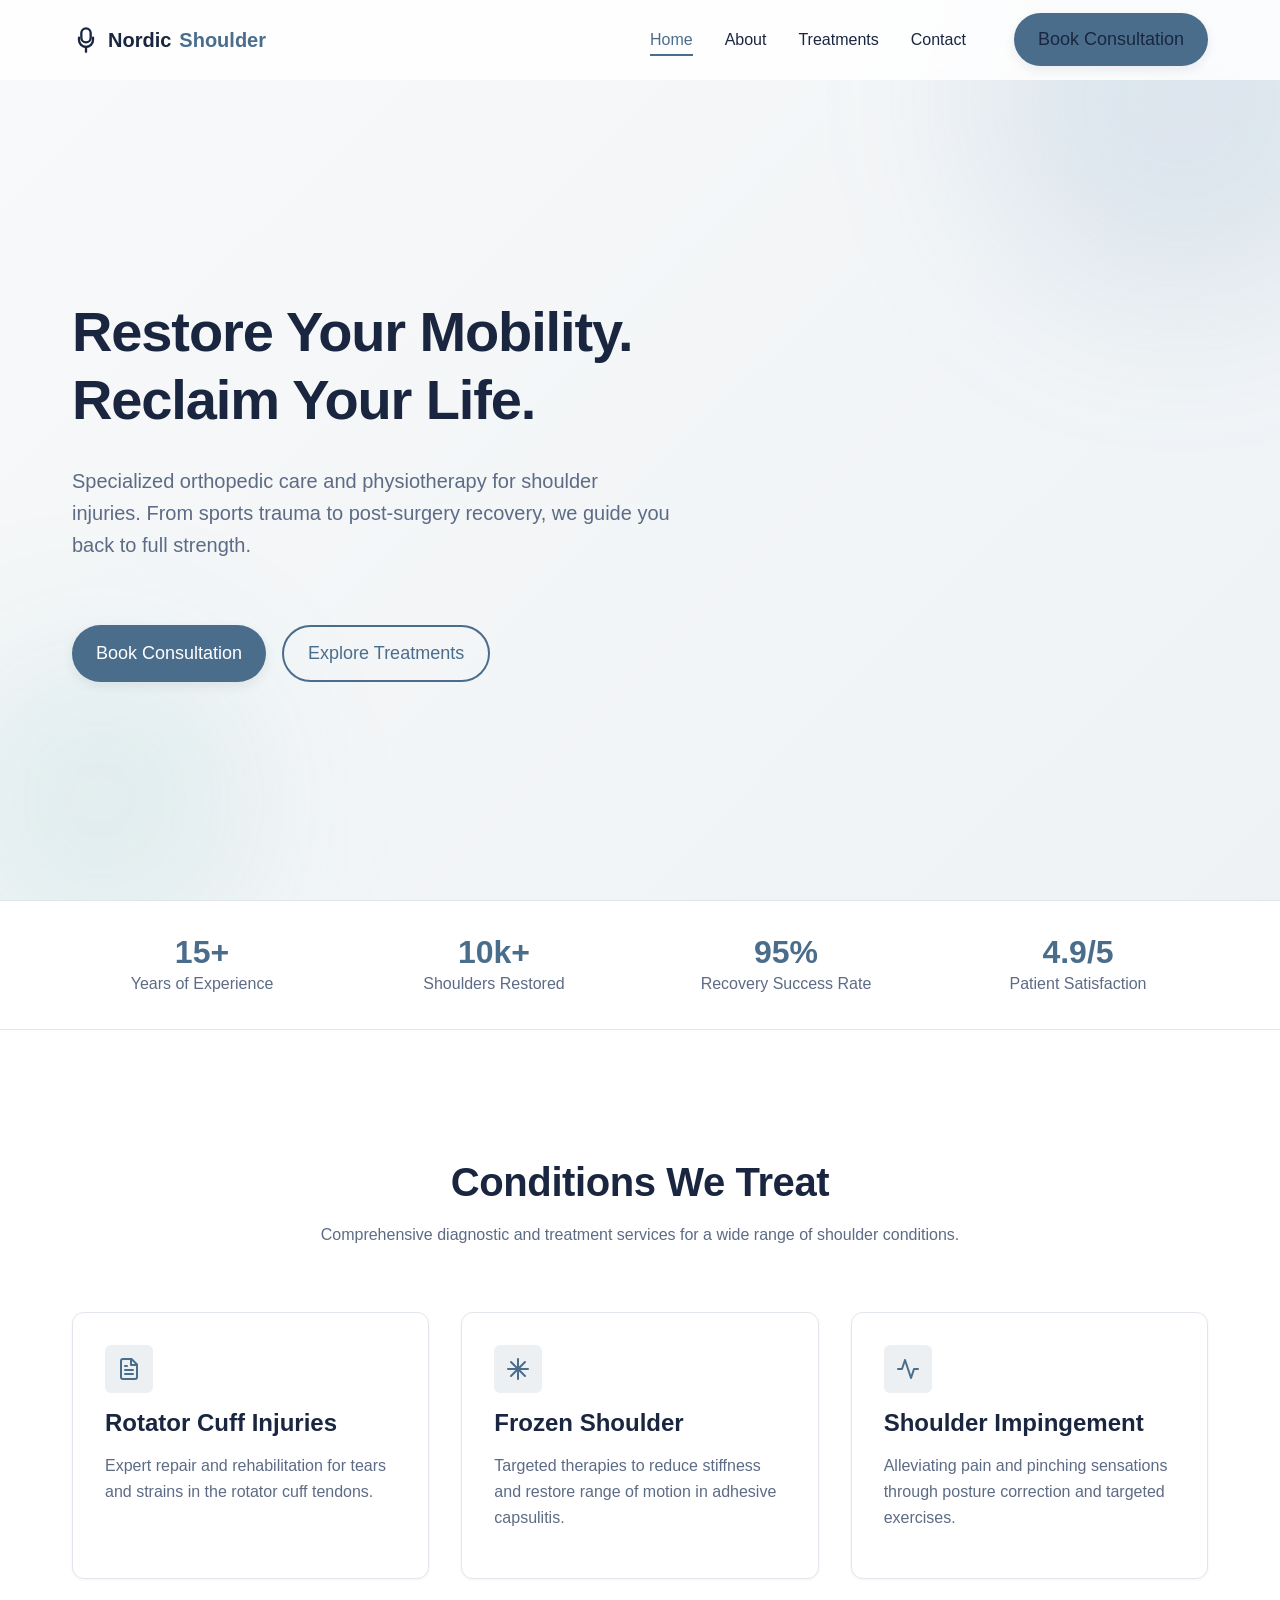
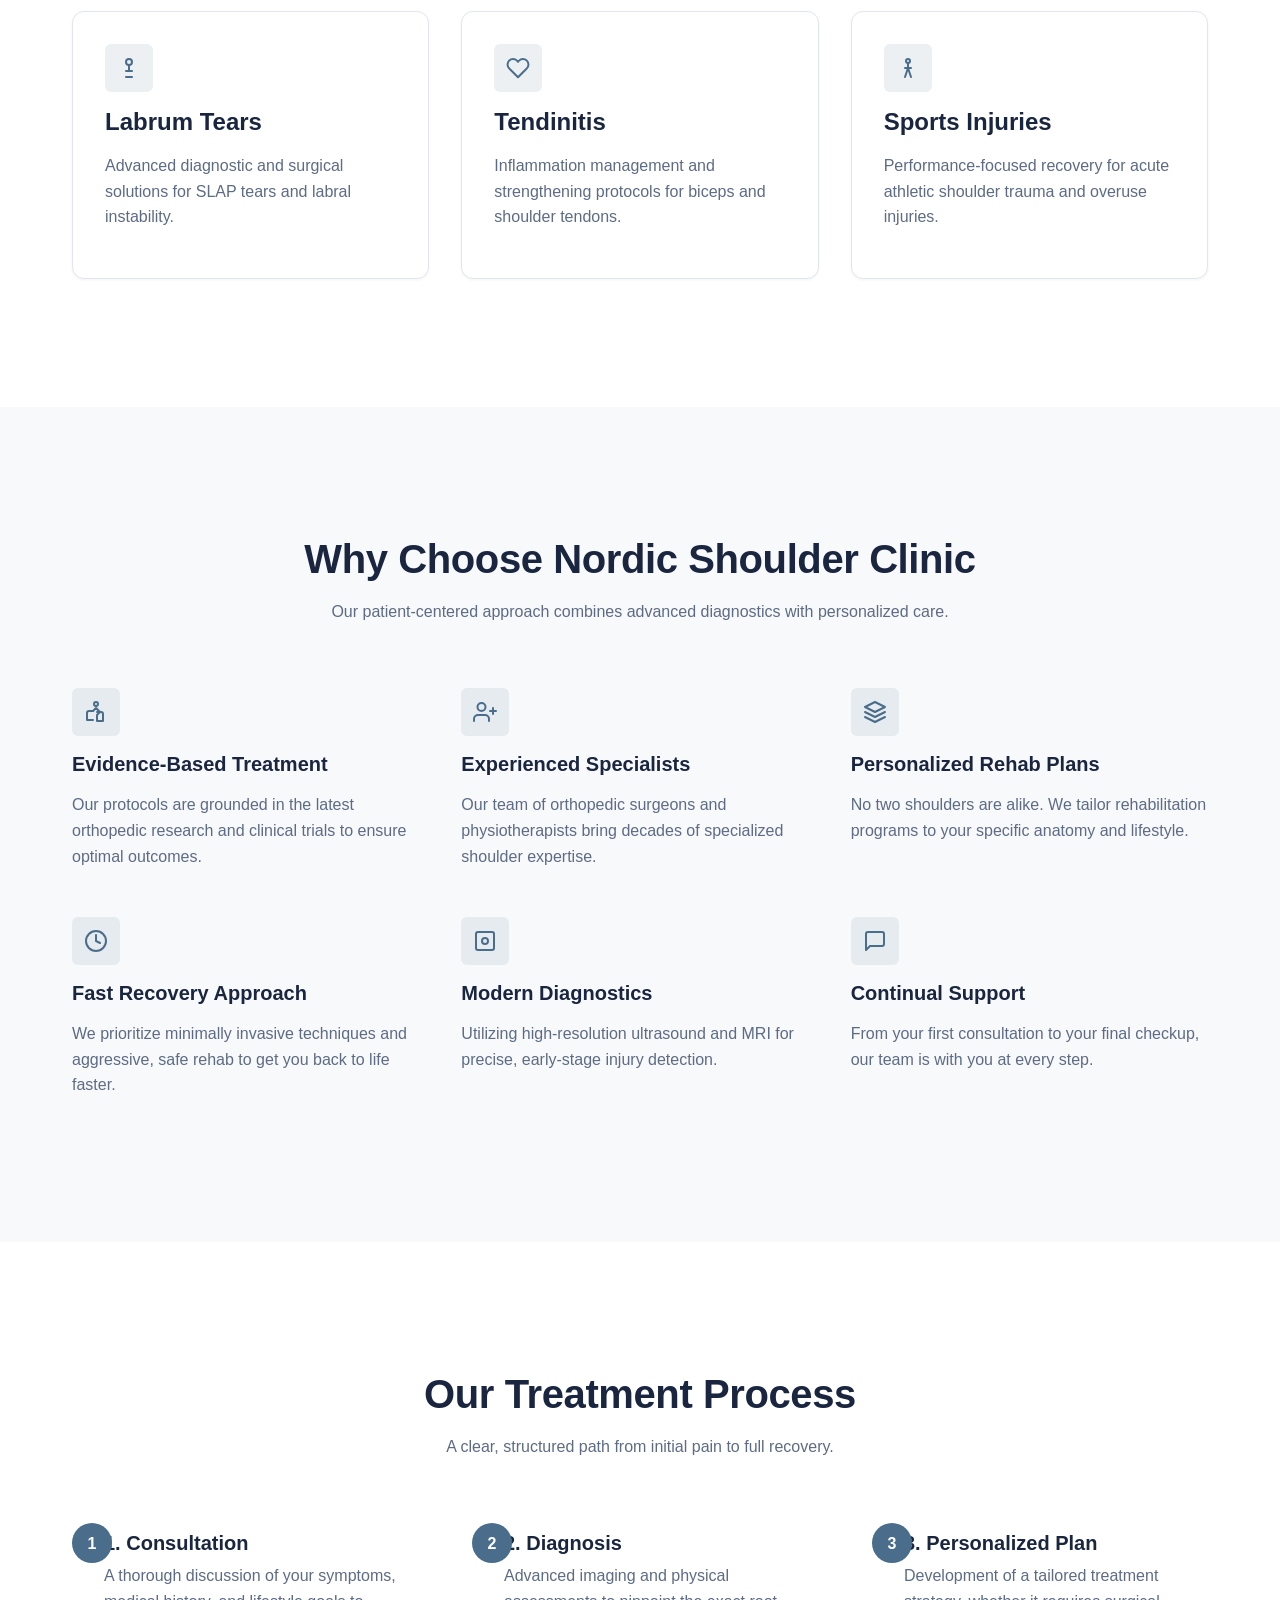
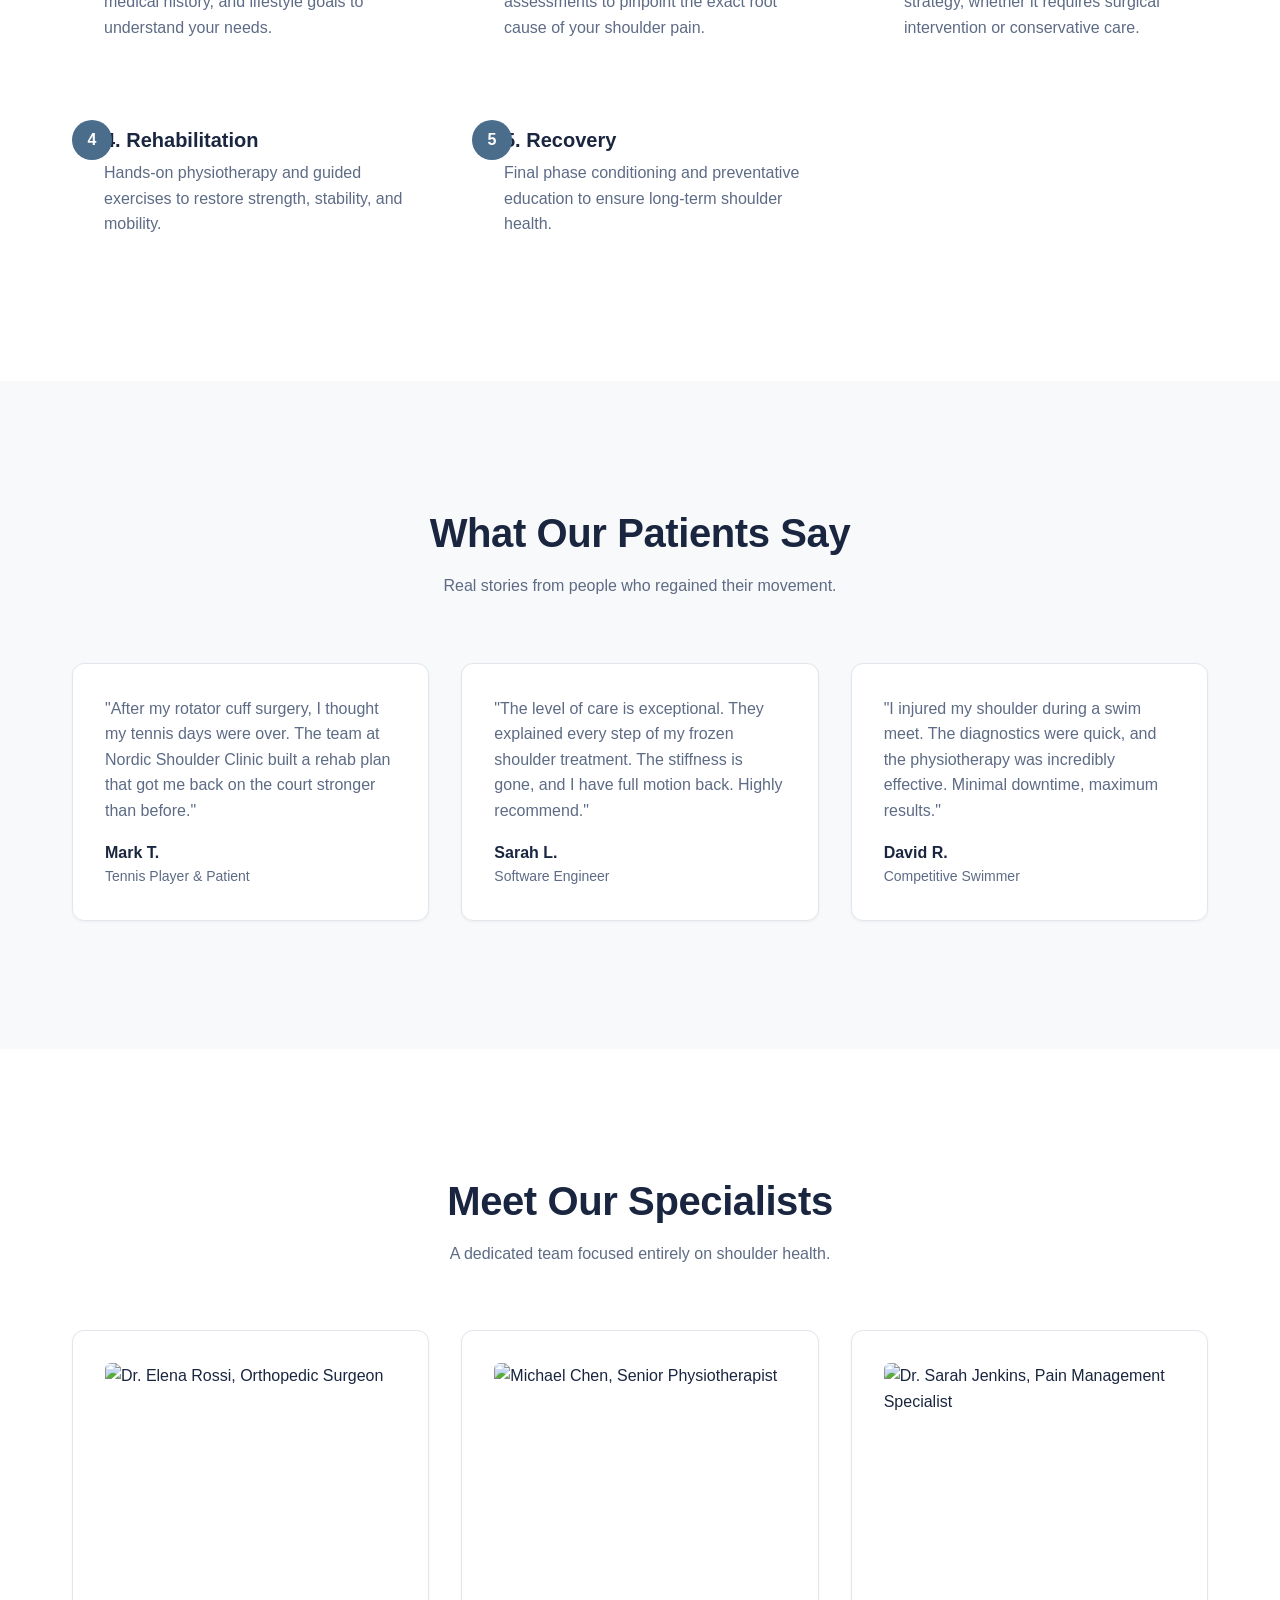
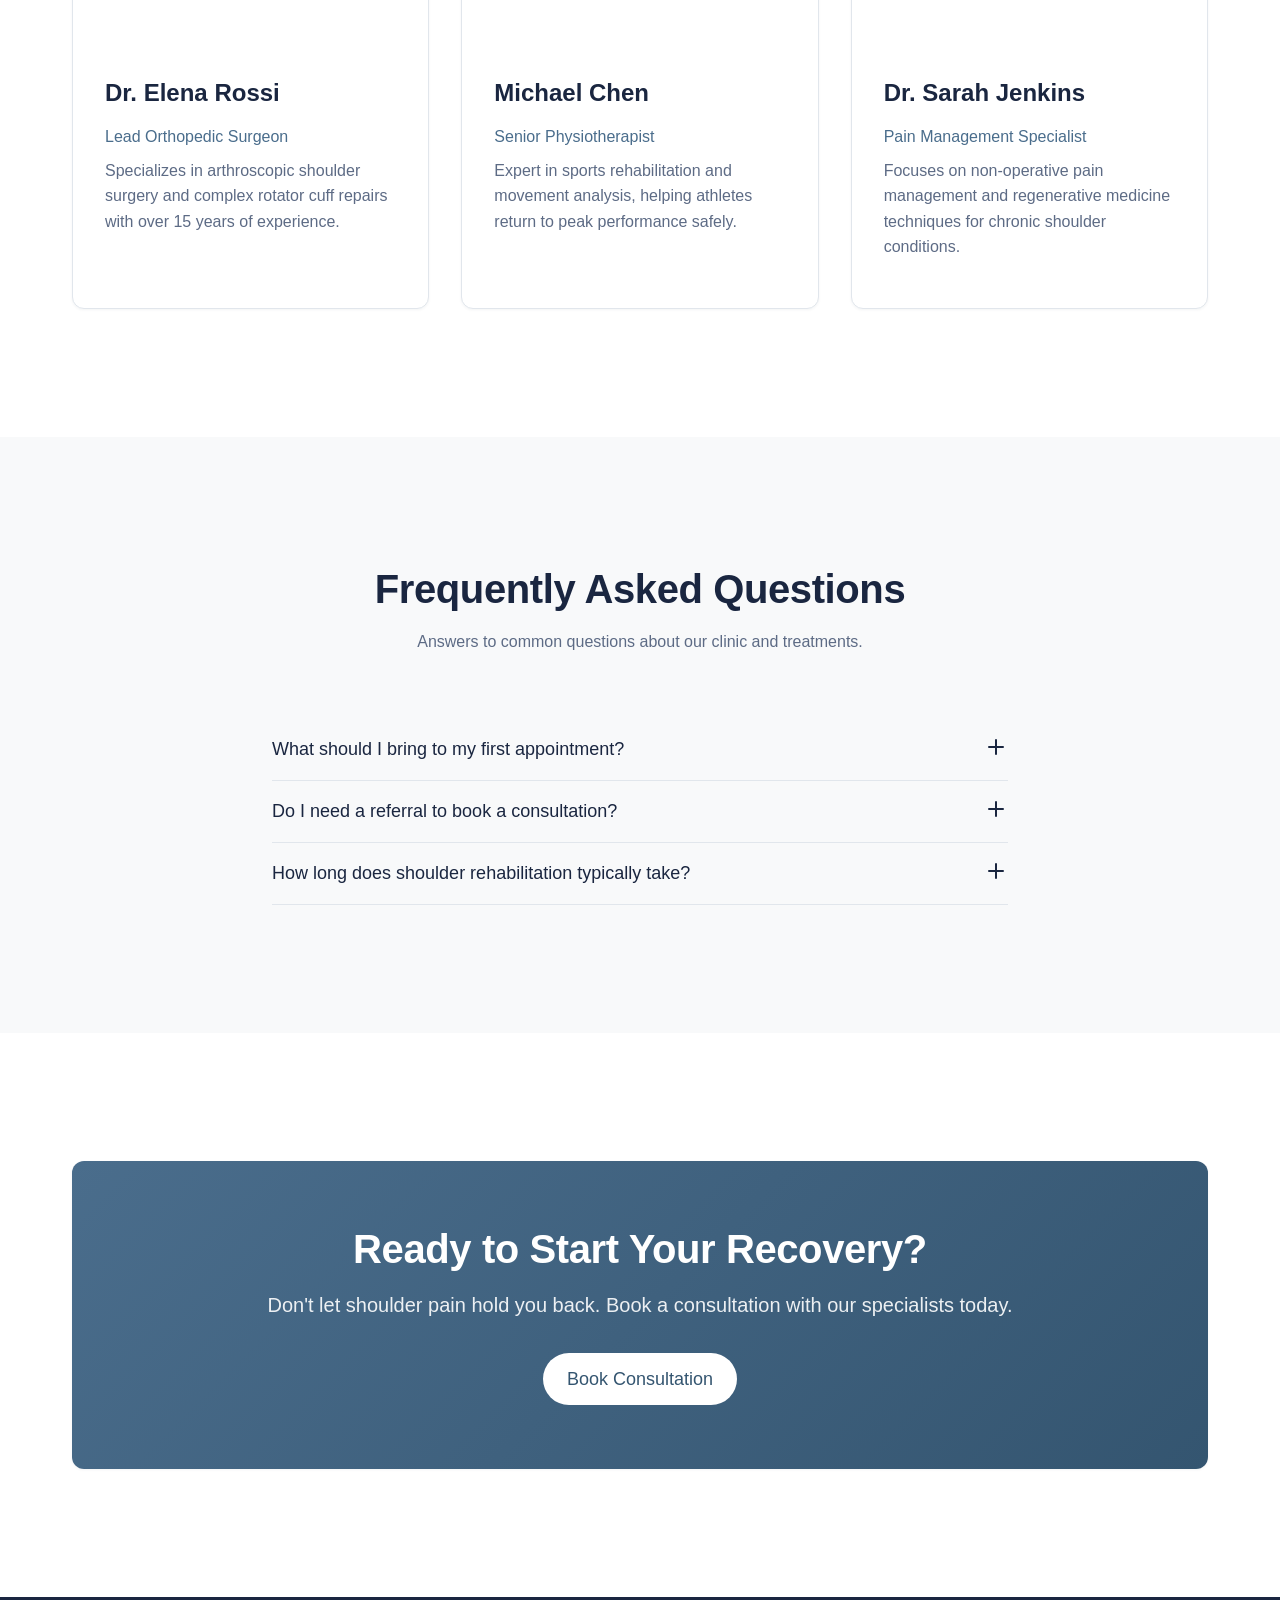
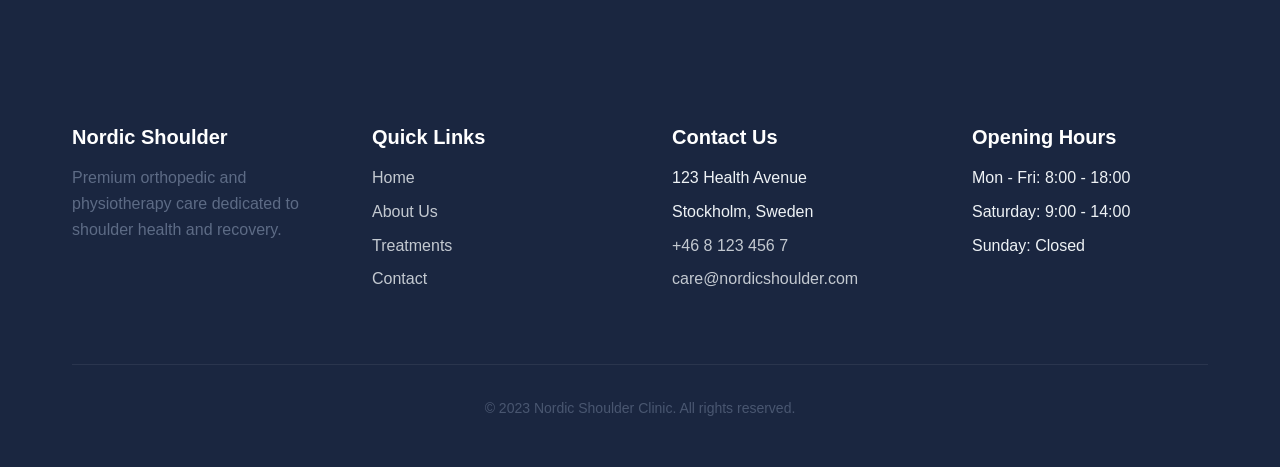
==== commit 90132cb7: "Generate site via Klar (6 files)" ====
--- a/index.html
+++ b/index.html
@@ -1,425 +1,446 @@
 <!DOCTYPE html>
-<html lang="en" data-theme="light">
+<html lang="en">
 <head>
-  <meta charset="UTF-8">
-  <meta name="viewport" content="width=device-width, initial-scale=1.0">
-  <meta name="description" content="Specialist shoulder clinic offering expert rehabilitation, physiotherapy, sports injury recovery, and post-surgery care. Evidence-based treatment in a calm, premium environment.">
-  <meta name="theme-color" content="#f8fafb">
-  <title>OrthoCore Shoulder Clinic – Expert Rehabilitation & Recovery</title>
-  <link rel="stylesheet" href="style.css">
+    <meta charset="UTF-8">
+    <meta name="viewport" content="width=device-width, initial-scale=1.0">
+    <title>Nordic Shoulder Clinic | Premium Orthopedic & Physiotherapy Care</title>
+    <meta name="description" content="Specialized shoulder injury clinic offering orthopedic assessment, physiotherapy, post-surgery recovery, and pain management. Book your consultation today.">
+    <link rel="stylesheet" href="style.css">
 </head>
 <body>
 
-  <!-- ====================================================================
-  SITE HEADER & NAVIGATION
-  ==================================================================== -->
-  <header class="site-header" id="siteHeader">
-    <div class="container header-inner">
-      <a href="index.html" class="logo" aria-label="OrthoCore Shoulder Clinic – Home">
-        <!-- Logo SVG icon -->
-        <svg width="32" height="32" viewBox="0 0 32 32" fill="none" aria-hidden="true">
-          <circle cx="16" cy="12" r="8" stroke="var(--color-primary)" stroke-width="2.5" fill="none"/>
-          <path d="M8 28 L14 20 L18 20 L24 28" stroke="var(--color-primary)" stroke-width="2.5" stroke-linecap="round" stroke-linejoin="round"/>
-        </svg>
-        OrthoCore
-      </a>
-
-      <button class="hamburger" id="hamburger" aria-label="Toggle navigation menu" aria-expanded="false">
-        <span></span>
-        <span></span>
-        <span></span>
-      </button>
-
-      <nav class="nav-links" id="navLinks" role="navigation" aria-label="Main navigation">
-        <a href="index.html" class="active">Home</a>
-        <a href="about.html">About</a>
-        <a href="treatments.html">Treatments</a>
-        <a href="contact.html">Contact</a>
-        <a href="contact.html" class="btn btn-primary">Book Consultation</a>
-      </nav>
-    </div>
-  </header>
-
-  <!-- ====================================================================
-  MAIN CONTENT
-  ==================================================================== -->
-  <main>
-
-    <!-- HERO SECTION -->
-    <section class="hero" id="hero">
-      <div class="container">
-        <div class="hero-content reveal">
-          <h1>Your Shoulder,<br>Restored With Care</h1>
-          <p>Specialist rehabilitation for shoulder injuries, sports trauma, and post-surgery recovery. Evidence-based treatment grounded in compassion and clinical excellence.</p>
-          <div class="hero-buttons">
-            <a href="contact.html" class="btn btn-primary btn-lg">Book Consultation</a>
-            <a href="treatments.html" class="btn btn-secondary btn-lg">Explore Treatments</a>
-          </div>
+    <!-- Header / Navigation -->
+    <header class="site-header" id="siteHeader">
+        <div class="container nav-wrapper">
+            <a href="index.html" class="logo">
+                <svg width="28" height="28" viewBox="0 0 24 24" fill="none" stroke="currentColor" stroke-width="2" stroke-linecap="round" stroke-linejoin="round">
+                    <path d="M12 2a4 4 0 0 0-4 4v4a4 4 0 0 0 8 0V6a4 4 0 0 0-4-4z"></path>
+                    <path d="M6 10v2a6 6 0 0 0 12 0v-2"></path>
+                    <path d="M12 18v4"></path>
+                </svg>
+                Nordic<span>Shoulder</span>
+            </a>
+            <nav class="nav-links" id="navLinks">
+                <a href="index.html" class="active">Home</a>
+                <a href="about.html">About</a>
+                <a href="treatments.html">Treatments</a>
+                <a href="contact.html">Contact</a>
+                <a href="contact.html" class="btn btn-primary" style="margin-left: 1rem;">Book Consultation</a>
+            </nav>
+            <button class="menu-toggle" id="menuToggle" aria-label="Toggle menu" aria-expanded="false">
+                <span></span>
+                <span></span>
+                <span></span>
+            </button>
         </div>
-
-        <div class="hero-image reveal">
-          <!-- Professional healthcare image placeholder via Unsplash -->
-          <img
-            src="https://images.unsplash.com/photo-1576091160550-2173dba999ef?w=800&q=80"
-            alt="Physiotherapist consulting with a patient in a bright, modern clinic room"
-            loading="eager"
-            width="800"
-            height="600"
-          >
+    </header>
+
+    <main>
+        <!-- Hero Section -->
+        <section class="hero">
+            <div class="hero-bg-accent hero-bg-accent-1"></div>
+            <div class="hero-bg-accent hero-bg-accent-2"></div>
+            <div class="container">
+                <div class="hero-content reveal">
+                    <h1>Restore Your Mobility. Reclaim Your Life.</h1>
+                    <p class="hero-subtitle">Specialized orthopedic care and physiotherapy for shoulder injuries. From sports trauma to post-surgery recovery, we guide you back to full strength.</p>
+                    <div class="hero-ctas">
+                        <a href="contact.html" class="btn btn-primary">Book Consultation</a>
+                        <a href="treatments.html" class="btn btn-secondary">Explore Treatments</a>
+                    </div>
+                </div>
+            </div>
+        </section>
+
+        <!-- Trust Bar -->
+        <section class="trust-bar">
+            <div class="container">
+                <div class="trust-items reveal">
+                    <div class="trust-item">
+                        <h3>15+</h3>
+                        <p>Years of Experience</p>
+                    </div>
+                    <div class="trust-item">
+                        <h3>10k+</h3>
+                        <p>Shoulders Restored</p>
+                    </div>
+                    <div class="trust-item">
+                        <h3>95%</h3>
+                        <p>Recovery Success Rate</p>
+                    </div>
+                    <div class="trust-item">
+                        <h3>4.9/5</h3>
+                        <p>Patient Satisfaction</p>
+                    </div>
+                </div>
+            </div>
+        </section>
+
+        <!-- Conditions Section -->
+        <section class="section">
+            <div class="container">
+                <div class="text-center mb-lg reveal">
+                    <h2>Conditions We Treat</h2>
+                    <p>Comprehensive diagnostic and treatment services for a wide range of shoulder conditions.</p>
+                </div>
+                <div class="grid grid-3">
+                    <!-- Card 1 -->
+                    <article class="card reveal">
+                        <div class="card-icon">
+                            <svg width="24" height="24" viewBox="0 0 24 24" fill="none" stroke="currentColor" stroke-width="2" stroke-linecap="round" stroke-linejoin="round">
+                                <path d="M14.5 2H6a2 2 0 0 0-2 2v16a2 2 0 0 0 2 2h12a2 2 0 0 0 2-2V7.5L14.5 2z"/>
+                                <polyline points="14 2 14 8 20 8"/>
+                                <line x1="16" y1="13" x2="8" y2="13"/>
+                                <line x1="16" y1="17" x2="8" y2="17"/>
+                                <line x1="10" y1="9" x2="8" y2="9"/>
+                            </svg>
+                        </div>
+                        <h3>Rotator Cuff Injuries</h3>
+                        <p>Expert repair and rehabilitation for tears and strains in the rotator cuff tendons.</p>
+                    </article>
+                    <!-- Card 2 -->
+                    <article class="card reveal">
+                        <div class="card-icon">
+                            <svg width="24" height="24" viewBox="0 0 24 24" fill="none" stroke="currentColor" stroke-width="2" stroke-linecap="round" stroke-linejoin="round">
+                                <line x1="12" y1="2" x2="12" y2="22"/>
+                                <path d="M2 12h20"/>
+                                <path d="M5 5l14 14"/>
+                                <path d="M19 5L5 19"/>
+                            </svg>
+                        </div>
+                        <h3>Frozen Shoulder</h3>
+                        <p>Targeted therapies to reduce stiffness and restore range of motion in adhesive capsulitis.</p>
+                    </article>
+                    <!-- Card 3 -->
+                    <article class="card reveal">
+                        <div class="card-icon">
+                            <svg width="24" height="24" viewBox="0 0 24 24" fill="none" stroke="currentColor" stroke-width="2" stroke-linecap="round" stroke-linejoin="round">
+                                <path d="M22 12h-4l-3 9L9 3l-3 9H2"/>
+                            </svg>
+                        </div>
+                        <h3>Shoulder Impingement</h3>
+                        <p>Alleviating pain and pinching sensations through posture correction and targeted exercises.</p>
+                    </article>
+                    <!-- Card 4 -->
+                    <article class="card reveal">
+                        <div class="card-icon">
+                            <svg width="24" height="24" viewBox="0 0 24 24" fill="none" stroke="currentColor" stroke-width="2" stroke-linecap="round" stroke-linejoin="round">
+                                <circle cx="12" cy="6" r="3"/>
+                                <path d="M12 9v6"/>
+                                <path d="M9 15h6"/>
+                                <path d="M9 21h6"/>
+                            </svg>
+                        </div>
+                        <h3>Labrum Tears</h3>
+                        <p>Advanced diagnostic and surgical solutions for SLAP tears and labral instability.</p>
+                    </article>
+                    <!-- Card 5 -->
+                    <article class="card reveal">
+                        <div class="card-icon">
+                            <svg width="24" height="24" viewBox="0 0 24 24" fill="none" stroke="currentColor" stroke-width="2" stroke-linecap="round" stroke-linejoin="round">
+                                <path d="M20.84 4.61a5.5 5.5 0 0 0-7.78 0L12 5.67l-1.06-1.06a5.5 5.5 0 0 0-7.78 7.78l1.06 1.06L12 21.23l7.78-7.78 1.06-1.06a5.5 5.5 0 0 0 0-7.78z"/>
+                            </svg>
+                        </div>
+                        <h3>Tendinitis</h3>
+                        <p>Inflammation management and strengthening protocols for biceps and shoulder tendons.</p>
+                    </article>
+                    <!-- Card 6 -->
+                    <article class="card reveal">
+                        <div class="card-icon">
+                            <svg width="24" height="24" viewBox="0 0 24 24" fill="none" stroke="currentColor" stroke-width="2" stroke-linecap="round" stroke-linejoin="round">
+                                <circle cx="12" cy="5" r="2"/>
+                                <path d="M12 7v5l-3 9"/>
+                                <path d="M12 12l3 9"/>
+                                <path d="M9 12h6"/>
+                            </svg>
+                        </div>
+                        <h3>Sports Injuries</h3>
+                        <p>Performance-focused recovery for acute athletic shoulder trauma and overuse injuries.</p>
+                    </article>
+                </div>
+            </div>
+        </section>
+
+        <!-- Why Choose Us -->
+        <section class="section section-alt">
+            <div class="container">
+                <div class="text-center mb-lg reveal">
+                    <h2>Why Choose Nordic Shoulder Clinic</h2>
+                    <p>Our patient-centered approach combines advanced diagnostics with personalized care.</p>
+                </div>
+                <div class="grid grid-3">
+                    <div class="reveal">
+                        <div class="card-icon">
+                            <svg width="24" height="24" viewBox="0 0 24 24" fill="none" stroke="currentColor" stroke-width="2" stroke-linecap="round" stroke-linejoin="round">
+                                <path d="M9 11H5a2 2 0 0 0-2 2v7h6"/>
+                                <path d="M9 11l3-3 4 4-3 3v6h6v-7a2 2 0 0 0-2-2h-4"/>
+                                <circle cx="12" cy="4" r="2"/>
+                            </svg>
+                        </div>
+                        <h4>Evidence-Based Treatment</h4>
+                        <p>Our protocols are grounded in the latest orthopedic research and clinical trials to ensure optimal outcomes.</p>
+                    </div>
+                    <div class="reveal">
+                        <div class="card-icon">
+                            <svg width="24" height="24" viewBox="0 0 24 24" fill="none" stroke="currentColor" stroke-width="2" stroke-linecap="round" stroke-linejoin="round">
+                                <path d="M16 21v-2a4 4 0 0 0-4-4H5a4 4 0 0 0-4 4v2"/>
+                                <circle cx="8.5" cy="7" r="4"/>
+                                <path d="M20 8v6"/>
+                                <path d="M23 11h-6"/>
+                            </svg>
+                        </div>
+                        <h4>Experienced Specialists</h4>
+                        <p>Our team of orthopedic surgeons and physiotherapists bring decades of specialized shoulder expertise.</p>
+                    </div>
+                    <div class="reveal">
+                        <div class="card-icon">
+                            <svg width="24" height="24" viewBox="0 0 24 24" fill="none" stroke="currentColor" stroke-width="2" stroke-linecap="round" stroke-linejoin="round">
+                                <path d="M12 2L2 7l10 5 10-5-10-5z"/>
+                                <path d="M2 17l10 5 10-5"/>
+                                <path d="M2 12l10 5 10-5"/>
+                            </svg>
+                        </div>
+                        <h4>Personalized Rehab Plans</h4>
+                        <p>No two shoulders are alike. We tailor rehabilitation programs to your specific anatomy and lifestyle.</p>
+                    </div>
+                    <div class="reveal">
+                        <div class="card-icon">
+                            <svg width="24" height="24" viewBox="0 0 24 24" fill="none" stroke="currentColor" stroke-width="2" stroke-linecap="round" stroke-linejoin="round">
+                                <circle cx="12" cy="12" r="10"/>
+                                <path d="M12 6v6l4 2"/>
+                            </svg>
+                        </div>
+                        <h4>Fast Recovery Approach</h4>
+                        <p>We prioritize minimally invasive techniques and aggressive, safe rehab to get you back to life faster.</p>
+                    </div>
+                    <div class="reveal">
+                        <div class="card-icon">
+                            <svg width="24" height="24" viewBox="0 0 24 24" fill="none" stroke="currentColor" stroke-width="2" stroke-linecap="round" stroke-linejoin="round">
+                                <rect x="3" y="3" width="18" height="18" rx="2" ry="2"/>
+                                <circle cx="12" cy="12" r="3"/>
+                            </svg>
+                        </div>
+                        <h4>Modern Diagnostics</h4>
+                        <p>Utilizing high-resolution ultrasound and MRI for precise, early-stage injury detection.</p>
+                    </div>
+                    <div class="reveal">
+                        <div class="card-icon">
+                            <svg width="24" height="24" viewBox="0 0 24 24" fill="none" stroke="currentColor" stroke-width="2" stroke-linecap="round" stroke-linejoin="round">
+                                <path d="M21 15a2 2 0 0 1-2 2H7l-4 4V5a2 2 0 0 1 2-2h14a2 2 0 0 1 2 2z"/>
+                            </svg>
+                        </div>
+                        <h4>Continual Support</h4>
+                        <p>From your first consultation to your final checkup, our team is with you at every step.</p>
+                    </div>
+                </div>
+            </div>
+        </section>
+
+        <!-- Treatment Process -->
+        <section class="section">
+            <div class="container">
+                <div class="text-center mb-lg reveal">
+                    <h2>Our Treatment Process</h2>
+                    <p>A clear, structured path from initial pain to full recovery.</p>
+                </div>
+                <div class="process-steps">
+                    <div class="process-step reveal">
+                        <h4>1. Consultation</h4>
+                        <p>A thorough discussion of your symptoms, medical history, and lifestyle goals to understand your needs.</p>
+                    </div>
+                    <div class="process-step reveal">
+                        <h4>2. Diagnosis</h4>
+                        <p>Advanced imaging and physical assessments to pinpoint the exact root cause of your shoulder pain.</p>
+                    </div>
+                    <div class="process-step reveal">
+                        <h4>3. Personalized Plan</h4>
+                        <p>Development of a tailored treatment strategy, whether it requires surgical intervention or conservative care.</p>
+                    </div>
+                    <div class="process-step reveal">
+                        <h4>4. Rehabilitation</h4>
+                        <p>Hands-on physiotherapy and guided exercises to restore strength, stability, and mobility.</p>
+                    </div>
+                    <div class="process-step reveal">
+                        <h4>5. Recovery</h4>
+                        <p>Final phase conditioning and preventative education to ensure long-term shoulder health.</p>
+                    </div>
+                </div>
+            </div>
+        </section>
+
+        <!-- Testimonials -->
+        <section class="section section-alt">
+            <div class="container">
+                <div class="text-center mb-lg reveal">
+                    <h2>What Our Patients Say</h2>
+                    <p>Real stories from people who regained their movement.</p>
+                </div>
+                <div class="grid grid-3">
+                    <article class="card reveal">
+                        <p>"After my rotator cuff surgery, I thought my tennis days were over. The team at Nordic Shoulder Clinic built a rehab plan that got me back on the court stronger than before."</p>
+                        <div style="margin-top: 1rem; font-weight: 600; color: var(--color-text);">Mark T.</div>
+                        <div style="font-size: 0.875rem; color: var(--color-text-muted);">Tennis Player & Patient</div>
+                    </article>
+                    <article class="card reveal">
+                        <p>"The level of care is exceptional. They explained every step of my frozen shoulder treatment. The stiffness is gone, and I have full motion back. Highly recommend."</p>
+                        <div style="margin-top: 1rem; font-weight: 600; color: var(--color-text);">Sarah L.</div>
+                        <div style="font-size: 0.875rem; color: var(--color-text-muted);">Software Engineer</div>
+                    </article>
+                    <article class="card reveal">
+                        <p>"I injured my shoulder during a swim meet. The diagnostics were quick, and the physiotherapy was incredibly effective. Minimal downtime, maximum results."</p>
+                        <div style="margin-top: 1rem; font-weight: 600; color: var(--color-text);">David R.</div>
+                        <div style="font-size: 0.875rem; color: var(--color-text-muted);">Competitive Swimmer</div>
+                    </article>
+                </div>
+            </div>
+        </section>
+
+        <!-- Specialists Preview -->
+        <section class="section">
+            <div class="container">
+                <div class="text-center mb-lg reveal">
+                    <h2>Meet Our Specialists</h2>
+                    <p>A dedicated team focused entirely on shoulder health.</p>
+                </div>
+                <div class="grid grid-3">
+                    <article class="card reveal">
+                        <img src="https://images.unsplash.com/photo-1612349317150-e413f6a5b16d?q=80&w=600&auto=format&fit=crop" alt="Dr. Elena Rossi, Orthopedic Surgeon" class="specialist-img" loading="lazy">
+                        <h3>Dr. Elena Rossi</h3>
+                        <p style="color: var(--color-primary); margin-bottom: 0.5rem;">Lead Orthopedic Surgeon</p>
+                        <p>Specializes in arthroscopic shoulder surgery and complex rotator cuff repairs with over 15 years of experience.</p>
+                    </article>
+                    <article class="card reveal">
+                        <img src="https://images.unsplash.com/photo-1622253692010-333f2da6031d?q=80&w=600&auto=format&fit=crop" alt="Michael Chen, Senior Physiotherapist" class="specialist-img" loading="lazy">
+                        <h3>Michael Chen</h3>
+                        <p style="color: var(--color-primary); margin-bottom: 0.5rem;">Senior Physiotherapist</p>
+                        <p>Expert in sports rehabilitation and movement analysis, helping athletes return to peak performance safely.</p>
+                    </article>
+                    <article class="card reveal">
+                        <img src="https://images.unsplash.com/photo-1594824476967-48c8b964273f?q=80&w=600&auto=format&fit=crop" alt="Dr. Sarah Jenkins, Pain Management Specialist" class="specialist-img" loading="lazy">
+                        <h3>Dr. Sarah Jenkins</h3>
+                        <p style="color: var(--color-primary); margin-bottom: 0.5rem;">Pain Management Specialist</p>
+                        <p>Focuses on non-operative pain management and regenerative medicine techniques for chronic shoulder conditions.</p>
+                    </article>
+                </div>
+            </div>
+        </section>
+
+        <!-- FAQ Section -->
+        <section class="section section-alt">
+            <div class="container" style="max-width: 800px;">
+                <div class="text-center mb-lg reveal">
+                    <h2>Frequently Asked Questions</h2>
+                    <p>Answers to common questions about our clinic and treatments.</p>
+                </div>
+                
+                <div class="reveal">
+                    <div class="accordion-item">
+                        <button class="accordion-header">
+                            What should I bring to my first appointment?
+                            <span class="accordion-icon">
+                                <svg width="24" height="24" viewBox="0 0 24 24" fill="none" stroke="currentColor" stroke-width="2" stroke-linecap="round" stroke-linejoin="round">
+                                    <line x1="12" y1="5" x2="12" y2="19"></line>
+                                    <line x1="5" y1="12" x2="19" y2="12"></line>
+                                </svg>
+                            </span>
+                        </button>
+                        <div class="accordion-content">
+                            <div class="accordion-content-inner">
+                                Please bring any recent imaging results (X-rays, MRIs), a list of current medications, your insurance card, and comfortable clothing that allows easy access to your shoulder area.
+                            </div>
+                        </div>
+                    </div>
+
+                    <div class="accordion-item">
+                        <button class="accordion-header">
+                            Do I need a referral to book a consultation?
+                            <span class="accordion-icon">
+                                <svg width="24" height="24" viewBox="0 0 24 24" fill="none" stroke="currentColor" stroke-width="2" stroke-linecap="round" stroke-linejoin="round">
+                                    <line x1="12" y1="5" x2="12" y2="19"></line>
+                                    <line x1="5" y1="12" x2="19" y2="12"></line>
+                                </svg>
+                            </span>
+                        </button>
+                        <div class="accordion-content">
+                            <div class="accordion-content-inner">
+                                While a referral from your general practitioner is appreciated and often helps with insurance claims, it is not strictly required to book an initial consultation with our specialists.
+                            </div>
+                        </div>
+                    </div>
+
+                    <div class="accordion-item">
+                        <button class="accordion-header">
+                            How long does shoulder rehabilitation typically take?
+                            <span class="accordion-icon">
+                                <svg width="24" height="24" viewBox="0 0 24 24" fill="none" stroke="currentColor" stroke-width="2" stroke-linecap="round" stroke-linejoin="round">
+                                    <line x1="12" y1="5" x2="12" y2="19"></line>
+                                    <line x1="5" y1="12" x2="19" y2="12"></line>
+                                </svg>
+                            </span>
+                        </button>
+                        <div class="accordion-content">
+                            <div class="accordion-content-inner">
+                                Recovery times vary greatly depending on the injury and treatment. Minor impingements may resolve in 4-6 weeks, while post-surgical rotator cuff repairs can take 4-6 months for full recovery. We will provide a specific timeline during your consultation.
+                            </div>
+                        </div>
+                    </div>
+                </div>
+            </div>
+        </section>
+
+        <!-- Final CTA -->
+        <section class="section">
+            <div class="container">
+                <div class="card reveal" style="background: linear-gradient(135deg, var(--color-primary) 0%, var(--color-primary-dark) 100%); color: var(--color-white); text-align: center; padding: 4rem 2rem; border: none;">
+                    <h2 style="color: var(--color-white);">Ready to Start Your Recovery?</h2>
+                    <p style="color: rgba(255,255,255,0.9); font-size: 1.25rem; margin-bottom: 2rem;">Don't let shoulder pain hold you back. Book a consultation with our specialists today.</p>
+                    <a href="contact.html" class="btn btn-white">Book Consultation</a>
+                </div>
+            </div>
+        </section>
+    </main>
+
+    <!-- Footer -->
+    <footer class="site-footer">
+        <div class="container">
+            <div class="footer-grid">
+                <div class="footer-col">
+                    <h4>Nordic Shoulder</h4>
+                    <p>Premium orthopedic and physiotherapy care dedicated to shoulder health and recovery.</p>
+                </div>
+                <div class="footer-col">
+                    <h4>Quick Links</h4>
+                    <ul>
+                        <li><a href="index.html">Home</a></li>
+                        <li><a href="about.html">About Us</a></li>
+                        <li><a href="treatments.html">Treatments</a></li>
+                        <li><a href="contact.html">Contact</a></li>
+                    </ul>
+                </div>
+                <div class="footer-col">
+                    <h4>Contact Us</h4>
+                    <ul>
+                        <li>123 Health Avenue</li>
+                        <li>Stockholm, Sweden</li>
+                        <li><a href="tel:+4681234567">+46 8 123 456 7</a></li>
+                        <li><a href="mailto:care@nordicshoulder.com">care@nordicshoulder.com</a></li>
+                    </ul>
+                </div>
+                <div class="footer-col">
+                    <h4>Opening Hours</h4>
+                    <ul>
+                        <li>Mon - Fri: 8:00 - 18:00</li>
+                        <li>Saturday: 9:00 - 14:00</li>
+                        <li>Sunday: Closed</li>
+                    </ul>
+                </div>
+            </div>
+            <div class="footer-bottom">
+                <p>&copy; 2023 Nordic Shoulder Clinic. All rights reserved.</p>
+            </div>
         </div>
-      </div>
-    </section>
-
-    <!-- TRUST BAR -->
-    <section class="trust-bar" aria-label="Trust indicators">
-      <div class="container">
-        <div class="trust-grid">
-          <div class="trust-item reveal">
-            <span class="icon" aria-hidden="true">&#9733;</span>
-            <strong>15+</strong>
-            <span>Years of Experience</span>
-          </div>
-          <div class="trust-item reveal">
-            <span class="icon" aria-hidden="true">&#10003;</span>
-            <strong>5,000+</strong>
-            <span>Patients Treated</span>
-          </div>
-          <div class="trust-item reveal">
-            <span class="icon" aria-hidden="true">&#9829;</span>
-            <strong>98%</strong>
-            <span>Satisfaction Rate</span>
-          </div>
-          <div class="trust-item reveal">
-            <span class="icon" aria-hidden="true">&#9733;</span>
-            <strong>Certified</strong>
-            <span>Orthopedic Specialists</span>
-          </div>
-        </div>
-      </div>
-    </section>
-
-    <!-- CONDITIONS SECTION -->
-    <section class="section" id="conditions" aria-labelledby="conditionsHeading">
-      <div class="container">
-        <div class="section-heading">
-          <h2 id="conditionsHeading">Shoulder Conditions We Treat</h2>
-          <p>From acute sports injuries to chronic degenerative conditions — our specialists provide comprehensive care for every shoulder concern.</p>
-        </div>
-
-        <div class="grid-3">
-          <article class="card reveal">
-            <h3>Rotator Cuff Injuries</h3>
-            <p>Partial and full-thickness tears, tendinopathy, and impingement. Our rehabilitation protocols restore strength and mobility safely.</p>
-          </article>
-
-          <article class="card reveal">
-            <h3>Frozen Shoulder</h3>
-            <p>Adhesive capsulitis can severely limit movement. We use targeted manual therapy and progressive exercise to regain full range of motion.</p>
-          </article>
-
-          <article class="card reveal">
-            <h3>Shoulder Impingement</h3>
-            <p>Pinching of the rotator cuff tendons causes pain and weakness. We identify the root cause and design a correction plan that works.</p>
-          </article>
-
-          <article class="card reveal">
-            <h3>Labrum Tears</h3>
-            <p>SLAP tears and Bankart lesions require precise diagnosis. Our post-surgical and conservative rehab pathways are built on current evidence.</p>
-          </article>
-
-          <article class="card reveal">
-            <h3>Tendinitis &amp; Bursitis</h3>
-            <p>Inflammation around the shoulder joint can be debilitating. We combine hands-on therapy with load management for lasting relief.</p>
-          </article>
-
-          <article class="card reveal">
-            <h3>Sports Injuries</h3>
-            <p>Dislocations, separations, and overuse injuries in athletes. We focus on safe return-to-play with strength and conditioning support.</p>
-          </article>
-        </div>
-      </div>
-    </section>
-
-    <!-- WHY CHOOSE US -->
-    <section class="section section-light" id="why-us" aria-labelledby="whyUsHeading">
-      <div class="container">
-        <div class="section-heading">
-          <h2 id="whyUsHeading">Why Choose OrthoCore</h2>
-          <p>We combine clinical expertise with a genuinely human approach — because recovery is personal, not just procedural.</p>
-        </div>
-
-        <div class="grid-3">
-          <div class="card reveal text-center">
-            <div style="font-size:2rem; color:var(--color-primary); margin-bottom:var(--space-sm);" aria-hidden="true">&#9679;</div>
-            <h4>Evidence-Based Treatment</h4>
-            <p>Every protocol is grounded in the latest peer-reviewed research, ensuring you receive care that is proven to work.</p>
-          </div>
-
-          <div class="card reveal text-center">
-            <div style="font-size:2rem; color:var(--color-primary); margin-bottom:var(--space-sm);" aria-hidden="true">&#9679;</div>
-            <h4>Experienced Specialists</h4>
-            <p>Our team has decades of combined experience in shoulder rehabilitation, sports medicine, and orthopedic physiotherapy.</p>
-          </div>
-
-          <div class="card reveal text-center">
-            <div style="font-size:2rem; color:var(--color-primary); margin-bottom:var(--space-sm);" aria-hidden="true">&#9679;</div>
-            <h4>Personalised Rehab Plans</h4>
-            <p>No two shoulders are the same. We design a plan tailored to your specific injury, lifestyle, and recovery goals.</p>
-          </div>
-
-          <div class="card reveal text-center">
-            <div style="font-size:2rem; color:var(--color-primary); margin-bottom:var(--space-sm);" aria-hidden="true">&#9679;</div>
-            <h4>Modern Diagnostics</h4>
-            <p>We use advanced assessment tools and imaging interpretation to pinpoint the exact nature of your shoulder condition.</p>
-          </div>
-
-          <div class="card reveal text-center">
-            <div style="font-size:2rem; color:var(--color-primary); margin-bottom:var(--space-sm);" aria-hidden="true">&#9679;</div>
-            <h4>Fast Recovery Approach</h4>
-            <p>Our structured pathway reduces recovery time while maintaining safety, so you can return to the activities you love sooner.</p>
-          </div>
-
-          <div class="card reveal text-center">
-            <div style="font-size:2rem; color:var(--color-primary); margin-bottom:var(--space-sm);" aria-hidden="true">&#9679;</div>
-            <h4>Continuity of Care</h4>
-            <p>You'll see the same specialist throughout your journey. We believe in building trusted therapeutic relationships.</p>
-          </div>
-        </div>
-      </div>
-    </section>
-
-    <!-- TREATMENT PROCESS -->
-    <section class="section" id="process" aria-labelledby="processHeading">
-      <div class="container">
-        <div class="section-heading">
-          <h2 id="processHeading">Your Recovery Journey</h2>
-          <p>A clear, structured pathway from your first visit to full recovery — with dedicated support at every step.</p>
-        </div>
-
-        <div class="timeline">
-          <div class="timeline-step reveal">
-            <div class="step-number">1</div>
-            <h4>Consultation</h4>
-            <p>We listen to your story, understand your goals, and perform a thorough clinical assessment.</p>
-          </div>
-          <div class="timeline-step reveal">
-            <div class="step-number">2</div>
-            <h4>Diagnosis</h4>
-            <p>Using advanced diagnostics, we identify the root cause and explain your condition clearly.</p>
-          </div>
-          <div class="timeline-step reveal">
-            <div class="step-number">3</div>
-            <h4>Personalised Treatment</h4>
-            <p>A custom plan combining manual therapy, exercise, and education — built around your life.</p>
-          </div>
-          <div class="timeline-step reveal">
-            <div class="step-number">4</div>
-            <h4>Rehabilitation</h4>
-            <p>Progressive loading and movement retraining to restore strength, stability, and confidence.</p>
-          </div>
-          <div class="timeline-step reveal">
-            <div class="step-number">5</div>
-            <h4>Recovery</h4>
-            <p>We guide you back to full function, with prevention strategies to keep you healthy long-term.</p>
-          </div>
-        </div>
-      </div>
-    </section>
-
-    <!-- TESTIMONIALS -->
-    <section class="section section-light" id="testimonials" aria-labelledby="testimonialHeading">
-      <div class="container">
-        <div class="section-heading">
-          <h2 id="testimonialHeading">What Our Patients Say</h2>
-          <p>Real stories from people who have regained their mobility, confidence, and quality of life.</p>
-        </div>
-
-        <div class="grid-3">
-          <div class="testimonial-card reveal">
-            <p class="quote">"After six months of frozen shoulder pain and limited movement, I came to OrthoCore. Within four weeks of treatment, I could finally reach above my head again. The team was incredible — patient, knowledgeable, and genuinely caring."</p>
-            <span class="author">Sarah Mitchell</span>
-            <span class="role">Recovered from Frozen Shoulder</span>
-          </div>
-
-          <div class="testimonial-card reveal">
-            <p class="quote">"As a competitive swimmer, a rotator cuff tear felt like the end of my career. The rehabilitation plan was systematic and challenging in the best way. I'm back in the pool and stronger than before."</p>
-            <span class="author">James Okonkwo</span>
-            <span class="role">Competitive Swimmer</span>
-          </div>
-
-          <div class="testimonial-card reveal">
-            <p class="quote">"Post-surgery recovery was daunting, but OrthoCore made it manageable. Every session was purposeful, and the encouragement I received kept me motivated. I'm now pain-free and fully mobile."</p>
-            <span class="author">Eleanor Brooks</span>
-            <span class="role">Post-Surgery Recovery</span>
-          </div>
-        </div>
-      </div>
-    </section>
-
-    <!-- SPECIALISTS PREVIEW -->
-    <section class="section" id="specialists" aria-labelledby="specialistsHeading">
-      <div class="container">
-        <div class="section-heading">
-          <h2 id="specialistsHeading">Meet Our Specialists</h2>
-          <p>Dedicated shoulder experts committed to your recovery — because who treats you matters.</p>
-        </div>
-
-        <div class="grid-3">
-          <div class="team-member reveal">
-            <img
-              src="https://images.unsplash.com/photo-1559839734-2b71ea197ec2?w=300&q=80"
-              alt="Dr. Henrik Larsson – Lead Shoulder Specialist"
-              loading="lazy"
-              width="150"
-              height="150"
-            >
-            <h4>Dr. Henrik Larsson</h4>
-            <p class="role">Lead Shoulder Specialist</p>
-            <p>Over 15 years in orthopedic physiotherapy with a focus on complex shoulder rehabilitation.</p>
-          </div>
-
-          <div class="team-member reveal">
-            <img
-              src="https://images.unsplash.com/photo-1594824476967-48c8b964273f?w=300&q=80"
-              alt="Dr. Amara Chen – Sports Injury Specialist"
-              loading="lazy"
-              width="150"
-              height="150"
-            >
-            <h4>Dr. Amara Chen</h4>
-            <p class="role">Sports Injury Specialist</p>
-            <p>Specialises in return-to-sport rehabilitation for athletes at all levels, from amateur to elite.</p>
-          </div>
-
-          <div class="team-member reveal">
-            <img
-              src="https://images.unsplash.com/photo-1622253692010-333f2da6031d?w=300&q=80"
-              alt="Dr. Marcus Webb – Rehabilitation Physiotherapist"
-              loading="lazy"
-              width="150"
-              height="150"
-            >
-            <h4>Dr. Marcus Webb</h4>
-            <p class="role">Rehabilitation Physiotherapist</p>
-            <p>Expert in post-surgical rehab and chronic pain management with a patient-centred philosophy.</p>
-          </div>
-        </div>
-      </div>
-    </section>
-
-    <!-- FAQ SECTION -->
-    <section class="section section-light" id="faq" aria-labelledby="faqHeading">
-      <div class="container">
-        <div class="section-heading">
-          <h2 id="faqHeading">Frequently Asked Questions</h2>
-          <p>Find answers to common questions about shoulder injuries, treatment, and what to expect at our clinic.</p>
-        </div>
-
-        <div class="faq-list">
-          <div class="faq-item">
-            <button class="faq-question" aria-expanded="false">Do I need a referral to book an appointment?</button>
-            <div class="faq-answer">
-              <div class="faq-answer-content">No referral is required. You can book directly with us for an initial consultation. However, if you have a referral from your GP or specialist, please bring it along — it helps us understand your history more quickly.</div>
-            </div>
-          </div>
-
-          <div class="faq-item">
-            <button class="faq-question" aria-expanded="false">How long does a typical consultation last?</button>
-            <div class="faq-answer">
-              <div class="faq-answer-content">Your first appointment is 60 minutes to allow for a thorough assessment, detailed history-taking, and initial treatment. Follow-up sessions are typically 30–45 minutes depending on your treatment plan.</div>
-            </div>
-          </div>
-
-          <div class="faq-item">
-            <button class="faq-question" aria-expanded="false">What should I bring to my first appointment?</button>
-            <div class="faq-answer">
-              <div class="faq-answer-content">Please bring any relevant imaging reports (X-ray, MRI, ultrasound), a list of current medications, and comfortable clothing that allows access to your shoulder. If you have a referral letter, bring that too.</div>
-            </div>
-          </div>
-
-          <div class="faq-item">
-            <button class="faq-question" aria-expanded="false">How many sessions will I need?</button>
-            <div class="faq-answer">
-              <div class="faq-answer-content">This varies depending on your condition. Simple issues may resolve in 3–6 sessions, while post-surgical rehabilitation may require 12–16 weeks of structured care. We will give you a clear estimate after your initial assessment.</div>
-            </div>
-          </div>
-
-          <div class="faq-item">
-            <button class="faq-question" aria-expanded="false">Do you work with insurance providers?</button>
-            <div class="faq-answer">
-              <div class="faq-answer-content">Yes, we work with most major health insurance providers. Please check with your insurer about physiotherapy coverage, and bring your membership details to your first appointment. We can provide invoices for self-claim where needed.</div>
-            </div>
-          </div>
-        </div>
-      </div>
-    </section>
-
-    <!-- FINAL CTA -->
-    <section class="section" id="cta" aria-labelledby="ctaHeading">
-      <div class="container text-center">
-        <div class="section-heading reveal">
-          <h2 id="ctaHeading">Ready to Move Without Pain?</h2>
-          <p>Take the first step towards a stronger, more mobile shoulder. Our team is ready to support you.</p>
-        </div>
-        <div class="hero-buttons" style="justify-content:center;">
-          <a href="contact.html" class="btn btn-primary btn-lg reveal">Book Your Consultation</a>
-          <a href="treatments.html" class="btn btn-outline btn-lg reveal">View All Treatments</a>
-        </div>
-      </div>
-    </section>
-
-  </main>
-
-  <!-- ====================================================================
-  FOOTER
-  ==================================================================== -->
-  <footer class="site-footer" role="contentinfo">
-    <div class="container">
-      <div class="footer-grid">
-        <div class="footer-col">
-          <h4>OrthoCore Shoulder Clinic</h4>
-          <p>Specialist shoulder rehabilitation and physiotherapy. Evidence-based care delivered with compassion in a calm, premium environment.</p>
-        </div>
-
-        <div class="footer-col">
-          <h4>Quick Links</h4>
-          <ul>
-            <li><a href="index.html">Home</a></li>
-            <li><a href="about.html">About Us</a></li>
-            <li><a href="treatments.html">Treatments</a></li>
-            <li><a href="contact.html">Contact</a></li>
-          </ul>
-        </div>
-
-        <div class="footer-col">
-          <h4>Contact</h4>
-          <ul>
-            <li>12 Orchard Lane</li>
-            <li>London, W1U 3AB</li>
-            <li>020 7946 0123</li>
-            <li>hello@orthocore.co.uk</li>
-          </ul>
-        </div>
-
-        <div class="footer-col">
-          <h4>Opening Hours</h4>
-          <ul>
-            <li>Mon–Fri: 8:00am – 7:00pm</li>
-            <li>Saturday: 9:00am – 2:00pm</li>
-            <li>Sunday: Closed</li>
-          </ul>
-        </div>
-      </div>
-
-      <div class="footer-bottom">
-        <p>&copy; 2025 OrthoCore Shoulder Clinic. All rights reserved.</p>
-      </div>
-    </div>
-  </footer>
-
-  <!-- ====================================================================
-  SCRIPTS
-  ==================================================================== -->
-  <script src="script.js"></script>
+    </footer>
+
+    <script src="script.js"></script>
 </body>
 </html>
--- a/style.css
+++ b/style.css
@@ -1,93 +1,75 @@
 /* ==========================================================================
-   SHOULDER CLINIC – STYLE.CSS
-   Premium Scandinavian minimalism, calm healthcare aesthetic.
-   Mobile-first, dark mode supported via data-theme="dark" on <html>.
+   Nordic Shoulder Clinic - Premium Medical Clinic Stylesheet
+   ==========================================================================
+   Assumptions:
+   - Using system fonts for optimal performance and native feel.
+   - Light theme primary, designed with accessibility in mind.
+   - Mobile-first approach.
    ========================================================================== */
 
-/* --------------------------------------------------------------------------
-   DESIGN TOKENS
-   -------------------------------------------------------------------------- */
+/* 1. Design Tokens (CSS Variables)
+   ========================================================================== */
 :root {
-  /* Primary palette */
-  --color-primary: #3a7ca5;         /* Muted blue - trustworthy, calm */
-  --color-primary-hover: #2e6485;
-  --color-primary-light: #e8f4f9;
-  --color-accent: #5f9ea0;          /* Soft teal accent */
-  --color-accent-hover: #4d8283;
-
-  /* Neutrals – Light theme */
-  --color-bg: #f8fafb;              /* Very soft blue-white */
-  --color-surface: #ffffff;
-  --color-text: #1e2a38;
-  --color-text-secondary: #5a6b7a;
-  --color-border: #e2e8f0;
-  --color-hover-bg: #f0f4f8;
-  --color-shadow: rgba(0, 0, 0, 0.05);
-  --color-shadow-md: rgba(0, 0, 0, 0.08);
+  /* Color Palette - Soft whites, light grays, muted blues, dark navy */
+  --color-bg: #ffffff;
+  --color-surface: #f8f9fa;
+  --color-surface-alt: #eef2f5;
+  --color-primary: #4a6d8c;
+  --color-primary-dark: #345570;
+  --color-primary-light: #6b8cab;
+  --color-accent: #5e8bb5;
+  --color-text: #1a2640; /* Dark navy text */
+  --color-text-muted: #5d6b85;
+  --color-border: #e1e6ec;
+  --color-success: #2a9d8f;
+  --color-error: #e76f51;
+  --color-white: #ffffff;
 
   /* Typography */
-  --font-family: 'Segoe UI', Roboto, 'Helvetica Neue', Arial, sans-serif;
-  --font-heading: var(--font-family);
-  --font-base-size: 1rem;
-  --font-scale-sm: 0.875rem;
-  --font-scale-lg: 1.125rem;
-  --font-scale-xl: 1.25rem;
-  --font-scale-2xl: 1.5rem;
-  --font-scale-3xl: 2rem;
-  --font-scale-4xl: 2.5rem;
-
-  /* Spacing scale */
-  --space-xs: 0.25rem;
-  --space-sm: 0.5rem;
-  --space-md: 1rem;
-  --space-lg: 1.5rem;
-  --space-xl: 2rem;
-  --space-2xl: 3rem;
-  --space-3xl: 4rem;
-  --space-4xl: 6rem;
-
-  /* Borders & radii */
-  --radius-sm: 0.375rem;
-  --radius-md: 0.5rem;
-  --radius-lg: 0.75rem;
-  --radius-xl: 1rem;
+  --font-sans: -apple-system, BlinkMacSystemFont, "Segoe UI", Roboto, Helvetica, Arial, sans-serif;
+  --font-serif: Georgia, "Times New Roman", serif;
+  --font-size-base: 16px;
+  --font-size-lg: 1.125rem;
+  --font-size-xl: 1.25rem;
+  --font-size-2xl: 1.5rem;
+  --font-size-3xl: 2rem;
+  --font-size-4xl: 2.5rem;
+  --font-size-5xl: 3.5rem;
+  --line-height-base: 1.6;
+  --line-height-tight: 1.2;
+
+  /* Spacing System */
+  --space-xs: 0.5rem;
+  --space-sm: 1rem;
+  --space-md: 2rem;
+  --space-lg: 4rem;
+  --space-xl: 8rem;
+
+  /* Radii */
+  --radius-sm: 6px;
+  --radius-md: 12px;
+  --radius-lg: 24px;
+  --radius-full: 9999px;
 
   /* Shadows */
-  --shadow-sm: 0 1px 3px var(--color-shadow);
-  --shadow-md: 0 4px 12px var(--color-shadow-md);
-  --shadow-lg: 0 10px 30px rgba(0,0,0,0.08);
+  --shadow-sm: 0 1px 3px rgba(26, 38, 64, 0.05);
+  --shadow-md: 0 4px 12px rgba(26, 38, 64, 0.08);
+  --shadow-lg: 0 10px 30px rgba(26, 38, 64, 0.12);
 
   /* Transitions */
-  --transition-fast: 0.2s ease;
-  --transition-base: 0.3s ease;
+  --transition-fast: 150ms ease-in-out;
+  --transition-base: 300ms ease-in-out;
 
   /* Layout */
   --max-width: 1200px;
-  --header-height: 72px;
-}
-
-/* --------------------------------------------------------------------------
-   DARK MODE OVERRIDES
-   -------------------------------------------------------------------------- */
-html[data-theme="dark"] {
-  --color-bg: #121a24;
-  --color-surface: #1c2631;
-  --color-text: #e2e8f0;
-  --color-text-secondary: #a0b4c8;
-  --color-border: #2a3744;
-  --color-hover-bg: #28323d;
-  --color-primary-light: #1e3a4a;
-  --color-shadow: rgba(0, 0, 0, 0.25);
-  --color-shadow-md: rgba(0, 0, 0, 0.35);
-  --shadow-sm: 0 1px 3px var(--color-shadow);
-  --shadow-md: 0 4px 12px var(--color-shadow-md);
-  --shadow-lg: 0 10px 30px rgba(0,0,0,0.3);
-}
-
-/* --------------------------------------------------------------------------
-   RESET & BASE
-   -------------------------------------------------------------------------- */
-*, *::before, *::after {
+  --header-height: 80px;
+}
+
+/* 2. Reset & Base
+   ========================================================================== */
+*,
+*::before,
+*::after {
   box-sizing: border-box;
   margin: 0;
   padding: 0;
@@ -95,18 +77,18 @@
 
 html {
   scroll-behavior: smooth;
-  font-size: 100%;
-  -webkit-text-size-adjust: 100%;
+  scroll-padding-top: var(--header-height);
+  -webkit-font-smoothing: antialiased;
+  -moz-osx-font-smoothing: grayscale;
 }
 
 body {
-  font-family: var(--font-family);
-  font-size: var(--font-base-size);
-  line-height: 1.6;
+  font-family: var(--font-sans);
+  font-size: var(--font-size-base);
+  line-height: var(--line-height-base);
   color: var(--color-text);
   background-color: var(--color-bg);
-  transition: background-color var(--transition-base), color var(--transition-base);
-  min-height: 100vh;
+  overflow-x: hidden;
 }
 
 img {
@@ -116,759 +98,631 @@
 }
 
 a {
-  color: inherit;
+  color: var(--color-primary);
   text-decoration: none;
-}
-
-ul, ol {
+  transition: color var(--transition-fast);
+}
+
+a:hover {
+  color: var(--color-primary-dark);
+}
+
+ul {
   list-style: none;
 }
 
 button {
-  font: inherit;
+  font-family: inherit;
   cursor: pointer;
   border: none;
   background: none;
 }
 
+/* 3. Typography
+   ========================================================================== */
 h1, h2, h3, h4, h5, h6 {
-  font-family: var(--font-heading);
-  line-height: 1.25;
+  font-weight: 600;
+  line-height: var(--line-height-tight);
   color: var(--color-text);
-  font-weight: 600;
-}
-
-h1 { font-size: var(--font-scale-3xl); }
-h2 { font-size: var(--font-scale-2xl); }
-h3 { font-size: var(--font-scale-xl); }
-h4 { font-size: var(--font-scale-lg); }
-
-/* --------------------------------------------------------------------------
-   UTILITY CLASSES
-   -------------------------------------------------------------------------- */
+  margin-bottom: var(--space-sm);
+}
+
+h1 {
+  font-size: clamp(2.5rem, 5vw, var(--font-size-5xl));
+  letter-spacing: -0.02em;
+}
+
+h2 {
+  font-size: clamp(2rem, 4vw, var(--font-size-4xl));
+  letter-spacing: -0.01em;
+}
+
+h3 {
+  font-size: var(--font-size-2xl);
+}
+
+h4 {
+  font-size: var(--font-size-xl);
+}
+
+p {
+  margin-bottom: var(--space-sm);
+  color: var(--color-text-muted);
+}
+
+/* 4. Layout Primitives & Utilities
+   ========================================================================== */
 .container {
   width: 100%;
   max-width: var(--max-width);
   margin: 0 auto;
-  padding: 0 var(--space-lg);
-}
-
-.sr-only {
-  position: absolute;
-  width: 1px;
-  height: 1px;
-  padding: 0;
-  margin: -1px;
-  overflow: hidden;
-  clip: rect(0,0,0,0);
-  border: 0;
-}
-
-.text-center { text-align: center; }
-.text-primary { color: var(--color-primary); }
-.mt-1 { margin-top: var(--space-sm); }
-.mt-2 { margin-top: var(--space-md); }
-.mt-3 { margin-top: var(--space-lg); }
-.mb-2 { margin-bottom: var(--space-md); }
-.mb-3 { margin-bottom: var(--space-lg); }
-
-/* --------------------------------------------------------------------------
-   BUTTONS
-   -------------------------------------------------------------------------- */
+  padding: 0 var(--space-md);
+}
+
+.section {
+  padding: var(--space-xl) 0;
+}
+
+.section-alt {
+  background-color: var(--color-surface);
+}
+
+.text-center {
+  text-align: center;
+}
+
+.grid {
+  display: grid;
+  gap: var(--space-md);
+}
+
+.grid-2 {
+  grid-template-columns: repeat(auto-fit, minmax(300px, 1fr));
+}
+
+.grid-3 {
+  grid-template-columns: repeat(auto-fit, minmax(280px, 1fr));
+}
+
+.flex {
+  display: flex;
+}
+
+.flex-center {
+  display: flex;
+  justify-content: center;
+  align-items: center;
+}
+
+.flex-col {
+  flex-direction: column;
+}
+
+.gap-sm {
+  gap: var(--space-sm);
+}
+
+.gap-md {
+  gap: var(--space-md);
+}
+
+.mt-lg {
+  margin-top: var(--space-lg);
+}
+
+.mb-lg {
+  margin-bottom: var(--space-lg);
+}
+
+/* 5. Components
+   ========================================================================== */
+
+/* Buttons */
 .btn {
   display: inline-flex;
   align-items: center;
   justify-content: center;
   padding: 0.75rem 1.5rem;
-  font-weight: 600;
-  font-size: var(--font-scale-sm);
-  border-radius: var(--radius-md);
-  transition: all var(--transition-fast);
-  cursor: pointer;
-  line-height: 1.4;
+  border-radius: var(--radius-full);
+  font-weight: 500;
+  font-size: var(--font-size-lg);
+  transition: all var(--transition-base);
   text-align: center;
   white-space: nowrap;
 }
-.btn:hover {
-  transform: translateY(-1px);
-  box-shadow: var(--shadow-md);
-}
-.btn:active {
-  transform: translateY(0);
-}
 
 .btn-primary {
   background-color: var(--color-primary);
-  color: #fff;
-}
+  color: var(--color-white);
+  box-shadow: var(--shadow-md);
+}
+
 .btn-primary:hover {
-  background-color: var(--color-primary-hover);
+  background-color: var(--color-primary-dark);
+  color: var(--color-white);
+  transform: translateY(-2px);
+  box-shadow: var(--shadow-lg);
 }
 
 .btn-secondary {
-  background-color: var(--color-surface);
+  background-color: transparent;
   color: var(--color-primary);
+  border: 2px solid var(--color-primary);
+}
+
+.btn-secondary:hover {
+  background-color: var(--color-primary);
+  color: var(--color-white);
+  transform: translateY(-2px);
+}
+
+.btn-white {
+  background-color: var(--color-white);
+  color: var(--color-primary-dark);
+}
+
+.btn-white:hover {
+  background-color: var(--color-surface-alt);
+  transform: translateY(-2px);
+}
+
+/* Cards */
+.card {
+  background: var(--color-bg);
+  border-radius: var(--radius-md);
+  padding: var(--space-md);
+  box-shadow: var(--shadow-sm);
   border: 1px solid var(--color-border);
-}
-.btn-secondary:hover {
-  background-color: var(--color-hover-bg);
-  border-color: var(--color-primary);
-}
-
-.btn-outline {
-  background: transparent;
-  border: 1px solid var(--color-primary);
+  transition: transform var(--transition-base), box-shadow var(--transition-base);
+}
+
+.card:hover {
+  transform: translateY(-5px);
+  box-shadow: var(--shadow-lg);
+}
+
+.card-icon {
+  width: 48px;
+  height: 48px;
+  background-color: rgba(74, 109, 140, 0.1);
+  border-radius: var(--radius-sm);
+  display: flex;
+  align-items: center;
+  justify-content: center;
+  margin-bottom: var(--space-sm);
   color: var(--color-primary);
 }
-.btn-outline:hover {
-  background-color: var(--color-primary);
-  color: #fff;
-}
-
-.btn-lg {
-  padding: 1rem 2rem;
-  font-size: var(--font-base-size);
-}
-
-/* --------------------------------------------------------------------------
-   CARD COMPONENT
-   -------------------------------------------------------------------------- */
-.card {
-  background-color: var(--color-surface);
-  border-radius: var(--radius-lg);
-  padding: var(--space-xl);
+
+/* Navigation */
+.site-header {
+  position: fixed;
+  top: 0;
+  left: 0;
+  width: 100%;
+  height: var(--header-height);
+  z-index: 1000;
+  background: rgba(255, 255, 255, 0.85);
+  backdrop-filter: blur(10px);
+  -webkit-backdrop-filter: blur(10px);
+  border-bottom: 1px solid transparent;
+  transition: all var(--transition-base);
+}
+
+.site-header.scrolled {
+  background: rgba(255, 255, 255, 0.95);
+  border-bottom-color: var(--color-border);
   box-shadow: var(--shadow-sm);
-  transition: box-shadow var(--transition-base), transform var(--transition-base);
-  border: 1px solid var(--color-border);
-}
-.card:hover {
-  box-shadow: var(--shadow-md);
-  transform: translateY(-2px);
-}
-
-/* --------------------------------------------------------------------------
-   SITE HEADER & NAVIGATION
-   -------------------------------------------------------------------------- */
-.site-header {
-  position: sticky;
-  top: 0;
-  z-index: 1000;
-  background-color: transparent;
-  backdrop-filter: blur(10px);
-  transition: background-color var(--transition-base), box-shadow var(--transition-base);
-  height: var(--header-height);
-  display: flex;
-  align-items: center;
-}
-.site-header.scrolled {
-  background-color: rgba(255,255,255,0.85);
-  box-shadow: var(--shadow-sm);
-}
-html[data-theme="dark"] .site-header.scrolled {
-  background-color: rgba(28, 38, 49, 0.85);
-}
-
-.header-inner {
+}
+
+.nav-wrapper {
   display: flex;
   align-items: center;
   justify-content: space-between;
-  width: 100%;
+  height: 100%;
 }
 
 .logo {
-  font-size: var(--font-scale-xl);
+  font-size: var(--font-size-xl);
   font-weight: 700;
   color: var(--color-text);
   display: flex;
   align-items: center;
-  gap: var(--space-sm);
-}
-.logo svg {
-  width: 32px;
-  height: 32px;
+  gap: var(--space-xs);
+}
+
+.logo span {
+  color: var(--color-primary);
 }
 
 .nav-links {
   display: flex;
-  gap: var(--space-xl);
-  align-items: center;
-}
+  align-items: center;
+  gap: var(--space-md);
+}
+
 .nav-links a {
+  color: var(--color-text);
   font-weight: 500;
-  color: var(--color-text-secondary);
-  transition: color var(--transition-fast);
-  padding: var(--space-xs) 0;
-}
-.nav-links a:hover,
+  position: relative;
+}
+
+.nav-links a::after {
+  content: '';
+  position: absolute;
+  bottom: -4px;
+  left: 0;
+  width: 0;
+  height: 2px;
+  background-color: var(--color-primary);
+  transition: width var(--transition-base);
+}
+
+.nav-links a:hover::after,
+.nav-links a.active::after {
+  width: 100%;
+}
+
 .nav-links a.active {
   color: var(--color-primary);
 }
-.nav-links .btn {
-  margin-left: var(--space-md);
-}
-
-.hamburger {
+
+.menu-toggle {
   display: none;
   flex-direction: column;
-  gap: 5px;
-  padding: var(--space-sm);
-  cursor: pointer;
-  background: none;
-  border: none;
-}
-.hamburger span {
+  justify-content: space-between;
+  width: 24px;
+  height: 18px;
+  z-index: 1100;
+}
+
+.menu-toggle span {
+  height: 2px;
+  width: 100%;
+  background-color: var(--color-text);
+  transition: all var(--transition-base);
+}
+
+.menu-toggle.active span:nth-child(1) {
+  transform: translateY(8px) rotate(45deg);
+}
+
+.menu-toggle.active span:nth-child(2) {
+  opacity: 0;
+}
+
+.menu-toggle.active span:nth-child(3) {
+  transform: translateY(-8px) rotate(-45deg);
+}
+
+/* Footer */
+.site-footer {
+  background-color: var(--color-text);
+  color: var(--color-surface-alt);
+  padding: var(--space-xl) 0 var(--space-md);
+}
+
+.footer-grid {
+  display: grid;
+  grid-template-columns: repeat(auto-fit, minmax(200px, 1fr));
+  gap: var(--space-lg);
+  margin-bottom: var(--space-lg);
+}
+
+.footer-col h4 {
+  color: var(--color-white);
+  margin-bottom: var(--space-sm);
+}
+
+.footer-col ul li {
+  margin-bottom: var(--space-xs);
+}
+
+.footer-col a {
+  color: var(--color-surface-alt);
+  opacity: 0.8;
+}
+
+.footer-col a:hover {
+  opacity: 1;
+  color: var(--color-white);
+}
+
+.footer-bottom {
+  border-top: 1px solid rgba(255,255,255,0.1);
+  padding-top: var(--space-md);
+  text-align: center;
+  font-size: 0.875rem;
+  opacity: 0.7;
+}
+
+/* Forms */
+.form-group {
+  margin-bottom: var(--space-md);
+}
+
+.form-label {
   display: block;
-  width: 24px;
-  height: 2px;
-  background-color: var(--color-text);
-  transition: all var(--transition-fast);
-}
-/* Hamburger animation when menu open (JS toggles .open on body) */
-body.menu-open .hamburger span:nth-child(1) {
-  transform: rotate(45deg) translate(5px, 5px);
-}
-body.menu-open .hamburger span:nth-child(2) {
-  opacity: 0;
-}
-body.menu-open .hamburger span:nth-child(3) {
-  transform: rotate(-45deg) translate(5px, -5px);
-}
-
-/* Mobile navigation */
-@media (max-width: 768px) {
-  .hamburger {
-    display: flex;
-  }
-  .nav-links {
-    position: fixed;
-    top: var(--header-height);
-    left: 0;
-    width: 100%;
-    background-color: var(--color-surface);
-    flex-direction: column;
-    align-items: stretch;
-    gap: 0;
-    padding: var(--space-md) 0;
-    box-shadow: var(--shadow-md);
-    transform: translateY(-110%);
-    opacity: 0;
-    transition: transform 0.3s ease, opacity 0.3s ease;
-    z-index: 999;
-    border-top: 1px solid var(--color-border);
-  }
-  body.menu-open .nav-links {
-    transform: translateY(0);
-    opacity: 1;
-  }
-  .nav-links a {
-    padding: var(--space-md) var(--space-lg);
-    border-bottom: 1px solid var(--color-border);
-  }
-  .nav-links .btn {
-    margin: var(--space-md) var(--space-lg);
-    width: fit-content;
-  }
-}
-
-/* --------------------------------------------------------------------------
-   HERO SECTION
-   -------------------------------------------------------------------------- */
-.hero {
-  padding: var(--space-3xl) 0 var(--space-2xl);
-  position: relative;
-  overflow: hidden;
-  background: linear-gradient(to bottom, var(--color-primary-light), var(--color-bg));
-}
-.hero .container {
-  display: grid;
-  grid-template-columns: 1fr 1fr;
-  gap: var(--space-3xl);
-  align-items: center;
-}
-.hero-content h1 {
-  font-size: var(--font-scale-4xl);
-  margin-bottom: var(--space-md);
-  line-height: 1.15;
-}
-.hero-content p {
-  font-size: var(--font-scale-lg);
-  color: var(--color-text-secondary);
-  margin-bottom: var(--space-xl);
-  max-width: 500px;
-}
-.hero-buttons {
-  display: flex;
-  gap: var(--space-md);
-  flex-wrap: wrap;
-}
-.hero-image {
-  position: relative;
+  margin-bottom: var(--space-xs);
+  font-weight: 500;
+  color: var(--color-text);
+}
+
+.form-control {
   width: 100%;
-  border-radius: var(--radius-xl);
-  overflow: hidden;
-  box-shadow: var(--shadow-lg);
-}
-.hero-image img {
+  padding: 0.75rem 1rem;
+  border: 1px solid var(--color-border);
+  border-radius: var(--radius-sm);
+  font-family: inherit;
+  font-size: var(--font-size-base);
+  color: var(--color-text);
+  background-color: var(--color-surface);
+  transition: border-color var(--transition-fast), box-shadow var(--transition-fast);
+}
+
+.form-control:focus {
+  outline: none;
+  border-color: var(--color-primary);
+  box-shadow: 0 0 0 3px rgba(74, 109, 140, 0.2);
+  background-color: var(--color-white);
+}
+
+.form-error {
+  display: none;
+  color: var(--color-error);
+  font-size: 0.875rem;
+  margin-top: var(--space-xs);
+}
+
+.form-group.error .form-control {
+  border-color: var(--color-error);
+}
+
+.form-group.error .form-error {
+  display: block;
+}
+
+/* Accordion */
+.accordion-item {
+  border-bottom: 1px solid var(--color-border);
+}
+
+.accordion-header {
   width: 100%;
-  height: auto;
-  object-fit: cover;
-}
-
-@media (max-width: 768px) {
-  .hero .container {
-    grid-template-columns: 1fr;
-    text-align: center;
-  }
-  .hero-content p {
-    margin-left: auto;
-    margin-right: auto;
-  }
-  .hero-buttons {
-    justify-content: center;
-  }
-  .hero-image {
-    display: none;
-  }
-}
-
-/* --------------------------------------------------------------------------
-   TRUST BAR
-   -------------------------------------------------------------------------- */
-.trust-bar {
-  background-color: var(--color-surface);
-  border-bottom: 1px solid var(--color-border);
-  padding: var(--space-xl) 0;
-}
-.trust-grid {
-  display: grid;
-  grid-template-columns: repeat(4, 1fr);
-  gap: var(--space-lg);
-  text-align: center;
-}
-.trust-item {
-  display: flex;
-  flex-direction: column;
-  align-items: center;
-  gap: var(--space-sm);
-}
-.trust-item .icon {
-  font-size: var(--font-scale-2xl);
-  color: var(--color-primary);
-}
-.trust-item strong {
-  font-size: var(--font-scale-xl);
+  padding: var(--space-sm) 0;
+  display: flex;
+  justify-content: space-between;
+  align-items: center;
+  text-align: left;
+  font-weight: 500;
+  font-size: var(--font-size-lg);
   color: var(--color-text);
 }
-.trust-item span {
-  font-size: var(--font-scale-sm);
-  color: var(--color-text-secondary);
-}
-
-@media (max-width: 768px) {
-  .trust-grid {
-    grid-template-columns: repeat(2, 1fr);
-    gap: var(--space-md);
-  }
-}
-
-/* --------------------------------------------------------------------------
-   SECTION SPACING
-   -------------------------------------------------------------------------- */
-.section {
-  padding: var(--space-3xl) 0;
-}
-.section-light {
-  background-color: var(--color-surface);
-}
-
-/* --------------------------------------------------------------------------
-   SECTION HEADINGS
-   -------------------------------------------------------------------------- */
-.section-heading {
-  text-align: center;
-  margin-bottom: var(--space-2xl);
-}
-.section-heading h2 {
-  margin-bottom: var(--space-sm);
-}
-.section-heading p {
-  color: var(--color-text-secondary);
-  font-size: var(--font-scale-lg);
-  max-width: 600px;
-  margin: 0 auto;
-}
-
-/* --------------------------------------------------------------------------
-   GRID LAYOUT FOR CARDS (CONDITIONS / TREATMENTS / SPECIALISTS)
-   -------------------------------------------------------------------------- */
-.grid-3 {
-  display: grid;
-  grid-template-columns: repeat(3, 1fr);
-  gap: var(--space-xl);
-}
-
-@media (max-width: 992px) {
-  .grid-3 {
-    grid-template-columns: repeat(2, 1fr);
-  }
-}
-@media (max-width: 576px) {
-  .grid-3 {
-    grid-template-columns: 1fr;
-  }
-}
-
-/* --------------------------------------------------------------------------
-   PROCESS TIMELINE
-   -------------------------------------------------------------------------- */
-.timeline {
-  display: flex;
-  justify-content: space-between;
-  align-items: flex-start;
-  flex-wrap: wrap;
-  gap: var(--space-lg);
-}
-.timeline-step {
-  flex: 1;
-  min-width: 150px;
-  text-align: center;
-  position: relative;
-}
-.timeline-step::after {
-  content: '';
-  position: absolute;
-  top: 24px;
-  left: 50%;
-  width: 0;
-  height: 0;
-  /* Connector lines handled by pseudo on parent? We'll use a simple bar */
-}
-.timeline-step .step-number {
-  width: 48px;
-  height: 48px;
-  border-radius: 50%;
-  background-color: var(--color-primary);
-  color: #fff;
-  display: flex;
-  align-items: center;
-  justify-content: center;
-  font-weight: 700;
-  font-size: var(--font-scale-lg);
-  margin: 0 auto var(--space-sm);
-}
-.timeline-step h4 {
-  margin-bottom: var(--space-xs);
-}
-.timeline-step p {
-  font-size: var(--font-scale-sm);
-  color: var(--color-text-secondary);
-}
-
-@media (max-width: 768px) {
-  .timeline {
-    flex-direction: column;
-    align-items: center;
-  }
-  .timeline-step {
-    max-width: 300px;
-  }
-}
-
-/* --------------------------------------------------------------------------
-   TESTIMONIALS
-   -------------------------------------------------------------------------- */
-.testimonial-card {
-  display: flex;
-  flex-direction: column;
-  text-align: center;
-  background: var(--color-surface);
-  border-radius: var(--radius-lg);
-  padding: var(--space-xl);
-  box-shadow: var(--shadow-sm);
-}
-.testimonial-card .quote {
-  font-style: italic;
-  color: var(--color-text);
-  margin-bottom: var(--space-md);
-  position: relative;
-}
-.testimonial-card .author {
-  font-weight: 600;
-  color: var(--color-text);
-}
-.testimonial-card .role {
-  color: var(--color-text-secondary);
-  font-size: var(--font-scale-sm);
-}
-
-/* --------------------------------------------------------------------------
-   FAQ ACCORDION
-   -------------------------------------------------------------------------- */
-.faq-list {
-  max-width: 800px;
-  margin: 0 auto;
-}
-.faq-item {
-  border: 1px solid var(--color-border);
-  border-radius: var(--radius-md);
-  margin-bottom: var(--space-md);
-  overflow: hidden;
-  background-color: var(--color-surface);
-  transition: box-shadow var(--transition-base);
-}
-.faq-item.active {
-  box-shadow: var(--shadow-md);
-}
-.faq-question {
-  width: 100%;
-  text-align: left;
-  padding: var(--space-lg);
-  font-weight: 600;
-  font-size: var(--font-base-size);
-  background: none;
-  border: none;
-  color: var(--color-text);
-  display: flex;
-  justify-content: space-between;
-  align-items: center;
-  cursor: pointer;
-}
-.faq-question::after {
-  content: '+';
-  font-size: 1.5rem;
-  transition: transform var(--transition-fast);
-}
-.faq-item.active .faq-question::after {
+
+.accordion-icon {
+  transition: transform var(--transition-base);
+}
+
+.accordion-item.active .accordion-icon {
   transform: rotate(45deg);
 }
-.faq-answer {
+
+.accordion-content {
   max-height: 0;
   overflow: hidden;
-  transition: max-height 0.4s ease, padding 0.4s ease;
-}
-.faq-answer-content {
-  padding: 0 var(--space-lg) var(--space-lg);
-  color: var(--color-text-secondary);
-  line-height: 1.7;
-}
-.faq-item.active .faq-answer {
-  max-height: 500px; /* sufficient */
-}
-
-/* --------------------------------------------------------------------------
-   FORM STYLES
-   -------------------------------------------------------------------------- */
-.form-group {
-  margin-bottom: var(--space-lg);
-}
-.form-group label {
-  display: block;
-  margin-bottom: var(--space-xs);
-  font-weight: 600;
-  color: var(--color-text);
-}
-.form-group input,
-.form-group textarea,
-.form-group select {
-  width: 100%;
-  padding: 0.75rem 1rem;
-  font-size: var(--font-base-size);
-  border: 1px solid var(--color-border);
-  border-radius: var(--radius-md);
-  background-color: var(--color-surface);
-  color: var(--color-text);
-  transition: border-color var(--transition-fast), box-shadow var(--transition-fast);
-}
-.form-group input:focus,
-.form-group textarea:focus,
-.form-group select:focus {
-  outline: none;
-  border-color: var(--color-primary);
-  box-shadow: 0 0 0 3px var(--color-primary-light);
-}
-.form-group textarea {
-  resize: vertical;
-  min-height: 120px;
-}
-.form-row {
-  display: grid;
-  grid-template-columns: 1fr 1fr;
-  gap: var(--space-lg);
-}
-@media (max-width: 576px) {
-  .form-row {
-    grid-template-columns: 1fr;
-  }
-}
-.form-error {
-  color: #c0392b;
-  font-size: var(--font-scale-sm);
-  margin-top: var(--space-xs);
-  display: none;
-}
-.form-group.error .form-error {
-  display: block;
-}
-.form-group.error input,
-.form-group.error textarea {
-  border-color: #c0392b;
-}
-
-/* --------------------------------------------------------------------------
-   FOOTER
-   -------------------------------------------------------------------------- */
-.site-footer {
-  background-color: #1e2a38; /* dark navy base, doesn't change with theme */
-  color: #ccd6e0;
-  padding: var(--space-3xl) 0 var(--space-xl);
-}
-html[data-theme="dark"] .site-footer {
-  background-color: #0e1621;
-}
-.footer-grid {
-  display: grid;
-  grid-template-columns: 2fr 1fr 1fr 1fr;
-  gap: var(--space-2xl);
-  margin-bottom: var(--space-2xl);
-}
-.footer-col h4 {
-  color: #fff;
-  margin-bottom: var(--space-md);
-}
-.footer-col ul li {
-  margin-bottom: var(--space-sm);
-}
-.footer-col a {
-  color: #ccd6e0;
-  transition: color var(--transition-fast);
-}
-.footer-col a:hover {
-  color: var(--color-accent);
-}
-.footer-bottom {
-  border-top: 1px solid rgba(255,255,255,0.1);
-  padding-top: var(--space-xl);
-  text-align: center;
-  font-size: var(--font-scale-sm);
-}
-
-@media (max-width: 768px) {
-  .footer-grid {
-    grid-template-columns: 1fr 1fr;
-  }
-}
-@media (max-width: 480px) {
-  .footer-grid {
-    grid-template-columns: 1fr;
-  }
-}
-
-/* --------------------------------------------------------------------------
-   ANIMATIONS (SCROLL REVEAL)
-   -------------------------------------------------------------------------- */
+  transition: max-height var(--transition-base) ease;
+}
+
+.accordion-content-inner {
+  padding: 0 0 var(--space-md);
+  color: var(--color-text-muted);
+}
+
+/* Reveal Animation */
 .reveal {
   opacity: 0;
   transform: translateY(30px);
-  transition: opacity 0.6s ease, transform 0.6s ease;
-}
-.reveal.revealed {
+  transition: opacity 0.8s ease, transform 0.8s ease;
+}
+
+.reveal.visible {
   opacity: 1;
   transform: translateY(0);
 }
 
-/* --------------------------------------------------------------------------
-   MISCELLANEOUS
-   -------------------------------------------------------------------------- */
+/* 6. Page Specific Layouts
+   ========================================================================== */
+
+/* Hero */
+.hero {
+  min-height: 100vh;
+  display: flex;
+  align-items: center;
+  padding-top: var(--header-height);
+  background: linear-gradient(135deg, #f8f9fa 0%, #eef2f5 100%);
+  position: relative;
+  overflow: hidden;
+}
+
+.hero-bg-accent {
+  position: absolute;
+  border-radius: 50%;
+  filter: blur(80px);
+  z-index: 0;
+}
+
+.hero-bg-accent-1 {
+  width: 400px;
+  height: 400px;
+  background: rgba(94, 139, 181, 0.15);
+  top: -100px;
+  right: -100px;
+}
+
+.hero-bg-accent-2 {
+  width: 300px;
+  height: 300px;
+  background: rgba(42, 157, 143, 0.1);
+  bottom: -50px;
+  left: -50px;
+}
+
+.hero-content {
+  position: relative;
+  z-index: 1;
+  max-width: 600px;
+}
+
+.hero h1 {
+  margin-bottom: var(--space-md);
+}
+
+.hero-subtitle {
+  font-size: var(--font-size-xl);
+  margin-bottom: var(--space-lg);
+}
+
+.hero-ctas {
+  display: flex;
+  gap: var(--space-sm);
+  flex-wrap: wrap;
+}
+
+/* Trust Bar */
+.trust-bar {
+  background-color: var(--color-white);
+  padding: var(--space-md) 0;
+  border-top: 1px solid var(--color-border);
+  border-bottom: 1px solid var(--color-border);
+}
+
+.trust-items {
+  display: grid;
+  grid-template-columns: repeat(auto-fit, minmax(200px, 1fr));
+  gap: var(--space-md);
+  text-align: center;
+}
+
+.trust-item h3 {
+  font-size: var(--font-size-3xl);
+  color: var(--color-primary);
+  margin-bottom: 0;
+}
+
+.trust-item p {
+  margin-bottom: 0;
+  font-weight: 500;
+}
+
+/* Process Timeline */
+.process-steps {
+  display: grid;
+  grid-template-columns: repeat(auto-fit, minmax(250px, 1fr));
+  gap: var(--space-lg);
+  counter-reset: step;
+}
+
+.process-step {
+  position: relative;
+  padding-left: var(--space-md);
+}
+
+.process-step::before {
+  counter-increment: step;
+  content: counter(step);
+  position: absolute;
+  left: 0;
+  top: 0;
+  width: 40px;
+  height: 40px;
+  background-color: var(--color-primary);
+  color: var(--color-white);
+  border-radius: 50%;
+  display: flex;
+  align-items: center;
+  justify-content: center;
+  font-weight: 700;
+}
+
+.process-step h4 {
+  margin-top: var(--space-xs);
+  margin-bottom: var(--space-xs);
+}
+
+/* Specialist Cards */
+.specialist-img {
+  width: 100%;
+  height: 300px;
+  object-fit: cover;
+  border-radius: var(--radius-sm) var(--radius-sm) 0 0;
+  margin-bottom: var(--space-sm);
+}
+
+/* Map */
 .map-placeholder {
-  background-color: var(--color-border);
-  height: 300px;
-  border-radius: var(--radius-lg);
+  width: 100%;
+  height: 400px;
+  background-color: var(--color-surface-alt);
+  border-radius: var(--radius-md);
   display: flex;
   align-items: center;
   justify-content: center;
-  color: var(--color-text-secondary);
-}
-
-.contact-info-list {
-  display: flex;
-  flex-direction: column;
-  gap: var(--space-md);
-}
-.contact-info-item {
-  display: flex;
-  gap: var(--space-md);
-  align-items: flex-start;
-}
-.contact-info-item .icon {
-  color: var(--color-primary);
-  font-size: 1.25rem;
-  min-width: 24px;
-}
-
-/* About page specific */
-.team-member {
-  text-align: center;
-}
-.team-member img {
-  width: 150px;
-  height: 150px;
-  border-radius: 50%;
-  object-fit: cover;
-  margin: 0 auto var(--space-md);
-  border: 3px solid var(--color-primary-light);
-}
-.team-member h4 {
-  margin-bottom: var(--space-xs);
-}
-.team-member .role {
-  color: var(--color-primary);
-  font-weight: 600;
-  font-size: var(--font-scale-sm);
-}
-.team-member p {
-  font-size: var(--font-scale-sm);
-  color: var(--color-text-secondary);
-}
-
-/* Treatments page */
-.treatment-detail {
-  display: grid;
-  grid-template-columns: 1fr 1fr;
-  gap: var(--space-2xl);
-  align-items: center;
-  margin-bottom: var(--space-3xl);
-}
-.treatment-detail:nth-child(even) {
-  direction: ltr;
-}
-.treatment-detail:nth-child(even) > * {
-  direction: ltr;
-}
+  color: var(--color-text-muted);
+  font-weight: 500;
+}
+
+/* Responsive Media Queries
+   ========================================================================== */
 @media (max-width: 768px) {
-  .treatment-detail {
-    grid-template-columns: 1fr;
-  }
-}
-
-/* Responsive table (if needed) */
-.table-wrapper {
-  overflow-x: auto;
-}
-table {
-  width: 100%;
-  border-collapse: collapse;
-}
-th, td {
-  padding: var(--space-sm) var(--space-md);
-  border-bottom: 1px solid var(--color-border);
-  text-align: left;
-}
-th {
-  background-color: var(--color-hover-bg);
-  font-weight: 600;
-}
-
-/* Inline SVGs for icons (generic sizes) */
-.icon-sm { width: 16px; height: 16px; }
-.icon-md { width: 24px; height: 24px; }
-.icon-lg { width: 32px; height: 32px; }
+  :root {
+    --space-xl: 4rem;
+    --space-lg: 2rem;
+  }
+
+  .menu-toggle {
+    display: flex;
+  }
+
+  .nav-links {
+    position: fixed;
+    top: 0;
+    right: 0;
+    width: 100%;
+    max-width: 300px;
+    height: 100vh;
+    background-color: var(--color-white);
+    flex-direction: column;
+    align-items: flex-start;
+    padding: calc(var(--header-height) + var(--space-md)) var(--space-md);
+    transform: translateX(100%);
+    transition: transform var(--transition-base);
+    box-shadow: var(--shadow-lg);
+  }
+
+  .nav-links.active {
+    transform: translateX(0);
+  }
+
+  .nav-links a {
+    width: 100%;
+    font-size: var(--font-size-xl);
+    margin-bottom: var(--space-sm);
+  }
+
+  .hero {
+    text-align: center;
+  }
+
+  .hero-ctas {
+    justify-content: center;
+  }
+
+  .process-step {
+    padding-left: 0;
+    padding-top: var(--space-md);
+  }
+  
+  .process-step::before {
+    top: 0;
+    left: 0;
+  }
+}
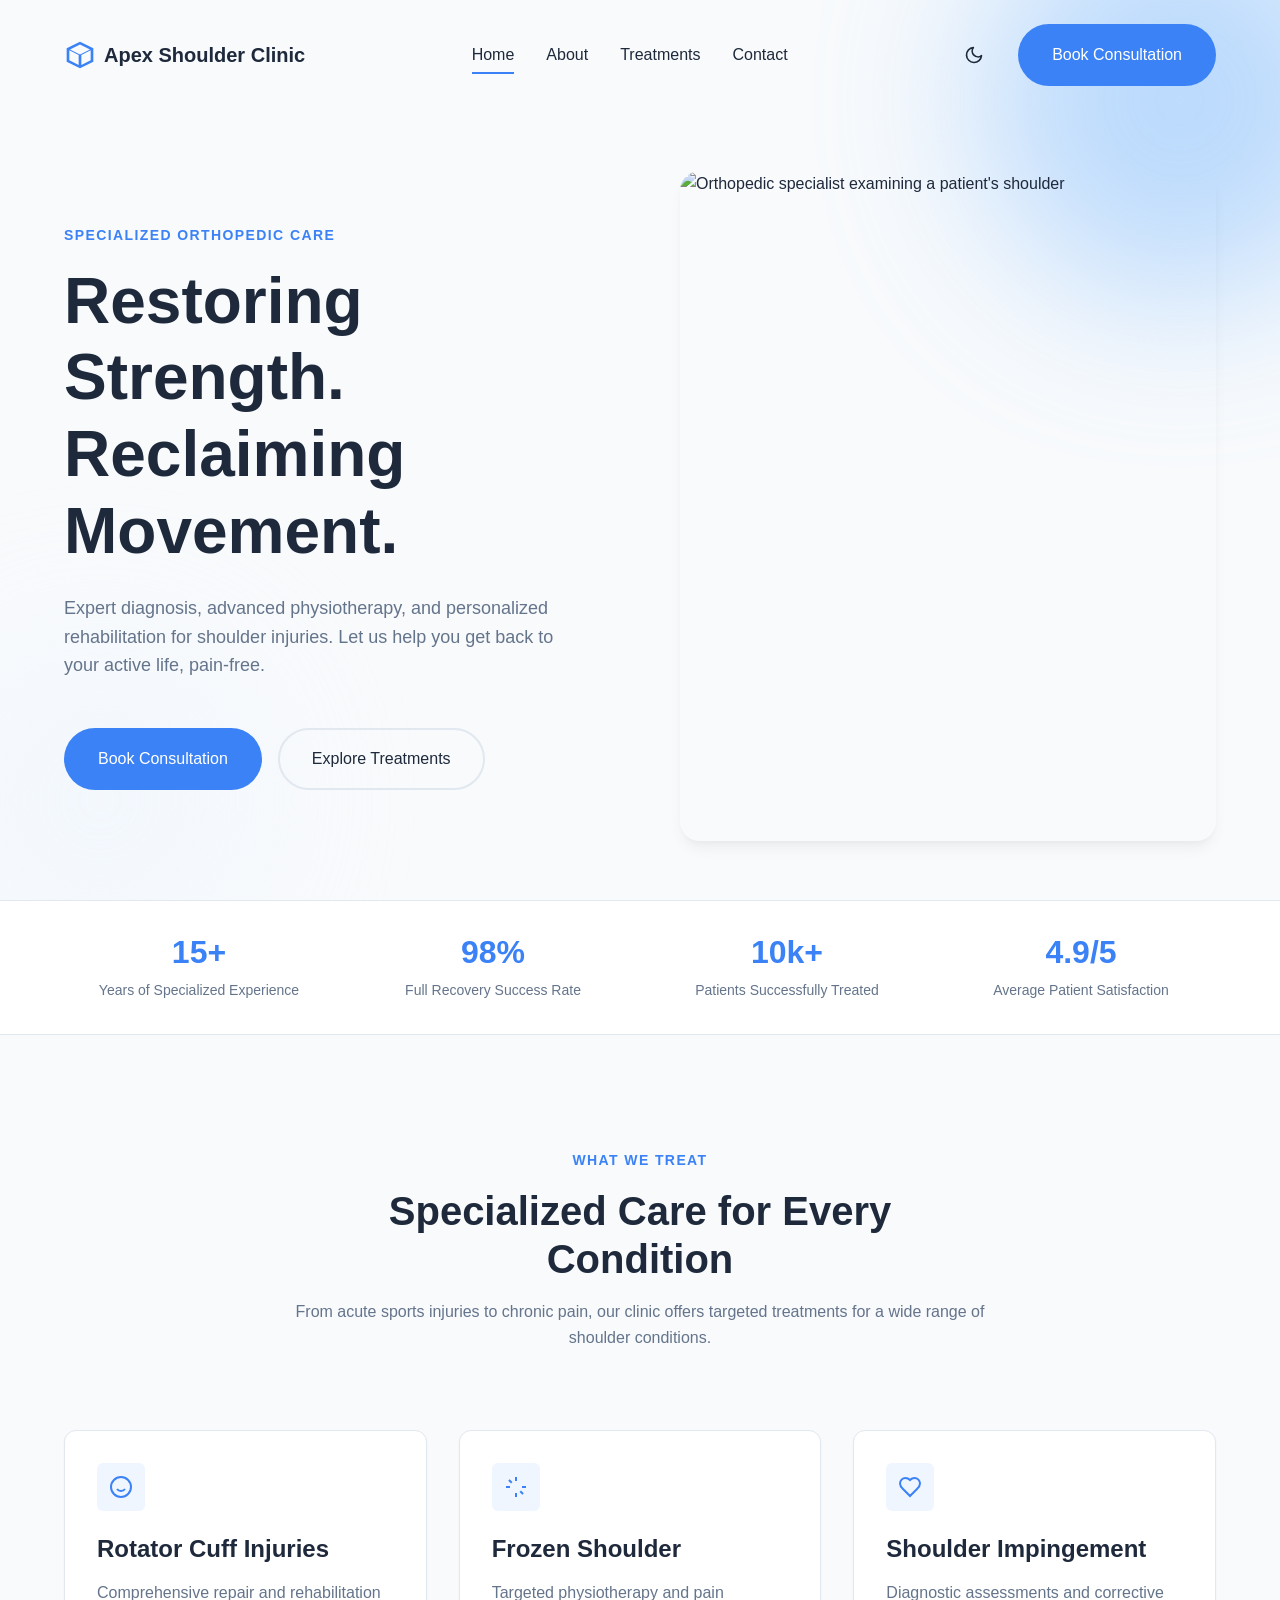
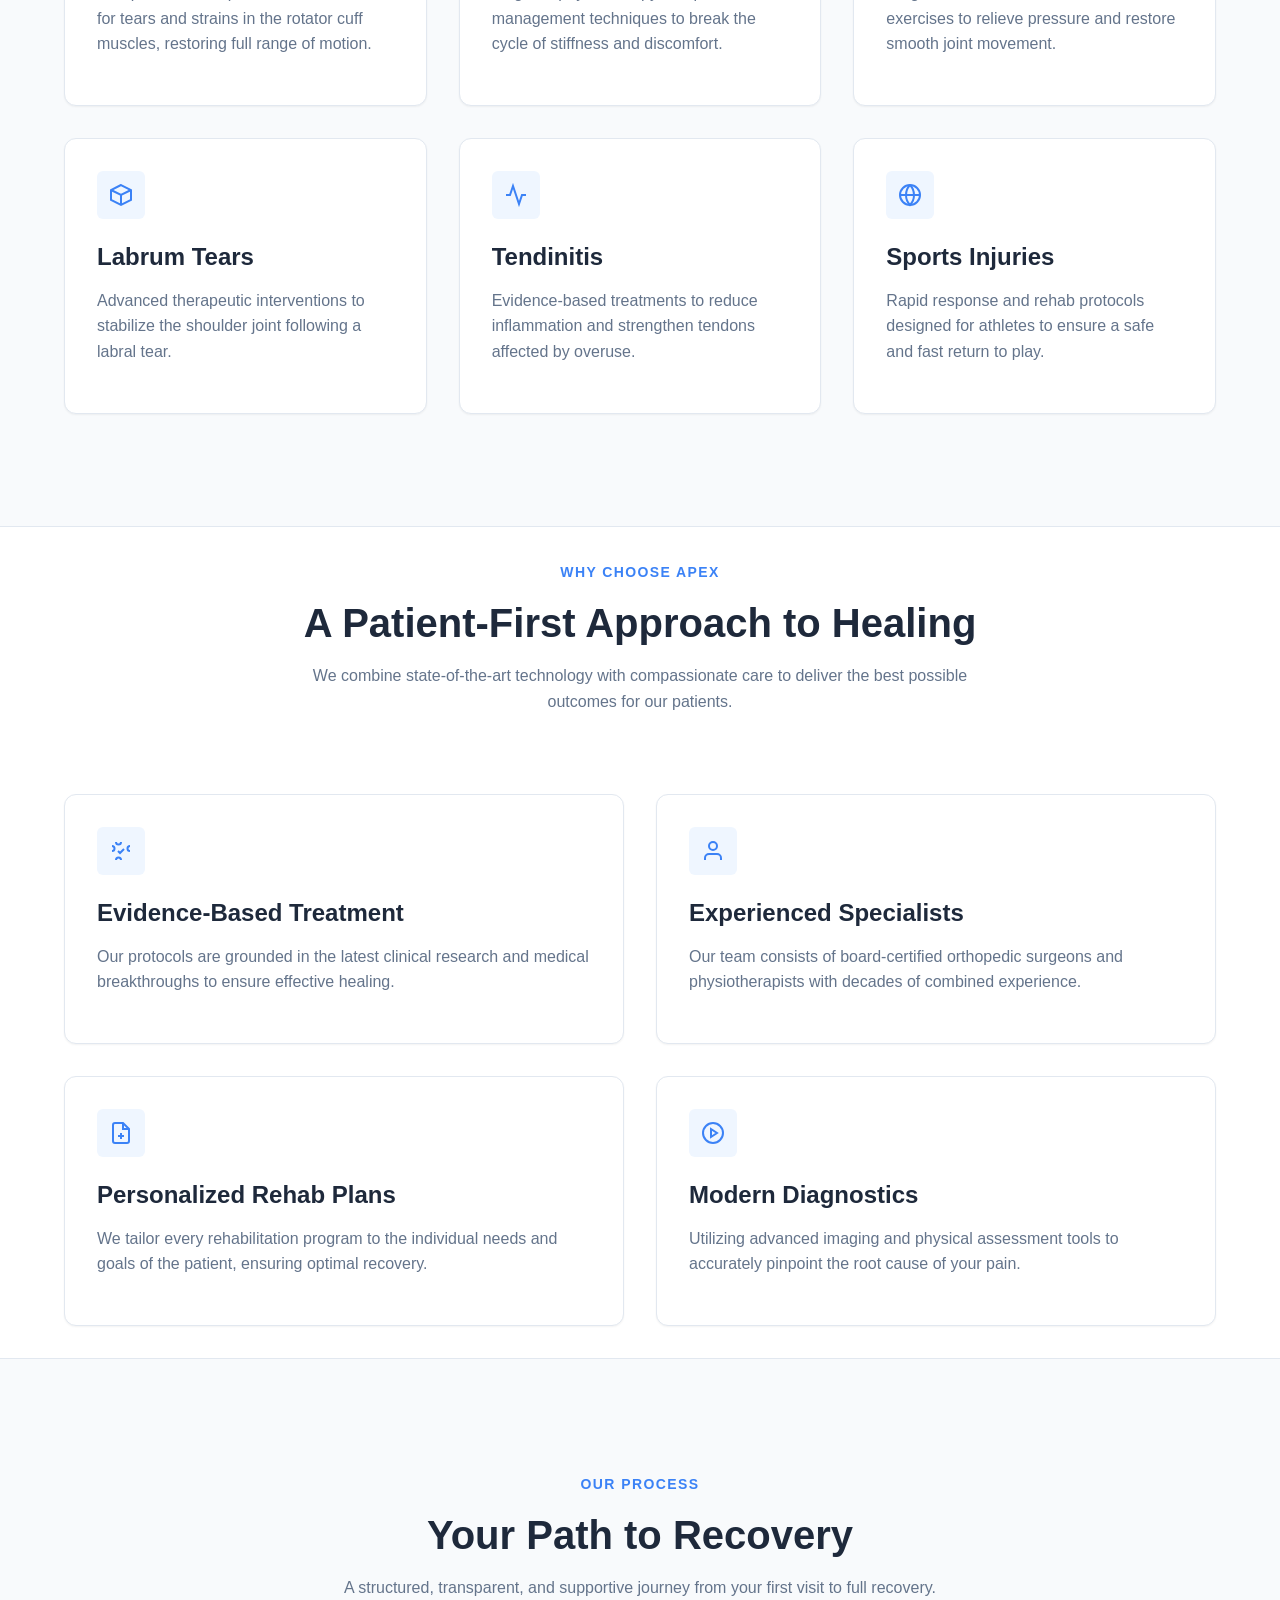
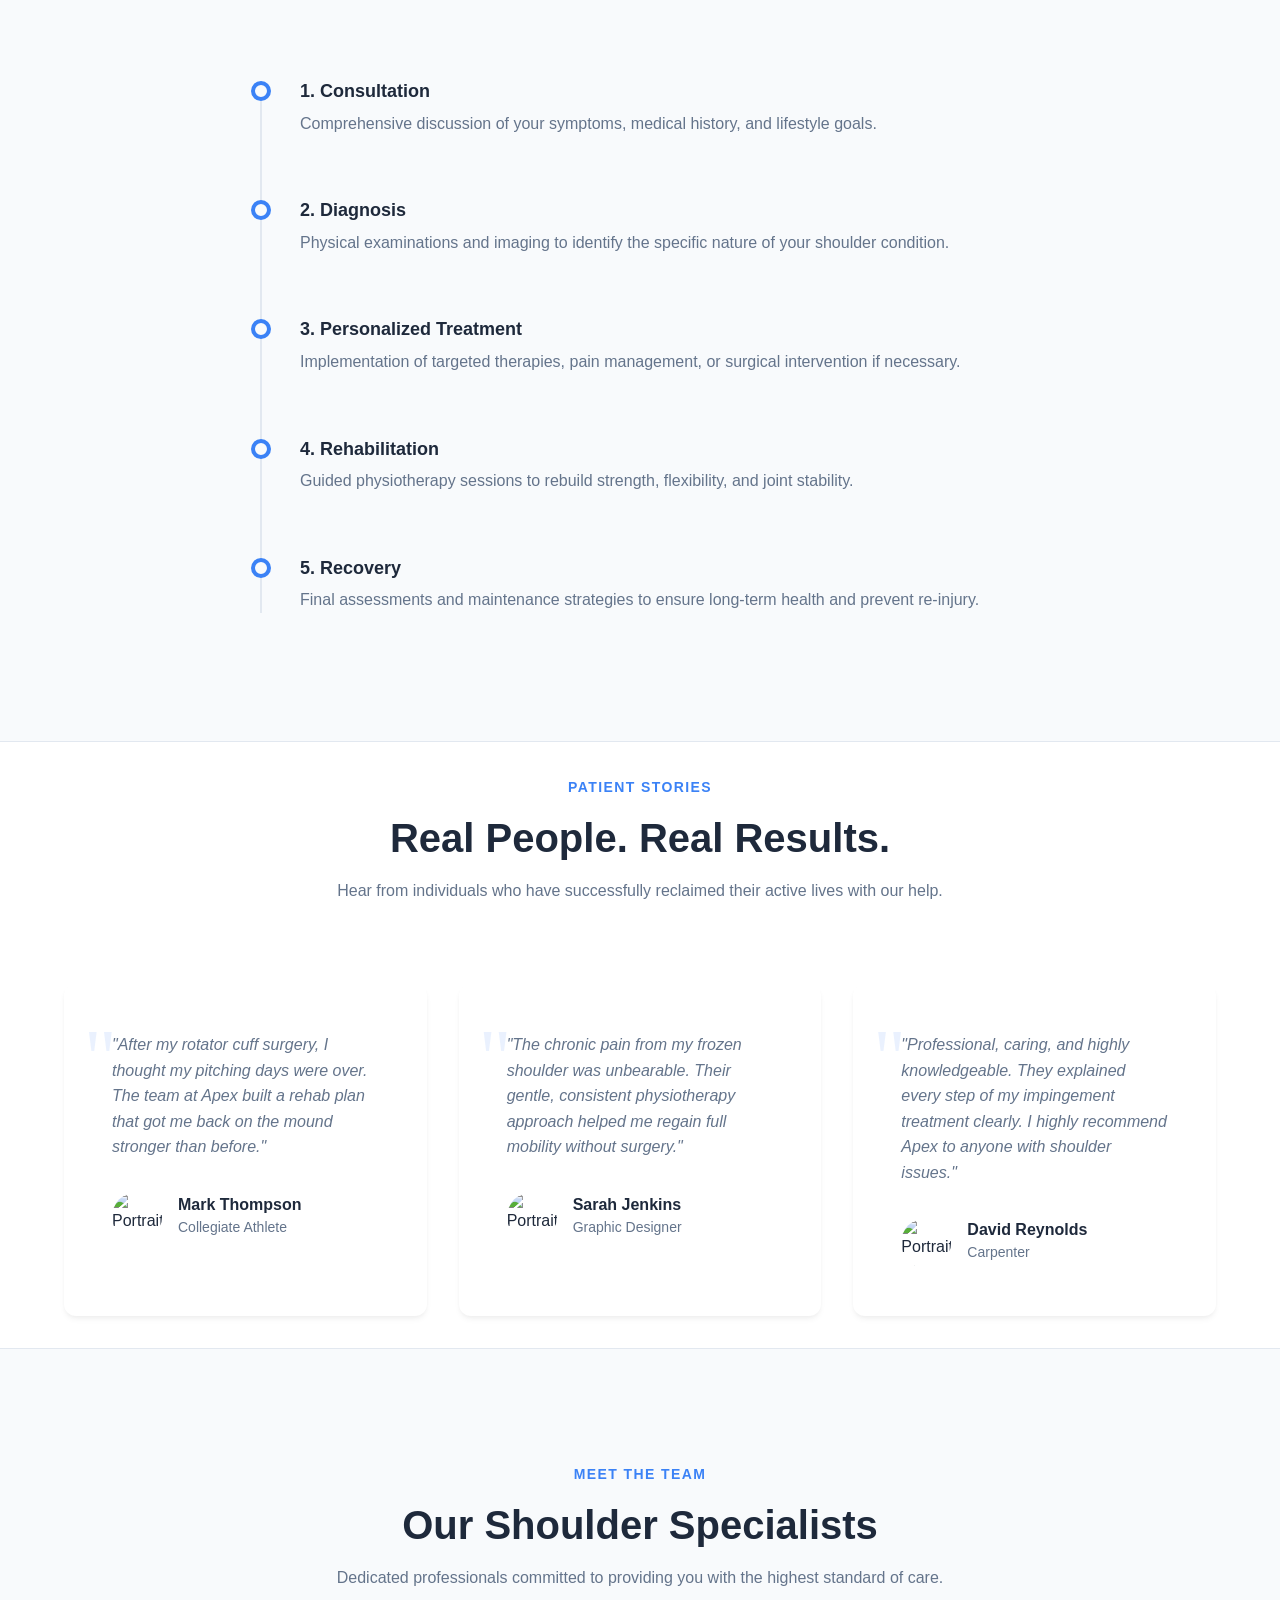
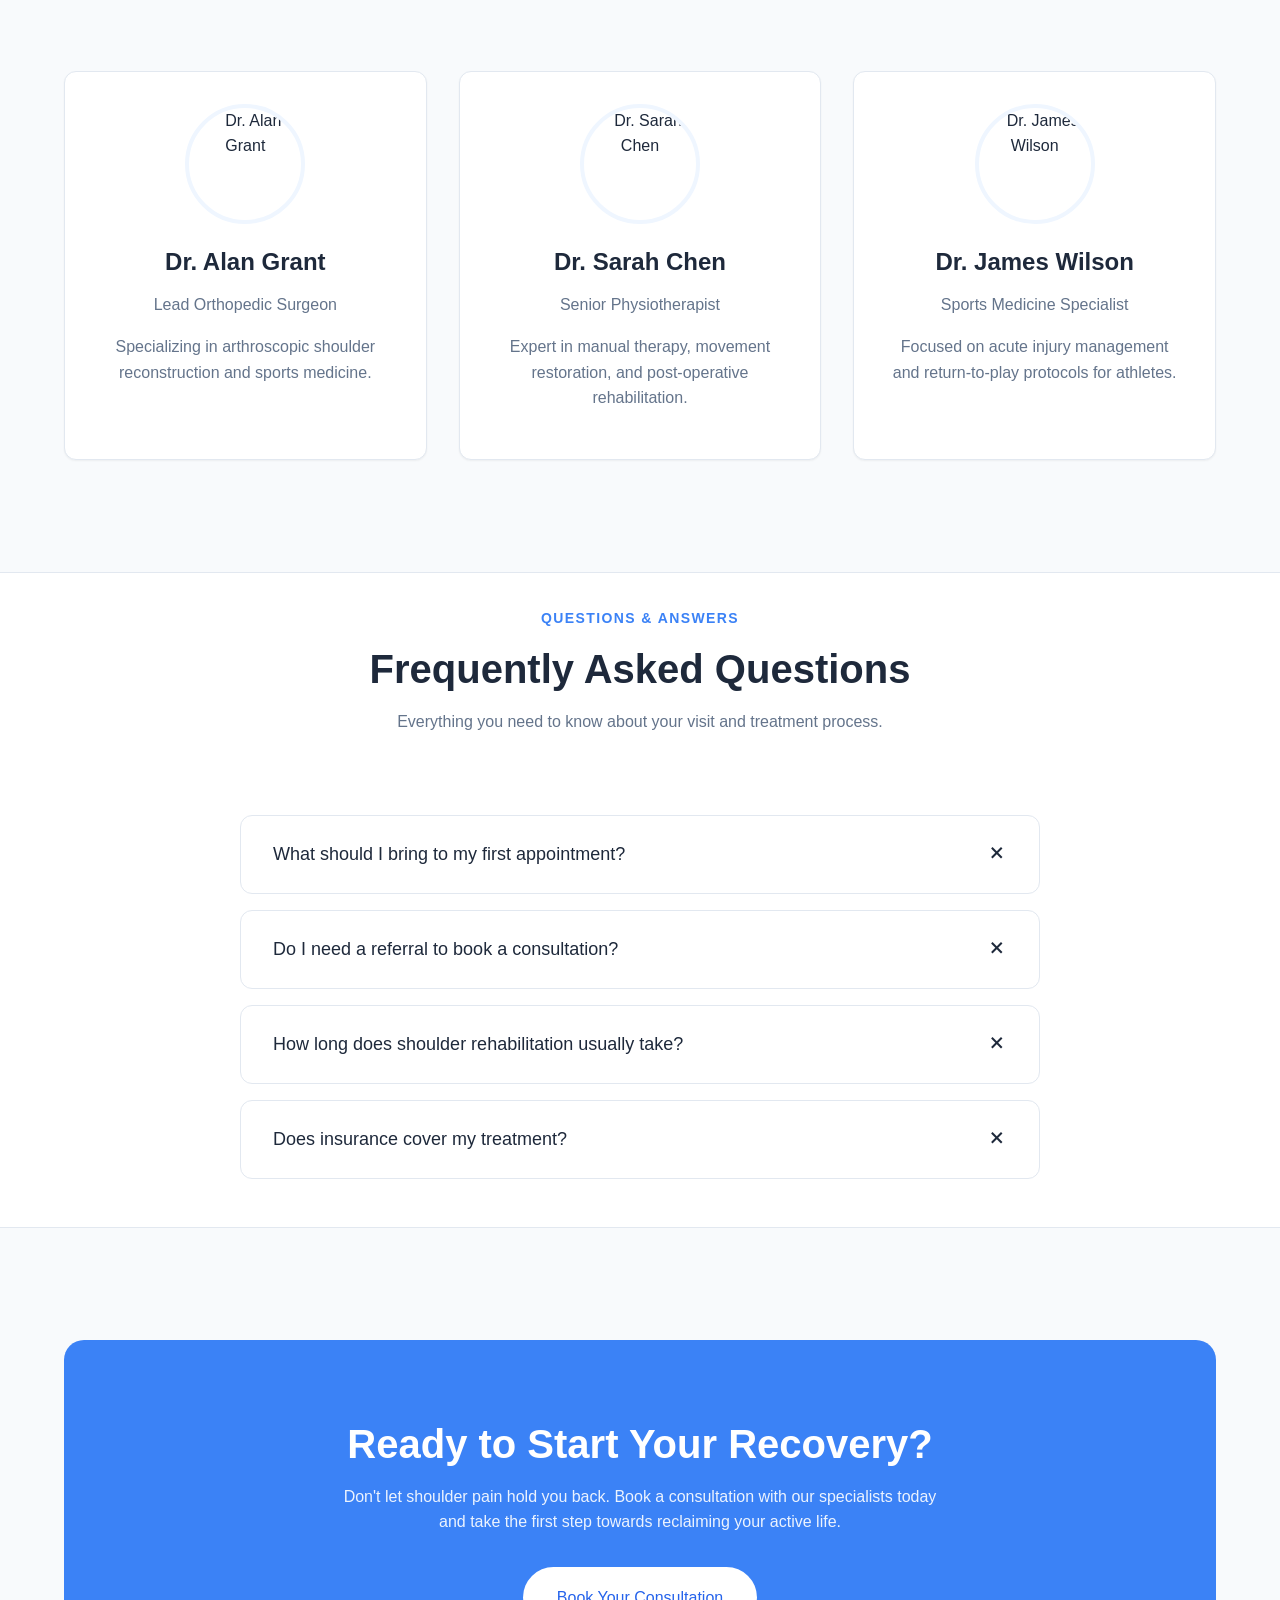
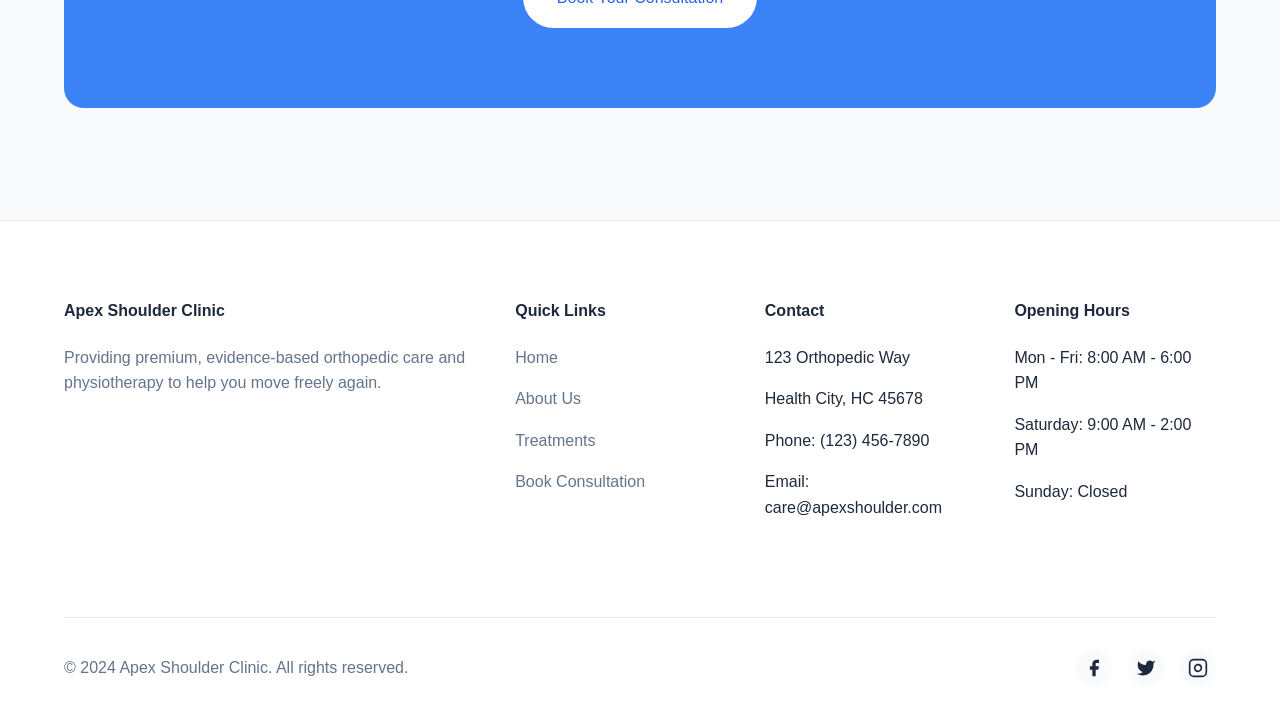
==== commit 2ccb86d4: "Generate site via Klar (6 files)" ====
--- a/index.html
+++ b/index.html
@@ -3,410 +3,394 @@
 <head>
     <meta charset="UTF-8">
     <meta name="viewport" content="width=device-width, initial-scale=1.0">
-    <title>Nordic Shoulder Clinic | Premium Orthopedic & Physiotherapy Care</title>
-    <meta name="description" content="Specialized shoulder injury clinic offering orthopedic assessment, physiotherapy, post-surgery recovery, and pain management. Book your consultation today.">
+    <title>Apex Shoulder Clinic | Specialized Orthopedic Rehabilitation</title>
+    <meta name="description" content="Premium private clinic specializing in shoulder injury rehabilitation, sports injuries, orthopedic assessment, and post-surgery recovery.">
+    <link rel="preconnect" href="https://images.unsplash.com">
     <link rel="stylesheet" href="style.css">
 </head>
 <body>
 
-    <!-- Header / Navigation -->
+    <!-- ================= Header / Navigation ================= -->
     <header class="site-header" id="siteHeader">
         <div class="container nav-wrapper">
             <a href="index.html" class="logo">
-                <svg width="28" height="28" viewBox="0 0 24 24" fill="none" stroke="currentColor" stroke-width="2" stroke-linecap="round" stroke-linejoin="round">
-                    <path d="M12 2a4 4 0 0 0-4 4v4a4 4 0 0 0 8 0V6a4 4 0 0 0-4-4z"></path>
-                    <path d="M6 10v2a6 6 0 0 0 12 0v-2"></path>
-                    <path d="M12 18v4"></path>
+                <svg viewBox="0 0 24 24" xmlns="http://www.w3.org/2000/svg">
+                    <path d="M12 2L2 7v10l10 5 10-5V7L12 2zm0 2.2l7.5 3.75-7.5 3.75-7.5-3.75L12 4.2zM4 8.5l7 3.5v7.5l-7-3.5V8.5zm9 11V12l7-3.5v7.5l-7 3.5z"/>
                 </svg>
-                Nordic<span>Shoulder</span>
+                <span>Apex Shoulder Clinic</span>
             </a>
-            <nav class="nav-links" id="navLinks">
-                <a href="index.html" class="active">Home</a>
-                <a href="about.html">About</a>
-                <a href="treatments.html">Treatments</a>
-                <a href="contact.html">Contact</a>
-                <a href="contact.html" class="btn btn-primary" style="margin-left: 1rem;">Book Consultation</a>
+            
+            <nav class="nav-menu" id="navMenu">
+                <a href="index.html" class="nav-link active">Home</a>
+                <a href="about.html" class="nav-link">About</a>
+                <a href="treatments.html" class="nav-link">Treatments</a>
+                <a href="contact.html" class="nav-link">Contact</a>
             </nav>
-            <button class="menu-toggle" id="menuToggle" aria-label="Toggle menu" aria-expanded="false">
-                <span></span>
-                <span></span>
-                <span></span>
-            </button>
+
+            <div class="nav-actions">
+                <button class="theme-toggle" id="themeToggle" aria-label="Toggle dark mode">
+                    <svg id="iconMoon" xmlns="http://www.w3.org/2000/svg" viewBox="0 0 24 24" fill="none" stroke="currentColor" stroke-width="2" stroke-linecap="round" stroke-linejoin="round"><path d="M21 12.79A9 9 0 1 1 11.21 3 7 7 0 0 0 21 12.79z"></path></svg>
+                    <svg id="iconSun" xmlns="http://www.w3.org/2000/svg" viewBox="0 0 24 24" fill="none" stroke="currentColor" stroke-width="2" stroke-linecap="round" stroke-linejoin="round" style="display:none;"><circle cx="12" cy="12" r="5"></circle><line x1="12" y1="1" x2="12" y2="3"></line><line x1="12" y1="21" x2="12" y2="23"></line><line x1="4.22" y1="4.22" x2="5.64" y2="5.64"></line><line x1="18.36" y1="18.36" x2="19.78" y2="19.78"></line><line x1="1" y1="12" x2="3" y2="12"></line><line x1="21" y1="12" x2="23" y2="12"></line><line x1="4.22" y1="19.78" x2="5.64" y2="18.36"></line><line x1="18.36" y1="5.64" x2="19.78" y2="4.22"></line></svg>
+                </button>
+                <a href="contact.html" class="btn btn-primary">Book Consultation</a>
+                <button class="hamburger" id="hamburger" aria-label="Toggle menu" aria-expanded="false">
+                    <span></span><span></span><span></span>
+                </button>
+            </div>
         </div>
     </header>
 
     <main>
-        <!-- Hero Section -->
+        <!-- ================= Hero Section ================= -->
         <section class="hero">
             <div class="hero-bg-accent hero-bg-accent-1"></div>
             <div class="hero-bg-accent hero-bg-accent-2"></div>
-            <div class="container">
-                <div class="hero-content reveal">
-                    <h1>Restore Your Mobility. Reclaim Your Life.</h1>
-                    <p class="hero-subtitle">Specialized orthopedic care and physiotherapy for shoulder injuries. From sports trauma to post-surgery recovery, we guide you back to full strength.</p>
-                    <div class="hero-ctas">
+            <div class="container hero-grid">
+                <div class="hero-content">
+                    <span class="eyebrow reveal">Specialized Orthopedic Care</span>
+                    <h1 class="reveal">Restoring Strength. Reclaiming Movement.</h1>
+                    <p class="reveal">Expert diagnosis, advanced physiotherapy, and personalized rehabilitation for shoulder injuries. Let us help you get back to your active life, pain-free.</p>
+                    <div class="btn-group reveal">
                         <a href="contact.html" class="btn btn-primary">Book Consultation</a>
                         <a href="treatments.html" class="btn btn-secondary">Explore Treatments</a>
                     </div>
                 </div>
-            </div>
-        </section>
-
-        <!-- Trust Bar -->
+                <div class="hero-image-wrapper reveal">
+                    <img src="https://images.unsplash.com/photo-1576091160550-2173dba999ef?q=80&w=1200&auto=format&fit=crop" alt="Orthopedic specialist examining a patient's shoulder" loading="eager" width="800" height="1000">
+                </div>
+            </div>
+        </section>
+
+        <!-- ================= Trust Bar ================= -->
         <section class="trust-bar">
-            <div class="container">
-                <div class="trust-items reveal">
-                    <div class="trust-item">
-                        <h3>15+</h3>
-                        <p>Years of Experience</p>
-                    </div>
-                    <div class="trust-item">
-                        <h3>10k+</h3>
-                        <p>Shoulders Restored</p>
-                    </div>
-                    <div class="trust-item">
-                        <h3>95%</h3>
-                        <p>Recovery Success Rate</p>
-                    </div>
-                    <div class="trust-item">
-                        <h3>4.9/5</h3>
-                        <p>Patient Satisfaction</p>
-                    </div>
-                </div>
-            </div>
-        </section>
-
-        <!-- Conditions Section -->
+            <div class="container trust-grid">
+                <div class="trust-item reveal">
+                    <h3>15+</h3>
+                    <p>Years of Specialized Experience</p>
+                </div>
+                <div class="trust-item reveal">
+                    <h3>98%</h3>
+                    <p>Full Recovery Success Rate</p>
+                </div>
+                <div class="trust-item reveal">
+                    <h3>10k+</h3>
+                    <p>Patients Successfully Treated</p>
+                </div>
+                <div class="trust-item reveal">
+                    <h3>4.9/5</h3>
+                    <p>Average Patient Satisfaction</p>
+                </div>
+            </div>
+        </section>
+
+        <!-- ================= Conditions Section ================= -->
         <section class="section">
             <div class="container">
-                <div class="text-center mb-lg reveal">
-                    <h2>Conditions We Treat</h2>
-                    <p>Comprehensive diagnostic and treatment services for a wide range of shoulder conditions.</p>
-                </div>
-                <div class="grid grid-3">
+                <div class="section-header reveal">
+                    <span class="eyebrow">What We Treat</span>
+                    <h2>Specialized Care for Every Condition</h2>
+                    <p>From acute sports injuries to chronic pain, our clinic offers targeted treatments for a wide range of shoulder conditions.</p>
+                </div>
+                <div class="grid-3">
                     <!-- Card 1 -->
-                    <article class="card reveal">
-                        <div class="card-icon">
-                            <svg width="24" height="24" viewBox="0 0 24 24" fill="none" stroke="currentColor" stroke-width="2" stroke-linecap="round" stroke-linejoin="round">
-                                <path d="M14.5 2H6a2 2 0 0 0-2 2v16a2 2 0 0 0 2 2h12a2 2 0 0 0 2-2V7.5L14.5 2z"/>
-                                <polyline points="14 2 14 8 20 8"/>
-                                <line x1="16" y1="13" x2="8" y2="13"/>
-                                <line x1="16" y1="17" x2="8" y2="17"/>
-                                <line x1="10" y1="9" x2="8" y2="9"/>
-                            </svg>
+                    <div class="card reveal">
+                        <div class="card-icon">
+                            <svg viewBox="0 0 24 24" fill="none" stroke="currentColor" stroke-width="2"><circle cx="12" cy="12" r="10"></circle><path d="M8 14s1.5 2 4 2 4-2 4-2"></path><line x1="9" y1="9" x2="9.01" y2="9"></line><line x1="15" y1="9" x2="15.01" y2="9"></line></svg>
                         </div>
                         <h3>Rotator Cuff Injuries</h3>
-                        <p>Expert repair and rehabilitation for tears and strains in the rotator cuff tendons.</p>
-                    </article>
+                        <p>Comprehensive repair and rehabilitation for tears and strains in the rotator cuff muscles, restoring full range of motion.</p>
+                    </div>
                     <!-- Card 2 -->
-                    <article class="card reveal">
-                        <div class="card-icon">
-                            <svg width="24" height="24" viewBox="0 0 24 24" fill="none" stroke="currentColor" stroke-width="2" stroke-linecap="round" stroke-linejoin="round">
-                                <line x1="12" y1="2" x2="12" y2="22"/>
-                                <path d="M2 12h20"/>
-                                <path d="M5 5l14 14"/>
-                                <path d="M19 5L5 19"/>
-                            </svg>
+                    <div class="card reveal">
+                        <div class="card-icon">
+                            <svg viewBox="0 0 24 24" fill="none" stroke="currentColor" stroke-width="2"><path d="M12 2v4"></path><path d="M12 18v4"></path><path d="M4.93 4.93l2.83 2.83"></path><path d="M16.24 16.24l2.83 2.83"></path><path d="M2 12h4"></path><path d="M18 12h4"></path></svg>
                         </div>
                         <h3>Frozen Shoulder</h3>
-                        <p>Targeted therapies to reduce stiffness and restore range of motion in adhesive capsulitis.</p>
-                    </article>
+                        <p>Targeted physiotherapy and pain management techniques to break the cycle of stiffness and discomfort.</p>
+                    </div>
                     <!-- Card 3 -->
-                    <article class="card reveal">
-                        <div class="card-icon">
-                            <svg width="24" height="24" viewBox="0 0 24 24" fill="none" stroke="currentColor" stroke-width="2" stroke-linecap="round" stroke-linejoin="round">
-                                <path d="M22 12h-4l-3 9L9 3l-3 9H2"/>
-                            </svg>
+                    <div class="card reveal">
+                        <div class="card-icon">
+                            <svg viewBox="0 0 24 24" fill="none" stroke="currentColor" stroke-width="2"><path d="M19 14c1.49-1.46 3-3.21 3-5.5A5.5 5.5 0 0 0 16.5 3c-1.76 0-3 .5-4.5 2-1.5-1.5-2.74-2-4.5-2A5.5 5.5 0 0 0 2 8.5c0 2.3 1.5 4.05 3 5.5l7 7Z"></path></svg>
                         </div>
                         <h3>Shoulder Impingement</h3>
-                        <p>Alleviating pain and pinching sensations through posture correction and targeted exercises.</p>
-                    </article>
+                        <p>Diagnostic assessments and corrective exercises to relieve pressure and restore smooth joint movement.</p>
+                    </div>
                     <!-- Card 4 -->
-                    <article class="card reveal">
-                        <div class="card-icon">
-                            <svg width="24" height="24" viewBox="0 0 24 24" fill="none" stroke="currentColor" stroke-width="2" stroke-linecap="round" stroke-linejoin="round">
-                                <circle cx="12" cy="6" r="3"/>
-                                <path d="M12 9v6"/>
-                                <path d="M9 15h6"/>
-                                <path d="M9 21h6"/>
-                            </svg>
+                    <div class="card reveal">
+                        <div class="card-icon">
+                            <svg viewBox="0 0 24 24" fill="none" stroke="currentColor" stroke-width="2"><path d="M12 2L2 7v10l10 5 10-5V7L12 2z"></path><path d="M2 7l10 5 10-5"></path><path d="M12 22V12"></path></svg>
                         </div>
                         <h3>Labrum Tears</h3>
-                        <p>Advanced diagnostic and surgical solutions for SLAP tears and labral instability.</p>
-                    </article>
+                        <p>Advanced therapeutic interventions to stabilize the shoulder joint following a labral tear.</p>
+                    </div>
                     <!-- Card 5 -->
-                    <article class="card reveal">
-                        <div class="card-icon">
-                            <svg width="24" height="24" viewBox="0 0 24 24" fill="none" stroke="currentColor" stroke-width="2" stroke-linecap="round" stroke-linejoin="round">
-                                <path d="M20.84 4.61a5.5 5.5 0 0 0-7.78 0L12 5.67l-1.06-1.06a5.5 5.5 0 0 0-7.78 7.78l1.06 1.06L12 21.23l7.78-7.78 1.06-1.06a5.5 5.5 0 0 0 0-7.78z"/>
-                            </svg>
+                    <div class="card reveal">
+                        <div class="card-icon">
+                            <svg viewBox="0 0 24 24" fill="none" stroke="currentColor" stroke-width="2"><path d="M22 12h-4l-3 9L9 3l-3 9H2"></path></svg>
                         </div>
                         <h3>Tendinitis</h3>
-                        <p>Inflammation management and strengthening protocols for biceps and shoulder tendons.</p>
-                    </article>
+                        <p>Evidence-based treatments to reduce inflammation and strengthen tendons affected by overuse.</p>
+                    </div>
                     <!-- Card 6 -->
-                    <article class="card reveal">
-                        <div class="card-icon">
-                            <svg width="24" height="24" viewBox="0 0 24 24" fill="none" stroke="currentColor" stroke-width="2" stroke-linecap="round" stroke-linejoin="round">
-                                <circle cx="12" cy="5" r="2"/>
-                                <path d="M12 7v5l-3 9"/>
-                                <path d="M12 12l3 9"/>
-                                <path d="M9 12h6"/>
-                            </svg>
+                    <div class="card reveal">
+                        <div class="card-icon">
+                            <svg viewBox="0 0 24 24" fill="none" stroke="currentColor" stroke-width="2"><circle cx="12" cy="12" r="10"></circle><path d="M12 2a14.5 14.5 0 0 0 0 20 14.5 14.5 0 0 0 0-20"></path><path d="M2 12h20"></path></svg>
                         </div>
                         <h3>Sports Injuries</h3>
-                        <p>Performance-focused recovery for acute athletic shoulder trauma and overuse injuries.</p>
-                    </article>
-                </div>
-            </div>
-        </section>
-
-        <!-- Why Choose Us -->
-        <section class="section section-alt">
-            <div class="container">
-                <div class="text-center mb-lg reveal">
-                    <h2>Why Choose Nordic Shoulder Clinic</h2>
-                    <p>Our patient-centered approach combines advanced diagnostics with personalized care.</p>
-                </div>
-                <div class="grid grid-3">
-                    <div class="reveal">
-                        <div class="card-icon">
-                            <svg width="24" height="24" viewBox="0 0 24 24" fill="none" stroke="currentColor" stroke-width="2" stroke-linecap="round" stroke-linejoin="round">
-                                <path d="M9 11H5a2 2 0 0 0-2 2v7h6"/>
-                                <path d="M9 11l3-3 4 4-3 3v6h6v-7a2 2 0 0 0-2-2h-4"/>
-                                <circle cx="12" cy="4" r="2"/>
-                            </svg>
-                        </div>
-                        <h4>Evidence-Based Treatment</h4>
-                        <p>Our protocols are grounded in the latest orthopedic research and clinical trials to ensure optimal outcomes.</p>
-                    </div>
-                    <div class="reveal">
-                        <div class="card-icon">
-                            <svg width="24" height="24" viewBox="0 0 24 24" fill="none" stroke="currentColor" stroke-width="2" stroke-linecap="round" stroke-linejoin="round">
-                                <path d="M16 21v-2a4 4 0 0 0-4-4H5a4 4 0 0 0-4 4v2"/>
-                                <circle cx="8.5" cy="7" r="4"/>
-                                <path d="M20 8v6"/>
-                                <path d="M23 11h-6"/>
-                            </svg>
-                        </div>
-                        <h4>Experienced Specialists</h4>
-                        <p>Our team of orthopedic surgeons and physiotherapists bring decades of specialized shoulder expertise.</p>
-                    </div>
-                    <div class="reveal">
-                        <div class="card-icon">
-                            <svg width="24" height="24" viewBox="0 0 24 24" fill="none" stroke="currentColor" stroke-width="2" stroke-linecap="round" stroke-linejoin="round">
-                                <path d="M12 2L2 7l10 5 10-5-10-5z"/>
-                                <path d="M2 17l10 5 10-5"/>
-                                <path d="M2 12l10 5 10-5"/>
-                            </svg>
-                        </div>
-                        <h4>Personalized Rehab Plans</h4>
-                        <p>No two shoulders are alike. We tailor rehabilitation programs to your specific anatomy and lifestyle.</p>
-                    </div>
-                    <div class="reveal">
-                        <div class="card-icon">
-                            <svg width="24" height="24" viewBox="0 0 24 24" fill="none" stroke="currentColor" stroke-width="2" stroke-linecap="round" stroke-linejoin="round">
-                                <circle cx="12" cy="12" r="10"/>
-                                <path d="M12 6v6l4 2"/>
-                            </svg>
-                        </div>
-                        <h4>Fast Recovery Approach</h4>
-                        <p>We prioritize minimally invasive techniques and aggressive, safe rehab to get you back to life faster.</p>
-                    </div>
-                    <div class="reveal">
-                        <div class="card-icon">
-                            <svg width="24" height="24" viewBox="0 0 24 24" fill="none" stroke="currentColor" stroke-width="2" stroke-linecap="round" stroke-linejoin="round">
-                                <rect x="3" y="3" width="18" height="18" rx="2" ry="2"/>
-                                <circle cx="12" cy="12" r="3"/>
-                            </svg>
-                        </div>
-                        <h4>Modern Diagnostics</h4>
-                        <p>Utilizing high-resolution ultrasound and MRI for precise, early-stage injury detection.</p>
-                    </div>
-                    <div class="reveal">
-                        <div class="card-icon">
-                            <svg width="24" height="24" viewBox="0 0 24 24" fill="none" stroke="currentColor" stroke-width="2" stroke-linecap="round" stroke-linejoin="round">
-                                <path d="M21 15a2 2 0 0 1-2 2H7l-4 4V5a2 2 0 0 1 2-2h14a2 2 0 0 1 2 2z"/>
-                            </svg>
-                        </div>
-                        <h4>Continual Support</h4>
-                        <p>From your first consultation to your final checkup, our team is with you at every step.</p>
-                    </div>
-                </div>
-            </div>
-        </section>
-
-        <!-- Treatment Process -->
+                        <p>Rapid response and rehab protocols designed for athletes to ensure a safe and fast return to play.</p>
+                    </div>
+                </div>
+            </div>
+        </section>
+
+        <!-- ================= Why Choose Us ================= -->
+        <section class="section trust-bar">
+            <div class="container">
+                <div class="section-header reveal">
+                    <span class="eyebrow">Why Choose Apex</span>
+                    <h2>A Patient-First Approach to Healing</h2>
+                    <p>We combine state-of-the-art technology with compassionate care to deliver the best possible outcomes for our patients.</p>
+                </div>
+                <div class="grid-2">
+                    <div class="card reveal">
+                        <div class="card-icon">
+                            <svg viewBox="0 0 24 24" fill="none" stroke="currentColor" stroke-width="2"><path d="M9 12l2 2 4-4"></path><path d="M21 12c-1.5 0-2.5-1-2.5-2.5S19.5 7 21 7"></path><path d="M3 12c1.5 0 2.5-1 2.5-2.5S4.5 7 3 7"></path><path d="M12 3c0 1.5-1 2.5-2.5 2.5S7 4.5 7 3"></path><path d="M12 21c0-1.5-1-2.5-2.5-2.5S7 19.5 7 21"></path></svg>
+                        </div>
+                        <h3>Evidence-Based Treatment</h3>
+                        <p>Our protocols are grounded in the latest clinical research and medical breakthroughs to ensure effective healing.</p>
+                    </div>
+                    <div class="card reveal">
+                        <div class="card-icon">
+                            <svg viewBox="0 0 24 24" fill="none" stroke="currentColor" stroke-width="2"><path d="M20 21v-2a4 4 0 0 0-4-4H8a4 4 0 0 0-4 4v2"></path><circle cx="12" cy="7" r="4"></circle></svg>
+                        </div>
+                        <h3>Experienced Specialists</h3>
+                        <p>Our team consists of board-certified orthopedic surgeons and physiotherapists with decades of combined experience.</p>
+                    </div>
+                    <div class="card reveal">
+                        <div class="card-icon">
+                            <svg viewBox="0 0 24 24" fill="none" stroke="currentColor" stroke-width="2"><path d="M14 2H6a2 2 0 0 0-2 2v16a2 2 0 0 0 2 2h12a2 2 0 0 0 2-2V8z"></path><polyline points="14 2 14 8 20 8"></polyline><line x1="12" y1="18" x2="12" y2="12"></line><line x1="9" y1="15" x2="15" y2="15"></line></svg>
+                        </div>
+                        <h3>Personalized Rehab Plans</h3>
+                        <p>We tailor every rehabilitation program to the individual needs and goals of the patient, ensuring optimal recovery.</p>
+                    </div>
+                    <div class="card reveal">
+                        <div class="card-icon">
+                            <svg viewBox="0 0 24 24" fill="none" stroke="currentColor" stroke-width="2"><circle cx="12" cy="12" r="10"></circle><polygon points="10 8 16 12 10 16 10 8"></polygon></svg>
+                        </div>
+                        <h3>Modern Diagnostics</h3>
+                        <p>Utilizing advanced imaging and physical assessment tools to accurately pinpoint the root cause of your pain.</p>
+                    </div>
+                </div>
+            </div>
+        </section>
+
+        <!-- ================= Treatment Process ================= -->
         <section class="section">
             <div class="container">
-                <div class="text-center mb-lg reveal">
-                    <h2>Our Treatment Process</h2>
-                    <p>A clear, structured path from initial pain to full recovery.</p>
-                </div>
-                <div class="process-steps">
-                    <div class="process-step reveal">
-                        <h4>1. Consultation</h4>
-                        <p>A thorough discussion of your symptoms, medical history, and lifestyle goals to understand your needs.</p>
-                    </div>
-                    <div class="process-step reveal">
-                        <h4>2. Diagnosis</h4>
-                        <p>Advanced imaging and physical assessments to pinpoint the exact root cause of your shoulder pain.</p>
-                    </div>
-                    <div class="process-step reveal">
-                        <h4>3. Personalized Plan</h4>
-                        <p>Development of a tailored treatment strategy, whether it requires surgical intervention or conservative care.</p>
-                    </div>
-                    <div class="process-step reveal">
-                        <h4>4. Rehabilitation</h4>
-                        <p>Hands-on physiotherapy and guided exercises to restore strength, stability, and mobility.</p>
-                    </div>
-                    <div class="process-step reveal">
-                        <h4>5. Recovery</h4>
-                        <p>Final phase conditioning and preventative education to ensure long-term shoulder health.</p>
-                    </div>
-                </div>
-            </div>
-        </section>
-
-        <!-- Testimonials -->
-        <section class="section section-alt">
-            <div class="container">
-                <div class="text-center mb-lg reveal">
-                    <h2>What Our Patients Say</h2>
-                    <p>Real stories from people who regained their movement.</p>
-                </div>
-                <div class="grid grid-3">
-                    <article class="card reveal">
-                        <p>"After my rotator cuff surgery, I thought my tennis days were over. The team at Nordic Shoulder Clinic built a rehab plan that got me back on the court stronger than before."</p>
-                        <div style="margin-top: 1rem; font-weight: 600; color: var(--color-text);">Mark T.</div>
-                        <div style="font-size: 0.875rem; color: var(--color-text-muted);">Tennis Player & Patient</div>
-                    </article>
-                    <article class="card reveal">
-                        <p>"The level of care is exceptional. They explained every step of my frozen shoulder treatment. The stiffness is gone, and I have full motion back. Highly recommend."</p>
-                        <div style="margin-top: 1rem; font-weight: 600; color: var(--color-text);">Sarah L.</div>
-                        <div style="font-size: 0.875rem; color: var(--color-text-muted);">Software Engineer</div>
-                    </article>
-                    <article class="card reveal">
-                        <p>"I injured my shoulder during a swim meet. The diagnostics were quick, and the physiotherapy was incredibly effective. Minimal downtime, maximum results."</p>
-                        <div style="margin-top: 1rem; font-weight: 600; color: var(--color-text);">David R.</div>
-                        <div style="font-size: 0.875rem; color: var(--color-text-muted);">Competitive Swimmer</div>
-                    </article>
-                </div>
-            </div>
-        </section>
-
-        <!-- Specialists Preview -->
+                <div class="section-header reveal">
+                    <span class="eyebrow">Our Process</span>
+                    <h2>Your Path to Recovery</h2>
+                    <p>A structured, transparent, and supportive journey from your first visit to full recovery.</p>
+                </div>
+                <div class="timeline">
+                    <div class="timeline-item reveal">
+                        <div class="timeline-dot"></div>
+                        <div class="timeline-content">
+                            <h4>1. Consultation</h4>
+                            <p>Comprehensive discussion of your symptoms, medical history, and lifestyle goals.</p>
+                        </div>
+                    </div>
+                    <div class="timeline-item reveal">
+                        <div class="timeline-dot"></div>
+                        <div class="timeline-content">
+                            <h4>2. Diagnosis</h4>
+                            <p>Physical examinations and imaging to identify the specific nature of your shoulder condition.</p>
+                        </div>
+                    </div>
+                    <div class="timeline-item reveal">
+                        <div class="timeline-dot"></div>
+                        <div class="timeline-content">
+                            <h4>3. Personalized Treatment</h4>
+                            <p>Implementation of targeted therapies, pain management, or surgical intervention if necessary.</p>
+                        </div>
+                    </div>
+                    <div class="timeline-item reveal">
+                        <div class="timeline-dot"></div>
+                        <div class="timeline-content">
+                            <h4>4. Rehabilitation</h4>
+                            <p>Guided physiotherapy sessions to rebuild strength, flexibility, and joint stability.</p>
+                        </div>
+                    </div>
+                    <div class="timeline-item reveal">
+                        <div class="timeline-dot"></div>
+                        <div class="timeline-content">
+                            <h4>5. Recovery</h4>
+                            <p>Final assessments and maintenance strategies to ensure long-term health and prevent re-injury.</p>
+                        </div>
+                    </div>
+                </div>
+            </div>
+        </section>
+
+        <!-- ================= Testimonials ================= -->
+        <section class="section trust-bar">
+            <div class="container">
+                <div class="section-header reveal">
+                    <span class="eyebrow">Patient Stories</span>
+                    <h2>Real People. Real Results.</h2>
+                    <p>Hear from individuals who have successfully reclaimed their active lives with our help.</p>
+                </div>
+                <div class="grid-3">
+                    <div class="testimonial-card reveal">
+                        <p class="testimonial-text">"After my rotator cuff surgery, I thought my pitching days were over. The team at Apex built a rehab plan that got me back on the mound stronger than before."</p>
+                        <div class="testimonial-author">
+                            <img src="https://images.unsplash.com/photo-1500648767791-00dcc994a43e?q=80&w=200&auto=format&fit=crop" alt="Portrait of Mark T." class="author-img" width="50" height="50" loading="lazy">
+                            <div class="author-info">
+                                <h4>Mark Thompson</h4>
+                                <span>Collegiate Athlete</span>
+                            </div>
+                        </div>
+                    </div>
+                    <div class="testimonial-card reveal">
+                        <p class="testimonial-text">"The chronic pain from my frozen shoulder was unbearable. Their gentle, consistent physiotherapy approach helped me regain full mobility without surgery."</p>
+                        <div class="testimonial-author">
+                            <img src="https://images.unsplash.com/photo-1438761681033-6461ffad8d80?q=80&w=200&auto=format&fit=crop" alt="Portrait of Sarah J." class="author-img" width="50" height="50" loading="lazy">
+                            <div class="author-info">
+                                <h4>Sarah Jenkins</h4>
+                                <span>Graphic Designer</span>
+                            </div>
+                        </div>
+                    </div>
+                    <div class="testimonial-card reveal">
+                        <p class="testimonial-text">"Professional, caring, and highly knowledgeable. They explained every step of my impingement treatment clearly. I highly recommend Apex to anyone with shoulder issues."</p>
+                        <div class="testimonial-author">
+                            <img src="https://images.unsplash.com/photo-1507003211169-0a1dd7228f2d?q=80&w=200&auto=format&fit=crop" alt="Portrait of David R." class="author-img" width="50" height="50" loading="lazy">
+                            <div class="author-info">
+                                <h4>David Reynolds</h4>
+                                <span>Carpenter</span>
+                            </div>
+                        </div>
+                    </div>
+                </div>
+            </div>
+        </section>
+
+        <!-- ================= Specialists Preview ================= -->
         <section class="section">
             <div class="container">
-                <div class="text-center mb-lg reveal">
-                    <h2>Meet Our Specialists</h2>
-                    <p>A dedicated team focused entirely on shoulder health.</p>
-                </div>
-                <div class="grid grid-3">
-                    <article class="card reveal">
-                        <img src="https://images.unsplash.com/photo-1612349317150-e413f6a5b16d?q=80&w=600&auto=format&fit=crop" alt="Dr. Elena Rossi, Orthopedic Surgeon" class="specialist-img" loading="lazy">
-                        <h3>Dr. Elena Rossi</h3>
-                        <p style="color: var(--color-primary); margin-bottom: 0.5rem;">Lead Orthopedic Surgeon</p>
-                        <p>Specializes in arthroscopic shoulder surgery and complex rotator cuff repairs with over 15 years of experience.</p>
-                    </article>
-                    <article class="card reveal">
-                        <img src="https://images.unsplash.com/photo-1622253692010-333f2da6031d?q=80&w=600&auto=format&fit=crop" alt="Michael Chen, Senior Physiotherapist" class="specialist-img" loading="lazy">
-                        <h3>Michael Chen</h3>
-                        <p style="color: var(--color-primary); margin-bottom: 0.5rem;">Senior Physiotherapist</p>
-                        <p>Expert in sports rehabilitation and movement analysis, helping athletes return to peak performance safely.</p>
-                    </article>
-                    <article class="card reveal">
-                        <img src="https://images.unsplash.com/photo-1594824476967-48c8b964273f?q=80&w=600&auto=format&fit=crop" alt="Dr. Sarah Jenkins, Pain Management Specialist" class="specialist-img" loading="lazy">
-                        <h3>Dr. Sarah Jenkins</h3>
-                        <p style="color: var(--color-primary); margin-bottom: 0.5rem;">Pain Management Specialist</p>
-                        <p>Focuses on non-operative pain management and regenerative medicine techniques for chronic shoulder conditions.</p>
-                    </article>
-                </div>
-            </div>
-        </section>
-
-        <!-- FAQ Section -->
-        <section class="section section-alt">
-            <div class="container" style="max-width: 800px;">
-                <div class="text-center mb-lg reveal">
+                <div class="section-header reveal">
+                    <span class="eyebrow">Meet the Team</span>
+                    <h2>Our Shoulder Specialists</h2>
+                    <p>Dedicated professionals committed to providing you with the highest standard of care.</p>
+                </div>
+                <div class="grid-3">
+                    <div class="card specialist-card reveal">
+                        <img src="https://images.unsplash.com/photo-1612349317150-e413f6a51016?q=80&w=400&auto=format&fit=crop" alt="Dr. Alan Grant" class="specialist-img" width="120" height="120" loading="lazy">
+                        <h3>Dr. Alan Grant</h3>
+                        <p class="text-muted">Lead Orthopedic Surgeon</p>
+                        <p>Specializing in arthroscopic shoulder reconstruction and sports medicine.</p>
+                    </div>
+                    <div class="card specialist-card reveal">
+                        <img src="https://images.unsplash.com/photo-1559839734-2b71ea197ec2?q=80&w=400&auto=format&fit=crop" alt="Dr. Sarah Chen" class="specialist-img" width="120" height="120" loading="lazy">
+                        <h3>Dr. Sarah Chen</h3>
+                        <p class="text-muted">Senior Physiotherapist</p>
+                        <p>Expert in manual therapy, movement restoration, and post-operative rehabilitation.</p>
+                    </div>
+                    <div class="card specialist-card reveal">
+                        <img src="https://images.unsplash.com/photo-1622253692010-333f2da6031b?q=80&w=400&auto=format&fit=crop" alt="Dr. James Wilson" class="specialist-img" width="120" height="120" loading="lazy">
+                        <h3>Dr. James Wilson</h3>
+                        <p class="text-muted">Sports Medicine Specialist</p>
+                        <p>Focused on acute injury management and return-to-play protocols for athletes.</p>
+                    </div>
+                </div>
+            </div>
+        </section>
+
+        <!-- ================= FAQ Section ================= -->
+        <section class="section trust-bar">
+            <div class="container">
+                <div class="section-header reveal">
+                    <span class="eyebrow">Questions & Answers</span>
                     <h2>Frequently Asked Questions</h2>
-                    <p>Answers to common questions about our clinic and treatments.</p>
-                </div>
-                
-                <div class="reveal">
-                    <div class="accordion-item">
-                        <button class="accordion-header">
-                            What should I bring to my first appointment?
-                            <span class="accordion-icon">
-                                <svg width="24" height="24" viewBox="0 0 24 24" fill="none" stroke="currentColor" stroke-width="2" stroke-linecap="round" stroke-linejoin="round">
-                                    <line x1="12" y1="5" x2="12" y2="19"></line>
-                                    <line x1="5" y1="12" x2="19" y2="12"></line>
-                                </svg>
+                    <p>Everything you need to know about your visit and treatment process.</p>
+                </div>
+                <div style="max-width: 800px; margin: 0 auto;">
+                    <div class="faq-item reveal">
+                        <button class="faq-question" aria-expanded="false">
+                            <span>What should I bring to my first appointment?</span>
+                            <span class="faq-icon">
+                                <svg viewBox="0 0 24 24" width="24" height="24" fill="none" stroke="currentColor" stroke-width="2"><line x1="12" y1="5" x2="12" y2="19"></line><line x1="5" y1="12" x2="19" y2="12"></line></svg>
                             </span>
                         </button>
-                        <div class="accordion-content">
-                            <div class="accordion-content-inner">
-                                Please bring any recent imaging results (X-rays, MRIs), a list of current medications, your insurance card, and comfortable clothing that allows easy access to your shoulder area.
-                            </div>
-                        </div>
-                    </div>
-
-                    <div class="accordion-item">
-                        <button class="accordion-header">
-                            Do I need a referral to book a consultation?
-                            <span class="accordion-icon">
-                                <svg width="24" height="24" viewBox="0 0 24 24" fill="none" stroke="currentColor" stroke-width="2" stroke-linecap="round" stroke-linejoin="round">
-                                    <line x1="12" y1="5" x2="12" y2="19"></line>
-                                    <line x1="5" y1="12" x2="19" y2="12"></line>
-                                </svg>
+                        <div class="faq-answer">
+                            <div class="faq-answer-inner">
+                                <p>Please bring a valid ID, your insurance card, any relevant medical records or imaging results (X-rays, MRIs), comfortable clothing, and a list of any medications you are currently taking.</p>
+                            </div>
+                        </div>
+                    </div>
+                    <div class="faq-item reveal">
+                        <button class="faq-question" aria-expanded="false">
+                            <span>Do I need a referral to book a consultation?</span>
+                            <span class="faq-icon">
+                                <svg viewBox="0 0 24 24" width="24" height="24" fill="none" stroke="currentColor" stroke-width="2"><line x1="12" y1="5" x2="12" y2="19"></line><line x1="5" y1="12" x2="19" y2="12"></line></svg>
                             </span>
                         </button>
-                        <div class="accordion-content">
-                            <div class="accordion-content-inner">
-                                While a referral from your general practitioner is appreciated and often helps with insurance claims, it is not strictly required to book an initial consultation with our specialists.
-                            </div>
-                        </div>
-                    </div>
-
-                    <div class="accordion-item">
-                        <button class="accordion-header">
-                            How long does shoulder rehabilitation typically take?
-                            <span class="accordion-icon">
-                                <svg width="24" height="24" viewBox="0 0 24 24" fill="none" stroke="currentColor" stroke-width="2" stroke-linecap="round" stroke-linejoin="round">
-                                    <line x1="12" y1="5" x2="12" y2="19"></line>
-                                    <line x1="5" y1="12" x2="19" y2="12"></line>
-                                </svg>
+                        <div class="faq-answer">
+                            <div class="faq-answer-inner">
+                                <p>While a referral from your primary care physician is appreciated, it is not strictly necessary to book a consultation with our orthopedic specialists. You can contact us directly to schedule an appointment.</p>
+                            </div>
+                        </div>
+                    </div>
+                    <div class="faq-item reveal">
+                        <button class="faq-question" aria-expanded="false">
+                            <span>How long does shoulder rehabilitation usually take?</span>
+                            <span class="faq-icon">
+                                <svg viewBox="0 0 24 24" width="24" height="24" fill="none" stroke="currentColor" stroke-width="2"><line x1="12" y1="5" x2="12" y2="19"></line><line x1="5" y1="12" x2="19" y2="12"></line></svg>
                             </span>
                         </button>
-                        <div class="accordion-content">
-                            <div class="accordion-content-inner">
-                                Recovery times vary greatly depending on the injury and treatment. Minor impingements may resolve in 4-6 weeks, while post-surgical rotator cuff repairs can take 4-6 months for full recovery. We will provide a specific timeline during your consultation.
-                            </div>
-                        </div>
-                    </div>
-                </div>
-            </div>
-        </section>
-
-        <!-- Final CTA -->
+                        <div class="faq-answer">
+                            <div class="faq-answer-inner">
+                                <p>Recovery time varies greatly depending on the injury type and severity. Minor tendinitis might resolve in 4-6 weeks, while post-surgical rotator cuff repair can take 4-6 months. We provide a personalized timeline after your diagnosis.</p>
+                            </div>
+                        </div>
+                    </div>
+                    <div class="faq-item reveal">
+                        <button class="faq-question" aria-expanded="false">
+                            <span>Does insurance cover my treatment?</span>
+                            <span class="faq-icon">
+                                <svg viewBox="0 0 24 24" width="24" height="24" fill="none" stroke="currentColor" stroke-width="2"><line x1="12" y1="5" x2="12" y2="19"></line><line x1="5" y1="12" x2="19" y2="12"></line></svg>
+                            </span>
+                        </button>
+                        <div class="faq-answer">
+                            <div class="faq-answer-inner">
+                                <p>We accept most major insurance plans. Coverage depends on your specific policy and the treatment required. Our administrative team will help verify your benefits before you begin your rehabilitation program.</p>
+                            </div>
+                        </div>
+                    </div>
+                </div>
+            </div>
+        </section>
+
+        <!-- ================= Final CTA Section ================= -->
         <section class="section">
             <div class="container">
-                <div class="card reveal" style="background: linear-gradient(135deg, var(--color-primary) 0%, var(--color-primary-dark) 100%); color: var(--color-white); text-align: center; padding: 4rem 2rem; border: none;">
-                    <h2 style="color: var(--color-white);">Ready to Start Your Recovery?</h2>
-                    <p style="color: rgba(255,255,255,0.9); font-size: 1.25rem; margin-bottom: 2rem;">Don't let shoulder pain hold you back. Book a consultation with our specialists today.</p>
-                    <a href="contact.html" class="btn btn-white">Book Consultation</a>
+                <div class="cta-section reveal">
+                    <h2>Ready to Start Your Recovery?</h2>
+                    <p>Don't let shoulder pain hold you back. Book a consultation with our specialists today and take the first step towards reclaiming your active life.</p>
+                    <a href="contact.html" class="btn btn-primary">Book Your Consultation</a>
                 </div>
             </div>
         </section>
     </main>
 
-    <!-- Footer -->
+    <!-- ================= Footer ================= -->
     <footer class="site-footer">
         <div class="container">
             <div class="footer-grid">
                 <div class="footer-col">
-                    <h4>Nordic Shoulder</h4>
-                    <p>Premium orthopedic and physiotherapy care dedicated to shoulder health and recovery.</p>
+                    <h4>Apex Shoulder Clinic</h4>
+                    <p>Providing premium, evidence-based orthopedic care and physiotherapy to help you move freely again.</p>
                 </div>
                 <div class="footer-col">
                     <h4>Quick Links</h4>
@@ -414,29 +398,34 @@
                         <li><a href="index.html">Home</a></li>
                         <li><a href="about.html">About Us</a></li>
                         <li><a href="treatments.html">Treatments</a></li>
-                        <li><a href="contact.html">Contact</a></li>
+                        <li><a href="contact.html">Book Consultation</a></li>
                     </ul>
                 </div>
                 <div class="footer-col">
-                    <h4>Contact Us</h4>
+                    <h4>Contact</h4>
                     <ul>
-                        <li>123 Health Avenue</li>
-                        <li>Stockholm, Sweden</li>
-                        <li><a href="tel:+4681234567">+46 8 123 456 7</a></li>
-                        <li><a href="mailto:care@nordicshoulder.com">care@nordicshoulder.com</a></li>
+                        <li>123 Orthopedic Way</li>
+                        <li>Health City, HC 45678</li>
+                        <li>Phone: (123) 456-7890</li>
+                        <li>Email: care@apexshoulder.com</li>
                     </ul>
                 </div>
                 <div class="footer-col">
                     <h4>Opening Hours</h4>
                     <ul>
-                        <li>Mon - Fri: 8:00 - 18:00</li>
-                        <li>Saturday: 9:00 - 14:00</li>
+                        <li>Mon - Fri: 8:00 AM - 6:00 PM</li>
+                        <li>Saturday: 9:00 AM - 2:00 PM</li>
                         <li>Sunday: Closed</li>
                     </ul>
                 </div>
             </div>
             <div class="footer-bottom">
-                <p>&copy; 2023 Nordic Shoulder Clinic. All rights reserved.</p>
+                <p class="mb-0">&copy; 2024 Apex Shoulder Clinic. All rights reserved.</p>
+                <div class="social-links">
+                    <a href="#" class="social-link" aria-label="Facebook"><svg viewBox="0 0 24 24" width="20" height="20" fill="currentColor"><path d="M18 2h-3a5 5 0 0 0-5 5v3H7v4h3v8h4v-8h3l1-4h-4V7a1 1 0 0 1 1-1h3z"></path></svg></a>
+                    <a href="#" class="social-link" aria-label="Twitter"><svg viewBox="0 0 24 24" width="20" height="20" fill="currentColor"><path d="M23 3a10.9 10.9 0 0 1-3.14 1.53 4.48 4.48 0 0 0-7.86 3v1A10.66 10.66 0 0 1 3 4s-4 9 5 13a11.64 11.64 0 0 1-7 2c9 5 20 0 20-11.5a4.5 4.5 0 0 0-.08-.83A7.72 7.72 0 0 0 23 3z"></path></svg></a>
+                    <a href="#" class="social-link" aria-label="Instagram"><svg viewBox="0 0 24 24" width="20" height="20" fill="none" stroke="currentColor" stroke-width="2"><rect x="2" y="2" width="20" height="20" rx="5" ry="5"></rect><path d="M16 11.37A4 4 0 1 1 12.63 8 4 4 0 0 1 16 11.37z"></path><line x1="17.5" y1="6.5" x2="17.51" y2="6.5"></line></svg></a>
+                </div>
             </div>
         </div>
     </footer>
--- a/style.css
+++ b/style.css
@@ -1,34 +1,27 @@
-/* ==========================================================================
-   Nordic Shoulder Clinic - Premium Medical Clinic Stylesheet
-   ==========================================================================
-   Assumptions:
-   - Using system fonts for optimal performance and native feel.
-   - Light theme primary, designed with accessibility in mind.
-   - Mobile-first approach.
-   ========================================================================== */
-
-/* 1. Design Tokens (CSS Variables)
-   ========================================================================== */
+/* =========================================
+   Premium Medical Clinic - style.css
+   Design: Scandinavian, Minimalist, Premium
+   ========================================= */
+
+/* =========================================
+   1. CSS Variables & Theme Setup
+   ========================================= */
 :root {
-  /* Color Palette - Soft whites, light grays, muted blues, dark navy */
-  --color-bg: #ffffff;
-  --color-surface: #f8f9fa;
-  --color-surface-alt: #eef2f5;
-  --color-primary: #4a6d8c;
-  --color-primary-dark: #345570;
-  --color-primary-light: #6b8cab;
-  --color-accent: #5e8bb5;
-  --color-text: #1a2640; /* Dark navy text */
-  --color-text-muted: #5d6b85;
-  --color-border: #e1e6ec;
-  --color-success: #2a9d8f;
-  --color-error: #e76f51;
-  --color-white: #ffffff;
-
+  /* Colors - Light Mode (Default) */
+  --color-bg: #f8fafc; /* Soft white/very light gray */
+  --color-surface: #ffffff; /* Pure white for cards */
+  --color-text: #1e293b; /* Dark navy text */
+  --color-text-muted: #64748b; /* Muted slate gray */
+  --color-primary: #3b82f6; /* Muted blue */
+  --color-primary-dark: #2563eb;
+  --color-primary-light: #eff6ff;
+  --color-border: #e2e8f0;
+  --color-accent: #93c5fd; /* Soft animated background accent */
+  
   /* Typography */
-  --font-sans: -apple-system, BlinkMacSystemFont, "Segoe UI", Roboto, Helvetica, Arial, sans-serif;
-  --font-serif: Georgia, "Times New Roman", serif;
-  --font-size-base: 16px;
+  --font-family-base: -apple-system, BlinkMacSystemFont, "Segoe UI", Roboto, Helvetica, Arial, sans-serif;
+  --font-size-base: 1rem;
+  --font-size-sm: 0.875rem;
   --font-size-lg: 1.125rem;
   --font-size-xl: 1.25rem;
   --font-size-2xl: 1.5rem;
@@ -36,40 +29,55 @@
   --font-size-4xl: 2.5rem;
   --font-size-5xl: 3.5rem;
   --line-height-base: 1.6;
-  --line-height-tight: 1.2;
-
-  /* Spacing System */
+  --line-height-heading: 1.2;
+  
+  /* Spacing Scale */
   --space-xs: 0.5rem;
   --space-sm: 1rem;
-  --space-md: 2rem;
-  --space-lg: 4rem;
-  --space-xl: 8rem;
-
-  /* Radii */
+  --space-md: 1.5rem;
+  --space-lg: 2rem;
+  --space-xl: 3rem;
+  --space-2xl: 5rem;
+  --space-3xl: 7rem;
+  
+  /* Border Radius */
   --radius-sm: 6px;
   --radius-md: 12px;
-  --radius-lg: 24px;
-  --radius-full: 9999px;
-
+  --radius-lg: 20px;
+  --radius-pill: 9999px;
+  
   /* Shadows */
-  --shadow-sm: 0 1px 3px rgba(26, 38, 64, 0.05);
-  --shadow-md: 0 4px 12px rgba(26, 38, 64, 0.08);
-  --shadow-lg: 0 10px 30px rgba(26, 38, 64, 0.12);
-
+  --shadow-sm: 0 1px 2px 0 rgba(0, 0, 0, 0.05);
+  --shadow-md: 0 4px 6px -1px rgba(0, 0, 0, 0.05), 0 2px 4px -1px rgba(0, 0, 0, 0.03);
+  --shadow-lg: 0 10px 15px -3px rgba(0, 0, 0, 0.05), 0 4px 6px -2px rgba(0, 0, 0, 0.03);
+  
   /* Transitions */
-  --transition-fast: 150ms ease-in-out;
-  --transition-base: 300ms ease-in-out;
-
-  /* Layout */
-  --max-width: 1200px;
-  --header-height: 80px;
-}
-
-/* 2. Reset & Base
-   ========================================================================== */
-*,
-*::before,
-*::after {
+  --transition-speed: 0.3s;
+  --transition-ease: cubic-bezier(0.4, 0, 0.2, 1);
+}
+
+[data-theme="dark"] {
+  /* Colors - Dark Mode */
+  --color-bg: #0f172a; /* Dark navy background */
+  --color-surface: #1e293b; /* Lighter dark navy for cards */
+  --color-text: #f1f5f9; /* Soft white text */
+  --color-text-muted: #94a3b8; /* Muted light gray */
+  --color-primary: #60a5fa; /* Brighter muted blue for dark mode contrast */
+  --color-primary-dark: #3b82f6;
+  --color-primary-light: #1e293b;
+  --color-border: #334155;
+  --color-accent: #1e3a8a;
+  
+  /* Shadows - adjusted for dark mode */
+  --shadow-sm: 0 1px 2px 0 rgba(0, 0, 0, 0.3);
+  --shadow-md: 0 4px 6px -1px rgba(0, 0, 0, 0.4), 0 2px 4px -1px rgba(0, 0, 0, 0.2);
+  --shadow-lg: 0 10px 15px -3px rgba(0, 0, 0, 0.5), 0 4px 6px -2px rgba(0, 0, 0, 0.3);
+}
+
+/* =========================================
+   2. Reset & Base Styles
+   ========================================= */
+*, *::before, *::after {
   box-sizing: border-box;
   margin: 0;
   padding: 0;
@@ -77,17 +85,18 @@
 
 html {
   scroll-behavior: smooth;
-  scroll-padding-top: var(--header-height);
   -webkit-font-smoothing: antialiased;
   -moz-osx-font-smoothing: grayscale;
 }
 
 body {
-  font-family: var(--font-sans);
+  font-family: var(--font-family-base);
   font-size: var(--font-size-base);
   line-height: var(--line-height-base);
   color: var(--color-text);
   background-color: var(--color-bg);
+  transition: background-color var(--transition-speed) var(--transition-ease), 
+              color var(--transition-speed) var(--transition-ease);
   overflow-x: hidden;
 }
 
@@ -100,15 +109,11 @@
 a {
   color: var(--color-primary);
   text-decoration: none;
-  transition: color var(--transition-fast);
+  transition: color var(--transition-speed) var(--transition-ease);
 }
 
 a:hover {
   color: var(--color-primary-dark);
-}
-
-ul {
-  list-style: none;
 }
 
 button {
@@ -118,162 +123,122 @@
   background: none;
 }
 
-/* 3. Typography
-   ========================================================================== */
+ul {
+  list-style: none;
+}
+
 h1, h2, h3, h4, h5, h6 {
+  line-height: var(--line-height-heading);
   font-weight: 600;
-  line-height: var(--line-height-tight);
+  margin-bottom: var(--space-sm);
   color: var(--color-text);
-  margin-bottom: var(--space-sm);
-}
-
-h1 {
-  font-size: clamp(2.5rem, 5vw, var(--font-size-5xl));
-  letter-spacing: -0.02em;
-}
-
-h2 {
-  font-size: clamp(2rem, 4vw, var(--font-size-4xl));
-  letter-spacing: -0.01em;
-}
-
-h3 {
-  font-size: var(--font-size-2xl);
-}
-
-h4 {
-  font-size: var(--font-size-xl);
-}
+}
+
+h1 { font-size: var(--font-size-5xl); }
+h2 { font-size: var(--font-size-4xl); }
+h3 { font-size: var(--font-size-2xl); }
+h4 { font-size: var(--font-size-xl); }
 
 p {
   margin-bottom: var(--space-sm);
   color: var(--color-text-muted);
 }
 
-/* 4. Layout Primitives & Utilities
-   ========================================================================== */
+/* =========================================
+   3. Layout Primitives & Utilities
+   ========================================= */
 .container {
   width: 100%;
-  max-width: var(--max-width);
+  max-width: 1200px;
   margin: 0 auto;
   padding: 0 var(--space-md);
 }
 
 .section {
-  padding: var(--space-xl) 0;
-}
-
-.section-alt {
-  background-color: var(--color-surface);
-}
-
-.text-center {
+  padding: var(--space-3xl) 0;
+}
+
+.text-center { text-align: center; }
+.text-muted { color: var(--color-text-muted); }
+.mb-0 { margin-bottom: 0; }
+.mb-2 { margin-bottom: var(--space-md); }
+.mb-4 { margin-bottom: var(--space-xl); }
+
+.eyebrow {
+  display: inline-block;
+  font-size: var(--font-size-sm);
+  text-transform: uppercase;
+  letter-spacing: 0.1em;
+  color: var(--color-primary);
+  font-weight: 600;
+  margin-bottom: var(--space-sm);
+}
+
+.section-header {
+  max-width: 700px;
+  margin: 0 auto var(--space-2xl);
   text-align: center;
 }
 
-.grid {
-  display: grid;
-  gap: var(--space-md);
-}
-
-.grid-2 {
-  grid-template-columns: repeat(auto-fit, minmax(300px, 1fr));
-}
-
-.grid-3 {
-  grid-template-columns: repeat(auto-fit, minmax(280px, 1fr));
-}
-
-.flex {
-  display: flex;
-}
-
-.flex-center {
-  display: flex;
-  justify-content: center;
-  align-items: center;
-}
-
-.flex-col {
-  flex-direction: column;
-}
-
-.gap-sm {
-  gap: var(--space-sm);
-}
-
-.gap-md {
-  gap: var(--space-md);
-}
-
-.mt-lg {
-  margin-top: var(--space-lg);
-}
-
-.mb-lg {
-  margin-bottom: var(--space-lg);
-}
-
-/* 5. Components
-   ========================================================================== */
+/* =========================================
+   4. Reusable Components
+   ========================================= */
 
 /* Buttons */
 .btn {
   display: inline-flex;
   align-items: center;
   justify-content: center;
-  padding: 0.75rem 1.5rem;
-  border-radius: var(--radius-full);
+  padding: var(--space-sm) var(--space-lg);
+  border-radius: var(--radius-pill);
   font-weight: 500;
-  font-size: var(--font-size-lg);
-  transition: all var(--transition-base);
+  font-size: var(--font-size-base);
+  transition: all var(--transition-speed) var(--transition-ease);
   text-align: center;
+  border: 2px solid transparent;
   white-space: nowrap;
 }
 
 .btn-primary {
   background-color: var(--color-primary);
-  color: var(--color-white);
-  box-shadow: var(--shadow-md);
+  color: #ffffff;
 }
 
 .btn-primary:hover {
   background-color: var(--color-primary-dark);
-  color: var(--color-white);
+  color: #ffffff;
   transform: translateY(-2px);
-  box-shadow: var(--shadow-lg);
+  box-shadow: var(--shadow-md);
 }
 
 .btn-secondary {
   background-color: transparent;
+  color: var(--color-text);
+  border-color: var(--color-border);
+}
+
+.btn-secondary:hover {
+  background-color: var(--color-primary-light);
+  border-color: var(--color-primary);
   color: var(--color-primary);
-  border: 2px solid var(--color-primary);
-}
-
-.btn-secondary:hover {
-  background-color: var(--color-primary);
-  color: var(--color-white);
-  transform: translateY(-2px);
-}
-
-.btn-white {
-  background-color: var(--color-white);
-  color: var(--color-primary-dark);
-}
-
-.btn-white:hover {
-  background-color: var(--color-surface-alt);
-  transform: translateY(-2px);
+}
+
+.btn-group {
+  display: flex;
+  gap: var(--space-sm);
+  flex-wrap: wrap;
 }
 
 /* Cards */
 .card {
-  background: var(--color-bg);
+  background-color: var(--color-surface);
+  border: 1px solid var(--color-border);
   border-radius: var(--radius-md);
-  padding: var(--space-md);
+  padding: var(--space-lg);
   box-shadow: var(--shadow-sm);
-  border: 1px solid var(--color-border);
-  transition: transform var(--transition-base), box-shadow var(--transition-base);
+  transition: transform var(--transition-speed) var(--transition-ease), 
+              box-shadow var(--transition-speed) var(--transition-ease);
+  height: 100%;
 }
 
 .card:hover {
@@ -284,158 +249,454 @@
 .card-icon {
   width: 48px;
   height: 48px;
-  background-color: rgba(74, 109, 140, 0.1);
+  background-color: var(--color-primary-light);
   border-radius: var(--radius-sm);
   display: flex;
   align-items: center;
   justify-content: center;
-  margin-bottom: var(--space-sm);
   color: var(--color-primary);
-}
-
-/* Navigation */
+  margin-bottom: var(--space-md);
+}
+
+.card-icon svg {
+  width: 24px;
+  height: 24px;
+  stroke: currentColor;
+}
+
+/* =========================================
+   5. Navigation
+   ========================================= */
 .site-header {
   position: fixed;
   top: 0;
   left: 0;
   width: 100%;
-  height: var(--header-height);
   z-index: 1000;
-  background: rgba(255, 255, 255, 0.85);
-  backdrop-filter: blur(10px);
-  -webkit-backdrop-filter: blur(10px);
-  border-bottom: 1px solid transparent;
-  transition: all var(--transition-base);
+  transition: background-color var(--transition-speed) var(--transition-ease),
+              box-shadow var(--transition-speed) var(--transition-ease),
+              padding var(--transition-speed) var(--transition-ease);
+  padding: var(--space-md) 0;
+  background-color: transparent;
 }
 
 .site-header.scrolled {
-  background: rgba(255, 255, 255, 0.95);
-  border-bottom-color: var(--color-border);
+  background-color: var(--color-bg);
   box-shadow: var(--shadow-sm);
+  padding: var(--space-sm) 0;
 }
 
 .nav-wrapper {
   display: flex;
-  align-items: center;
   justify-content: space-between;
-  height: 100%;
+  align-items: center;
 }
 
 .logo {
+  font-weight: 700;
   font-size: var(--font-size-xl);
-  font-weight: 700;
   color: var(--color-text);
   display: flex;
   align-items: center;
   gap: var(--space-xs);
 }
 
-.logo span {
-  color: var(--color-primary);
-}
-
-.nav-links {
-  display: flex;
-  align-items: center;
-  gap: var(--space-md);
-}
-
-.nav-links a {
+.logo svg {
+  width: 32px;
+  height: 32px;
+  fill: var(--color-primary);
+}
+
+.nav-menu {
+  display: flex;
+  gap: var(--space-lg);
+  align-items: center;
+}
+
+.nav-link {
   color: var(--color-text);
   font-weight: 500;
   position: relative;
-}
-
-.nav-links a::after {
+  padding: var(--space-xs) 0;
+}
+
+.nav-link::after {
   content: '';
   position: absolute;
-  bottom: -4px;
-  left: 0;
   width: 0;
   height: 2px;
-  background-color: var(--color-primary);
-  transition: width var(--transition-base);
-}
-
-.nav-links a:hover::after,
-.nav-links a.active::after {
+  display: block;
+  margin-top: 4px;
+  right: 0;
+  background: var(--color-primary);
+  transition: width var(--transition-speed) var(--transition-ease);
+}
+
+.nav-link:hover::after,
+.nav-link.active::after {
   width: 100%;
-}
-
-.nav-links a.active {
-  color: var(--color-primary);
-}
-
-.menu-toggle {
+  left: 0;
+  background: var(--color-primary);
+}
+
+.nav-actions {
+  display: flex;
+  align-items: center;
+  gap: var(--space-md);
+}
+
+.theme-toggle {
+  width: 40px;
+  height: 40px;
+  display: flex;
+  align-items: center;
+  justify-content: center;
+  border-radius: 50%;
+  color: var(--color-text);
+  transition: background-color var(--transition-speed) var(--transition-ease);
+}
+
+.theme-toggle:hover {
+  background-color: var(--color-border);
+}
+
+.theme-toggle svg {
+  width: 20px;
+  height: 20px;
+}
+
+.hamburger {
   display: none;
   flex-direction: column;
+  gap: 5px;
+  width: 30px;
+  height: 30px;
+  justify-content: center;
+}
+
+.hamburger span {
+  width: 100%;
+  height: 3px;
+  background-color: var(--color-text);
+  border-radius: 2px;
+  transition: all 0.3s ease;
+}
+
+.hamburger.active span:nth-child(1) {
+  transform: translateY(8px) rotate(45deg);
+}
+
+.hamburger.active span:nth-child(2) {
+  opacity: 0;
+}
+
+.hamburger.active span:nth-child(3) {
+  transform: translateY(-8px) rotate(-45deg);
+}
+
+/* =========================================
+   6. Hero Section
+   ========================================= */
+.hero {
+  position: relative;
+  min-height: 100vh;
+  display: flex;
+  align-items: center;
+  padding-top: var(--space-3xl);
+  overflow: hidden;
+}
+
+.hero-bg-accent {
+  position: absolute;
+  border-radius: 50%;
+  filter: blur(80px);
+  z-index: -1;
+  opacity: 0.6;
+  animation: pulse 8s infinite alternate;
+}
+
+.hero-bg-accent-1 {
+  width: 400px;
+  height: 400px;
+  background-color: var(--color-accent);
+  top: -100px;
+  right: -100px;
+}
+
+.hero-bg-accent-2 {
+  width: 300px;
+  height: 300px;
+  background-color: var(--color-primary-light);
+  bottom: -50px;
+  left: -50px;
+  animation-delay: 2s;
+}
+
+.hero-grid {
+  display: grid;
+  grid-template-columns: 1fr 1fr;
+  gap: var(--space-2xl);
+  align-items: center;
+}
+
+.hero-content h1 {
+  font-size: 4rem;
+  margin-bottom: var(--space-md);
+}
+
+.hero-content p {
+  font-size: var(--font-size-lg);
+  margin-bottom: var(--space-xl);
+  max-width: 500px;
+}
+
+.hero-image-wrapper {
+  position: relative;
+  border-radius: var(--radius-lg);
+  overflow: hidden;
+  box-shadow: var(--shadow-lg);
+  aspect-ratio: 4/5;
+}
+
+.hero-image-wrapper img {
+  width: 100%;
+  height: 100%;
+  object-fit: cover;
+}
+
+/* =========================================
+   7. Trust Bar
+   ========================================= */
+.trust-bar {
+  background-color: var(--color-surface);
+  border-top: 1px solid var(--color-border);
+  border-bottom: 1px solid var(--color-border);
+  padding: var(--space-lg) 0;
+}
+
+.trust-grid {
+  display: grid;
+  grid-template-columns: repeat(4, 1fr);
+  gap: var(--space-md);
+  text-align: center;
+}
+
+.trust-item h3 {
+  font-size: 2rem;
+  color: var(--color-primary);
+  margin-bottom: var(--space-xs);
+}
+
+.trust-item p {
+  font-size: var(--font-size-sm);
+  margin-bottom: 0;
+}
+
+/* =========================================
+   8. Conditions & Grid Layouts
+   ========================================= */
+.grid-3 {
+  display: grid;
+  grid-template-columns: repeat(3, 1fr);
+  gap: var(--space-lg);
+}
+
+.grid-2 {
+  display: grid;
+  grid-template-columns: repeat(2, 1fr);
+  gap: var(--space-lg);
+}
+
+/* =========================================
+   9. Process Timeline
+   ========================================= */
+.timeline {
+  position: relative;
+  max-width: 800px;
+  margin: 0 auto;
+}
+
+.timeline::before {
+  content: '';
+  position: absolute;
+  top: 0;
+  left: 20px;
+  height: 100%;
+  width: 2px;
+  background-color: var(--color-border);
+}
+
+.timeline-item {
+  position: relative;
+  padding-left: 60px;
+  padding-bottom: var(--space-xl);
+}
+
+.timeline-item:last-child {
+  padding-bottom: 0;
+}
+
+.timeline-dot {
+  position: absolute;
+  left: 11px;
+  top: 0;
+  width: 20px;
+  height: 20px;
+  border-radius: 50%;
+  background-color: var(--color-bg);
+  border: 4px solid var(--color-primary);
+}
+
+.timeline-content h4 {
+  font-size: var(--font-size-lg);
+  margin-bottom: var(--space-xs);
+}
+
+/* =========================================
+   10. Testimonials
+   ========================================= */
+.testimonial-card {
+  background-color: var(--color-surface);
+  border-radius: var(--radius-md);
+  padding: var(--space-xl);
+  box-shadow: var(--shadow-md);
+  position: relative;
+}
+
+.testimonial-card::before {
+  content: '"';
+  position: absolute;
+  top: 10px;
+  left: 20px;
+  font-size: 5rem;
+  color: var(--color-primary);
+  opacity: 0.1;
+  font-family: serif;
+}
+
+.testimonial-text {
+  font-style: italic;
+  margin-bottom: var(--space-lg);
+  position: relative;
+  z-index: 1;
+}
+
+.testimonial-author {
+  display: flex;
+  align-items: center;
+  gap: var(--space-sm);
+}
+
+.author-img {
+  width: 50px;
+  height: 50px;
+  border-radius: 50%;
+  object-fit: cover;
+}
+
+.author-info h4 {
+  margin-bottom: 0;
+  font-size: var(--font-size-base);
+}
+
+.author-info span {
+  font-size: var(--font-size-sm);
+  color: var(--color-text-muted);
+}
+
+/* =========================================
+   11. Specialists
+   ========================================= */
+.specialist-card {
+  text-align: center;
+}
+
+.specialist-img {
+  width: 120px;
+  height: 120px;
+  border-radius: 50%;
+  object-fit: cover;
+  margin: 0 auto var(--space-md);
+  border: 4px solid var(--color-primary-light);
+}
+
+/* =========================================
+   12. FAQ Accordion
+   ========================================= */
+.faq-item {
+  border: 1px solid var(--color-border);
+  border-radius: var(--radius-md);
+  margin-bottom: var(--space-sm);
+  overflow: hidden;
+  background-color: var(--color-surface);
+}
+
+.faq-question {
+  width: 100%;
+  text-align: left;
+  padding: var(--space-md) var(--space-lg);
+  font-size: var(--font-size-lg);
+  font-weight: 500;
+  color: var(--color-text);
+  display: flex;
   justify-content: space-between;
-  width: 24px;
-  height: 18px;
-  z-index: 1100;
-}
-
-.menu-toggle span {
-  height: 2px;
-  width: 100%;
-  background-color: var(--color-text);
-  transition: all var(--transition-base);
-}
-
-.menu-toggle.active span:nth-child(1) {
-  transform: translateY(8px) rotate(45deg);
-}
-
-.menu-toggle.active span:nth-child(2) {
-  opacity: 0;
-}
-
-.menu-toggle.active span:nth-child(3) {
-  transform: translateY(-8px) rotate(-45deg);
-}
-
-/* Footer */
-.site-footer {
-  background-color: var(--color-text);
-  color: var(--color-surface-alt);
-  padding: var(--space-xl) 0 var(--space-md);
-}
-
-.footer-grid {
-  display: grid;
-  grid-template-columns: repeat(auto-fit, minmax(200px, 1fr));
-  gap: var(--space-lg);
-  margin-bottom: var(--space-lg);
-}
-
-.footer-col h4 {
-  color: var(--color-white);
-  margin-bottom: var(--space-sm);
-}
-
-.footer-col ul li {
-  margin-bottom: var(--space-xs);
-}
-
-.footer-col a {
-  color: var(--color-surface-alt);
-  opacity: 0.8;
-}
-
-.footer-col a:hover {
-  opacity: 1;
-  color: var(--color-white);
-}
-
-.footer-bottom {
-  border-top: 1px solid rgba(255,255,255,0.1);
-  padding-top: var(--space-md);
+  align-items: center;
+}
+
+.faq-icon {
+  transition: transform var(--transition-speed) var(--transition-ease);
+}
+
+.faq-item.active .faq-icon {
+  transform: rotate(45deg);
+}
+
+.faq-answer {
+  max-height: 0;
+  overflow: hidden;
+  transition: max-height var(--transition-speed) var(--transition-ease);
+}
+
+.faq-answer-inner {
+  padding: 0 var(--space-lg) var(--space-md);
+  color: var(--color-text-muted);
+}
+
+/* =========================================
+   13. Final CTA
+   ========================================= */
+.cta-section {
+  background-color: var(--color-primary);
+  color: #ffffff;
+  border-radius: var(--radius-lg);
+  padding: var(--space-2xl);
   text-align: center;
-  font-size: 0.875rem;
-  opacity: 0.7;
-}
-
-/* Forms */
+  position: relative;
+  overflow: hidden;
+}
+
+.cta-section h2 {
+  color: #ffffff;
+}
+
+.cta-section p {
+  color: rgba(255, 255, 255, 0.9);
+  max-width: 600px;
+  margin: 0 auto var(--space-lg);
+}
+
+.cta-section .btn-primary {
+  background-color: #ffffff;
+  color: var(--color-primary-dark);
+}
+
+.cta-section .btn-primary:hover {
+  background-color: #f1f5f9;
+}
+
+/* =========================================
+   14. Forms
+   ========================================= */
 .form-group {
   margin-bottom: var(--space-md);
 }
@@ -444,285 +705,180 @@
   display: block;
   margin-bottom: var(--space-xs);
   font-weight: 500;
-  color: var(--color-text);
+  font-size: var(--font-size-sm);
 }
 
 .form-control {
   width: 100%;
-  padding: 0.75rem 1rem;
+  padding: var(--space-sm) var(--space-md);
+  background-color: var(--color-bg);
   border: 1px solid var(--color-border);
   border-radius: var(--radius-sm);
   font-family: inherit;
   font-size: var(--font-size-base);
   color: var(--color-text);
-  background-color: var(--color-surface);
-  transition: border-color var(--transition-fast), box-shadow var(--transition-fast);
+  transition: border-color var(--transition-speed) var(--transition-ease);
 }
 
 .form-control:focus {
   outline: none;
   border-color: var(--color-primary);
-  box-shadow: 0 0 0 3px rgba(74, 109, 140, 0.2);
-  background-color: var(--color-white);
-}
-
-.form-error {
+  box-shadow: 0 0 0 3px rgba(59, 130, 246, 0.1);
+}
+
+textarea.form-control {
+  min-height: 150px;
+  resize: vertical;
+}
+
+.error-message {
+  color: #ef4444;
+  font-size: var(--font-size-sm);
+  margin-top: var(--space-xs);
   display: none;
-  color: var(--color-error);
-  font-size: 0.875rem;
-  margin-top: var(--space-xs);
-}
-
-.form-group.error .form-control {
-  border-color: var(--color-error);
-}
-
-.form-group.error .form-error {
-  display: block;
-}
-
-/* Accordion */
-.accordion-item {
-  border-bottom: 1px solid var(--color-border);
-}
-
-.accordion-header {
-  width: 100%;
-  padding: var(--space-sm) 0;
+}
+
+.form-control.error {
+  border-color: #ef4444;
+}
+
+/* =========================================
+   15. Footer
+   ========================================= */
+.site-footer {
+  background-color: var(--color-surface);
+  border-top: 1px solid var(--color-border);
+  padding: var(--space-2xl) 0 var(--space-lg);
+}
+
+.footer-grid {
+  display: grid;
+  grid-template-columns: 2fr 1fr 1fr 1fr;
+  gap: var(--space-xl);
+  margin-bottom: var(--space-2xl);
+}
+
+.footer-col h4 {
+  font-size: var(--font-size-base);
+  margin-bottom: var(--space-md);
+}
+
+.footer-col ul li {
+  margin-bottom: var(--space-sm);
+}
+
+.footer-col a {
+  color: var(--color-text-muted);
+}
+
+.footer-col a:hover {
+  color: var(--color-primary);
+}
+
+.footer-bottom {
+  border-top: 1px solid var(--color-border);
+  padding-top: var(--space-lg);
   display: flex;
   justify-content: space-between;
   align-items: center;
-  text-align: left;
-  font-weight: 500;
-  font-size: var(--font-size-lg);
+  flex-wrap: wrap;
+  gap: var(--space-sm);
+}
+
+.social-links {
+  display: flex;
+  gap: var(--space-sm);
+}
+
+.social-link {
+  width: 36px;
+  height: 36px;
+  border-radius: 50%;
+  background-color: var(--color-bg);
+  display: flex;
+  align-items: center;
+  justify-content: center;
   color: var(--color-text);
 }
 
-.accordion-icon {
-  transition: transform var(--transition-base);
-}
-
-.accordion-item.active .accordion-icon {
-  transform: rotate(45deg);
-}
-
-.accordion-content {
-  max-height: 0;
-  overflow: hidden;
-  transition: max-height var(--transition-base) ease;
-}
-
-.accordion-content-inner {
-  padding: 0 0 var(--space-md);
-  color: var(--color-text-muted);
-}
-
-/* Reveal Animation */
+.social-link:hover {
+  background-color: var(--color-primary);
+  color: #ffffff;
+}
+
+/* =========================================
+   16. Animations & Scroll Reveal
+   ========================================= */
+@keyframes pulse {
+  0% { transform: scale(1); opacity: 0.4; }
+  100% { transform: scale(1.2); opacity: 0.7; }
+}
+
 .reveal {
   opacity: 0;
   transform: translateY(30px);
-  transition: opacity 0.8s ease, transform 0.8s ease;
-}
-
-.reveal.visible {
+  transition: opacity 0.8s var(--transition-ease), transform 0.8s var(--transition-ease);
+}
+
+.reveal.active {
   opacity: 1;
   transform: translateY(0);
 }
 
-/* 6. Page Specific Layouts
-   ========================================================================== */
-
-/* Hero */
-.hero {
-  min-height: 100vh;
-  display: flex;
-  align-items: center;
-  padding-top: var(--header-height);
-  background: linear-gradient(135deg, #f8f9fa 0%, #eef2f5 100%);
-  position: relative;
-  overflow: hidden;
-}
-
-.hero-bg-accent {
-  position: absolute;
-  border-radius: 50%;
-  filter: blur(80px);
-  z-index: 0;
-}
-
-.hero-bg-accent-1 {
-  width: 400px;
-  height: 400px;
-  background: rgba(94, 139, 181, 0.15);
-  top: -100px;
-  right: -100px;
-}
-
-.hero-bg-accent-2 {
-  width: 300px;
-  height: 300px;
-  background: rgba(42, 157, 143, 0.1);
-  bottom: -50px;
-  left: -50px;
-}
-
-.hero-content {
-  position: relative;
-  z-index: 1;
-  max-width: 600px;
-}
-
-.hero h1 {
-  margin-bottom: var(--space-md);
-}
-
-.hero-subtitle {
-  font-size: var(--font-size-xl);
-  margin-bottom: var(--space-lg);
-}
-
-.hero-ctas {
-  display: flex;
-  gap: var(--space-sm);
-  flex-wrap: wrap;
-}
-
-/* Trust Bar */
-.trust-bar {
-  background-color: var(--color-white);
-  padding: var(--space-md) 0;
-  border-top: 1px solid var(--color-border);
-  border-bottom: 1px solid var(--color-border);
-}
-
-.trust-items {
-  display: grid;
-  grid-template-columns: repeat(auto-fit, minmax(200px, 1fr));
-  gap: var(--space-md);
-  text-align: center;
-}
-
-.trust-item h3 {
-  font-size: var(--font-size-3xl);
-  color: var(--color-primary);
-  margin-bottom: 0;
-}
-
-.trust-item p {
-  margin-bottom: 0;
-  font-weight: 500;
-}
-
-/* Process Timeline */
-.process-steps {
-  display: grid;
-  grid-template-columns: repeat(auto-fit, minmax(250px, 1fr));
-  gap: var(--space-lg);
-  counter-reset: step;
-}
-
-.process-step {
-  position: relative;
-  padding-left: var(--space-md);
-}
-
-.process-step::before {
-  counter-increment: step;
-  content: counter(step);
-  position: absolute;
-  left: 0;
-  top: 0;
-  width: 40px;
-  height: 40px;
-  background-color: var(--color-primary);
-  color: var(--color-white);
-  border-radius: 50%;
-  display: flex;
-  align-items: center;
-  justify-content: center;
-  font-weight: 700;
-}
-
-.process-step h4 {
-  margin-top: var(--space-xs);
-  margin-bottom: var(--space-xs);
-}
-
-/* Specialist Cards */
-.specialist-img {
-  width: 100%;
-  height: 300px;
-  object-fit: cover;
-  border-radius: var(--radius-sm) var(--radius-sm) 0 0;
-  margin-bottom: var(--space-sm);
-}
-
-/* Map */
-.map-placeholder {
-  width: 100%;
-  height: 400px;
-  background-color: var(--color-surface-alt);
-  border-radius: var(--radius-md);
-  display: flex;
-  align-items: center;
-  justify-content: center;
-  color: var(--color-text-muted);
-  font-weight: 500;
-}
-
-/* Responsive Media Queries
-   ========================================================================== */
+/* =========================================
+   17. Responsive Media Queries
+   ========================================= */
+@media (max-width: 1024px) {
+  h1 { font-size: 3rem; }
+  .grid-3 { grid-template-columns: repeat(2, 1fr); }
+  .footer-grid { grid-template-columns: 1fr 1fr; }
+}
+
 @media (max-width: 768px) {
-  :root {
-    --space-xl: 4rem;
-    --space-lg: 2rem;
-  }
-
-  .menu-toggle {
-    display: flex;
-  }
-
-  .nav-links {
+  .section { padding: var(--space-2xl) 0; }
+  
+  .nav-menu {
     position: fixed;
     top: 0;
-    right: 0;
-    width: 100%;
+    right: -100%;
+    width: 80%;
     max-width: 300px;
     height: 100vh;
-    background-color: var(--color-white);
+    background-color: var(--color-surface);
     flex-direction: column;
     align-items: flex-start;
-    padding: calc(var(--header-height) + var(--space-md)) var(--space-md);
-    transform: translateX(100%);
-    transition: transform var(--transition-base);
-    box-shadow: var(--shadow-lg);
+    padding: var(--space-3xl) var(--space-xl) var(--space-xl);
+    box-shadow: -5px 0 15px rgba(0,0,0,0.1);
+    transition: right var(--transition-speed) var(--transition-ease);
   }
-
-  .nav-links.active {
-    transform: translateX(0);
+  
+  .nav-menu.active {
+    right: 0;
   }
-
-  .nav-links a {
-    width: 100%;
-    font-size: var(--font-size-xl);
-    margin-bottom: var(--space-sm);
-  }
-
-  .hero {
+  
+  .hamburger { display: flex; z-index: 1001; }
+  .hamburger.active span { background-color: var(--color-text); }
+  
+  .hero-grid {
+    grid-template-columns: 1fr;
     text-align: center;
   }
-
-  .hero-ctas {
-    justify-content: center;
-  }
-
-  .process-step {
-    padding-left: 0;
-    padding-top: var(--space-md);
-  }
-  
-  .process-step::before {
-    top: 0;
-    left: 0;
-  }
-}
+  
+  .hero-content p { margin-left: auto; margin-right: auto; }
+  .hero-image-wrapper { display: none; } /* Simplify mobile hero */
+  
+  .trust-grid { grid-template-columns: repeat(2, 1fr); gap: var(--space-lg); }
+  
+  .grid-2, .grid-3 { grid-template-columns: 1fr; }
+  
+  .footer-grid { grid-template-columns: 1fr; gap: var(--space-lg); }
+  
+  .footer-bottom { flex-direction: column; text-align: center; }
+}
+
+@media (max-width: 480px) {
+  h1 { font-size: 2.5rem; }
+  h2 { font-size: 2rem; }
+  .btn { width: 100%; }
+  .btn-group { flex-direction: column; gap: var(--space-sm); }
+}
